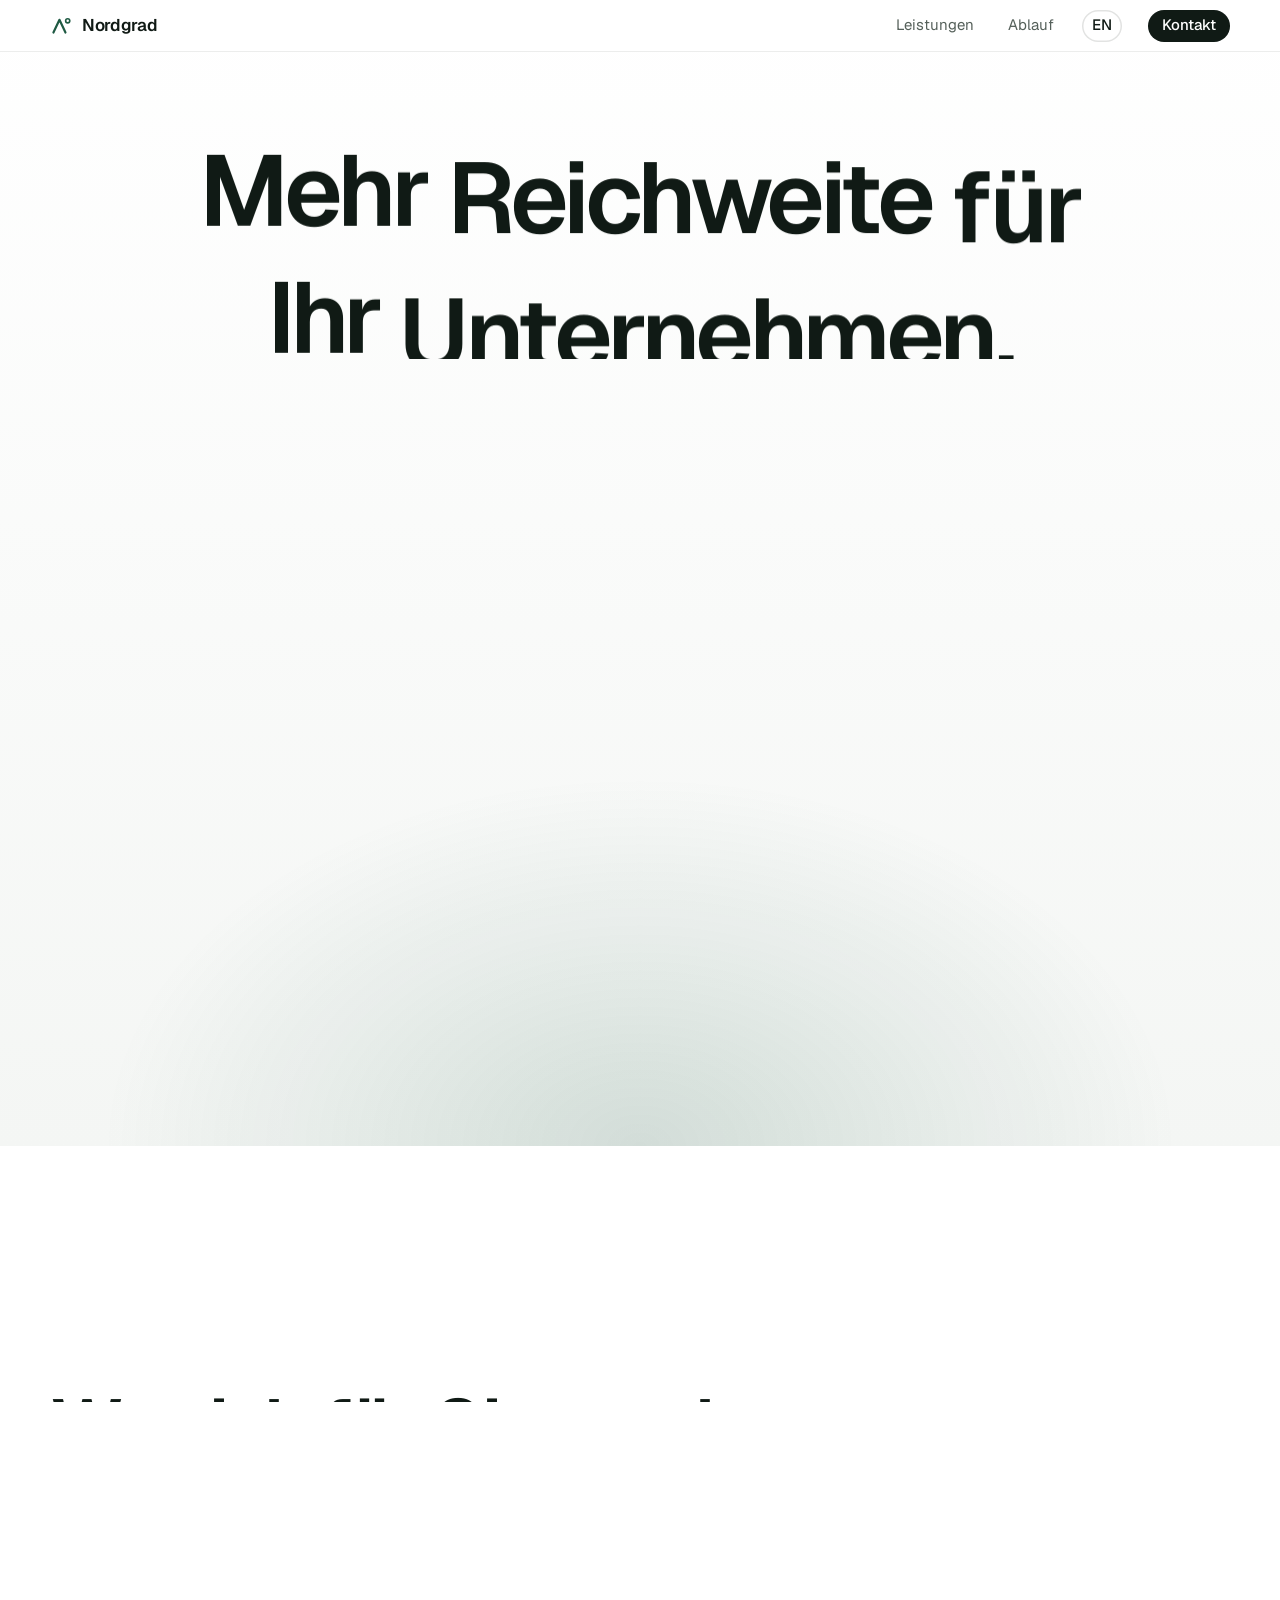
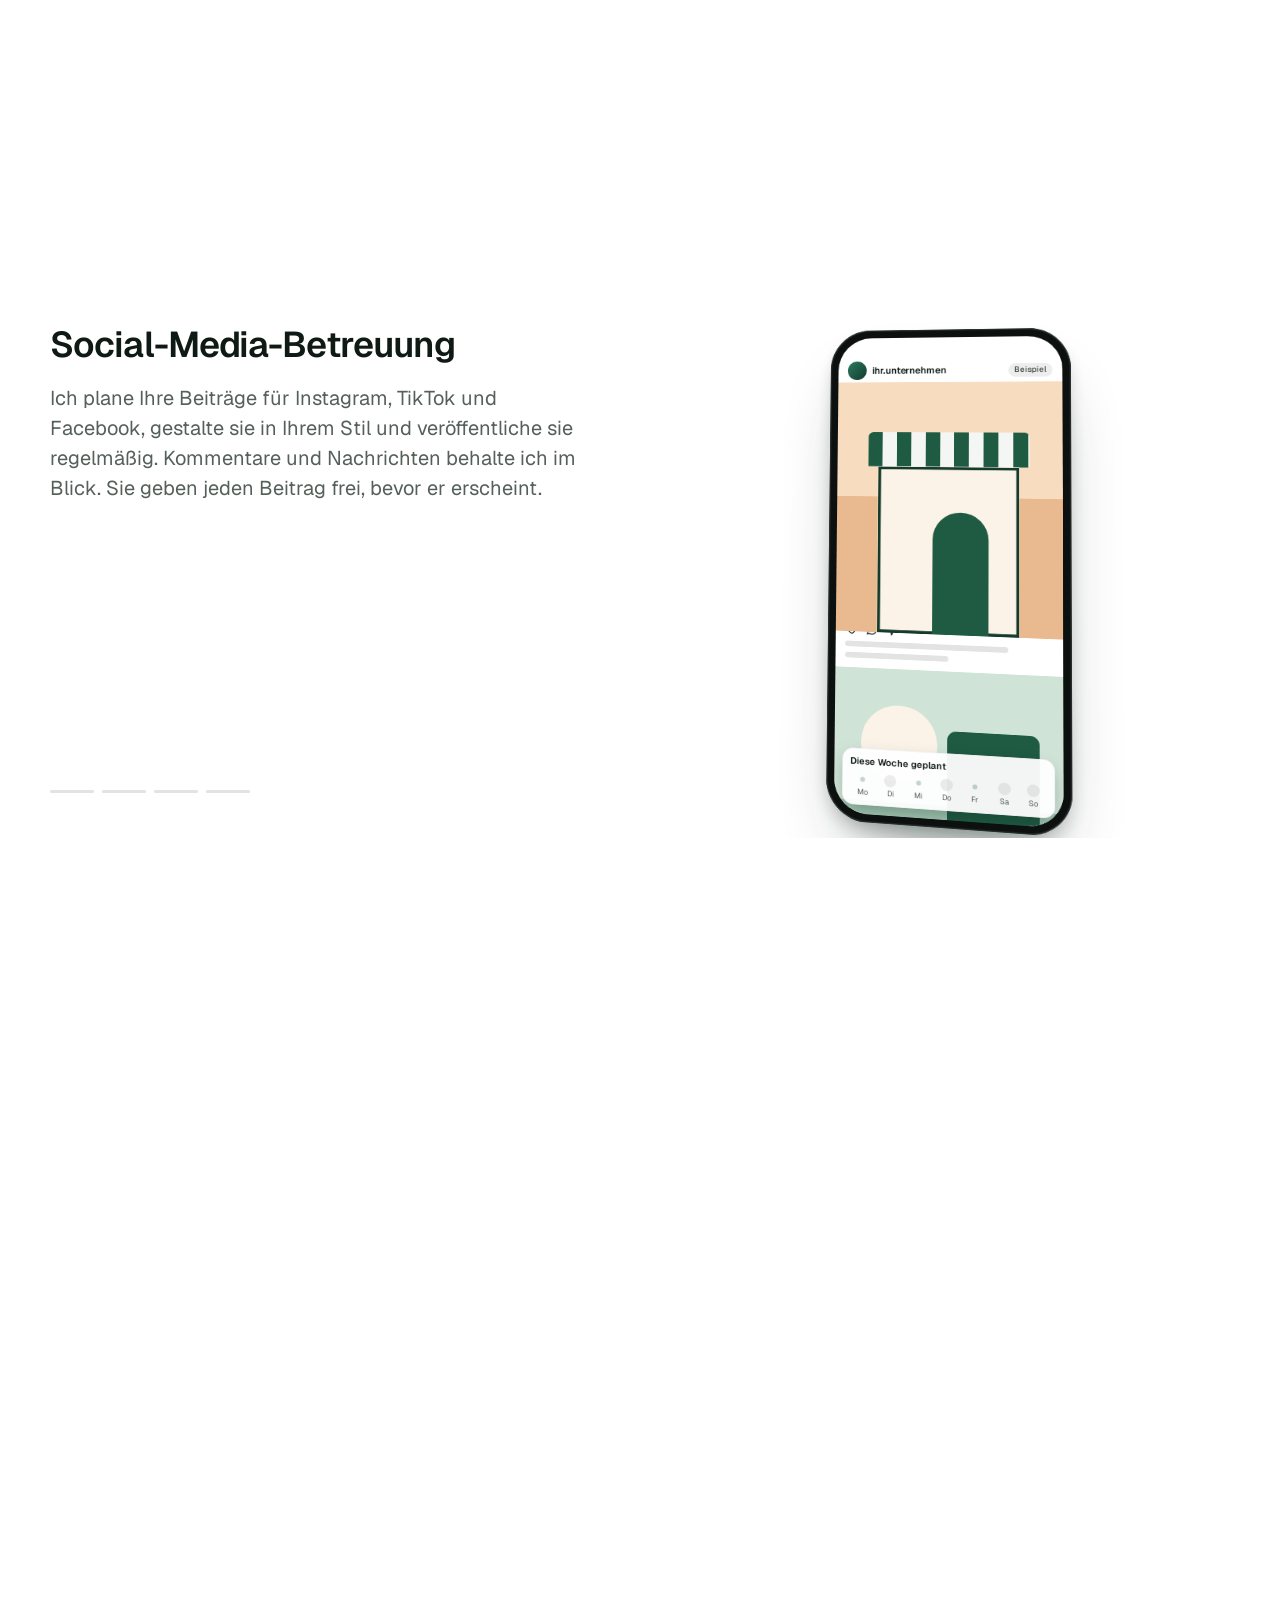
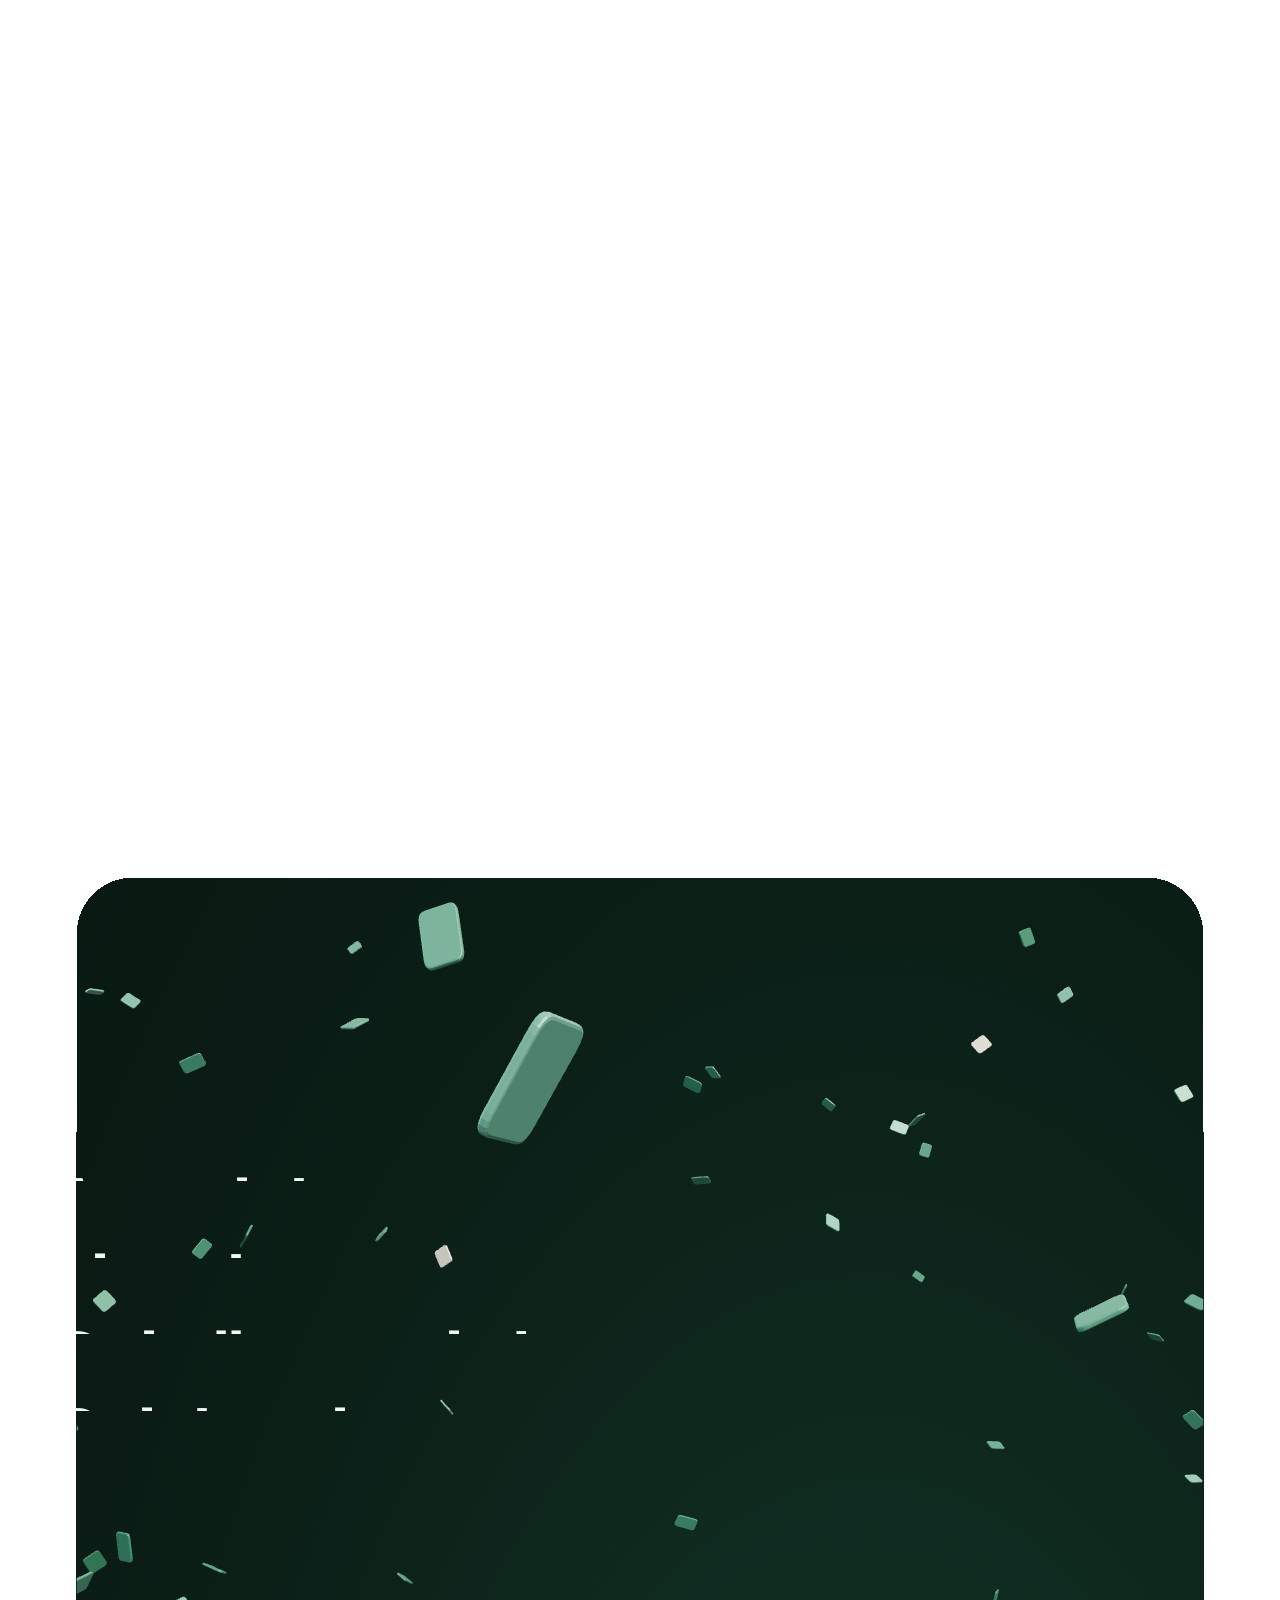
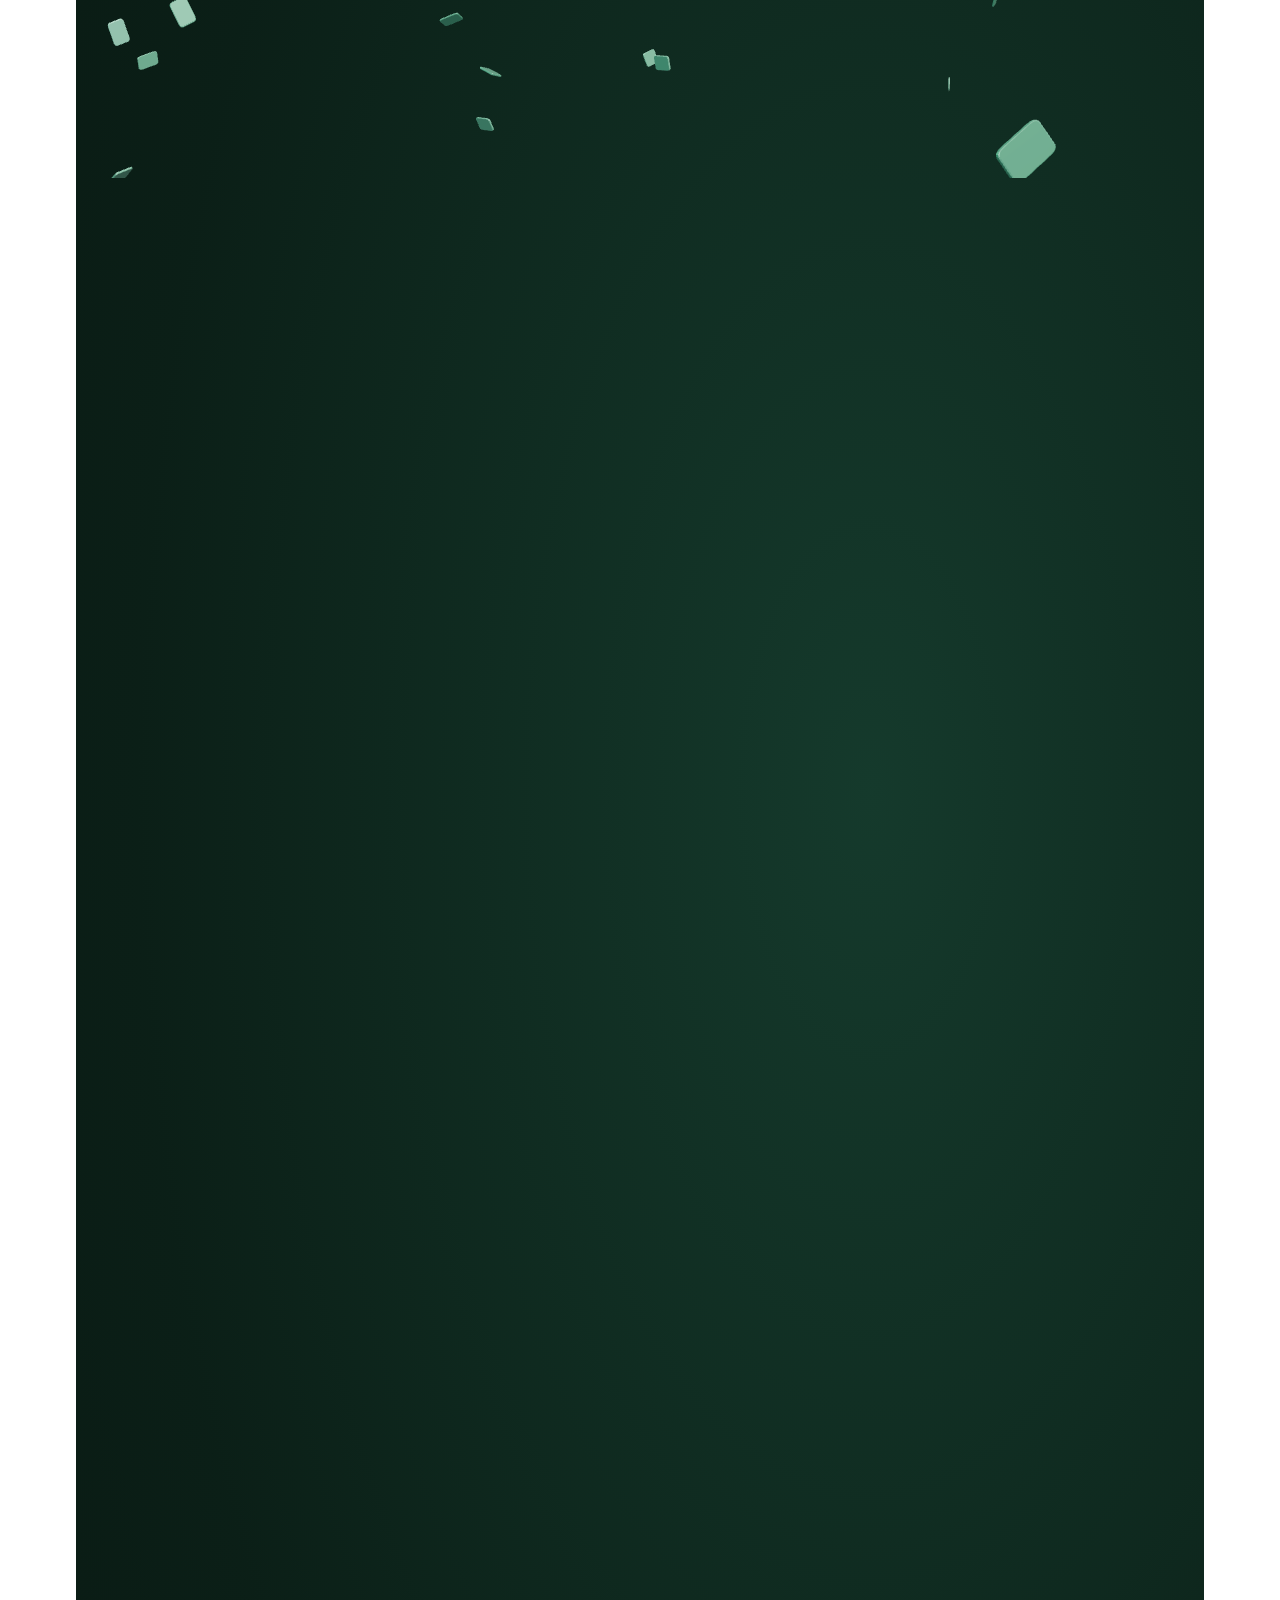
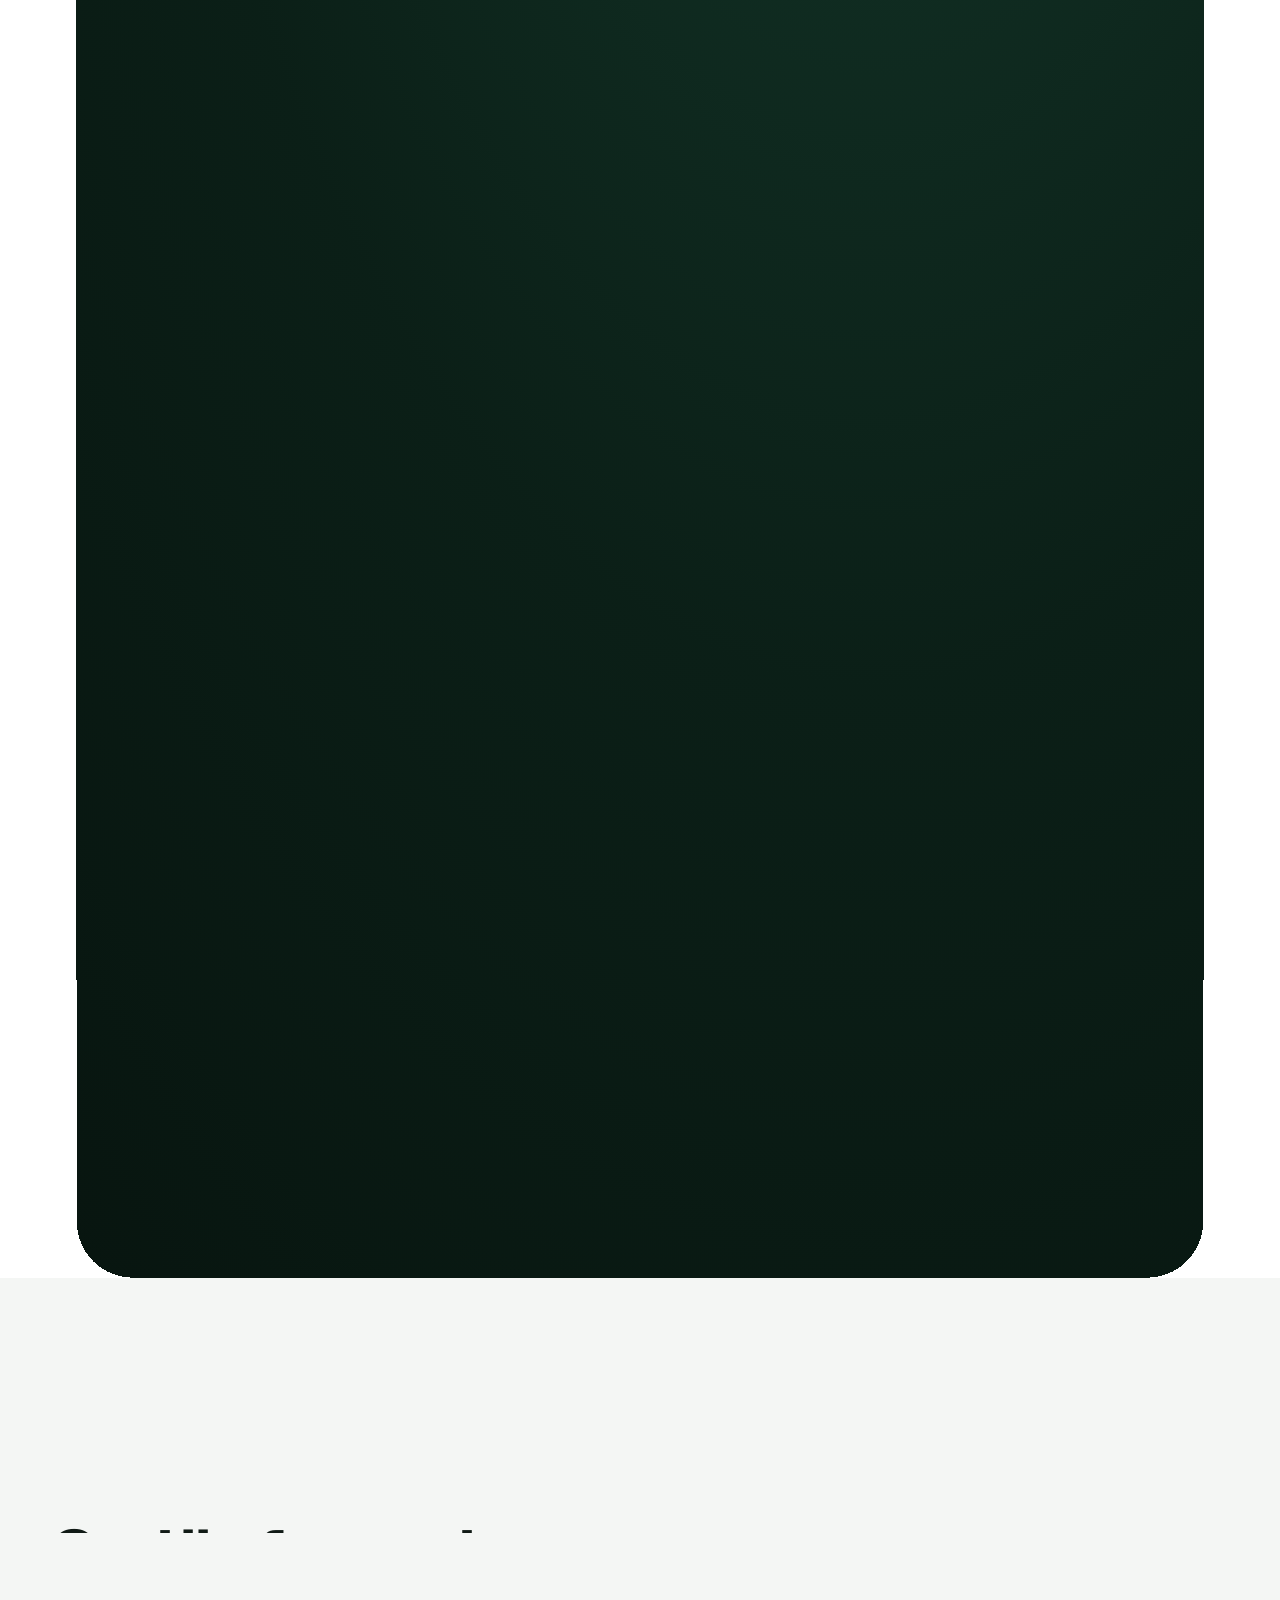
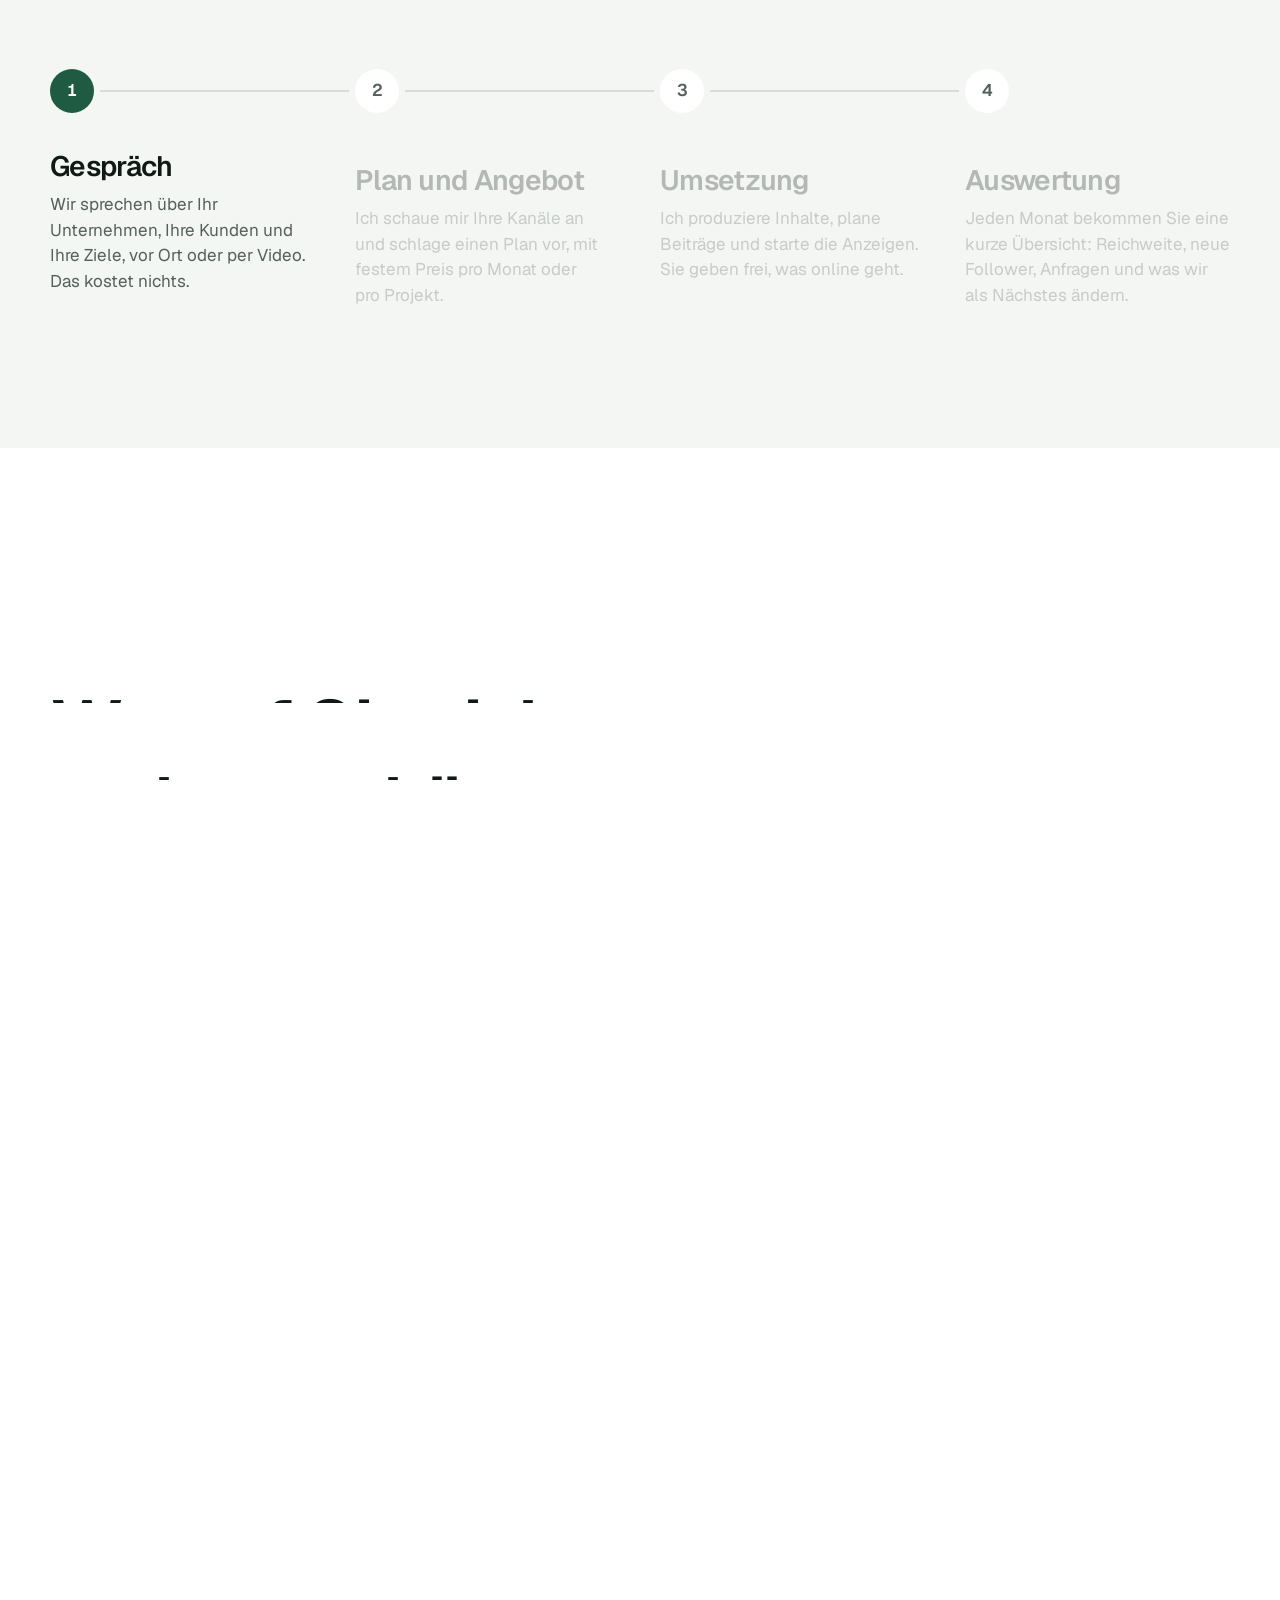
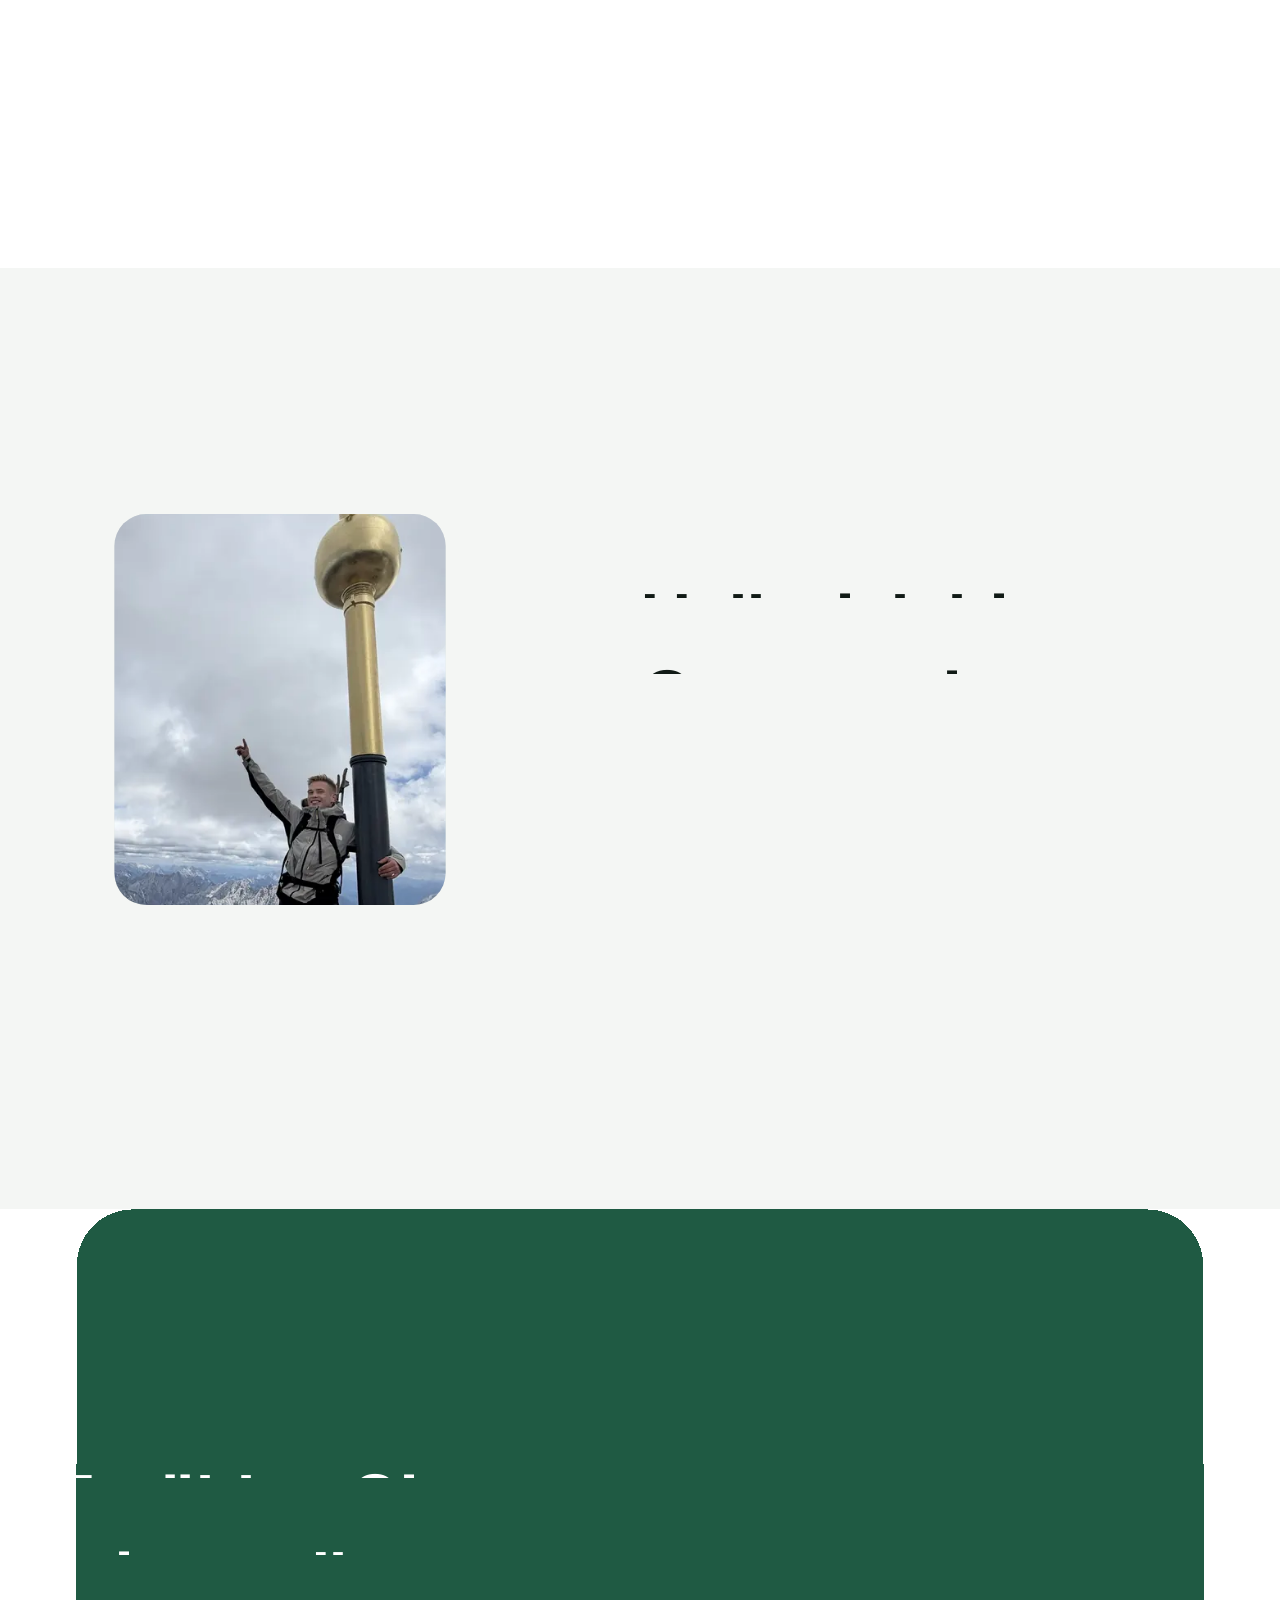
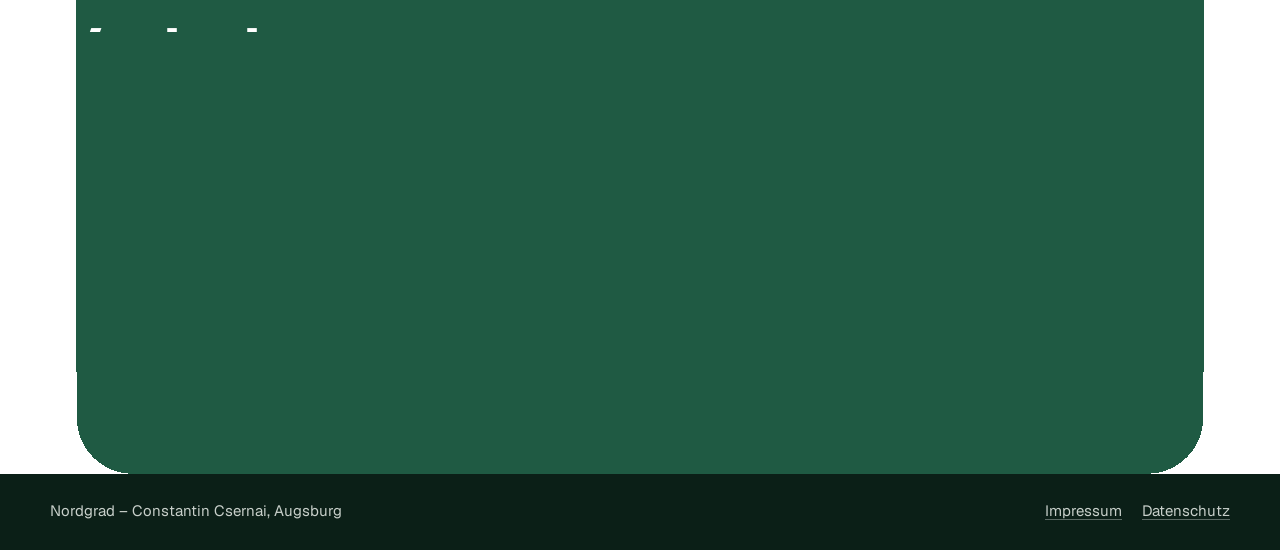
==== index.html @ 61b3be39 "Nordgrad: Webseite Co-Authored-By: Claude Fable 5.2 <noreply@anthropic.com>" ====
<!doctype html>
<html lang="de">
<head>
  <meta charset="utf-8">
  <meta name="viewport" content="width=device-width, initial-scale=1">
  <title>Nordgrad – Social Media, Werbung und Webdesign</title>
  <meta name="description" content="Mehr Reichweite für Ihr Unternehmen: Social-Media-Betreuung, Content mit Creatorn, Werbeanzeigen auf Instagram, Facebook und TikTok und Webseiten, die Anfragen bringen. Von Augsburg aus, deutschlandweit und international.">
  <meta name="theme-color" content="#ffffff">
  <link rel="alternate" hreflang="de" href="https://nordgrad.eu/">
  <link rel="alternate" hreflang="en" href="https://nordgrad.eu/en/">
  <link rel="alternate" hreflang="x-default" href="https://nordgrad.eu/">
  <link rel="icon" href="./zeichen.svg" type="image/svg+xml">
  <script>
    /* Bewegte Fassung nur, wenn das Gerät Bewegung nicht reduziert haben will.
       Falls das Hauptskript nicht lädt, wird nach 4 s alles ohne Bewegung gezeigt. */
    (function () {
      var d = document.documentElement;
      d.classList.add('js');
      // Vorschau: mit ?bewegung=an läuft die bewegte Fassung auch dann, wenn am Gerät Animationen aus sind.
      var erzwungen = /[?&]bewegung=an(&|$)/.test(location.search);
      if (erzwungen) d.classList.add('erzwungen');
      if (erzwungen || window.matchMedia('(prefers-reduced-motion: no-preference)').matches) {
        d.classList.add('bewegt');
        setTimeout(function () { if (!window.__seiteBereit) d.classList.remove('bewegt'); }, 4000);
      }
    })();
  </script>
  <script type="module" crossorigin src="./assets/haupt-DTCzQ9o9.js"></script>
  <link rel="stylesheet" crossorigin href="./assets/haupt-CMyVVZ3z.css">
</head>
<body>
  <svg width="0" height="0" class="unsichtbar" aria-hidden="true" focusable="false">
    <symbol id="zeichen" viewBox="0 0 32 32">
      <g fill="none" stroke="currentColor" stroke-linecap="round" stroke-linejoin="round">
        <path d="M5 25.5 13.75 7 22.5 25.5" stroke-width="3.2"/>
        <circle cx="25.75" cy="8.5" r="3" stroke-width="2.4"/>
      </g>
    </symbol>
  </svg>

  <a class="sprung" href="#inhalt">Zum Inhalt springen</a>

  <header class="kopf">
    <div class="kopf-innen">
      <a class="kopf-name" href="./" aria-label="Nordgrad, zur Startseite">
        <svg class="kopf-zeichen" aria-hidden="true"><use href="#zeichen"/></svg>
        <span>Nordgrad</span>
      </a>
      <nav aria-label="Hauptnavigation">
        <a class="nur-breit" href="./#leistungen">Leistungen</a>
        <a class="nur-breit" href="./#ablauf">Ablauf</a>
        <a class="sprache" href="en/" lang="en" hreflang="en" aria-label="English version">EN</a>
        <a class="kopf-kontakt" href="./#kontakt">Kontakt</a>
      </nav>
    </div>
    <span class="lesefortschritt" aria-hidden="true"></span>
  </header>

  <main id="inhalt">
    <!-- 1. Einstieg mit 3D-Visitenkarte -->
    <section class="held" aria-labelledby="held-titel">
      <div class="huelle held-text">
        <h1 id="held-titel">Mehr Reichweite für Ihr Unternehmen.</h1>
        <p class="vorspann" data-auf>Social Media, Inhalte mit Creatorn, Werbeanzeigen und die Webseite dazu. Alles aus einer Hand, deutschlandweit und international.</p>
        <div class="knoepfe" data-auf>
          <a class="knopf voll" href="mailto:nordgrad.augsburg@gmail.com?subject=Anfrage%20Social%20Media">E-Mail schreiben</a>
          <a class="knopf leer" href="#leistungen">Leistungen ansehen</a>
        </div>
      </div>

      <div class="karte-raum">
        <div class="karte-scroll">
          <div class="karte-kipp">
            <div class="karte" id="karte">
              <div class="karte-seite karte-vorn">
                <div class="karte-muster" aria-hidden="true"></div>
                <div class="karte-glanz" aria-hidden="true"></div>
                <svg class="karte-zeichen" aria-hidden="true"><use href="#zeichen"/></svg>
                <div class="karte-kopf">
                  <p class="karte-name">Constantin Csernai</p>
                  <p class="karte-rolle">Gründer von Nordgrad</p>
                </div>
                <p class="karte-ort">Augsburg, Deutschland</p>
              </div>
              <div class="karte-seite karte-hinten" inert>
                <div class="karte-glanz" aria-hidden="true"></div>
                <dl class="karte-daten">
                  <div><dt>E-Mail</dt><dd><a href="mailto:nordgrad.augsburg@gmail.com">nordgrad.augsburg@gmail.com</a></dd></div>
                  <div><dt>Sitz</dt><dd>Augsburg, Deutschland</dd></div>
                </dl>
              </div>
            </div>
          </div>
        </div>
        <button class="karte-wenden" type="button" aria-controls="karte" data-vor="Karte wenden" data-zurueck="Vorderseite zeigen">
          <svg viewBox="0 0 20 20" aria-hidden="true"><path d="M4 10a6 6 0 0 1 10.6-3.8M16 10a6 6 0 0 1-10.6 3.8M14.8 2.8v3.6h-3.6M5.2 17.2v-3.6h3.6" fill="none" stroke="currentColor" stroke-width="1.6" stroke-linecap="round" stroke-linejoin="round"/></svg>
          <span data-wenden-text>Karte wenden</span>
        </button>
      </div>
    </section>

    <!-- 2. Leistungen: Scroll-Szene mit Handy -->
    <section class="leistungen" id="leistungen" aria-labelledby="leistungen-titel">
      <div class="huelle abschnitt-kopf">
        <h2 id="leistungen-titel">Was ich für Sie mache.</h2>
        <p>Vier Bausteine, die zusammengehören. Sie können mit einem anfangen.</p>
      </div>

      <div class="spur" data-spur>
        <div class="buehne">
          <ol class="fortschritt" aria-hidden="true">
            <li><span></span></li><li><span></span></li><li><span></span></li><li><span></span></li>
          </ol>

          <article class="leistung" data-leistung>
            <div class="leistung-text">
              <h3>Social-Media-Betreuung</h3>
              <p>Ich plane Ihre Beiträge für Instagram, TikTok und Facebook, gestalte sie in Ihrem Stil und veröffentliche sie regelmäßig. Kommentare und Nachrichten behalte ich im Blick. Sie geben jeden Beitrag frei, bevor er erscheint.</p>
            </div>
            <div class="geraet" role="img" aria-label="Beispielbild: ein Social-Media-Profil mit Beiträgen und dem Wochenplan für neue Beiträge">
              <div class="schirm"><div class="schirm-inhalt s-feed" aria-hidden="true">
                <div class="app-kopf"><span class="avatar"></span><span class="app-name">ihr.unternehmen</span><span class="marke">Beispiel</span></div>
                <div class="beitrag">
                  <div class="bild bild-laden"><i></i><i></i><i></i></div>
                  <div class="aktionen"><svg viewBox="0 0 24 24"><path d="M12 20s-7-4.4-7-9.6A4 4 0 0 1 12 8a4 4 0 0 1 7 2.4C19 15.6 12 20 12 20z"/></svg><svg viewBox="0 0 24 24"><path d="M20 12a8 8 0 0 1-11.8 7L4 20l1.1-4A8 8 0 1 1 20 12z"/></svg><svg viewBox="0 0 24 24"><path d="m20 4-8.5 16-2-7-7-2z"/></svg></div>
                  <span class="zeile" style="--w:72%"></span>
                  <span class="zeile" style="--w:46%"></span>
                </div>
                <div class="beitrag"><div class="bild bild-zwei"><i></i><i></i></div></div>
                <div class="plan">
                  <span class="plan-titel">Diese Woche geplant</span>
                  <ol class="tage"><li class="an"><b></b>Mo</li><li><b></b>Di</li><li class="an"><b></b>Mi</li><li><b></b>Do</li><li class="an"><b></b>Fr</li><li><b></b>Sa</li><li><b></b>So</li></ol>
                </div>
              </div></div>
            </div>
          </article>

          <article class="leistung" data-leistung>
            <div class="leistung-text">
              <h3>Content und Creator</h3>
              <p>Kurzvideos, Reels und Fotos für Ihre Kanäle. In Augsburg und Umgebung drehe ich selbst bei Ihnen vor Ort. Auf Wunsch bringe ich Sie mit Creatorn zusammen, die zu Ihrem Unternehmen und Ihrer Region passen.</p>
            </div>
            <div class="geraet" role="img" aria-label="Beispielbild: ein Kurzvideo mit drei Einstellungen aus einem Unternehmen">
              <div class="schirm"><div class="schirm-inhalt s-reel" aria-hidden="true">
                <div class="streifen">
                  <div class="schuss schuss-1"><b></b><i></i><u></u></div>
                  <div class="schuss schuss-2"><i></i><b></b></div>
                  <div class="schuss schuss-3"><i></i></div>
                </div>
                <span class="marke hell">Beispiel</span>
                <div class="reel-leiste"><svg viewBox="0 0 24 24"><path d="M12 20s-7-4.4-7-9.6A4 4 0 0 1 12 8a4 4 0 0 1 7 2.4C19 15.6 12 20 12 20z"/></svg><svg viewBox="0 0 24 24"><path d="M20 12a8 8 0 0 1-11.8 7L4 20l1.1-4A8 8 0 1 1 20 12z"/></svg><svg viewBox="0 0 24 24"><path d="m20 4-8.5 16-2-7-7-2z"/></svg></div>
                <div class="reel-fuss">
                  <span class="reel-wer"><span class="avatar"></span>Creator</span>
                  <span class="reel-titel">Ein Tag bei Ihnen im Unternehmen</span>
                  <span class="reel-balken"><i></i></span>
                </div>
              </div></div>
            </div>
          </article>

          <article class="leistung" data-leistung>
            <div class="leistung-text">
              <h3>Werbeanzeigen</h3>
              <p>Anzeigen auf Instagram, Facebook und TikTok für genau die Menschen, die Sie erreichen wollen: im Umkreis Ihres Standorts, in einem Land oder in mehreren. Sie legen das Budget fest, ich richte die Kampagnen ein, verbessere sie laufend und zeige Ihnen, was sie gebracht haben.</p>
            </div>
            <div class="geraet" role="img" aria-label="Beispielbild: eine Karte mit einem Umkreis um einen Standort und darunter eine Anzeige">
              <div class="schirm"><div class="schirm-inhalt s-anzeige" aria-hidden="true">
                <div class="karte-flaeche">
                  <svg viewBox="0 0 200 220" preserveAspectRatio="xMidYMid slice">
                    <rect width="200" height="220" fill="#e7eee9"/>
                    <g fill="none" stroke="#fff" stroke-width="5" stroke-linecap="round">
                      <path d="M-10 60 80 78l130 -30M30 -10l22 120 -20 130M120 -10l18 100 40 140M-10 150l110 -16 110 34"/>
                    </g>
                    <g fill="none" stroke="#fff" stroke-width="2.4" stroke-linecap="round">
                      <path d="M0 105l52 4M52 109l88 -20M70 0l14 78M84 78l16 56M150 60l60 14M100 134l-14 90M138 90l-38 44"/>
                    </g>
                    <path d="M172 -10c-8 40 6 70 -4 110s-26 70 -20 130" fill="none" stroke="#a9cfe0" stroke-width="9" stroke-linecap="round"/>
                    <path d="M-10 196c40 -6 70 -30 100 -34" fill="none" stroke="#a9cfe0" stroke-width="5" stroke-linecap="round"/>
                    <rect x="20" y="20" width="26" height="22" rx="4" fill="#d3e4d8"/>
                    <rect x="112" y="150" width="34" height="26" rx="4" fill="#d3e4d8"/>
                  </svg>
                  <span class="umkreis"></span>
                  <span class="nadel"><svg viewBox="0 0 24 30"><path d="M12 29S2 18.5 2 11.5a10 10 0 0 1 20 0C22 18.5 12 29 12 29z"/><circle cx="12" cy="11.5" r="3.6" fill="#fff"/></svg></span>
                  <span class="marke">Beispiel</span>
                </div>
                <div class="regler"><span>Umkreis um Ihren Standort</span><span class="regler-bahn"><i></i><b></b></span></div>
                <div class="anzeige">
                  <span class="avatar"></span>
                  <span class="anzeige-text"><span class="app-name">ihr.unternehmen</span><span class="gesponsert">Gesponsert</span></span>
                  <span class="anzeige-knopf">Mehr erfahren</span>
                </div>
              </div></div>
            </div>
          </article>

          <article class="leistung" data-leistung>
            <div class="leistung-text">
              <h3>Webdesign</h3>
              <p>Eine schnelle, klare Webseite, auf der Besucher aus Social Media und Werbung sofort finden, was sie suchen, und Sie direkt anrufen oder anschreiben. Mit Impressum und Datenschutzerklärung, ohne Werkzeuge, die Daten Ihrer Besucher an Dritte schicken.</p>
            </div>
            <div class="geraet" role="img" aria-label="Beispielbild: eine Webseite auf dem Handy, die sich aus Bausteinen zusammensetzt">
              <div class="schirm"><div class="schirm-inhalt s-web" aria-hidden="true">
                <div class="browser"><span class="adresse">ihr-unternehmen.de</span><span class="marke">Beispiel</span></div>
                <div class="web-held baustein"><span class="zeile hell" style="--w:78%"></span><span class="zeile hell" style="--w:52%"></span></div>
                <div class="web-knopf baustein">Anrufen</div>
                <div class="web-zeilen baustein"><span class="zeile" style="--w:92%"></span><span class="zeile" style="--w:84%"></span><span class="zeile" style="--w:60%"></span></div>
                <div class="web-kacheln"><span class="baustein"></span><span class="baustein"></span></div>
                <div class="web-fuss baustein"><span>Impressum</span><span>Datenschutz</span></div>
              </div></div>
            </div>
          </article>
        </div>
      </div>
    </section>

    <!-- 3. Weltkugel aus Beitrags-Kacheln (3D) -->
    <section class="kugel" aria-labelledby="kugel-titel">
      <div class="kugel-spur" data-kugel>
        <div class="kugel-buehne">
          <div class="kugel-bild">
            <canvas class="kugel-leinwand" aria-hidden="true"></canvas>
            <svg class="kugel-ersatz" aria-hidden="true"><use href="#zeichen"/></svg>
          </div>
          <div class="huelle kugel-text">
            <h2 id="kugel-titel">Aus vielen einzelnen Beiträgen wird Reichweite.</h2>
            <p data-kugel-satz>Ein Beitrag allein fällt kaum auf. Regelmäßig, geplant und im gleichen Stil entsteht daraus ein Bild, das man wiedererkennt.</p>
            <p class="kugel-notiz" data-kugel-satz>Jede Kachel steht für einen Beitrag. Zusammen reichen sie weit über die eigene Stadt hinaus.</p>
          </div>
        </div>
      </div>
    </section>

    <!-- 4. Ablauf -->
    <section class="ablauf" id="ablauf" aria-labelledby="ablauf-titel">
      <div class="huelle">
        <div class="abschnitt-kopf">
          <h2 id="ablauf-titel">So läuft es ab.</h2>
          <p>Vier Schritte, vom ersten Gespräch bis zur monatlichen Auswertung.</p>
        </div>
        <ol class="schritte" data-schritte>
          <li class="schritte-linie" aria-hidden="true"><span></span></li>
          <li class="schritt">
            <span class="schritt-nr" aria-hidden="true">1</span>
            <h3>Gespräch</h3>
            <p>Wir sprechen über Ihr Unternehmen, Ihre Kunden und Ihre Ziele, vor Ort oder per Video. Das kostet nichts.</p>
          </li>
          <li class="schritt">
            <span class="schritt-nr" aria-hidden="true">2</span>
            <h3>Plan und Angebot</h3>
            <p>Ich schaue mir Ihre Kanäle an und schlage einen Plan vor, mit festem Preis pro Monat oder pro Projekt.</p>
          </li>
          <li class="schritt">
            <span class="schritt-nr" aria-hidden="true">3</span>
            <h3>Umsetzung</h3>
            <p>Ich produziere Inhalte, plane Beiträge und starte die Anzeigen. Sie geben frei, was online geht.</p>
          </li>
          <li class="schritt">
            <span class="schritt-nr" aria-hidden="true">4</span>
            <h3>Auswertung</h3>
            <p>Jeden Monat bekommen Sie eine kurze Übersicht: Reichweite, neue Follower, Anfragen und was wir als Nächstes ändern.</p>
          </li>
        </ol>
      </div>
    </section>

    <!-- 5. Zusagen -->
    <section class="zusagen" aria-labelledby="zusagen-titel">
      <div class="huelle">
        <div class="abschnitt-kopf">
          <h2 id="zusagen-titel">Worauf Sie sich verlassen können.</h2>
        </div>
        <div class="kacheln">
          <article class="kachel kachel-zahlen" data-kachel>
            <div class="kachel-text">
              <h3>Zahlen statt Versprechen</h3>
              <p>Sie sehen jeden Monat, was Beiträge und Anzeigen gebracht haben, und entscheiden, wie es weitergeht.</p>
            </div>
            <figure class="kurve">
              <svg viewBox="0 0 560 240" role="img" aria-label="Beispiel-Darstellung einer Monatsübersicht mit einer steigenden Linie. Keine echten Zahlen.">
                <g class="kurve-raster" fill="none" stroke="currentColor">
                  <path d="M0 40h560M0 100h560M0 160h560M0 220h560"/>
                </g>
                <path class="kurve-flaeche" d="M0 196C60 190 86 168 132 170s66 22 110 4 70-60 118-64 62 26 104 2 62-74 96-88V220H0z"/>
                <path class="kurve-linie" pathLength="1" d="M0 196C60 190 86 168 132 170s66 22 110 4 70-60 118-64 62 26 104 2 62-74 96-88" fill="none" stroke-linecap="round"/>
                <circle class="kurve-punkt" cx="560" cy="24" r="7"/>
              </svg>
              <figcaption>Beispiel-Darstellung, keine echten Zahlen</figcaption>
            </figure>
          </article>

          <article class="kachel kachel-einer" data-kachel>
            <svg class="kachel-zeichen" viewBox="0 0 64 64" aria-hidden="true"><circle cx="32" cy="24" r="11"/><path d="M10 56c2-12 11-18 22-18s20 6 22 18"/></svg>
            <h3>Ein Ansprechpartner</h3>
            <p>Sie sprechen immer mit mir, nicht mit wechselnden Mitarbeitern.</p>
          </article>

          <article class="kachel kachel-monat" data-kachel>
            <svg class="kachel-zeichen" viewBox="0 0 64 64" aria-hidden="true"><rect x="9" y="13" width="46" height="42" rx="8"/><path d="M9 26h46M22 7v11M42 7v11M24 41l6 6 11-12"/></svg>
            <h3>Monatlich kündbar</h3>
            <p>Keine lange Vertragsbindung. Ihre Konten, Inhalte und Daten gehören Ihnen.</p>
          </article>

          <article class="kachel kachel-ort" data-kachel>
            <div class="kachel-text">
              <h3>Von Augsburg aus, für überall</h3>
              <p>Mein Sitz ist Augsburg. Ich arbeite für Unternehmen in ganz Deutschland und international, auf Deutsch und Englisch.</p>
            </div>
            <svg class="ringe" viewBox="0 0 420 260" role="img" aria-label="Zeichnung: Ringe, die sich von einem Punkt namens Augsburg nach außen ausbreiten">
              <g fill="none" stroke-linecap="round" class="ringe-linien">
                <circle cx="70" cy="200" r="60"/>
                <circle cx="70" cy="200" r="130"/>
                <circle cx="70" cy="200" r="200"/>
                <circle cx="70" cy="200" r="270"/>
                <circle cx="70" cy="200" r="340"/>
              </g>
              <circle cx="70" cy="200" r="9" class="ringe-punkt"/>
              <text x="90" y="205" class="ringe-name">Augsburg</text>
            </svg>
          </article>
        </div>
      </div>
    </section>

    <!-- 6. Gründer -->
    <section class="gruender" id="gruender" aria-labelledby="gruender-titel">
      <div class="huelle gruender-innen">
        <div class="gruender-bilder" data-fotos>
          <figure class="foto foto-gross">
            <picture>
              <source type="image/webp" srcset="./assets/gruender-640-DSlIWgrx.webp 640w, ./assets/gruender-1100-C5ogRq-_.webp 1100w" sizes="(min-width: 900px) 460px, 86vw">
              <img src="./assets/gruender-640-C05rMb9t.jpg" srcset="./assets/gruender-640-C05rMb9t.jpg 640w, ./assets/gruender-1100-Bwjng8sl.jpg 1100w" sizes="(min-width: 900px) 460px, 86vw" width="1100" height="1375" loading="lazy" decoding="async" alt="Constantin Csernai lachend am Gipfelkreuz, dahinter ein Bergpanorama">
            </picture>
          </figure>
          <figure class="foto foto-klein">
            <picture>
              <source type="image/webp" srcset="./assets/wanderung-400-BqQjDS2V.webp 400w, ./assets/wanderung-720-Ce9hVLnf.webp 720w" sizes="(min-width: 900px) 200px, 38vw">
              <img src="./assets/wanderung-400-D5PI53Se.jpg" srcset="./assets/wanderung-400-D5PI53Se.jpg 400w, ./assets/wanderung-720-DBKDxk9D.jpg 720w" sizes="(min-width: 900px) 200px, 38vw" width="720" height="900" loading="lazy" decoding="async" alt="Constantin Csernai mit Hund auf einer Wanderung">
            </picture>
          </figure>
        </div>
        <div class="gruender-text">
          <h2 id="gruender-titel">Hallo, ich bin Constantin.</h2>
          <p class="vorspann">Gründer von Nordgrad</p>
          <p>Ich habe Nordgrad gegründet, weil ich mich seit Jahren mit Social Media, Content und Werbung beschäftige und daraus mein eigenes Unternehmen machen wollte. Was ich dabei gelernt habe, setze ich jetzt direkt für Sie ein.</p>
          <p>Der Name steht für einen klaren Kurs: wissen, wo Norden ist, und Grad für Grad darauf zuarbeiten. Dafür braucht es keinen Sprint, sondern einen Plan und Ausdauer. Das kenne ich vom Berg.</p>
        </div>
      </div>
    </section>

    <!-- 7. Kontakt -->
    <section class="kontakt" id="kontakt" aria-labelledby="kontakt-titel">
      <div class="huelle">
        <h2 id="kontakt-titel">Erzählen Sie mir von Ihrem Vorhaben.</h2>
        <p class="vorspann">Schreiben Sie mir kurz, was Sie vorhaben. Ich melde mich innerhalb von zwei Werktagen, auf Wunsch auch telefonisch.</p>
        <ul class="kontakt-wege">
          <li>
            <span class="kontakt-art">E-Mail</span>
            <a href="mailto:nordgrad.augsburg@gmail.com?subject=Anfrage%20Social%20Media">nordgrad.augsburg<wbr>@gmail.com</a>
          </li>
        </ul>
      </div>
    </section>
  </main>

  <footer class="fuss">
    <div class="huelle fuss-innen">
      <span>Nordgrad – Constantin Csernai, Augsburg</span>
      <nav aria-label="Rechtliches">
        <a href="impressum.html">Impressum</a>
        <a href="datenschutz.html">Datenschutz</a>
      </nav>
    </div>
  </footer>

</body>
</html>
---- assets/haupt-CMyVVZ3z.css ----
@font-face{font-family:Geist;font-style:normal;font-display:swap;font-weight:100 900;src:url(./geist-latin-wght-normal-BgDaEnEv.woff2)format("woff2-variations");unicode-range:U+??,U+131,U+152-153,U+2BB-2BC,U+2C6,U+2DA,U+2DC,U+304,U+308,U+329,U+2000-206F,U+20AC,U+2122,U+2191,U+2193,U+2212,U+2215,U+FEFF,U+FFFD}@font-face{font-family:Geist;font-style:normal;font-display:swap;font-weight:100 900;src:url(./geist-latin-ext-wght-normal-DC-KSUi6.woff2)format("woff2-variations");unicode-range:U+100-2BA,U+2BD-2C5,U+2C7-2CC,U+2CE-2D7,U+2DD-2FF,U+1D00-1DBF,U+1E00-1E9F,U+1EF2-1EFF,U+2020,U+20A0-20AB,U+20AD-20C0,U+2113,U+2C60-2C7F,U+A720-A7FF}:root{--weiss:#fff;--papier:#f4f6f4;--tinte:#101a15;--tinte-2:#55605a;--gruen:#1f5a43;--gruen-tief:#0b1f17;--gruen-hell:#9ad8b8;--linie:#101a151f;--fokus:#1f5a43;--rand:clamp(16px, 5vw, 48px);--breite:1180px;--kopf-h:52px;--ease-out:cubic-bezier(.23, 1, .32, 1);--ease-in-out:cubic-bezier(.77, 0, .175, 1);--schrift:"Geist", ui-sans-serif, system-ui, -apple-system, "Segoe UI", Roboto, "Helvetica Neue", Arial, sans-serif}*,:before,:after{box-sizing:border-box}html{-webkit-text-size-adjust:100%;-moz-text-size-adjust:100%;text-size-adjust:100%;scroll-padding-top:calc(var(--kopf-h) + 16px)}body{background:var(--weiss);color:var(--tinte);font-family:var(--schrift);font-feature-settings:"ss01", "cv11";-webkit-font-smoothing:antialiased;-moz-osx-font-smoothing:grayscale;margin:0;font-size:1.0625rem;line-height:1.5;overflow-x:clip}h1,h2,h3,p,ol,ul,dl,dd,figure{margin:0}ol,ul{padding:0;list-style:none}a{color:inherit}svg{display:block}button{font:inherit;color:inherit}h1,h2,h3{text-wrap:balance;overflow-wrap:break-word;font-weight:600}h1{letter-spacing:-.045em;font-size:clamp(2.75rem,1rem + 7.2vw,6.25rem);line-height:.98}h2{letter-spacing:-.04em;font-size:clamp(2.25rem,1.3rem + 4.2vw,4.75rem);line-height:1.03}h3{letter-spacing:-.025em;font-size:clamp(1.5rem,1.2rem + 1.3vw,2.25rem);line-height:1.12}p{text-wrap:pretty}.vorspann{letter-spacing:-.012em;color:var(--tinte-2);font-size:clamp(1.1875rem,1.05rem + .7vw,1.5rem);line-height:1.38}.huelle{width:min(100% - 2 * var(--rand), var(--breite));margin-inline-start:auto;margin-inline-end:auto}.unsichtbar{width:0;height:0;position:absolute;overflow:hidden}:focus-visible{outline:3px solid var(--fokus);outline-offset:3px;border-radius:6px}.sprung{z-index:100;background:var(--tinte);color:var(--weiss);border-radius:999px;padding:10px 16px;text-decoration:none;position:fixed;top:8px;left:8px;transform:translateY(-200%)}.sprung:focus-visible{outline-color:var(--gruen-hell);transform:none}.abschnitt-kopf{gap:18px;margin-bottom:clamp(40px,6vw,88px);display:grid}.abschnitt-kopf h2{max-width:15ch}.abschnitt-kopf p{color:var(--tinte-2);max-width:36ch;font-size:clamp(1.125rem,1rem + .5vw,1.375rem)}.knoepfe{flex-wrap:wrap;justify-content:center;gap:12px;display:flex}.knopf{letter-spacing:-.01em;min-height:48px;transition:transform .16s var(--ease-out), background-color .2s ease, box-shadow .2s ease;border-radius:999px;justify-content:center;align-items:center;padding:0 24px;font-size:1.0625rem;font-weight:500;text-decoration:none;display:inline-flex}.knopf:active{transform:scale(.97)}.knopf.voll{background:var(--gruen);color:var(--weiss)}.knopf.leer{box-shadow:inset 0 0 0 1.5px var(--linie);background:var(--weiss)}@media (hover:hover) and (pointer:fine){.knopf.voll:hover{background:#174634}.knopf.leer:hover{box-shadow:inset 0 0 0 1.5px var(--tinte)}}.kopf{z-index:50;height:var(--kopf-h);-webkit-backdrop-filter:saturate(180%)blur(18px);backdrop-filter:saturate(180%)blur(18px);background:#ffffffc7;border-bottom:1px solid #101a1514;position:fixed;top:0;bottom:auto;left:0;right:0}.kopf-innen{width:min(100% - 2 * var(--rand), var(--breite));justify-content:space-between;align-items:center;gap:16px;height:100%;margin-inline-start:auto;margin-inline-end:auto;display:flex}.kopf-name{letter-spacing:-.02em;white-space:nowrap;align-items:center;gap:10px;min-height:44px;font-weight:600;text-decoration:none;display:inline-flex}.kopf-zeichen{width:22px;height:22px;color:var(--gruen);flex:none}.kopf nav{align-items:center;gap:clamp(4px,2vw,22px);font-size:.9375rem;display:flex}.kopf nav a{min-height:44px;color:var(--tinte-2);align-items:center;padding:0 6px;text-decoration:none;transition:color .16s;display:inline-flex}.kopf nav a.sprache{min-width:40px;min-height:32px;box-shadow:inset 0 0 0 1.5px var(--linie);color:var(--tinte);border-radius:999px;justify-content:center;padding:0 10px;font-weight:500}.kopf nav a.kopf-kontakt{background:var(--tinte);min-height:32px;color:var(--weiss);transition:transform .16s var(--ease-out), background-color .2s ease;border-radius:999px;margin-left:4px;padding:0 14px;font-weight:500}.kopf nav a.kopf-kontakt:active{transform:scale(.97)}@media (hover:hover) and (pointer:fine){.kopf nav a:hover{color:var(--tinte)}.kopf nav a.kopf-kontakt:hover{color:var(--weiss);background:var(--gruen)}}@media (max-width:520px){.nur-breit{display:none!important}.kopf nav a:not(.kopf-kontakt):not(.sprache){display:none}}.lesefortschritt{background:var(--gruen);transform-origin:0;width:100%;height:2px;display:none;position:absolute;bottom:-1px;left:0;transform:scaleX(0)}.bewegt .lesefortschritt{display:block}.held{padding:calc(var(--kopf-h) + clamp(40px, 6vw, 88px)) 0 clamp(64px, 9vw, 128px);background:radial-gradient(60% 46% at 50% 100%, #1f5a4329, transparent 70%), linear-gradient(var(--weiss), var(--papier));position:relative;overflow:clip}.held-text{text-align:center;justify-items:center;gap:clamp(20px,2.6vw,32px);display:grid}.held h1{max-width:16ch}.held .vorspann{max-width:46ch}.wort{overflow-clip-margin:.12em;vertical-align:top;margin-bottom:-.22em;padding-bottom:.22em;display:inline-block;overflow:clip}.wort>span{will-change:transform;display:inline-block}.karte-raum{--kw:min(600px, 86vw);perspective:1400px;perspective-origin:50% 40%;justify-items:center;gap:clamp(20px,3vw,32px);margin-top:clamp(40px,5vw,72px);display:grid}.karte-scroll,.karte-kipp{transform-style:preserve-3d}.karte{width:var(--kw);aspect-ratio:85/55;font-size:calc(var(--kw) * .036);transform-style:preserve-3d;transition:transform .8s var(--ease-in-out);position:relative}.karte.gewendet{transform:rotateY(180deg)}.karte-seite{border-radius:calc(var(--kw) * .04);-webkit-backface-visibility:hidden;backface-visibility:hidden;box-shadow:0 calc(var(--kw) * .07) calc(var(--kw) * .12) calc(var(--kw) * -.05) #0b1f1780, 0 calc(var(--kw) * .02) calc(var(--kw) * .04) calc(var(--kw) * -.015) #0b1f1759;position:absolute;top:0;bottom:0;left:0;right:0;overflow:hidden}.karte-vorn{color:#f1f6f2;background:linear-gradient(135deg,#27705a 0%,#1f5a43 42%,#143b2c 100%);grid-template:"zeichen ort""kopf kopf"1fr/1fr auto;padding:8% 8% 7.5%;display:grid}.karte-vorn:after{content:"";border-radius:inherit;pointer-events:none;position:absolute;top:0;bottom:0;left:0;right:0;box-shadow:inset 0 0 0 1px #ffffff24,inset 0 1px #ffffff38}.karte-muster{opacity:.2;background:repeating-radial-gradient(circle at 112% 118%,#0000 0 5.2%,#fff 5.2% 5.5%);position:absolute;top:0;bottom:0;left:0;right:0;-webkit-mask-image:linear-gradient(115deg,#0000 30%,#000 100%);mask-image:linear-gradient(115deg,#0000 30%,#000 100%)}.karte-glanz{aspect-ratio:1;pointer-events:none;background:radial-gradient(closest-side,#ffffff47,#fff0 100%);border-radius:50%;width:90%;position:absolute;top:-60%;left:-30%}.karte-zeichen{aspect-ratio:1;color:#f1f6f2;grid-area:zeichen;width:14%;height:auto;position:relative}.karte-ort{letter-spacing:-.005em;color:#f1f6f2d1;grid-area:ort;font-size:1em;position:relative}.karte-kopf{grid-area:kopf;align-self:end;position:relative}.karte-name{letter-spacing:-.035em;font-size:2.15em;font-weight:600;line-height:1.05}.karte-rolle{color:#f1f6f2d1;margin-top:.5em;font-size:1em}.karte-hinten{color:var(--tinte);background:linear-gradient(135deg,#fff,#eef3ef);align-content:center;padding:8%;display:grid;transform:rotateY(180deg)}.karte-hinten .karte-glanz{background:radial-gradient(closest-side,#1f5a431a,#1f5a4300)}.karte-daten{gap:.9em;display:grid;position:relative}.karte-daten>div{grid-template-columns:5.2em 1fr;align-items:baseline;gap:.6em;display:grid}.karte-daten dt{color:var(--tinte-2);font-size:.95em}.karte-daten dd{letter-spacing:-.02em;overflow-wrap:anywhere;font-size:1.3em;font-weight:500}.karte-daten a{text-underline-offset:.18em;-webkit-text-decoration:underline #1f5a4359;text-decoration:underline #1f5a4359}.karte-wenden{min-height:44px;color:var(--tinte-2);cursor:pointer;transition:transform .16s var(--ease-out), color .16s ease, background-color .2s ease;background:0 0;border:0;border-radius:999px;align-items:center;gap:8px;padding:0 18px;font-size:.9375rem;display:inline-flex}.karte-wenden svg{width:18px;height:18px}.karte-wenden:active{transform:scale(.97)}@media (hover:hover) and (pointer:fine){.karte-wenden:hover{color:var(--tinte);background:#101a150f}.karte-vorn{cursor:pointer}}.bewegt .held [data-auf],.bewegt .held .karte-raum{opacity:0}.bewegt .held h1{visibility:hidden}.leistungen{background:var(--weiss);padding-top:clamp(88px,12vw,176px)}.fortschritt{display:none}.buehne{gap:clamp(72px,10vw,136px);padding-bottom:clamp(88px,12vw,176px);display:grid}.leistung{--gh:min(600px, 150vw);width:min(100% - 2 * var(--rand), var(--breite));justify-items:center;gap:40px;margin-inline-start:auto;margin-inline-end:auto;display:grid}.leistung-text{gap:18px;max-width:34rem;display:grid}.leistung-text p{color:var(--tinte-2);font-size:clamp(1.0625rem,1rem + .35vw,1.25rem)}@media (min-width:800px){.leistung{grid-template-columns:1fr 1fr;align-items:center;gap:48px}.leistung-text{justify-self:start}.leistung:nth-child(odd) .leistung-text{order:2}}.geraet{height:var(--gh);aspect-ratio:9/18.8;padding:calc(var(--gh) * .016);border-radius:calc(var(--gh) * .082);box-shadow:inset 0 0 0 1.5px #2b322e, 0 calc(var(--gh) * .08) calc(var(--gh) * .14) calc(var(--gh) * -.06) #0b1f1773, 0 calc(var(--gh) * .02) calc(var(--gh) * .04) calc(var(--gh) * -.012) #0b1f174d;transform-style:preserve-3d;background:#0c100e}.schirm{border-radius:calc(var(--gh) * .068);background:#000;height:100%;position:relative;overflow:hidden;container-type:inline-size}.schirm-inhalt{color:#101a15;background:#fff;flex-direction:column;font-size:4.3cqw;line-height:1.25;display:flex;position:absolute;top:0;bottom:0;left:0;right:0}.schirm-inhalt svg{width:100%;height:100%}.marke{color:#3c4741;background:#101a1514;border-radius:99em;margin-left:auto;padding:.25em .7em;font-size:.82em;font-weight:500}.marke.hell{color:#fff;background:#0000006b}.avatar{background:linear-gradient(135deg,#2a7a60,#143b2c);border-radius:50%;flex:none;width:2em;height:2em}.app-name{letter-spacing:-.01em;font-weight:600}.zeile{width:var(--w,60%);background:#101a151f;border-radius:99em;height:.62em;display:block}.zeile.hell{background:#ffffffd9}.s-feed{gap:4cqw;padding-top:11cqw;overflow:hidden}.app-kopf{align-items:center;gap:.6em;padding:0 4.5cqw 3cqw;display:flex}.beitrag{gap:2.4cqw;display:grid}.beitrag .zeile{margin-left:4.5cqw}.bild{aspect-ratio:1/1.02;position:relative;overflow:hidden}.bild-laden{background:linear-gradient(#f7dcc0 0 46%,#e9b98f 46% 100%)}.bild-laden i:first-child{background:repeating-linear-gradient(90deg,#1f5a43 0 9%,#f4f6f4 9% 18%);border-radius:2cqw 2cqw 0 0;height:14%;position:absolute;top:20%;left:18%;right:18%}.bild-laden i:nth-child(2){background:#fbf3e8;position:absolute;top:34%;bottom:0;left:22%;right:22%;box-shadow:inset 0 0 0 1.2cqw #143b2c}.bild-laden i:nth-child(3){background:#1f5a43;border-radius:12cqw 12cqw 0 0;width:22%;position:absolute;top:52%;bottom:0;left:44%}.aktionen{gap:3cqw;padding:0 4.5cqw;display:flex}.aktionen svg,.reel-leiste svg{fill:none;stroke:currentColor;stroke-width:1.8px;stroke-linejoin:round;stroke-linecap:round;width:6cqw;height:6cqw}.bild-zwei{background:linear-gradient(#cfe3d6 0 58%,#9fc4b0 58% 100%)}.bild-zwei i:first-child{aspect-ratio:1;background:#fbf3e8;border-radius:50%;width:34%;position:absolute;top:16%;left:12%}.bild-zwei i:nth-child(2){background:#1f5a43;border-radius:4cqw 4cqw 0 0;width:40%;height:60%;position:absolute;top:26%;right:10%}.plan{background:#fffffff0;border-radius:5cqw;gap:2.6cqw;padding:3.6cqw;display:grid;position:absolute;bottom:4cqw;left:3.5cqw;right:3.5cqw;box-shadow:0 3cqw 8cqw -2cqw #0b1f1759,inset 0 0 0 .3cqw #101a150f}.plan-titel{font-size:.95em;font-weight:600}.tage{color:#55605a;text-align:center;grid-template-columns:repeat(7,1fr);gap:1.2cqw;font-size:.78em;display:grid}.tage li{justify-items:center;gap:1cqw;display:grid}.tage b{background:#101a1514;border-radius:50%;width:5.4cqw;height:5.4cqw}.tage .an b{background:#1f5a43}.s-reel{color:#fff;background:#101a15}.streifen{grid-template-columns:repeat(3,1fr);width:300%;display:grid;position:absolute;top:0;bottom:0;left:0;right:0}.schuss{position:relative;overflow:hidden}.schuss-1{background:linear-gradient(115deg,#d9a877,#c48d5c)}.schuss-1 i{aspect-ratio:1;background:radial-gradient(circle,#f1dcc0 0 7%,#8a5631 8% 33%,#fff 34% 45%,#ece2d3 46% 49%,#fff 50% 100%);border-radius:50%;width:62%;position:absolute;top:42%;left:46%;transform:translate(-50%,-50%);box-shadow:0 6cqw 9cqw -3cqw #3c1e0a80}.schuss-1 b{transform-origin:0;background:#fff;border-radius:0 99em 99em 0;width:22%;height:8%;margin-top:-4%;position:absolute;top:42%;left:60%;transform:rotate(-24deg);box-shadow:0 3cqw 5cqw -2cqw #3c1e0a66}.schuss-1 u{background:#1f5a43;border-radius:2cqw;width:30%;height:16%;position:absolute;bottom:20%;left:8%;transform:rotate(14deg)}.schuss-2{background:linear-gradient(#cfe3d6 0 70%,#6f9a84 70%)}.schuss-2 i{background:#143b2c;border-radius:30cqw 30cqw 0 0;position:absolute;top:24%;bottom:30%;left:26%;right:26%}.schuss-2 b{background:repeating-linear-gradient(90deg,#fff 0 8%,#1f5a43 8% 16%);border-radius:2cqw;height:9%;position:absolute;top:14%;left:12%;right:12%}.schuss-3{background:linear-gradient(160deg,#f3d9a6,#e59e6c)}.schuss-3 i{background:#fff8ee;border-radius:5cqw;height:34%;position:absolute;top:28%;left:14%;right:14%;box-shadow:0 6cqw 10cqw -4cqw #3c1e0a66}.schuss-3 i:after{content:"";background:#1f5a43;border-radius:99em;height:12%;position:absolute;top:30%;left:12%;right:30%;box-shadow:0 5cqw #101a1524}.s-reel .marke{position:absolute;top:11cqw;right:4.5cqw}.reel-leiste{filter:drop-shadow(0 1px 2px #00000080);gap:5cqw;display:grid;position:absolute;bottom:34cqw;right:4cqw}.reel-fuss{background:linear-gradient(#0000,#0000009e);gap:2cqw;padding:14cqw 4.5cqw 5cqw;display:grid;position:absolute;bottom:0;left:0;right:0}.reel-wer{align-items:center;gap:.6em;font-weight:600;display:flex}.reel-titel{font-size:.95em}.reel-balken{background:#ffffff4d;border-radius:99em;height:.8cqw;margin-top:1.5cqw;display:block;overflow:hidden}.reel-balken i{transform-origin:0;background:#fff;height:100%;display:block;transform:scaleX(.66)}.s-anzeige{background:#fff}.karte-flaeche{flex:58%;position:relative;overflow:hidden}.karte-flaeche>svg{position:absolute;top:0;bottom:0;left:0;right:0}.karte-flaeche .marke{background:#ffffffd9;position:absolute;top:11cqw;right:4.5cqw}.umkreis{aspect-ratio:1;background:#1f5a4333;border-radius:50%;width:76%;margin:-38% 0 0 -38%;position:absolute;top:52%;left:46%;box-shadow:inset 0 0 0 .7cqw #1f5a43}.nadel{filter:drop-shadow(0 1cqw 1cqw #0000004d);width:9cqw;height:11.25cqw;margin:-11.25cqw 0 0 -4.5cqw;position:absolute;top:52%;left:46%}.nadel svg{fill:#1f5a43}.regler{gap:2.6cqw;padding:4cqw 4.5cqw 0;font-size:.9em;font-weight:600;display:grid}.regler-bahn{background:#101a151f;border-radius:99em;height:1.2cqw;position:relative}.regler-bahn i{border-radius:inherit;transform-origin:0;background:#1f5a43;position:absolute;top:0;bottom:0;left:0;right:0;transform:scaleX(.78)}.regler-bahn b{width:100%;height:0;position:absolute;top:50%;left:0;transform:translate(78%)}.regler-bahn b:after{content:"";background:#fff;border-radius:50%;width:5.2cqw;height:5.2cqw;position:absolute;top:-2.6cqw;left:-2.6cqw;box-shadow:0 .4cqw 1.6cqw #0000004d,inset 0 0 0 .5cqw #1f5a43}.anzeige{background:#f1f4f2;border-radius:5cqw;align-items:center;gap:2.6cqw;margin:5cqw 3.5cqw;padding:3.2cqw;display:flex}.anzeige-text{display:grid}.gesponsert{color:#55605a;font-size:.82em}.anzeige-knopf{color:#fff;white-space:nowrap;background:#1f5a43;border-radius:99em;margin-left:auto;padding:.55em .9em;font-size:.85em;font-weight:600}.s-web{background:#f1f4f2;gap:3cqw;padding:10cqw 3.5cqw 4cqw}.browser{align-items:center;gap:2cqw;display:flex}.adresse{color:#3c4741;background:#fff;border-radius:99em;flex:1;padding:.55em 1em;font-size:.88em}.web-held{background:linear-gradient(135deg,#27705a,#143b2c);border-radius:5cqw;align-content:end;gap:2cqw;height:30%;padding:5cqw;display:grid}.web-knopf{color:#fff;background:#101a15;border-radius:99em;place-self:flex-start start;padding:.7em 1.4em;font-size:.95em;font-weight:600}.web-zeilen{gap:2cqw;padding:1cqw;display:grid}.web-kacheln{flex:1;grid-template-columns:1fr 1fr;gap:3cqw;display:grid}.web-kacheln span{background:#fff;border-radius:4.5cqw;position:relative;overflow:hidden}.web-kacheln span:before{content:"";background:linear-gradient(135deg,#d3e4d8,#a3c9b4);border-radius:3cqw;position:absolute;top:8%;bottom:42%;left:8%;right:8%}.web-kacheln span:nth-child(2):before{background:linear-gradient(135deg,#f7dcc0,#e6b287)}.web-kacheln span:after{content:"";background:#101a1529;border-radius:99em;height:2.4cqw;position:absolute;bottom:26%;left:8%;right:28%;box-shadow:0 5cqw #101a1514}.web-fuss{color:#55605a;justify-content:center;gap:4cqw;font-size:.78em;display:flex}.bewegt .spur{height:460vh}.bewegt .buehne{height:100vh;height:100svh;padding:0;display:block;position:sticky;top:0;overflow:clip}.bewegt .leistung{--gh:min(620px, 74svh);inset:var(--kopf-h) 0 0 0;perspective:1400px;grid-template-columns:1fr 1fr;align-items:center;gap:48px;margin:0 auto;position:absolute}.bewegt .leistung .leistung-text{will-change:transform, opacity;order:0;justify-self:start}.bewegt .leistung~.leistung .geraet{box-shadow:none;background:0 0}.bewegt .leistung~.leistung .schirm{background:0 0}.bewegt .fortschritt{z-index:2;left:max(var(--rand), (100% - var(--breite)) / 2);gap:8px;display:flex;position:absolute;bottom:clamp(20px,5svh,48px)}.fortschritt li{background:var(--linie);border-radius:99px;width:44px;height:3px;overflow:hidden}.fortschritt span{background:var(--gruen);transform-origin:0;height:100%;display:block;transform:scaleX(0)}@media (max-width:799px){.bewegt .spur{height:420vh}.bewegt .leistung{--gh:min(420px, 46svh);grid-template-rows:auto 1fr;grid-template-columns:1fr;align-items:start;gap:20px;padding-top:14px}.bewegt .leistung .geraet{order:-1}.bewegt .leistung .leistung-text{justify-self:center;gap:10px}.bewegt .leistung .leistung-text p{font-size:1rem;line-height:1.45}.bewegt .fortschritt{bottom:14px;left:50%;transform:translate(-50%)}.bewegt .fortschritt li{width:28px}}.kugel{--fokus:var(--gruen-hell);color:#f1f6f2;background:radial-gradient(110% 80% at 68% 42%,#153a2c 0%,#0b1f17 52%,#07130e 100%)}.kugel-buehne{align-items:center;gap:40px;padding:clamp(88px,12vw,160px) 0;display:grid}.kugel-bild{width:min(100% - 2 * var(--rand), 520px);aspect-ratio:1/1.1;margin-inline-start:auto;margin-inline-end:auto;position:relative}.kugel-leinwand{width:100%;height:100%;display:none;position:absolute;top:0;bottom:0;left:0;right:0}.kugel-ersatz{aspect-ratio:1;color:#2f8163;width:46%;height:auto;margin:22% auto 0}.kugel.mit-3d .kugel-leinwand{display:block}.kugel.mit-3d .kugel-ersatz{display:none}.kugel-text{gap:22px;display:grid}.kugel-text h2{max-width:11ch}.kugel-text p{color:#f1f6f2c7;max-width:34ch;font-size:clamp(1.125rem,1rem + .5vw,1.375rem)}.kugel-text .kugel-notiz{color:#f1f6f2b3;font-size:1rem}@media (min-width:900px){.kugel-buehne{grid-template-columns:1fr 1fr}.kugel-bild{order:2}.kugel-text{width:auto;margin-left:max(var(--rand), (100vw - var(--breite)) / 2);margin-right:0}}.bewegt .kugel-spur{height:400vh}.bewegt .kugel-buehne{height:100vh;height:100svh;padding:0;display:block;position:sticky;top:0;overflow:clip}.bewegt .kugel-bild{aspect-ratio:auto;width:auto;margin:0;position:absolute;top:0;bottom:0;left:0;right:0}.bewegt .kugel-ersatz{width:min(34vw,220px);margin:0;position:absolute;top:50%;left:50%;transform:translate(-50%,-50%)}.bewegt .kugel-text{left:max(var(--rand), (100% - var(--breite)) / 2);right:var(--rand);pointer-events:none;width:auto;margin:0;position:absolute;top:50%;transform:translateY(-50%)}@media (max-width:899px){.bewegt .kugel-text{gap:12px;top:auto;bottom:clamp(20px,5svh,48px);transform:none}.bewegt .kugel-buehne:after{content:"";pointer-events:none;background:linear-gradient(#0000,#07130e 55%);position:absolute;top:45%;bottom:0;left:0;right:0}.bewegt .kugel-text{z-index:1}.bewegt .kugel-text h2{font-size:clamp(2rem,8.6vw,3rem)}.bewegt .kugel-text p{font-size:1.0625rem}.bewegt .kugel-text .kugel-notiz{font-size:.9375rem}}.ablauf{background:var(--papier);padding:clamp(88px,12vw,176px) 0}.schritte{gap:36px;display:grid;position:relative}.schritt{align-content:start;gap:10px;padding-left:68px;display:grid;position:relative}.schritt p{color:var(--tinte-2);max-width:34ch}.schritt h3{padding-top:6px;font-size:clamp(1.375rem,1.2rem + .7vw,1.75rem)}.schritt-nr{background:var(--gruen);width:44px;height:44px;color:var(--weiss);font-variant-numeric:tabular-nums;box-shadow:0 0 0 6px var(--papier);border-radius:50%;place-items:center;font-weight:600;transition:background-color .3s,color .3s;display:grid;position:absolute;top:0;left:0}.schritte-linie{background:var(--linie);width:2px;position:absolute;top:22px;bottom:22px;left:21px}.schritte-linie span{background:var(--gruen);transform-origin:50% 0;width:100%;height:100%;display:block}.schritt:last-child:before{content:"";background:var(--papier);width:44px;position:absolute;top:44px;bottom:-4px;left:0}@media (min-width:860px){.schritt:last-child:before{display:none}.schritte{grid-template-columns:repeat(4,1fr);gap:40px}.schritt{padding:76px 0 0}.schritte-linie{width:auto;height:2px;top:21px;bottom:auto;left:22px;right:calc(25% - 52px)}.schritte-linie span{transform-origin:0}}.bewegt .schritt-nr{background:var(--weiss);color:var(--tinte-2)}.bewegt .schritt.an .schritt-nr{background:var(--gruen);color:var(--weiss)}.bewegt .schritte-linie span{transform:scale(0)}.bewegt .schritt>h3,.bewegt .schritt>p{opacity:.28;transition:opacity .5s ease, transform .6s var(--ease-out);transform:translateY(14px)}.bewegt .schritt>p{transition-delay:60ms}.bewegt .schritt.an>h3,.bewegt .schritt.an>p{opacity:1;transform:none}.zusagen{background:var(--weiss);padding:clamp(88px,12vw,176px) 0}.kacheln{grid-template-columns:repeat(6,1fr);gap:clamp(14px,1.8vw,22px);display:grid}.kachel{background:var(--papier);border-radius:clamp(22px,2.4vw,32px);grid-column:span 6;align-content:start;gap:12px;padding:clamp(26px,3.2vw,44px);display:grid;position:relative;overflow:hidden}.kachel h3{font-size:clamp(1.5rem,1.25rem + 1vw,2.125rem)}.kachel p{color:var(--tinte-2);max-width:36ch;font-size:clamp(1.0625rem,1rem + .25vw,1.1875rem)}.kachel-text{align-content:start;gap:12px;display:grid}.kachel-zeichen{fill:none;width:52px;height:52px;stroke:var(--gruen);stroke-width:3px;stroke-linecap:round;stroke-linejoin:round;margin-bottom:clamp(28px,5vw,72px)}.kachel-zahlen{gap:clamp(20px,3vw,36px);padding-bottom:0}.kurve{margin:0 calc(-1*clamp(26px,3.2vw,44px));position:relative}.kurve svg{width:100%;height:auto;overflow:visible}.kurve-raster{color:#101a1517;stroke-width:1px}.kurve-flaeche{fill:#1f5a431f}.kurve-linie{stroke:var(--gruen);stroke-width:4px;stroke-dasharray:1;stroke-dashoffset:0}.kurve-punkt{fill:var(--gruen);stroke:var(--papier);stroke-width:4px;transform-box:fill-box;transform-origin:50%}.kurve figcaption{color:#3c4741;background:#ffffffe6;border-radius:999px;padding:5px 12px;font-size:.875rem;position:absolute;bottom:14px;left:clamp(26px,3.2vw,44px)}.kachel-ort{align-items:center}.ringe{background:#e7eee9;border-radius:18px;width:100%;height:auto;overflow:hidden}.ringe-linien{stroke:var(--gruen);stroke-width:2.5px}.ringe-linien circle:nth-child(2){opacity:.7}.ringe-linien circle:nth-child(3){opacity:.48}.ringe-linien circle:nth-child(4){opacity:.3}.ringe-linien circle:nth-child(5){opacity:.16}.ringe-punkt{fill:var(--gruen)}.ringe-name{font-family:var(--schrift);fill:var(--tinte);font-size:15px;font-weight:600}@media (min-width:760px){.kachel-zahlen,.kachel-ort{grid-column:span 4}.kachel-einer,.kachel-monat{grid-column:span 2}.kachel-ort{grid-template-columns:1fr 1.15fr;gap:28px}}.gruender{background:var(--papier);padding:clamp(88px,12vw,176px) 0}.gruender-innen{align-items:center;gap:clamp(64px,8vw,96px);display:grid}.gruender-bilder{width:min(100%,460px);margin-inline-start:auto;margin-inline-end:auto;padding-bottom:12%;position:relative}.foto{background:#dfe6e1;overflow:hidden}.foto img{object-fit:cover;width:100%;height:100%;display:block}.foto-gross{aspect-ratio:4/5;border-radius:clamp(22px,2.4vw,32px)}.foto-klein{aspect-ratio:4/5;width:40%;box-shadow:0 0 0 6px var(--papier), 0 24px 40px -18px #0b1f1773;border-radius:clamp(14px,1.6vw,22px);position:absolute;bottom:0;left:0}.gruender-text{gap:20px;display:grid}.gruender-text h2{max-width:12ch}.gruender-text .vorspann{color:var(--gruen);font-weight:500}.gruender-text p:not(.vorspann){max-width:46ch;color:var(--tinte-2);font-size:clamp(1.0625rem,1rem + .35vw,1.25rem)}@media (min-width:900px){.gruender-innen{grid-template-columns:5fr 6fr}.gruender-bilder{margin-inline-start:0;margin-inline-end:0}.foto-klein{left:-7%}}.kontakt{--fokus:#fff;background:var(--gruen);color:var(--weiss);padding:clamp(96px,13vw,200px) 0 clamp(72px,9vw,128px)}.kontakt h2{max-width:13ch}.kontakt .vorspann{color:#ffffffd6;max-width:40ch;margin-top:clamp(20px,2.6vw,32px)}.kontakt-wege{margin-top:clamp(48px,7vw,96px);display:grid}.kontakt-wege li{border-top:1px solid #ffffff3d;gap:6px;padding:clamp(18px,2.4vw,30px) 0;display:grid}.kontakt-art{color:#fffc;font-size:1rem}.kontakt-wege a{letter-spacing:-.035em;text-underline-offset:.14em;justify-self:start;font-size:clamp(1.3rem,5.6vw,4rem);font-weight:600;line-height:1.1;-webkit-text-decoration:underline #ffffff59;text-decoration:underline #ffffff59;text-decoration-thickness:.05em;transition:text-decoration-color .2s}@media (hover:hover) and (pointer:fine){.kontakt-wege a:hover{text-decoration-color:#fff}}@media (min-width:760px){.kontakt-wege li{grid-template-columns:9rem 1fr;align-items:baseline}}.fuss{--fokus:var(--gruen-hell);background:var(--gruen-tief);color:#f1f6f2d1;font-size:.9375rem}.fuss-innen{flex-wrap:wrap;justify-content:space-between;align-items:center;gap:8px 24px;min-height:76px;padding-block-start:16px;padding-block-end:16px;display:flex}.fuss nav{gap:8px 20px;display:flex}.fuss a{text-underline-offset:.2em;align-items:center;min-height:44px;-webkit-text-decoration:underline #f1f6f259;text-decoration:underline #f1f6f259;display:inline-flex}.fuss a[aria-current=page]{color:#fff;text-decoration-color:#fff}.rechtstext{min-height:100vh;background:var(--weiss);flex-direction:column;min-height:100svh;display:flex}.rechtstext .fuss{margin-top:auto}.text{padding:calc(var(--kopf-h) + clamp(48px, 8vw, 104px)) 0 clamp(72px, 9vw, 128px)}.text>*{max-width:68ch}.text h1{letter-spacing:-.04em;-webkit-hyphens:auto;hyphens:auto;margin-bottom:clamp(32px,4vw,56px);font-size:clamp(2.5rem,1.6rem + 4vw,4.5rem);line-height:1.02}.text h2{letter-spacing:-.015em;margin:2.4em 0 .5em;font-size:1.25rem;line-height:1.25}.text p{color:#2c3832}.text a{text-underline-offset:.18em;color:var(--gruen);-webkit-text-decoration:underline #1f5a4373;text-decoration:underline #1f5a4373}.text .hinweis{background:var(--papier);border-radius:14px;padding:14px 18px}.text .stand{color:var(--tinte-2);margin-top:3em;font-size:.9375rem}@media (prefers-reduced-motion:no-preference){html{scroll-behavior:smooth}}html.erzwungen{scroll-behavior:smooth}@media (prefers-reduced-motion:reduce){html:not(.erzwungen) *,html:not(.erzwungen) :before,html:not(.erzwungen) :after{scroll-behavior:auto!important;transition-duration:.01ms!important;animation-duration:.01ms!important;animation-iteration-count:1!important}}
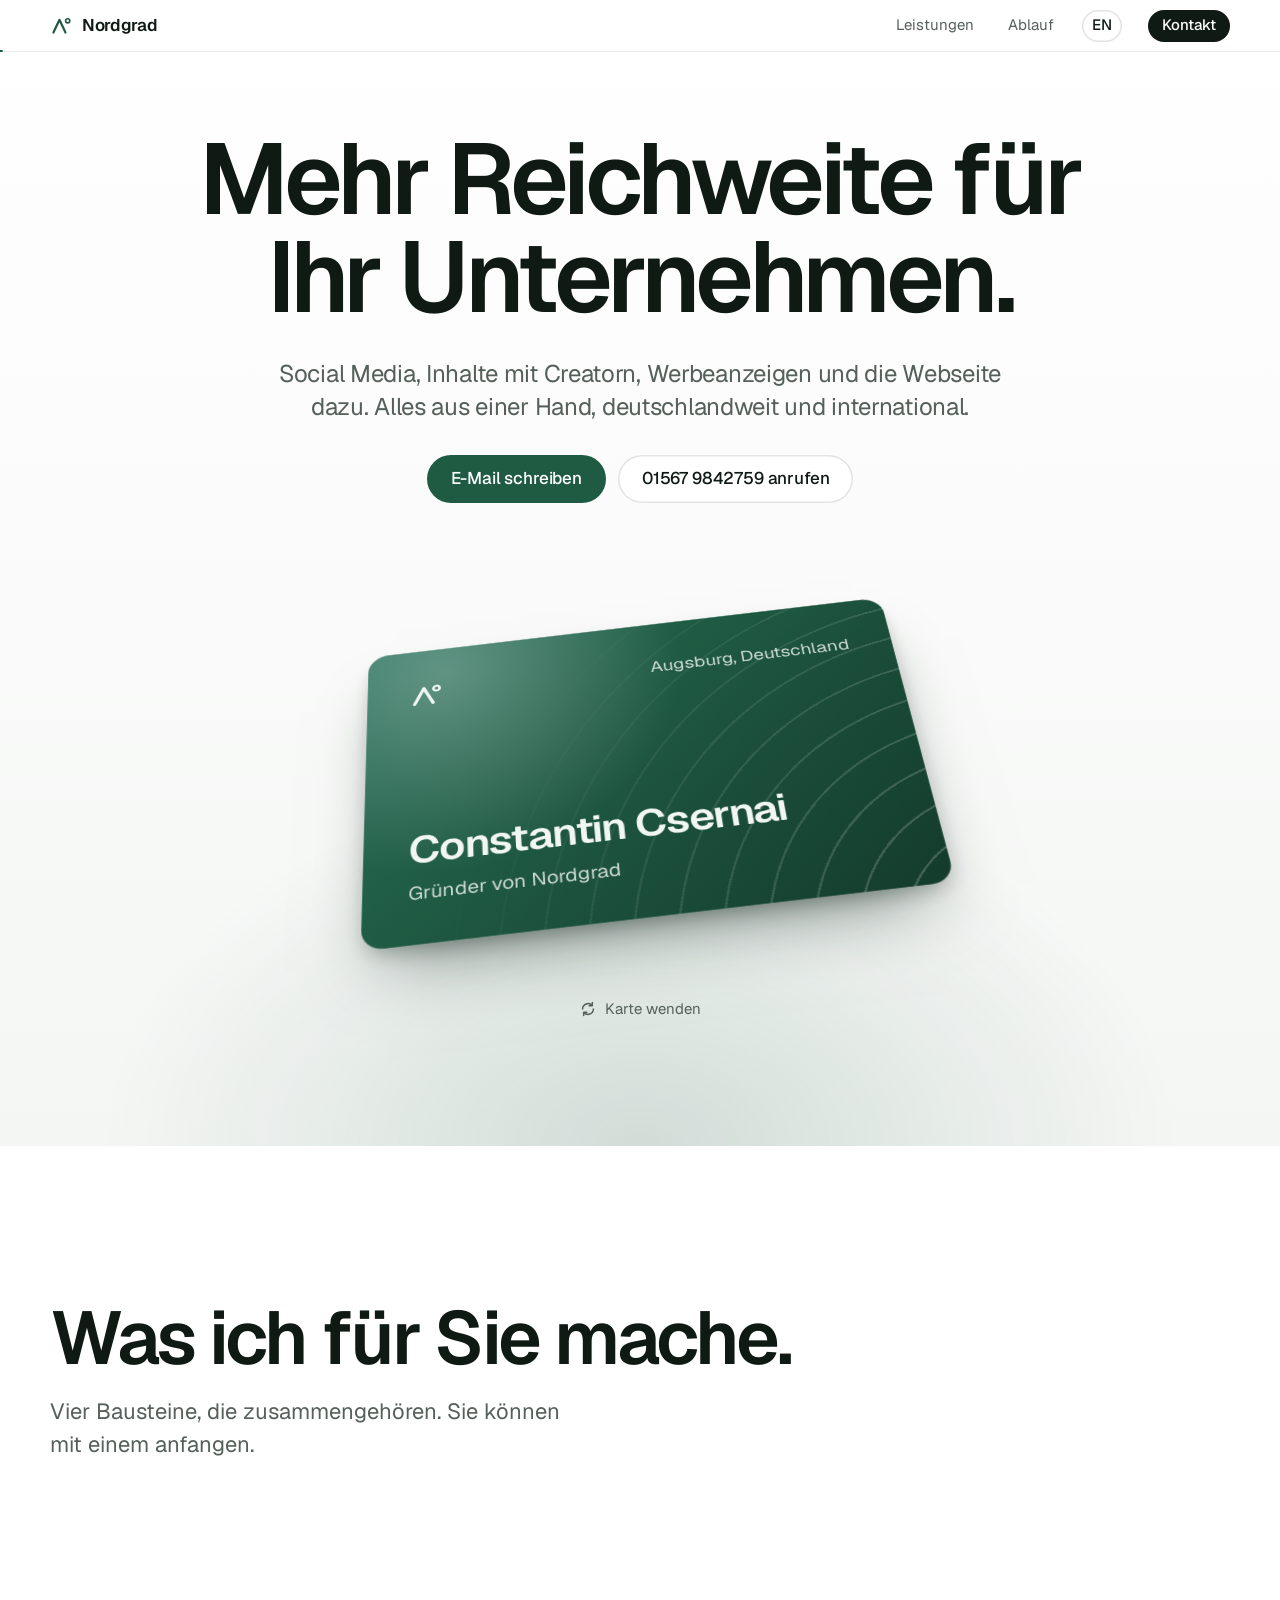
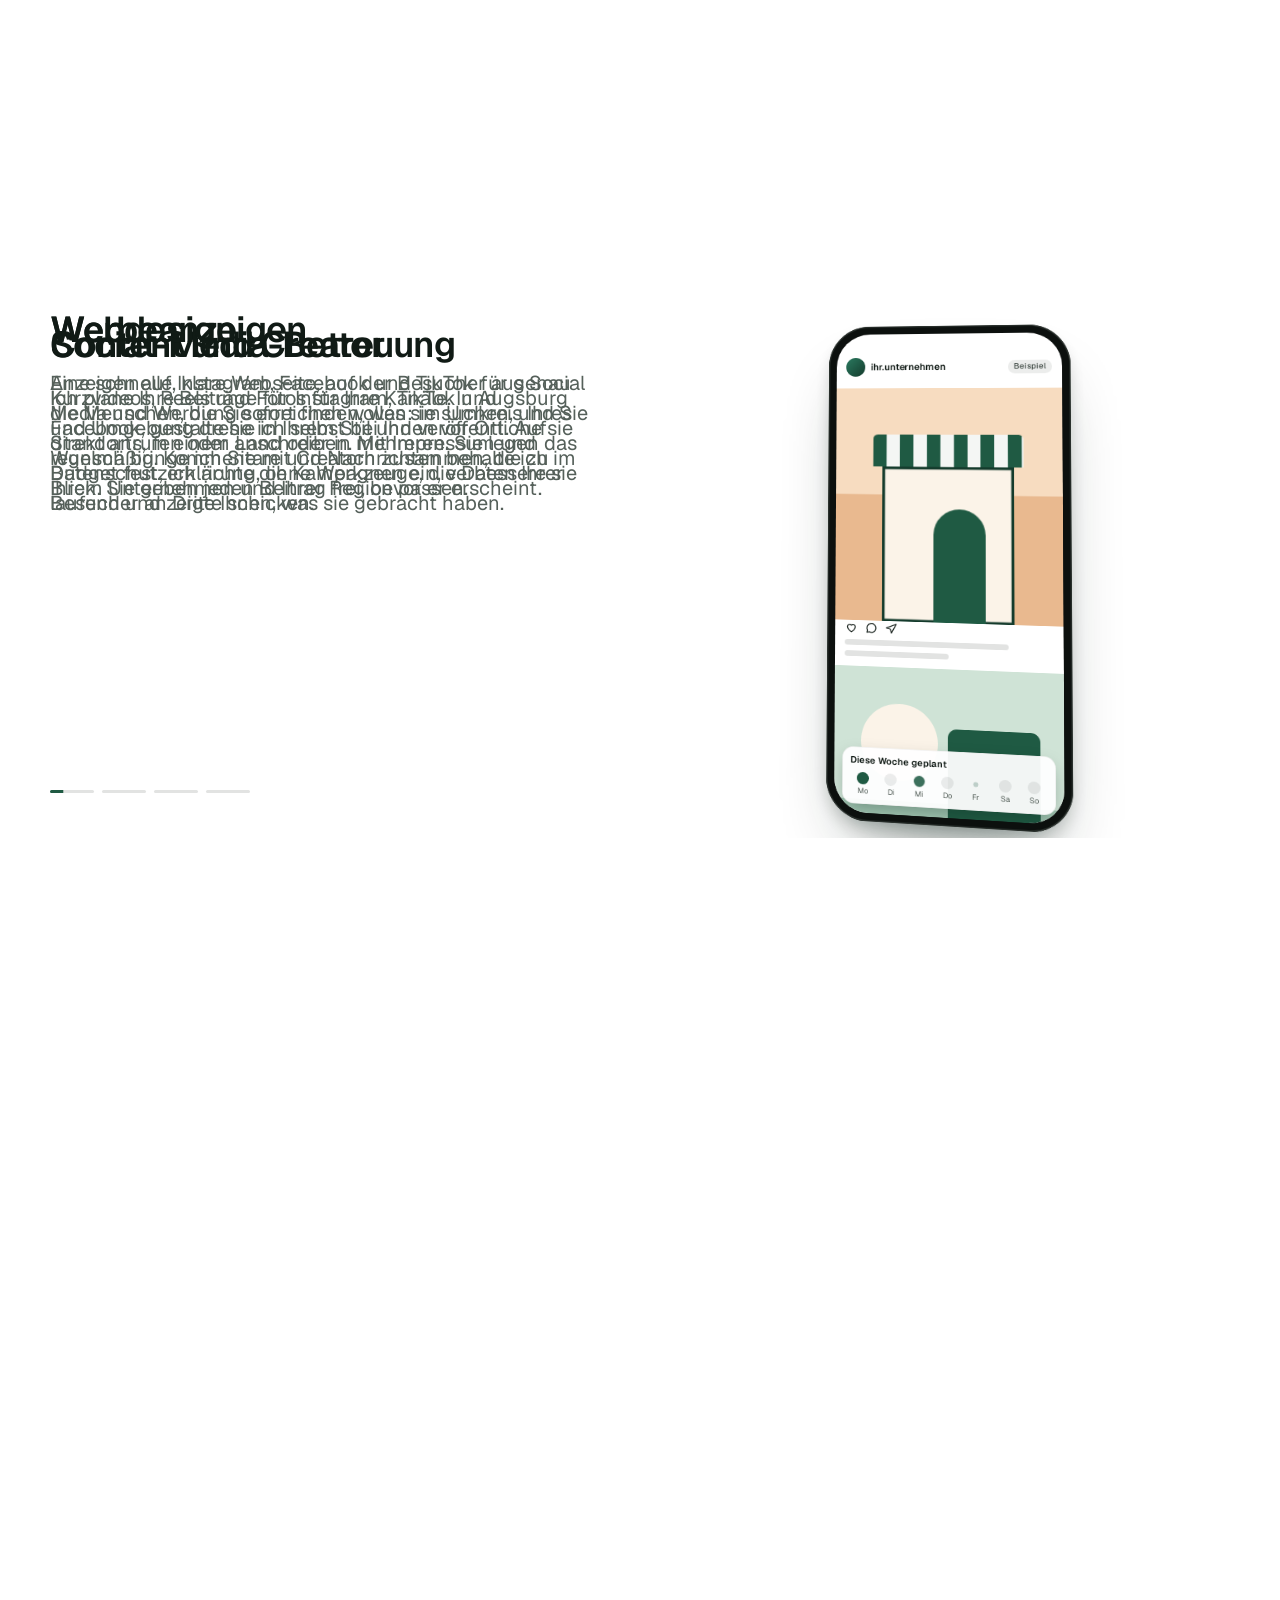
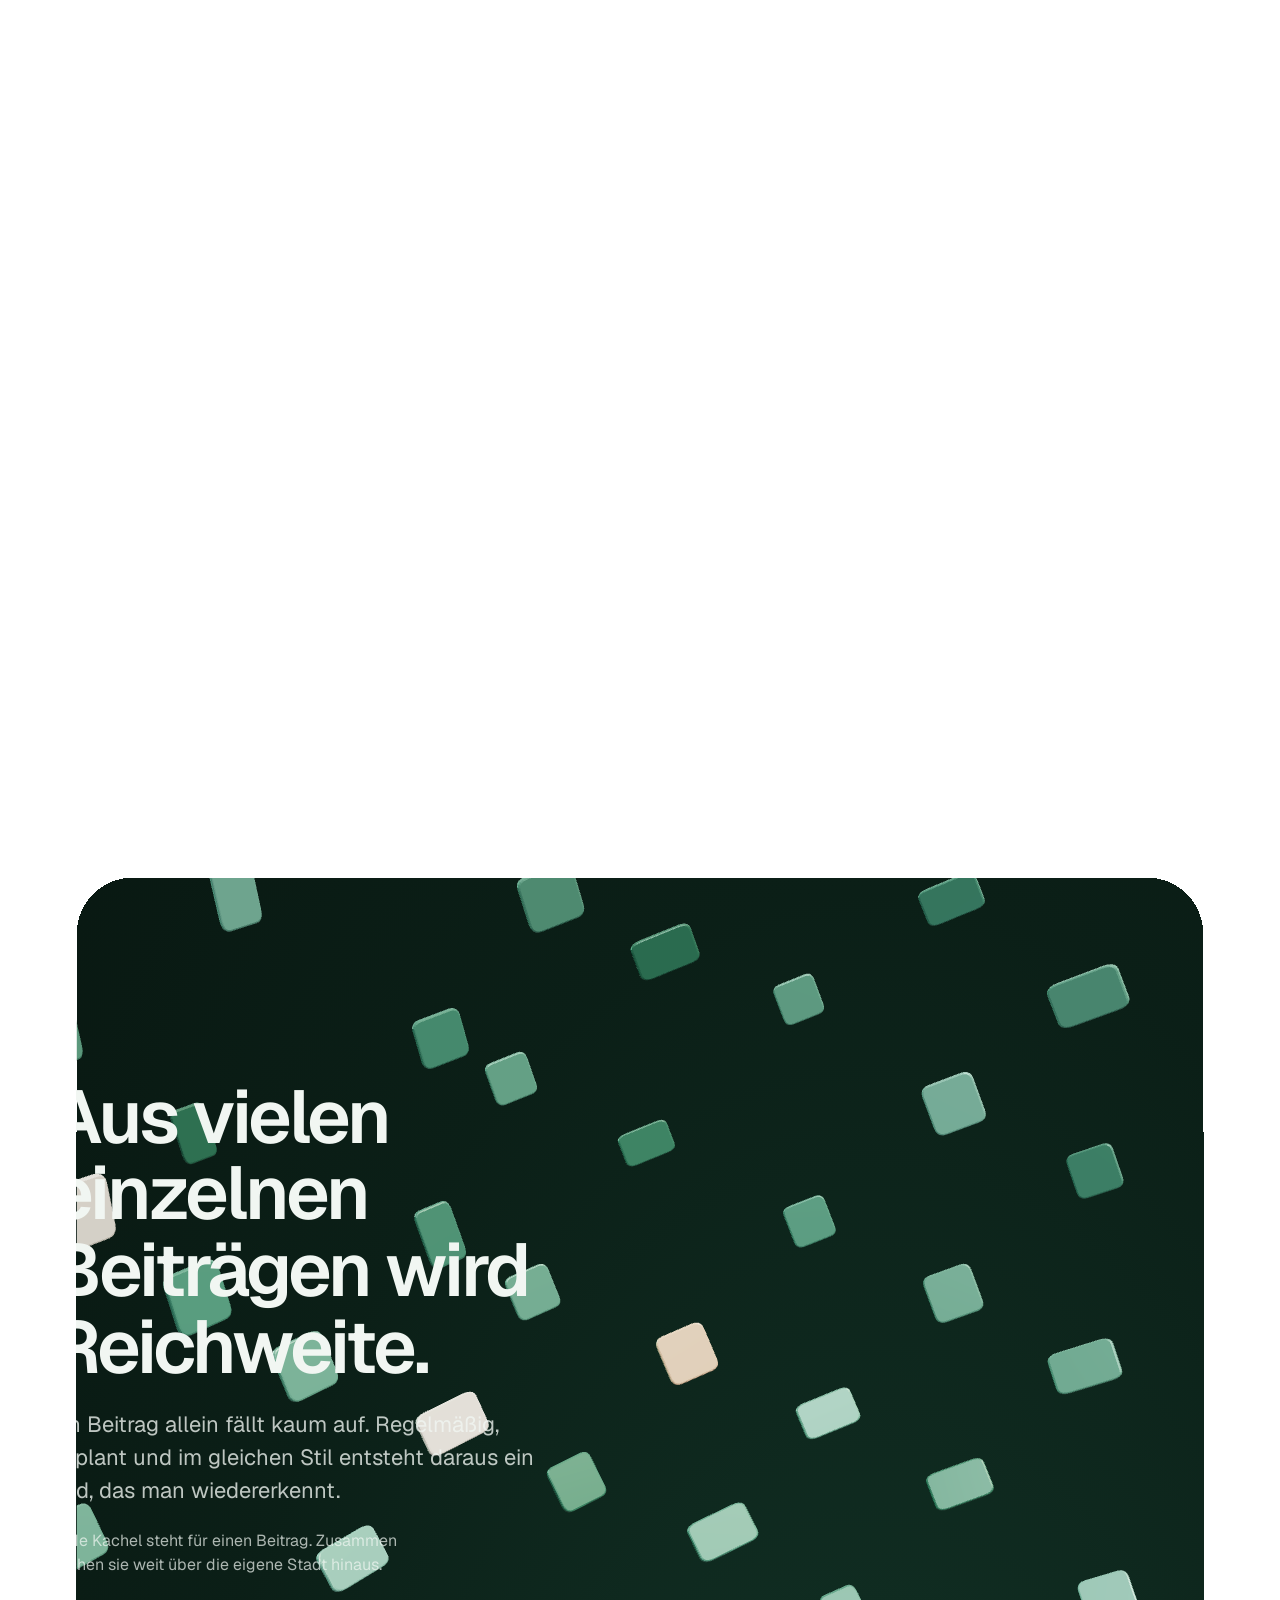
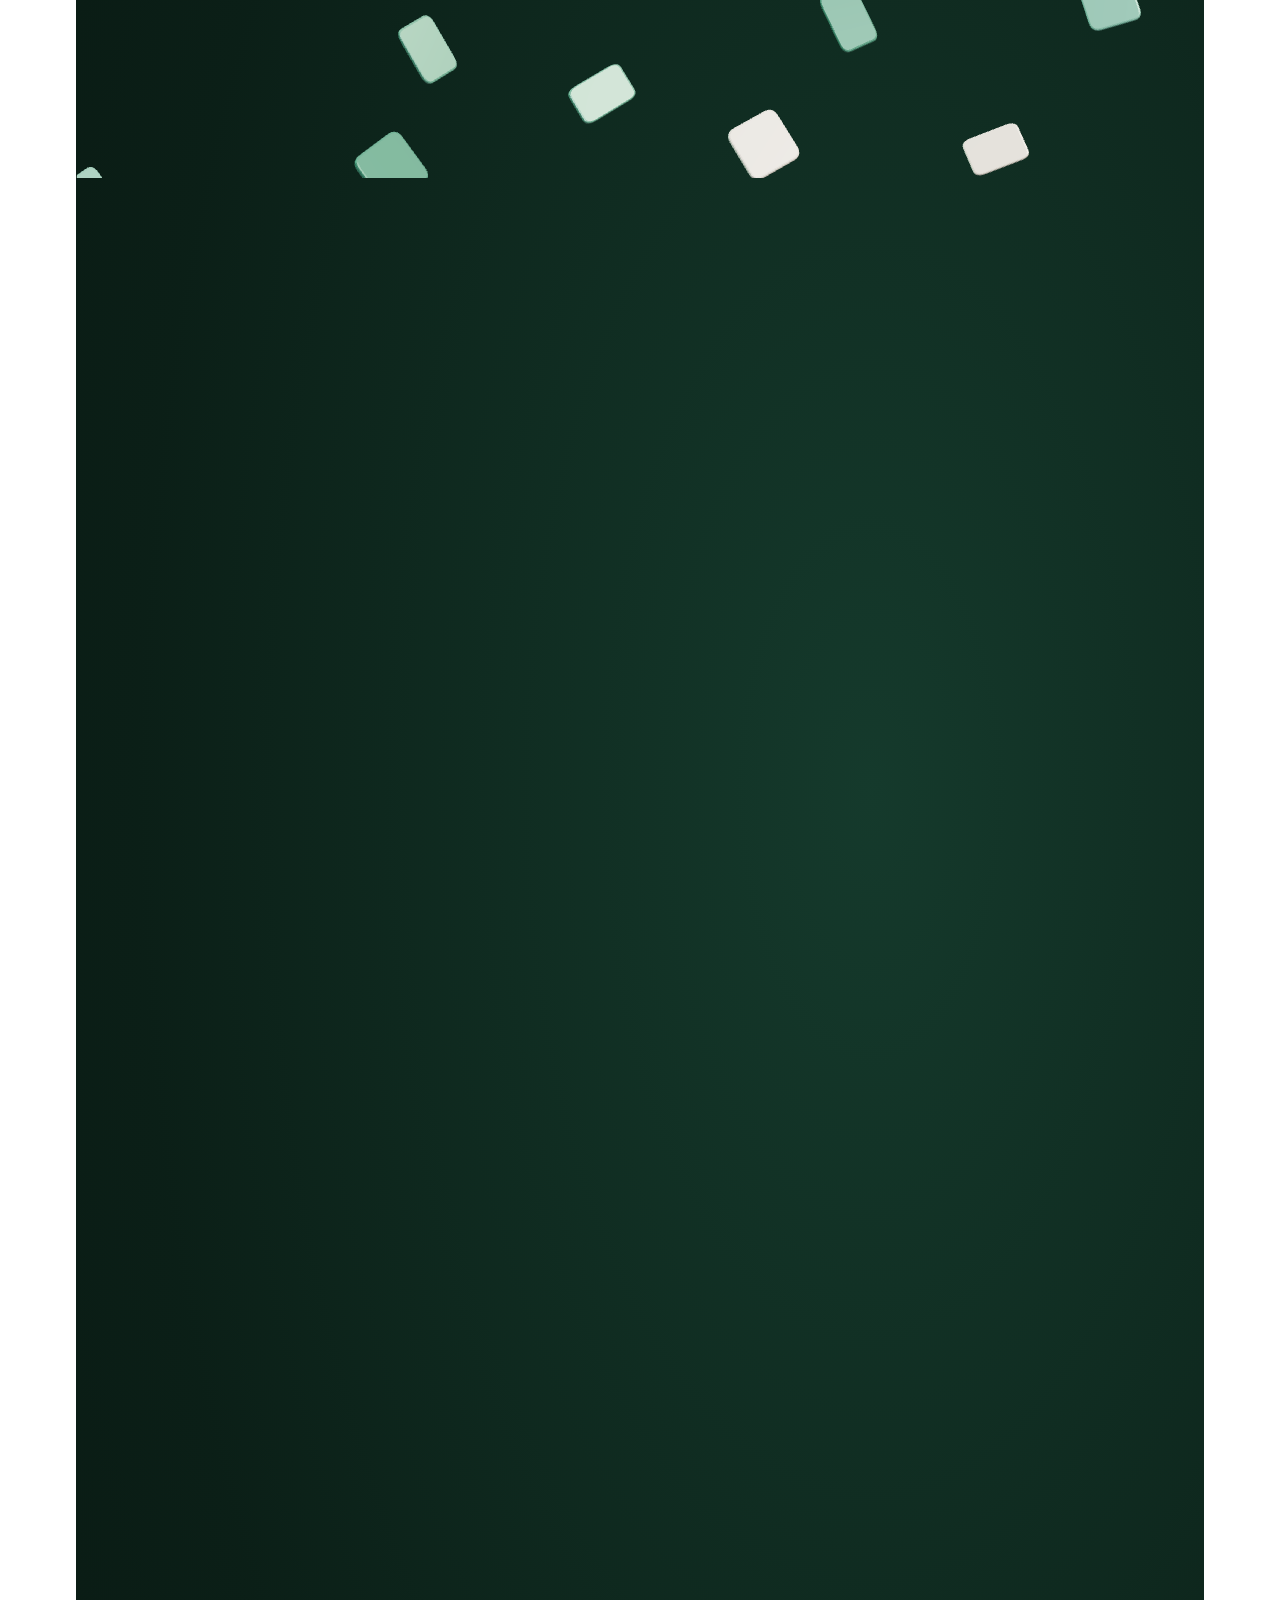
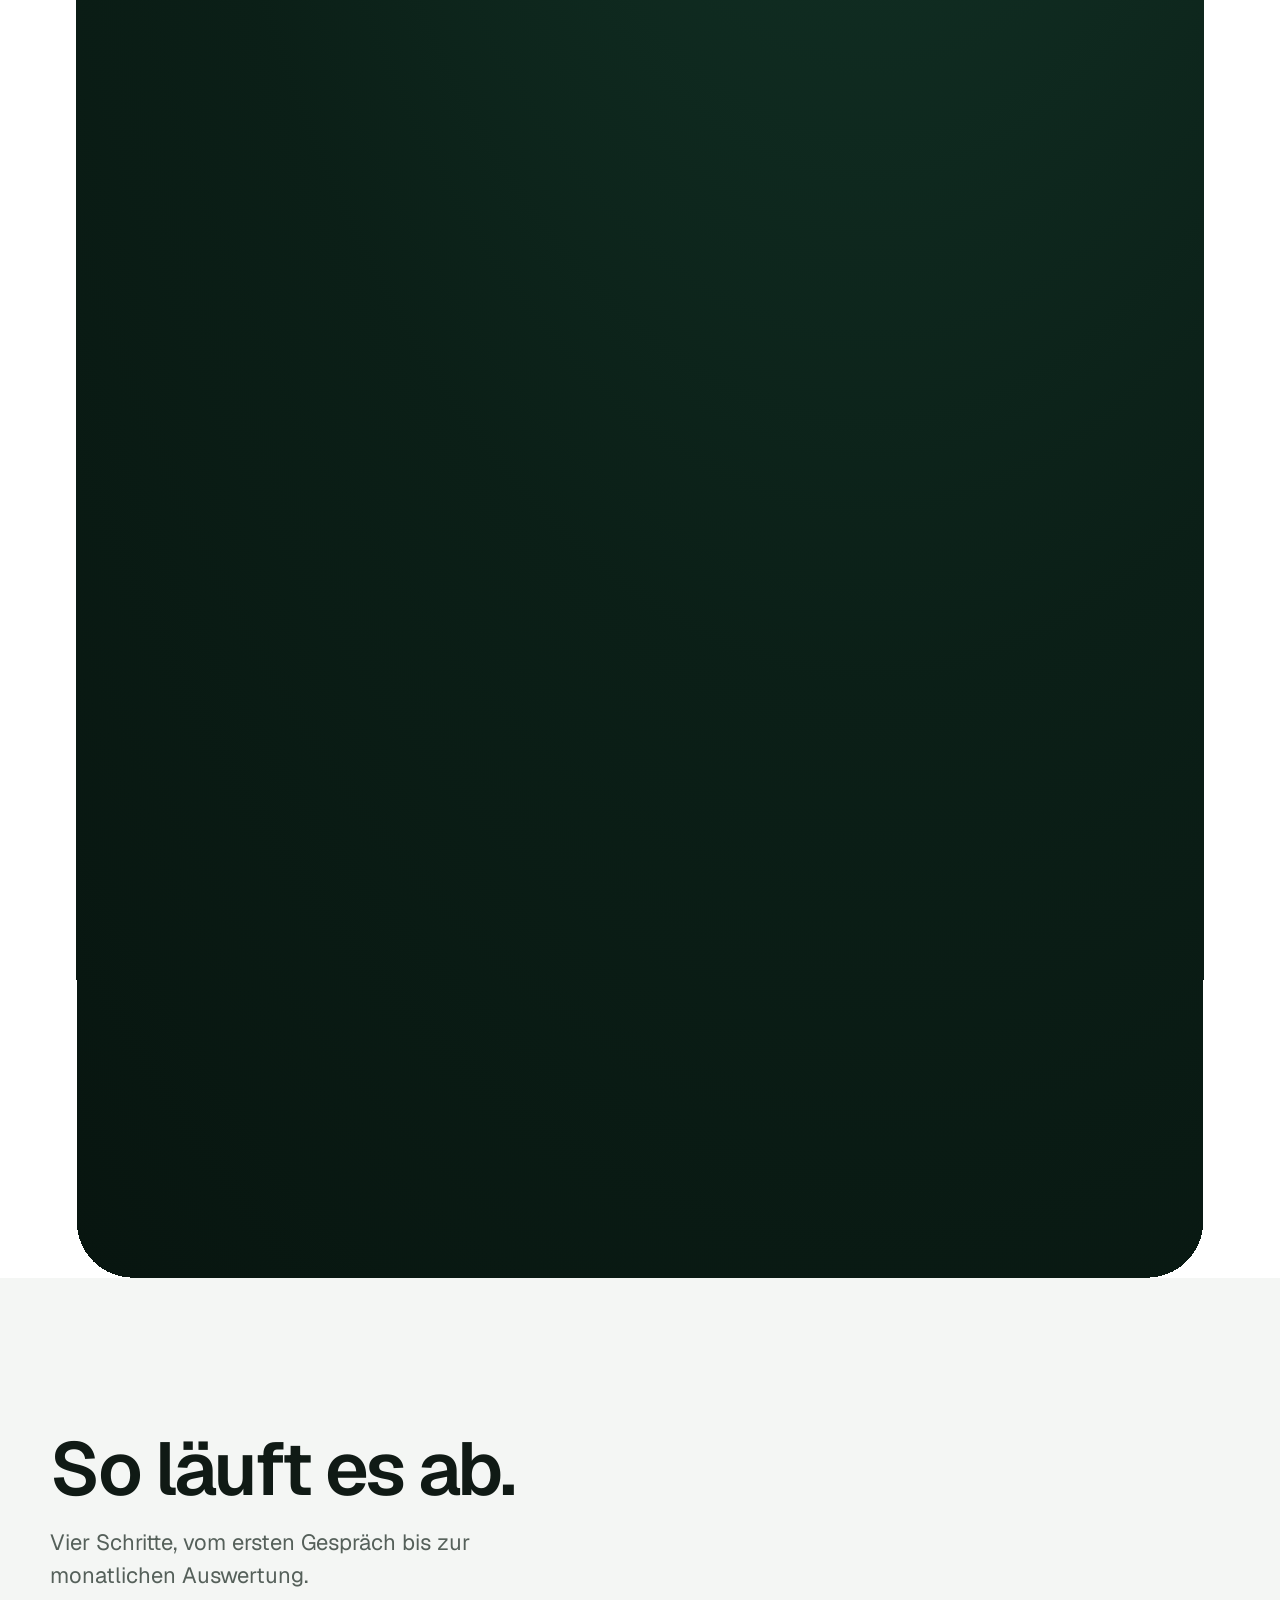
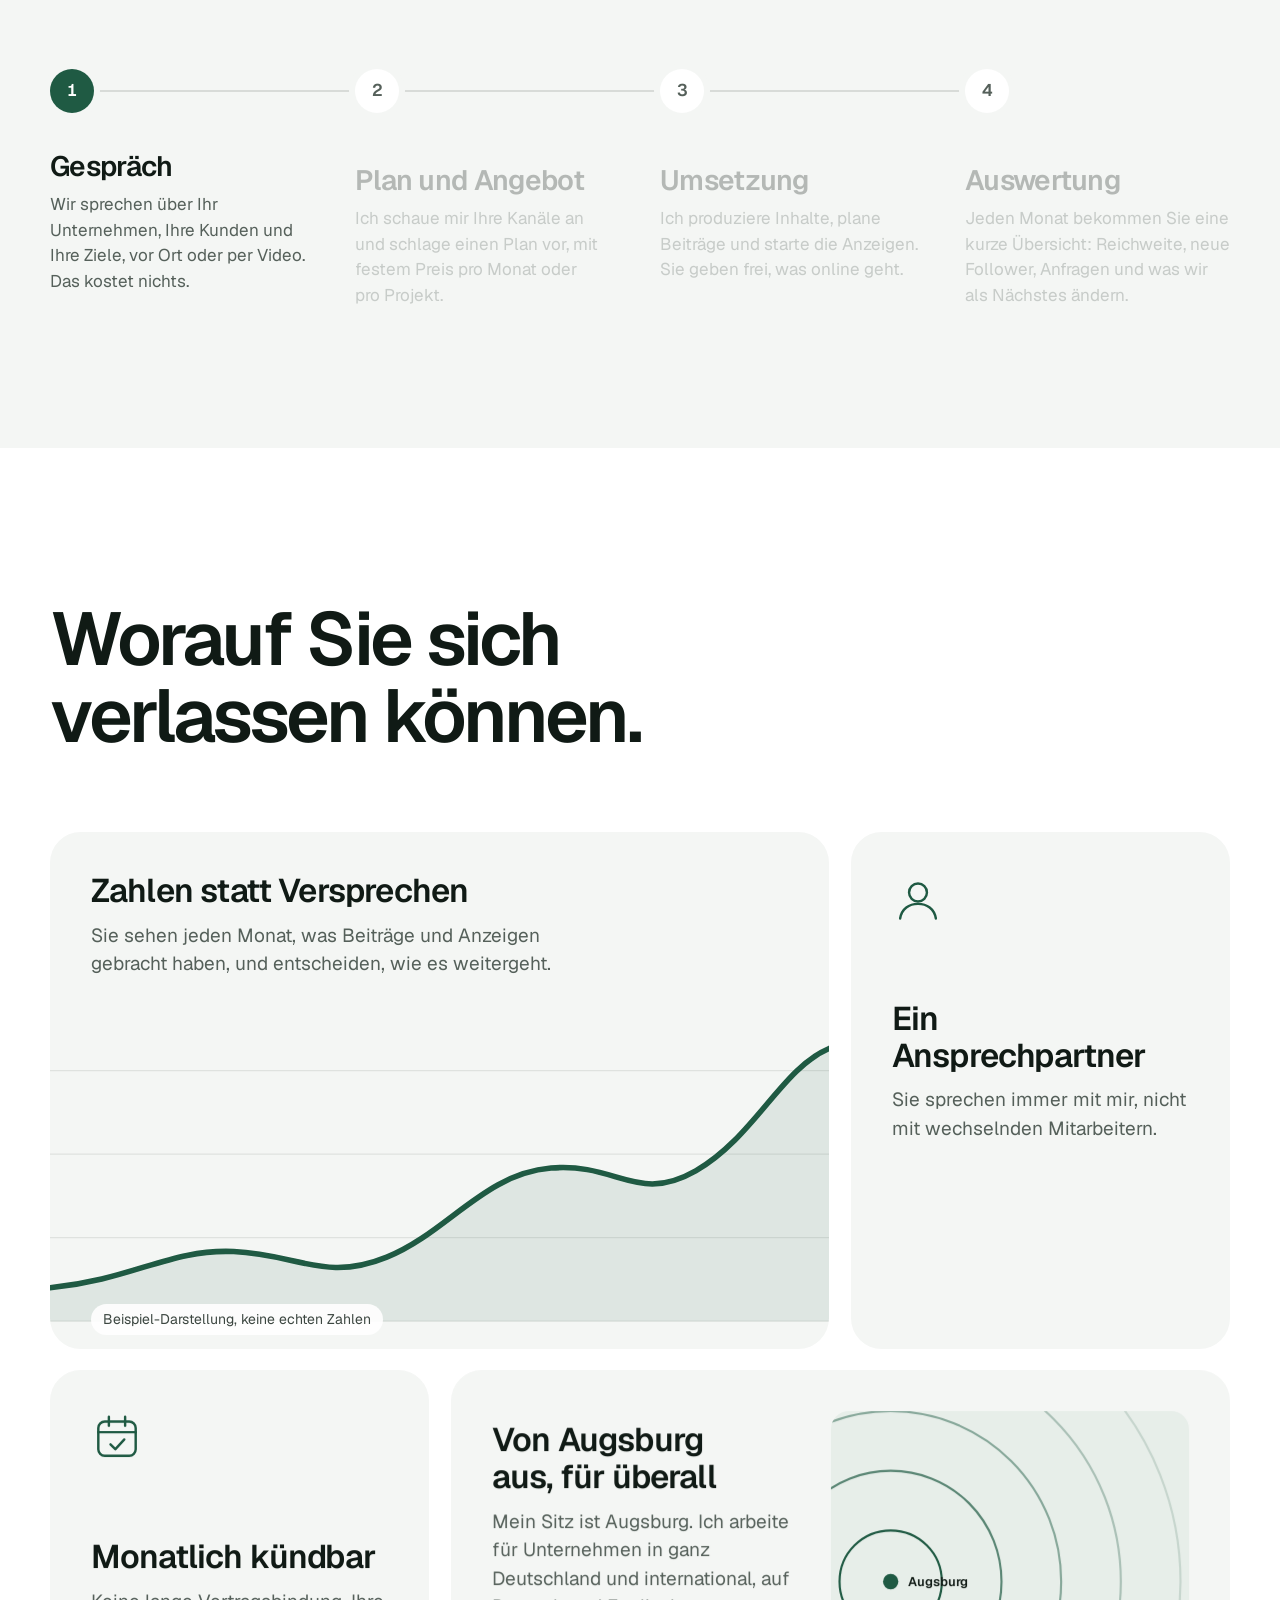
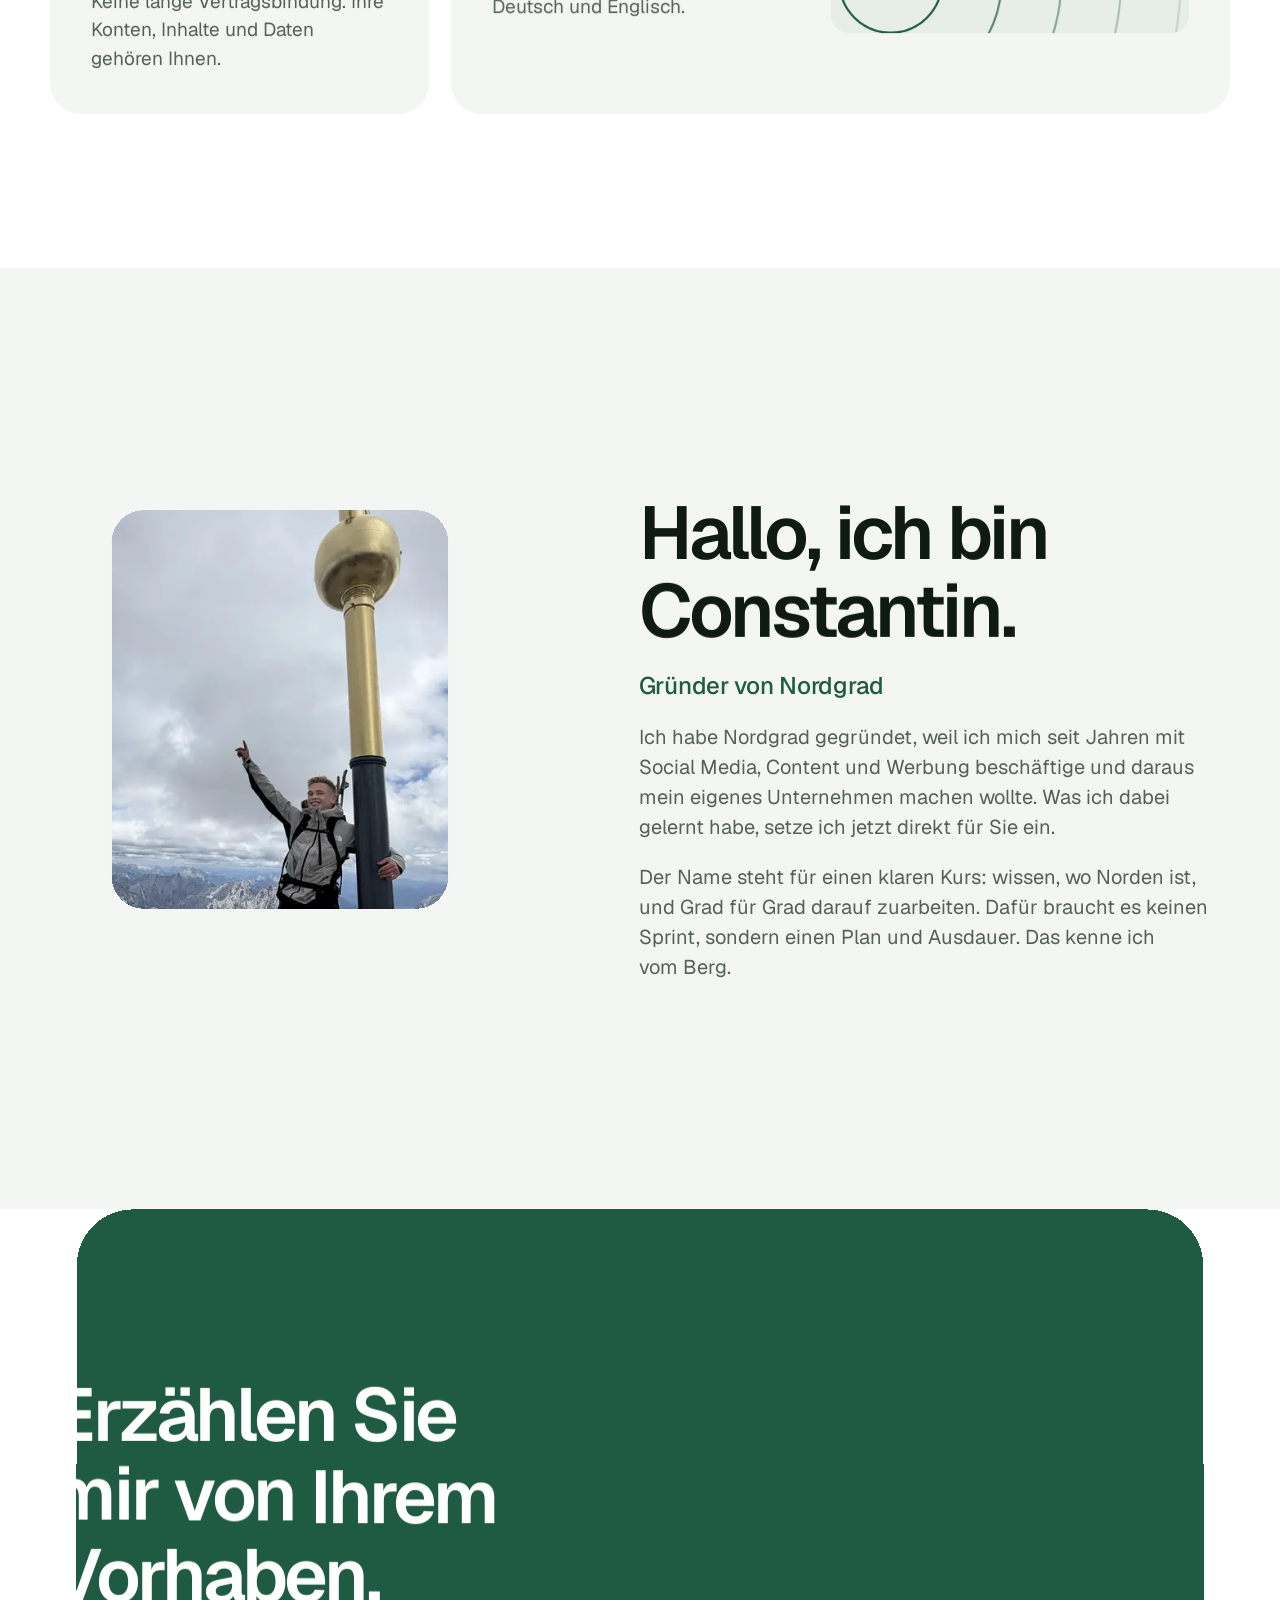
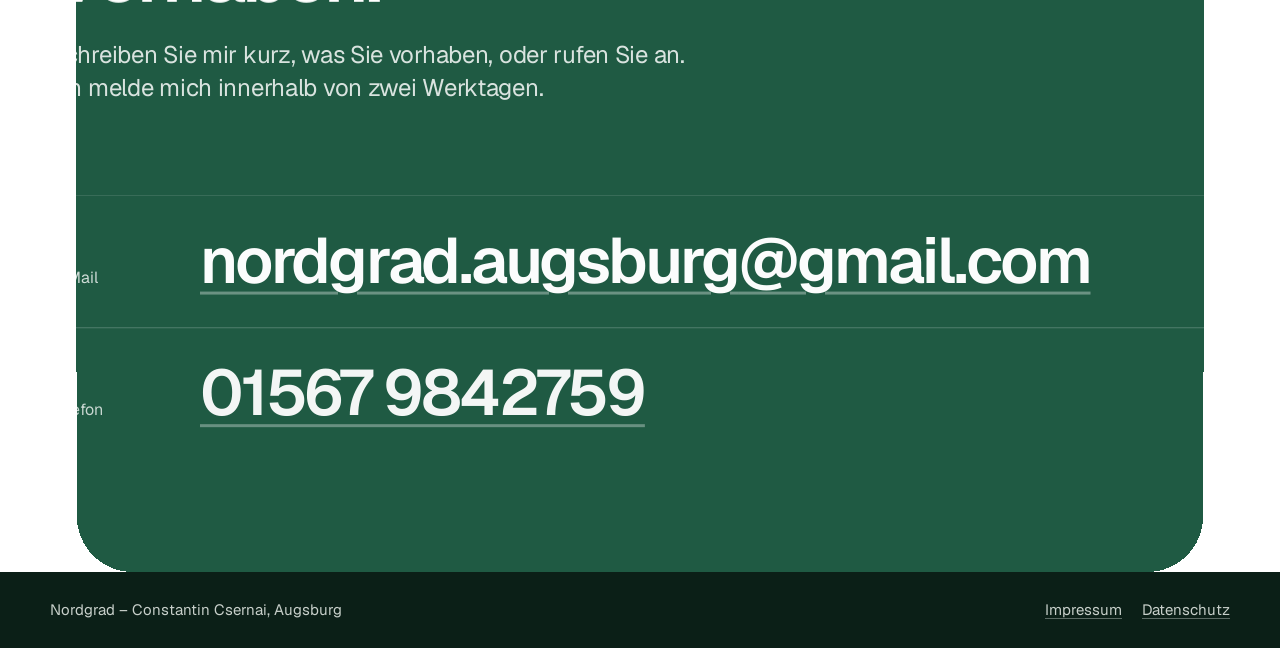
==== commit 5900fdf7: "Geschäftsnummer eingetragen Co-Authored-By: Claude Fable 5.2 <noreply@anthropic.com>" ====
--- a/index.html
+++ b/index.html
@@ -64,7 +64,7 @@
         <p class="vorspann" data-auf>Social Media, Inhalte mit Creatorn, Werbeanzeigen und die Webseite dazu. Alles aus einer Hand, deutschlandweit und international.</p>
         <div class="knoepfe" data-auf>
           <a class="knopf voll" href="mailto:nordgrad.augsburg@gmail.com?subject=Anfrage%20Social%20Media">E-Mail schreiben</a>
-          <a class="knopf leer" href="#leistungen">Leistungen ansehen</a>
+          <a class="knopf leer" href="tel:+4915679842759">01567 9842759 anrufen</a>
         </div>
       </div>
 
@@ -85,6 +85,7 @@
               <div class="karte-seite karte-hinten" inert>
                 <div class="karte-glanz" aria-hidden="true"></div>
                 <dl class="karte-daten">
+                  <div><dt>Telefon</dt><dd><a href="tel:+4915679842759">01567 9842759</a></dd></div>
                   <div><dt>E-Mail</dt><dd><a href="mailto:nordgrad.augsburg@gmail.com">nordgrad.augsburg@gmail.com</a></dd></div>
                   <div><dt>Sitz</dt><dd>Augsburg, Deutschland</dd></div>
                 </dl>
@@ -351,11 +352,15 @@
     <section class="kontakt" id="kontakt" aria-labelledby="kontakt-titel">
       <div class="huelle">
         <h2 id="kontakt-titel">Erzählen Sie mir von Ihrem Vorhaben.</h2>
-        <p class="vorspann">Schreiben Sie mir kurz, was Sie vorhaben. Ich melde mich innerhalb von zwei Werktagen, auf Wunsch auch telefonisch.</p>
+        <p class="vorspann">Schreiben Sie mir kurz, was Sie vorhaben, oder rufen Sie an. Ich melde mich innerhalb von zwei Werktagen.</p>
         <ul class="kontakt-wege">
           <li>
             <span class="kontakt-art">E-Mail</span>
             <a href="mailto:nordgrad.augsburg@gmail.com?subject=Anfrage%20Social%20Media">nordgrad.augsburg<wbr>@gmail.com</a>
+          </li>
+          <li>
+            <span class="kontakt-art">Telefon</span>
+            <a href="tel:+4915679842759">01567 9842759</a>
           </li>
         </ul>
       </div>
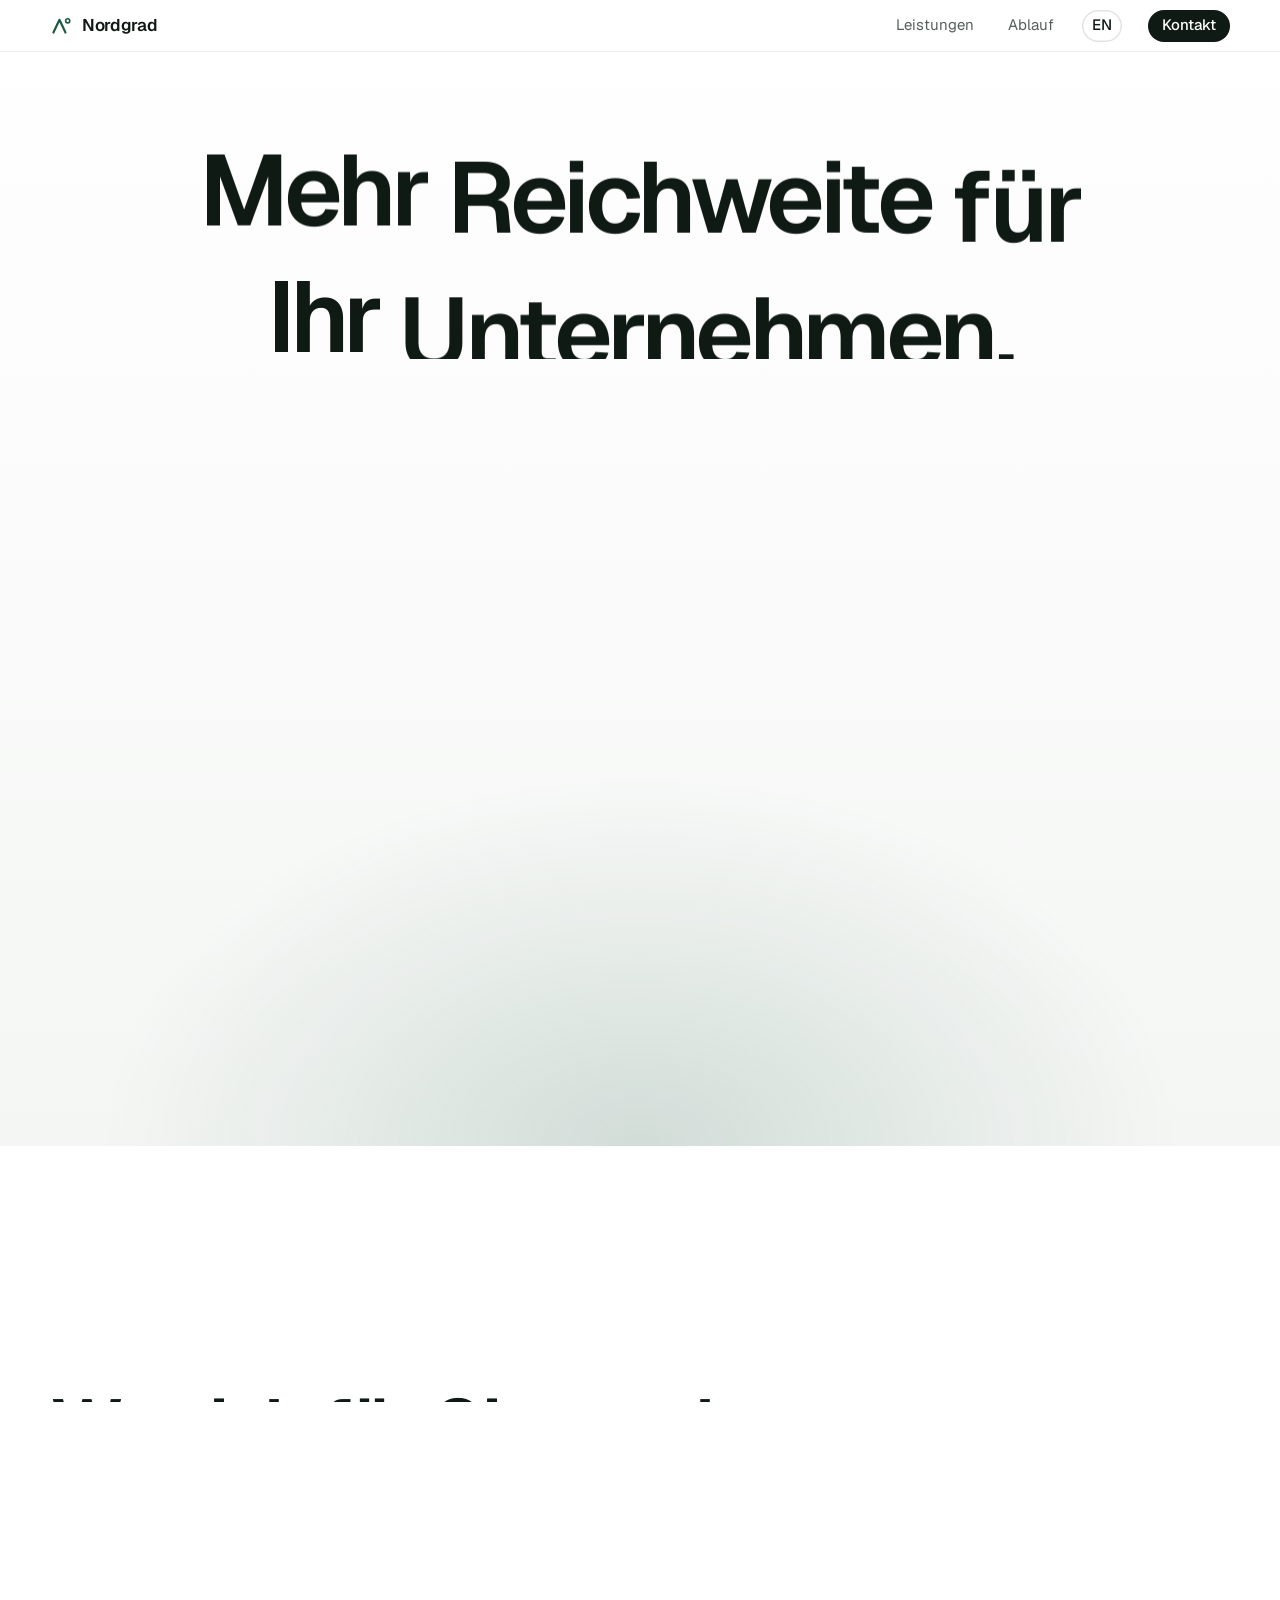
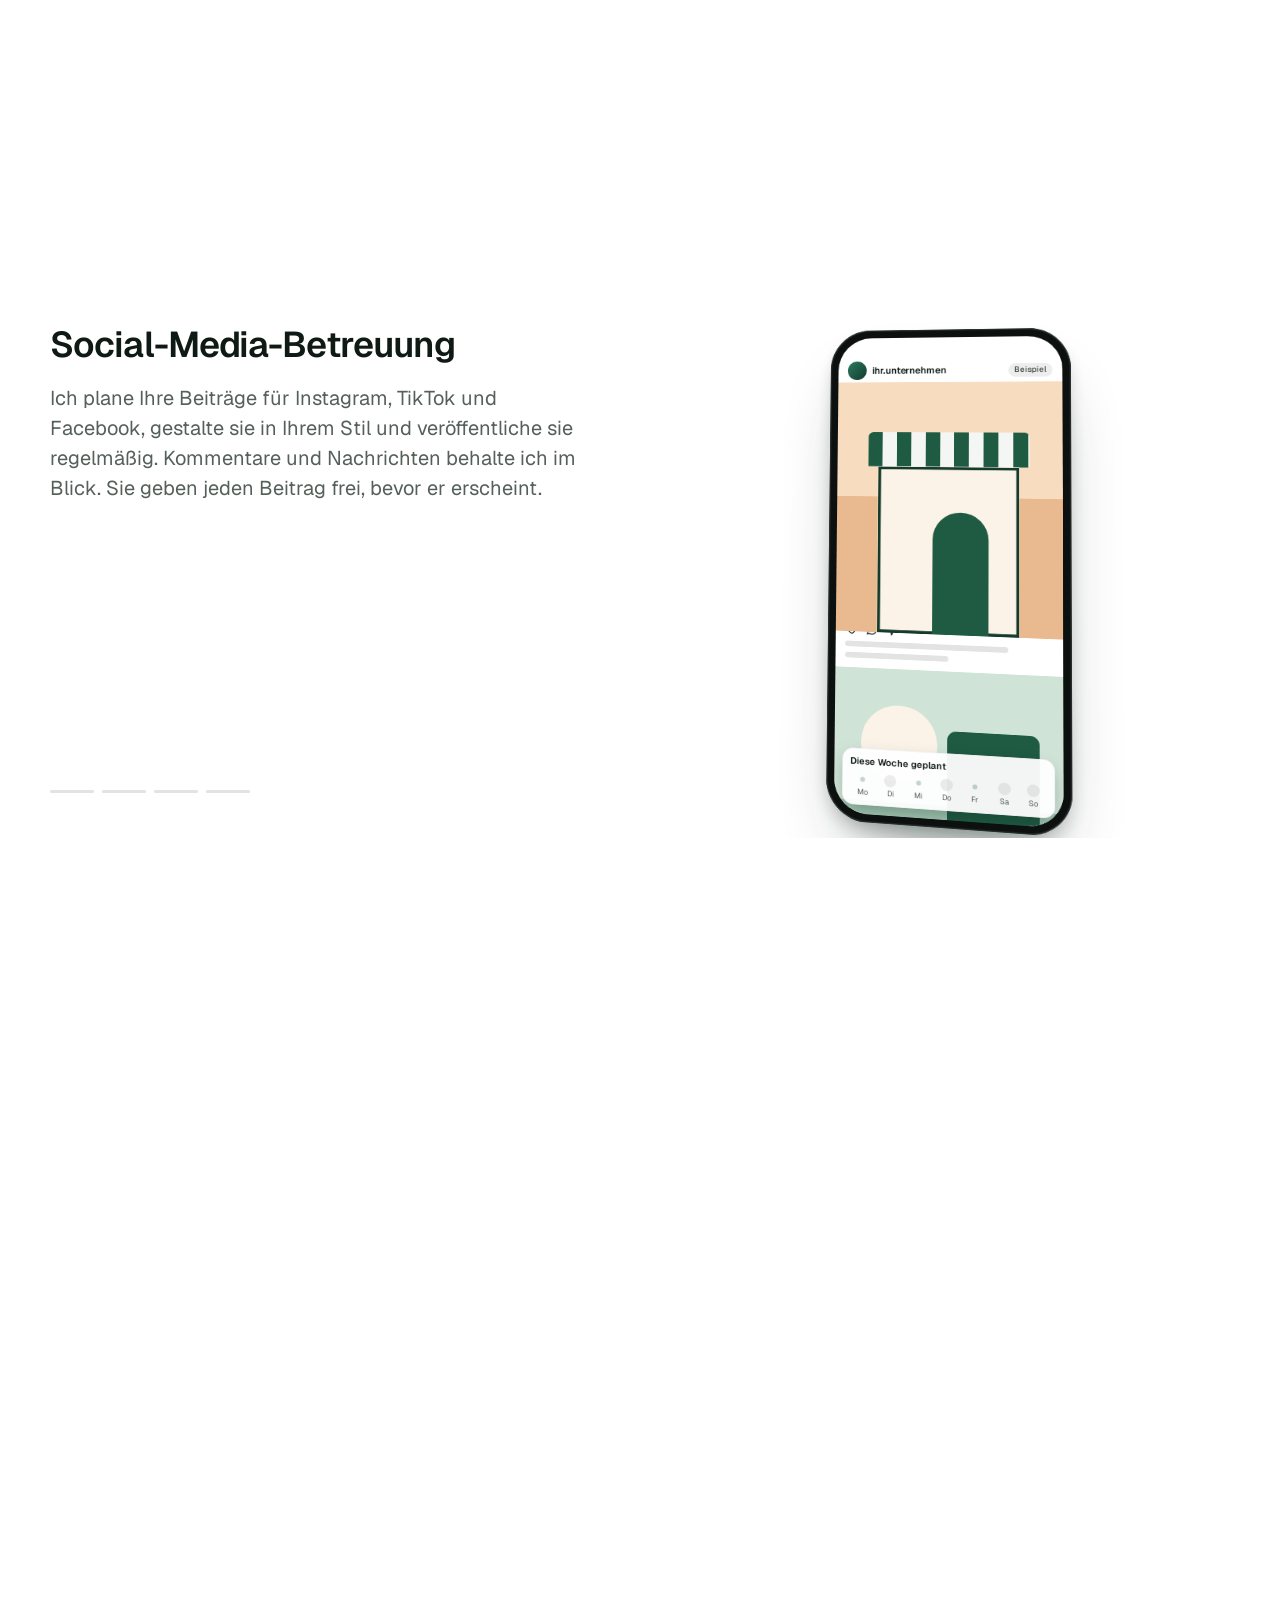
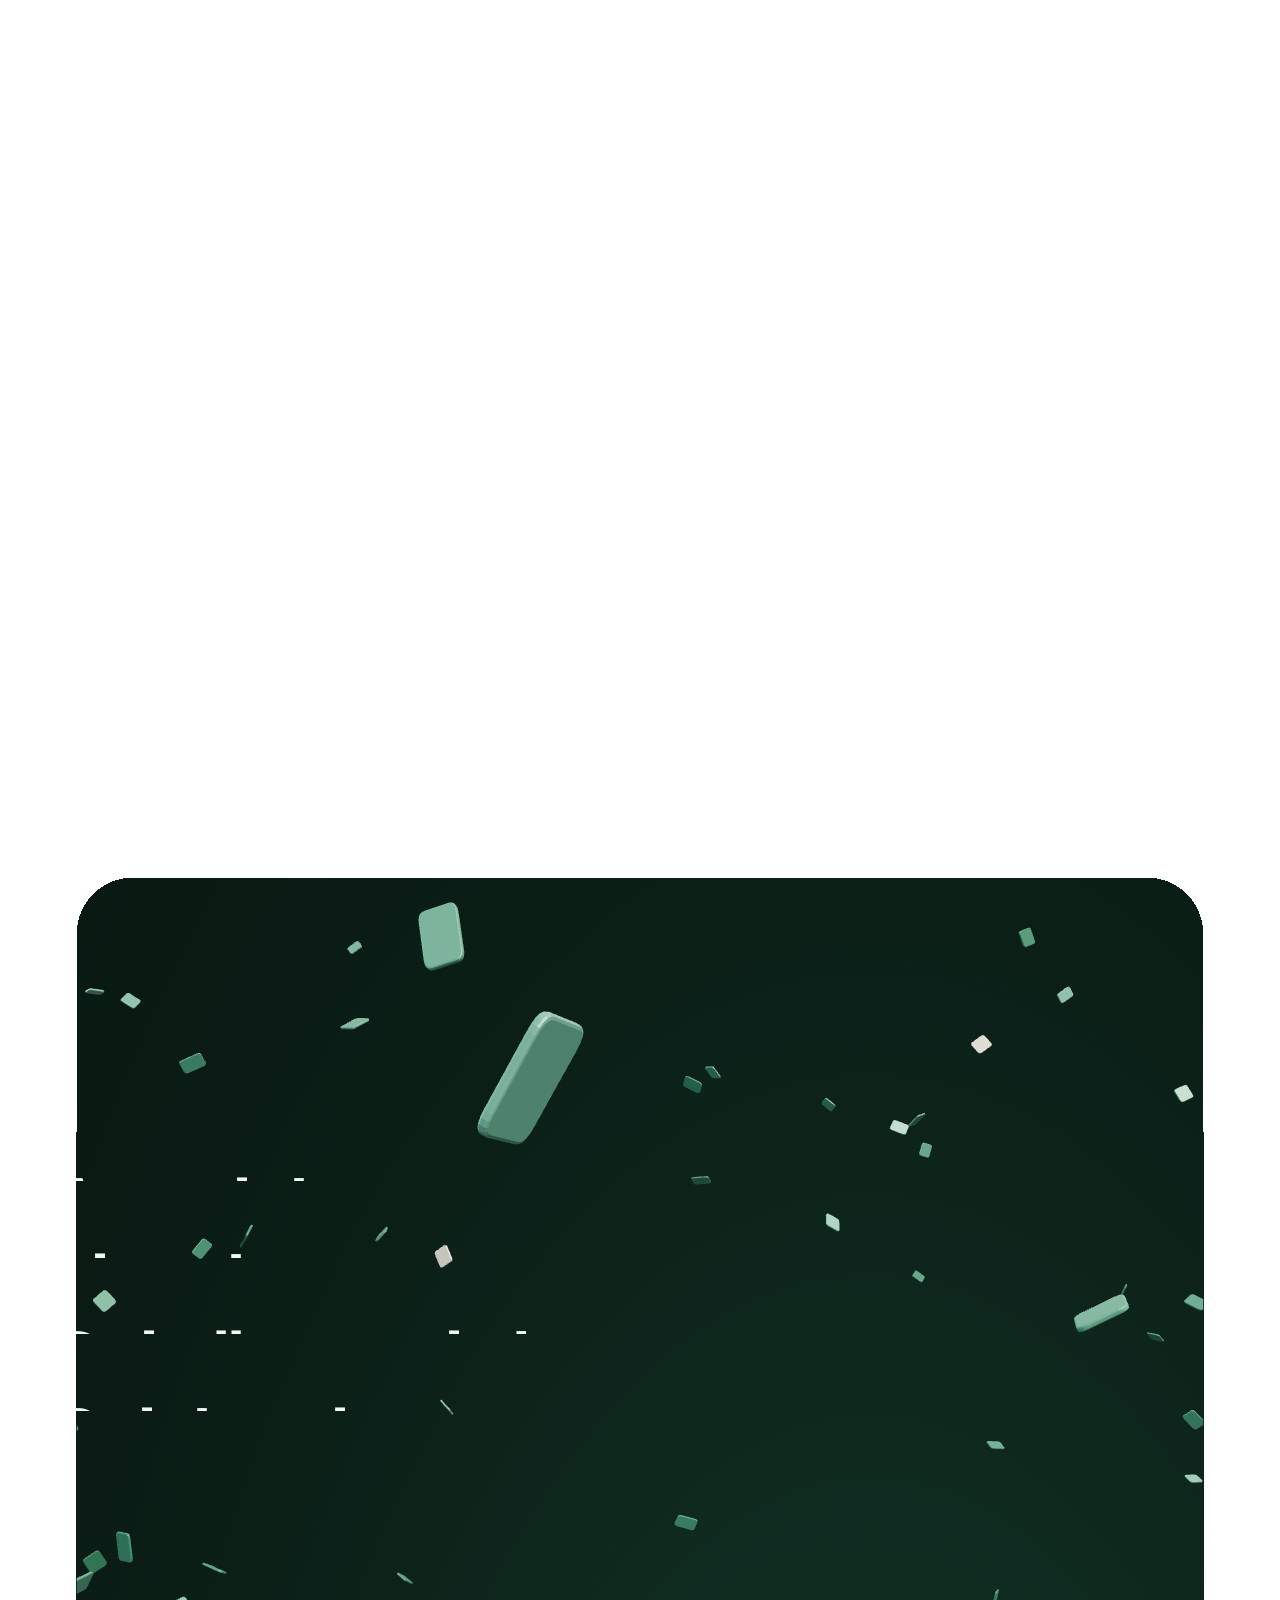
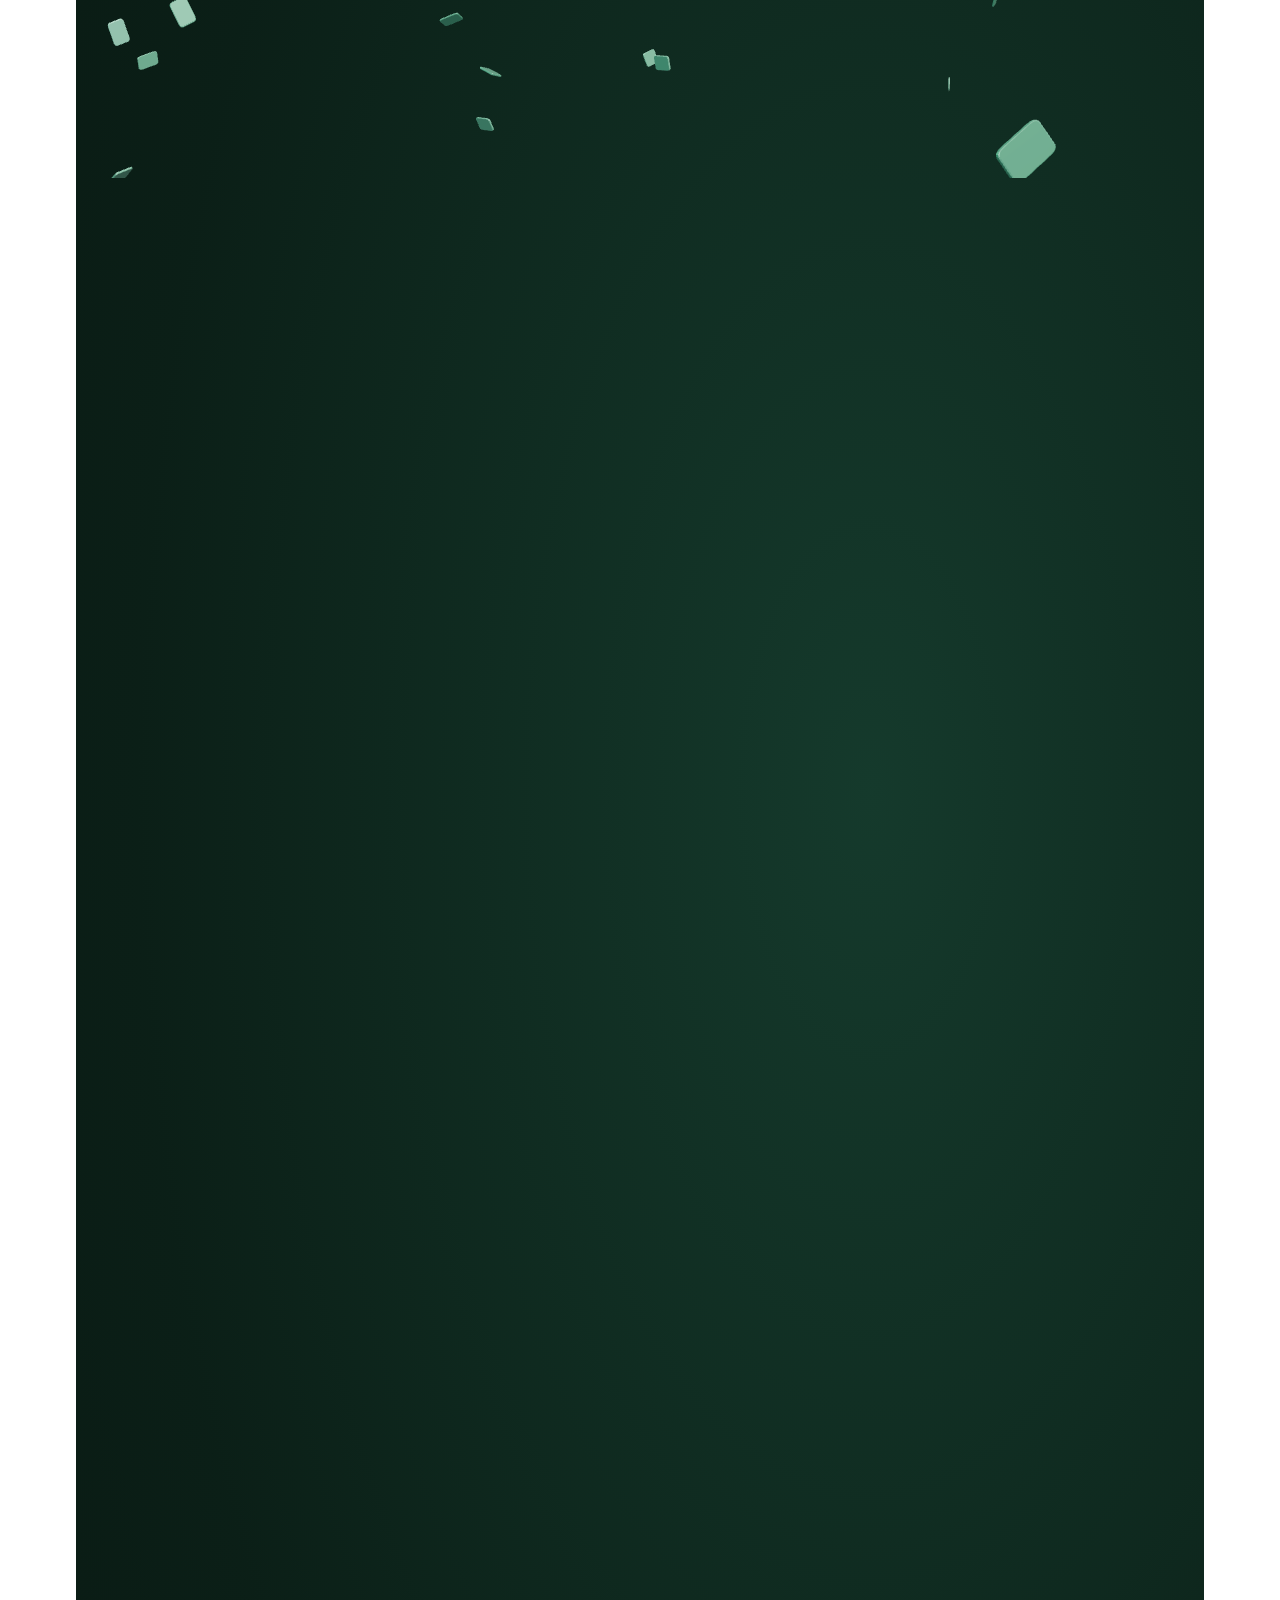
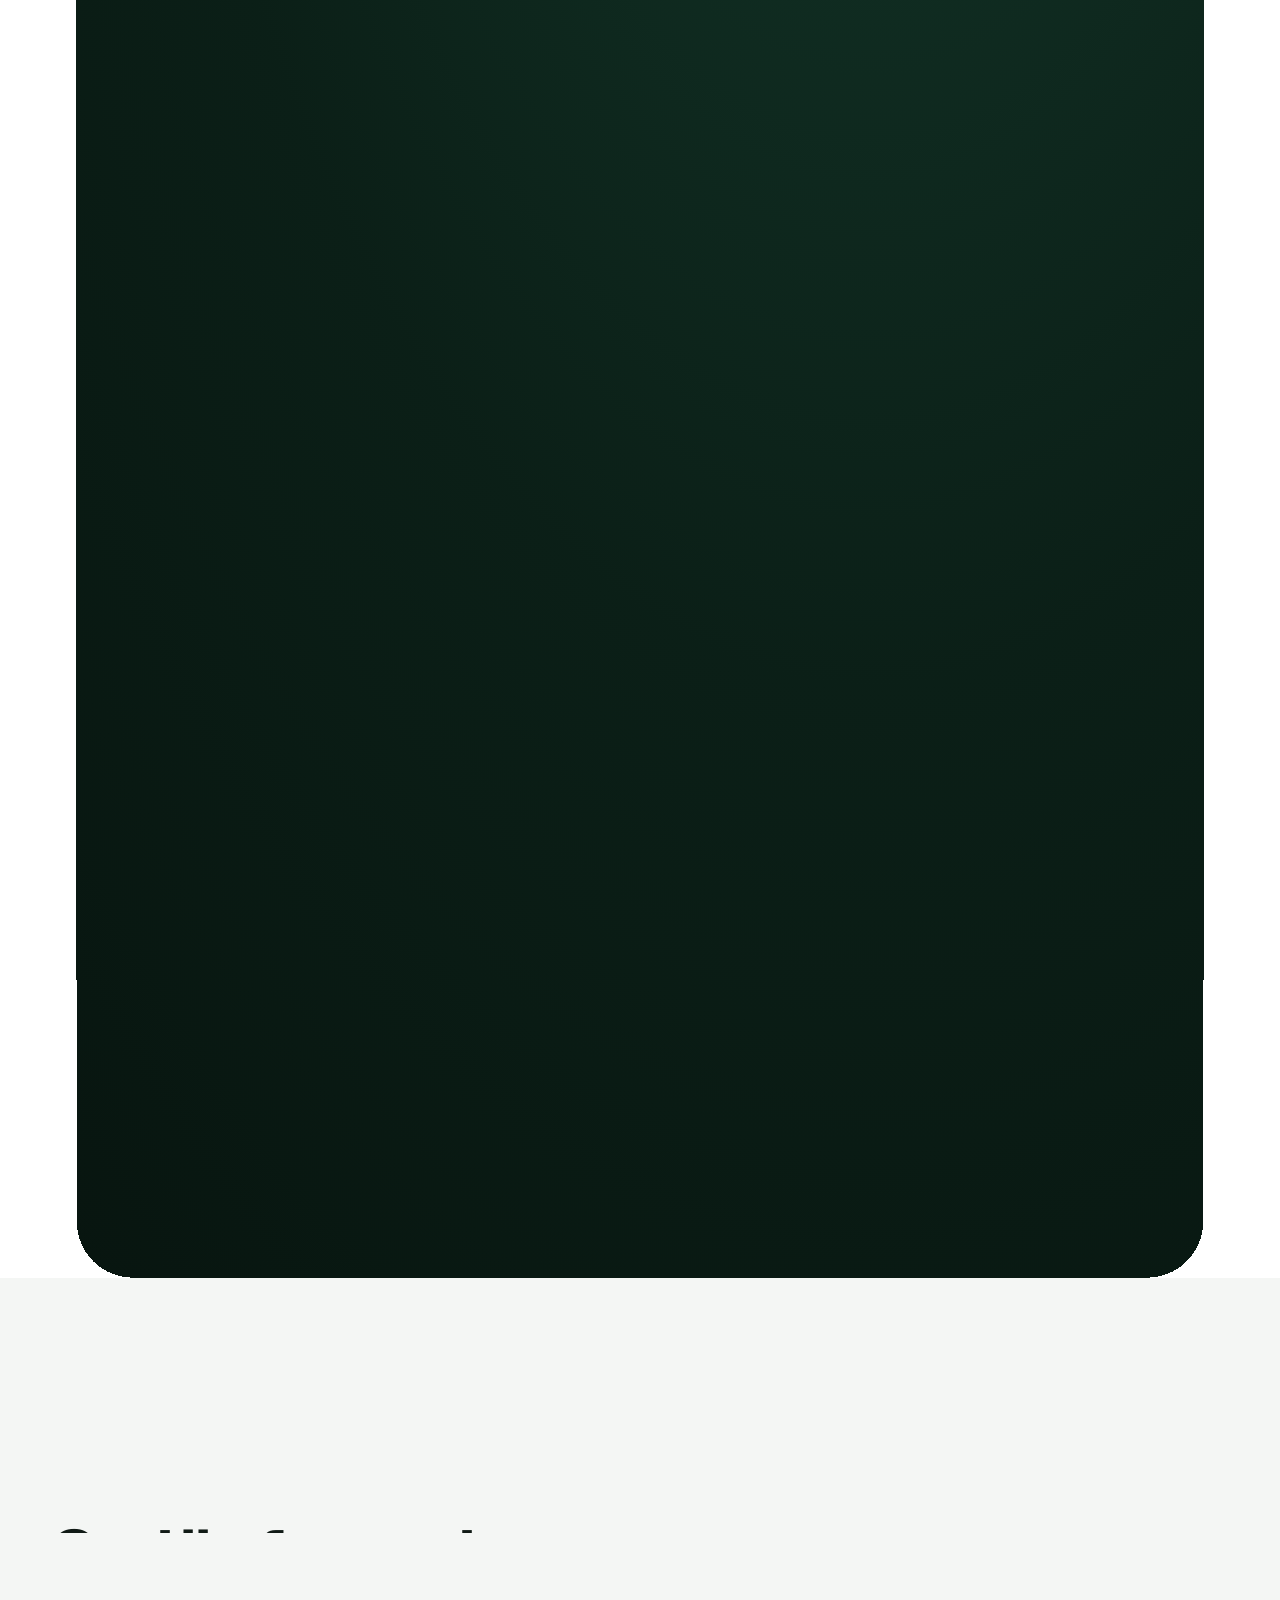
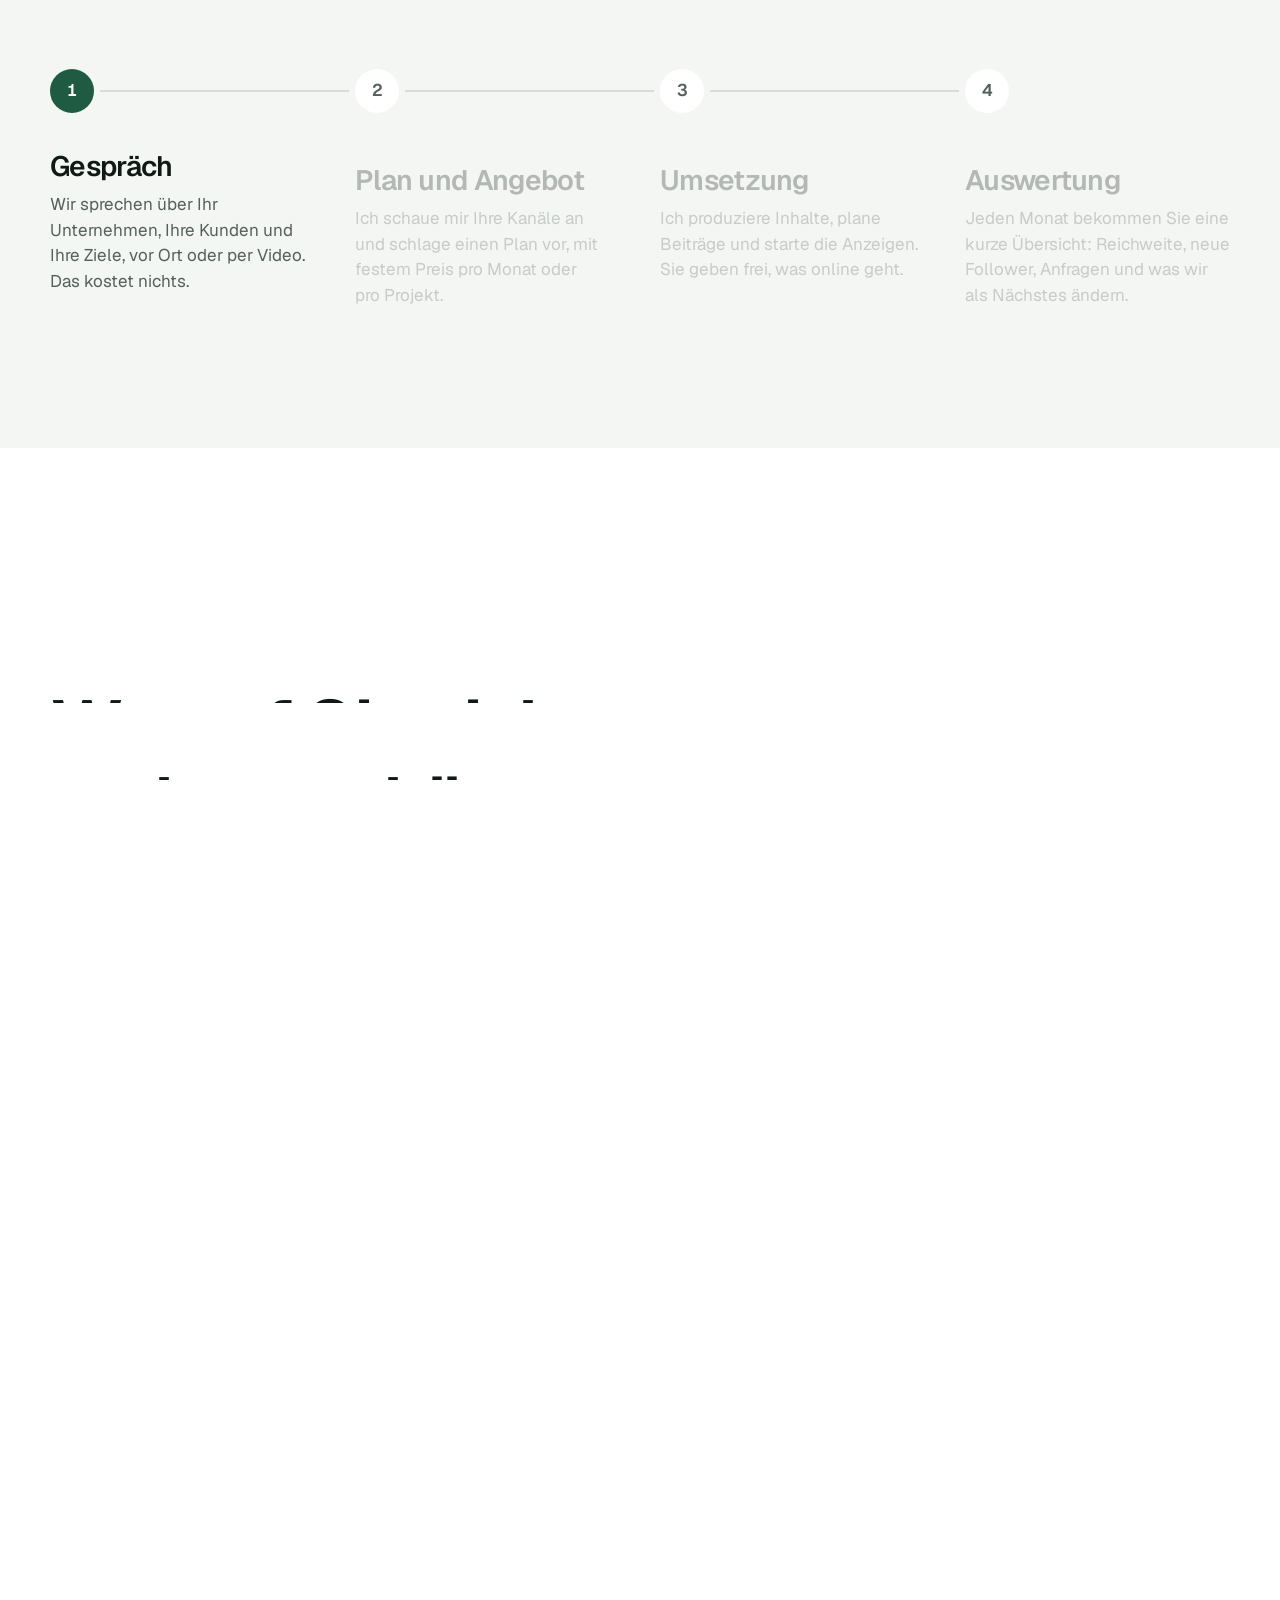
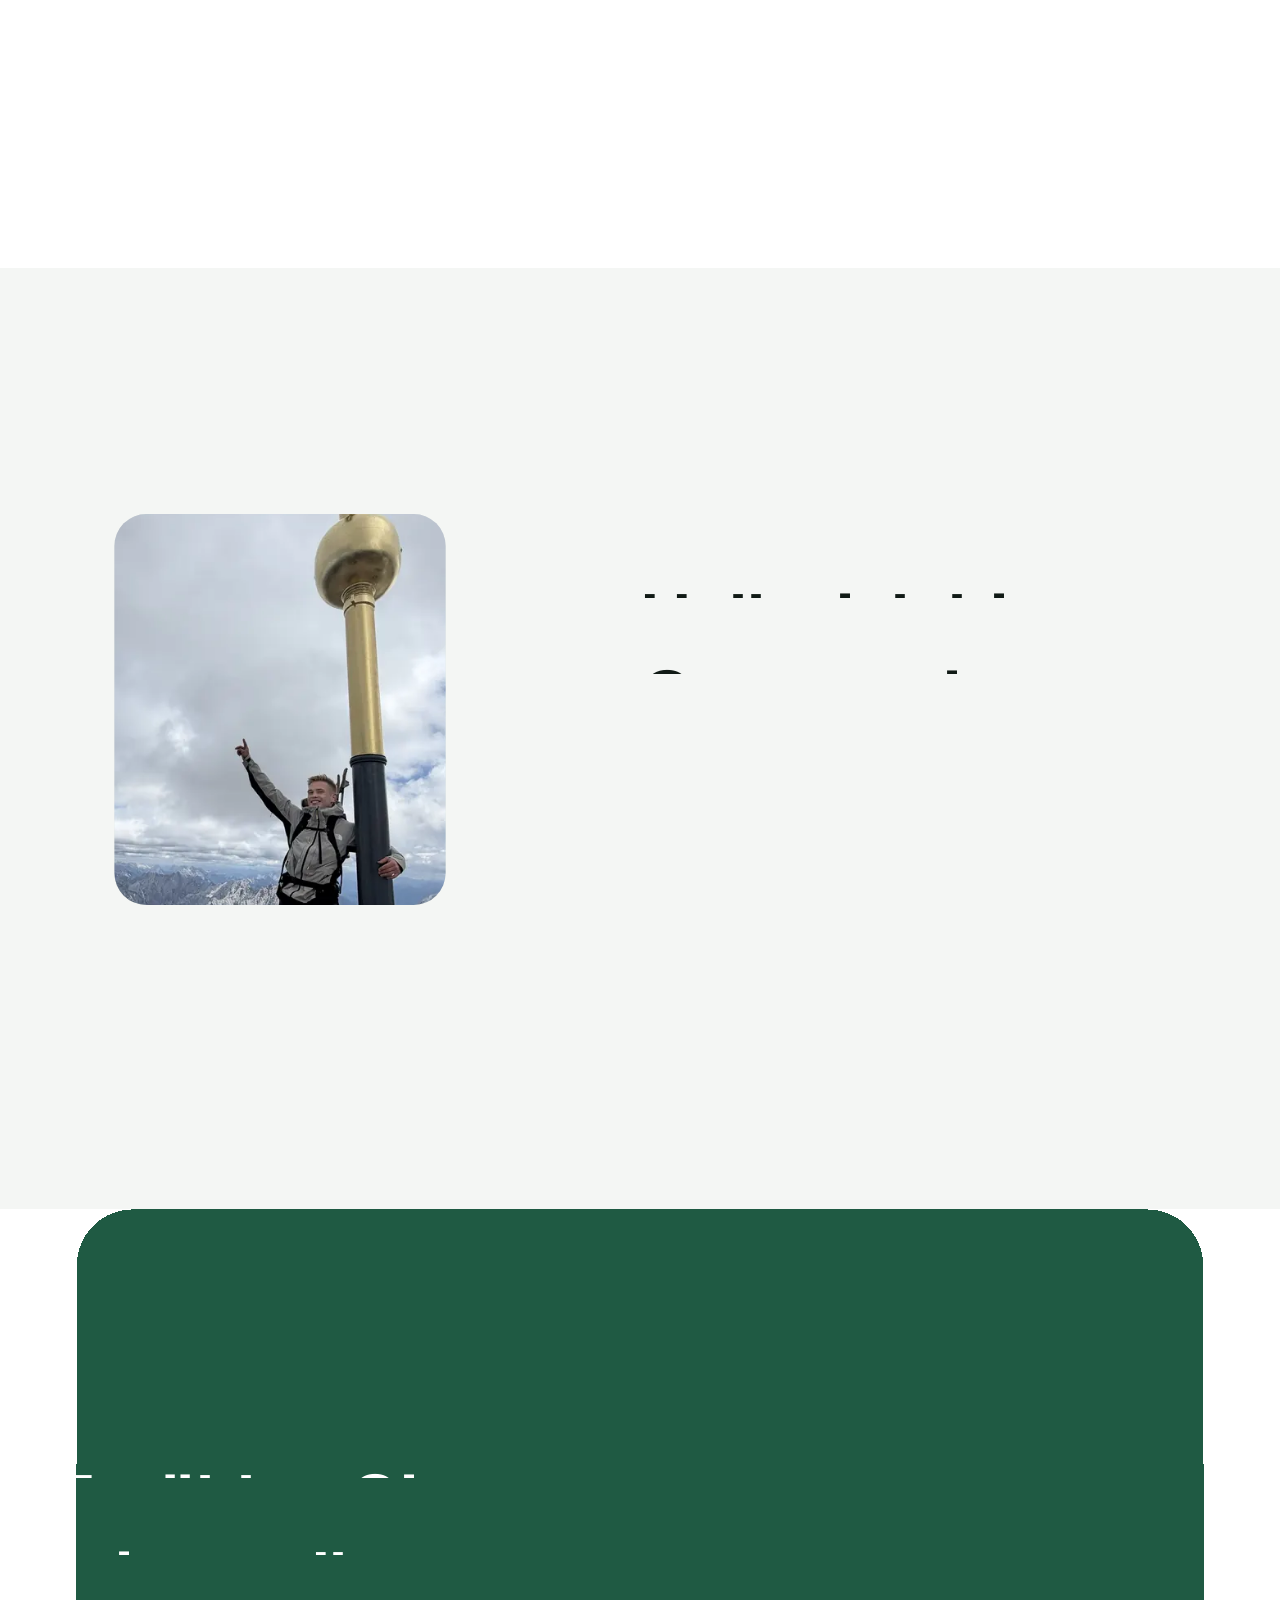
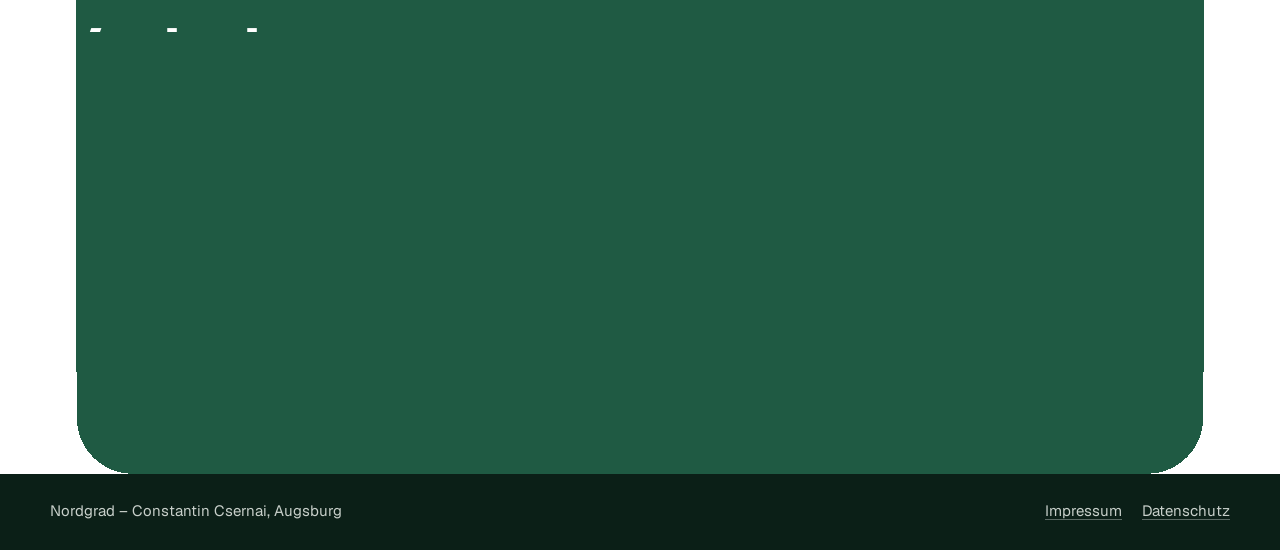
==== commit 0dc41201: "Telefonnummer bis zur Freischaltung ausgeblendet Co-Authored-By: Claude Fable 5.2 <noreply@anthropic" ====
--- a/index.html
+++ b/index.html
@@ -64,7 +64,7 @@
         <p class="vorspann" data-auf>Social Media, Inhalte mit Creatorn, Werbeanzeigen und die Webseite dazu. Alles aus einer Hand, deutschlandweit und international.</p>
         <div class="knoepfe" data-auf>
           <a class="knopf voll" href="mailto:nordgrad.augsburg@gmail.com?subject=Anfrage%20Social%20Media">E-Mail schreiben</a>
-          <a class="knopf leer" href="tel:+4915679842759">01567 9842759 anrufen</a>
+          <a class="knopf leer" href="#leistungen">Leistungen ansehen</a>
         </div>
       </div>
 
@@ -85,7 +85,7 @@
               <div class="karte-seite karte-hinten" inert>
                 <div class="karte-glanz" aria-hidden="true"></div>
                 <dl class="karte-daten">
-                  <div><dt>Telefon</dt><dd><a href="tel:+4915679842759">01567 9842759</a></dd></div>
+                  
                   <div><dt>E-Mail</dt><dd><a href="mailto:nordgrad.augsburg@gmail.com">nordgrad.augsburg@gmail.com</a></dd></div>
                   <div><dt>Sitz</dt><dd>Augsburg, Deutschland</dd></div>
                 </dl>
@@ -352,16 +352,13 @@
     <section class="kontakt" id="kontakt" aria-labelledby="kontakt-titel">
       <div class="huelle">
         <h2 id="kontakt-titel">Erzählen Sie mir von Ihrem Vorhaben.</h2>
-        <p class="vorspann">Schreiben Sie mir kurz, was Sie vorhaben, oder rufen Sie an. Ich melde mich innerhalb von zwei Werktagen.</p>
+        <p class="vorspann">Schreiben Sie mir kurz, was Sie vorhaben. Ich melde mich innerhalb von zwei Werktagen, auf Wunsch auch telefonisch.</p>
         <ul class="kontakt-wege">
           <li>
             <span class="kontakt-art">E-Mail</span>
             <a href="mailto:nordgrad.augsburg@gmail.com?subject=Anfrage%20Social%20Media">nordgrad.augsburg<wbr>@gmail.com</a>
           </li>
-          <li>
-            <span class="kontakt-art">Telefon</span>
-            <a href="tel:+4915679842759">01567 9842759</a>
-          </li>
+          
         </ul>
       </div>
     </section>
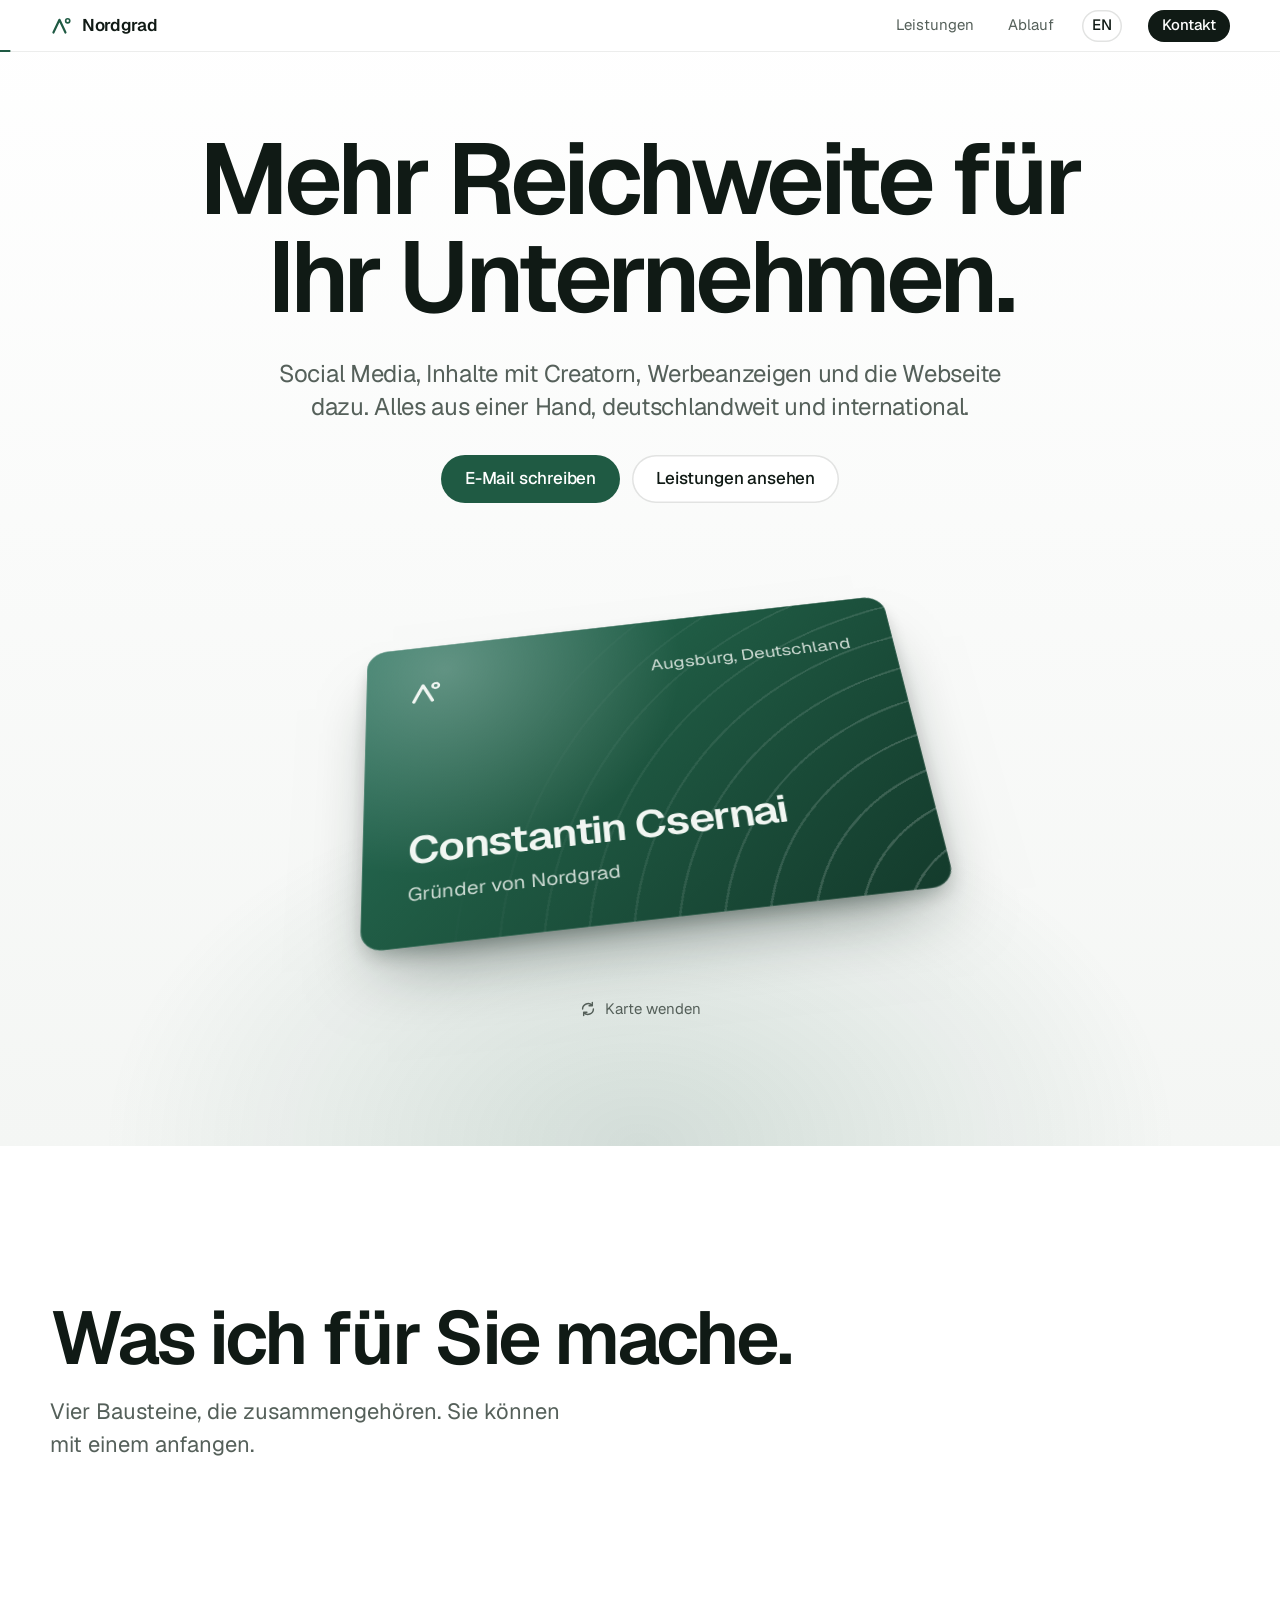
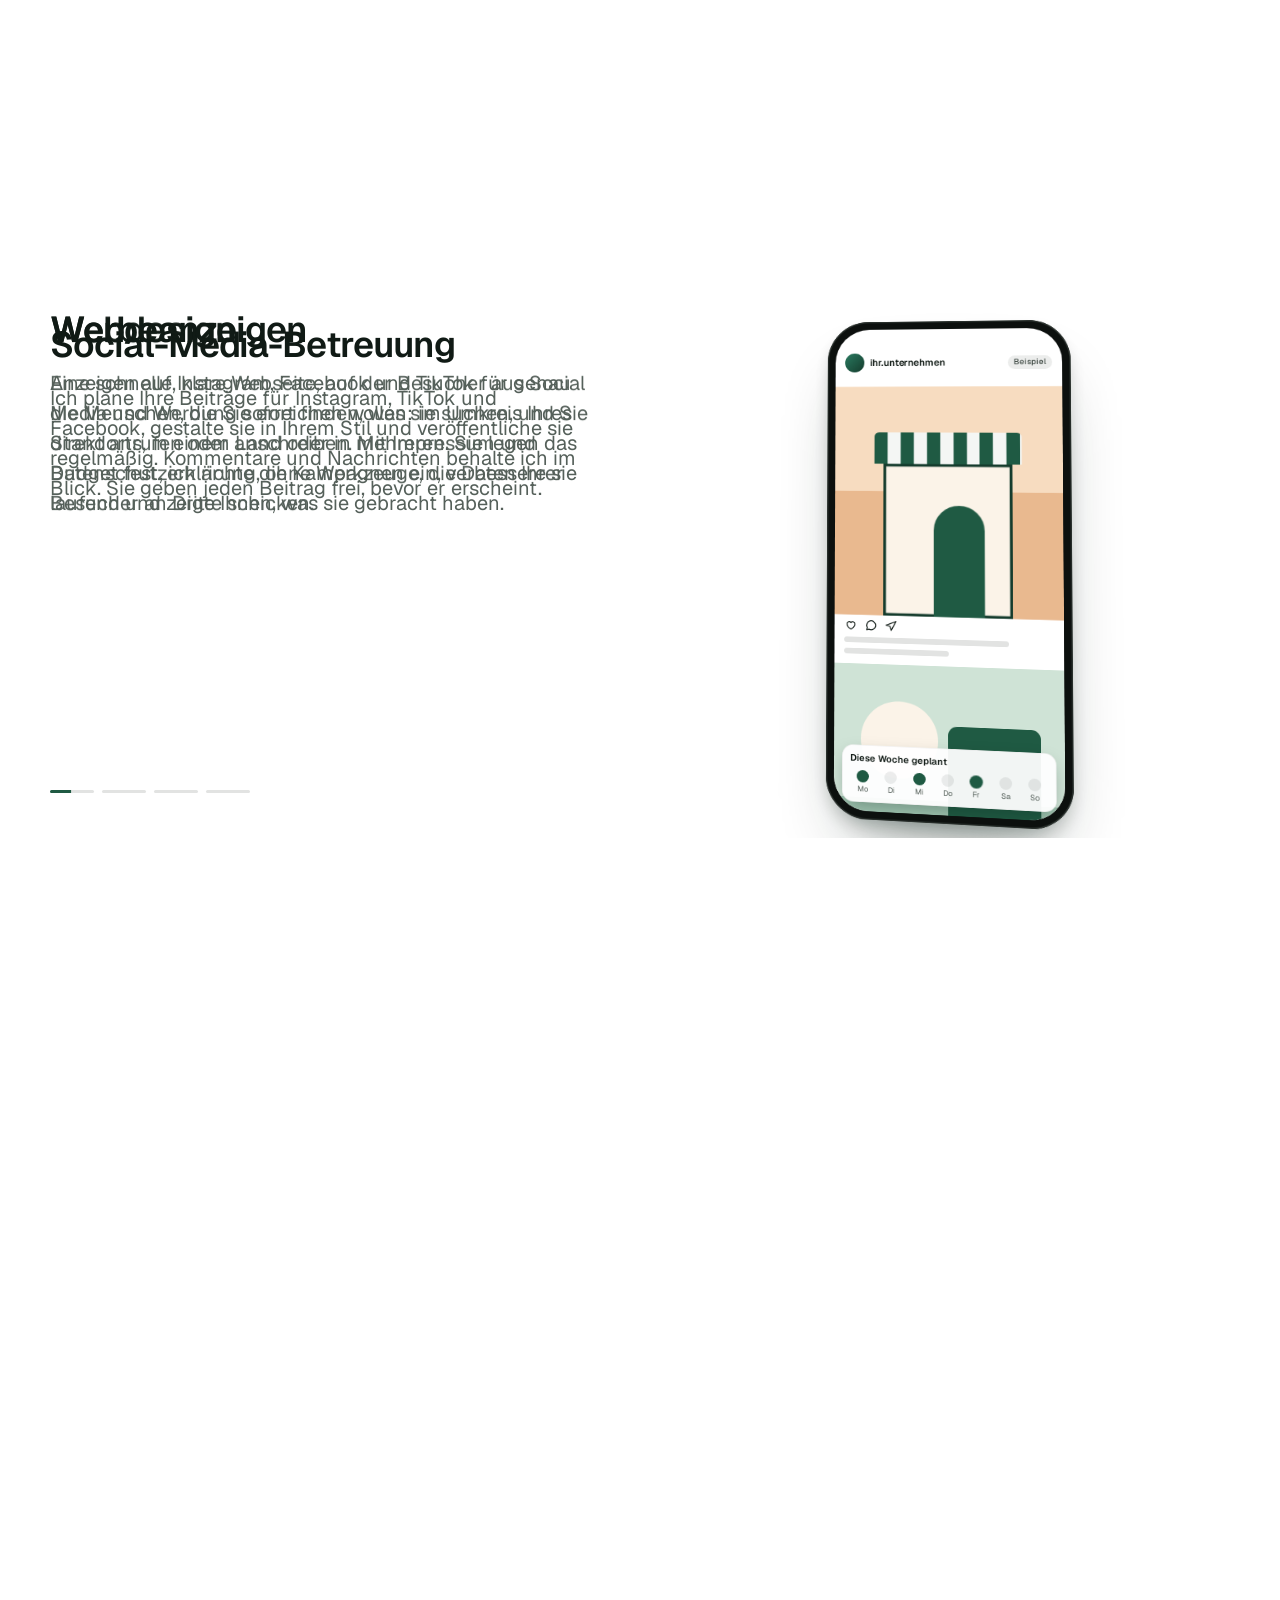
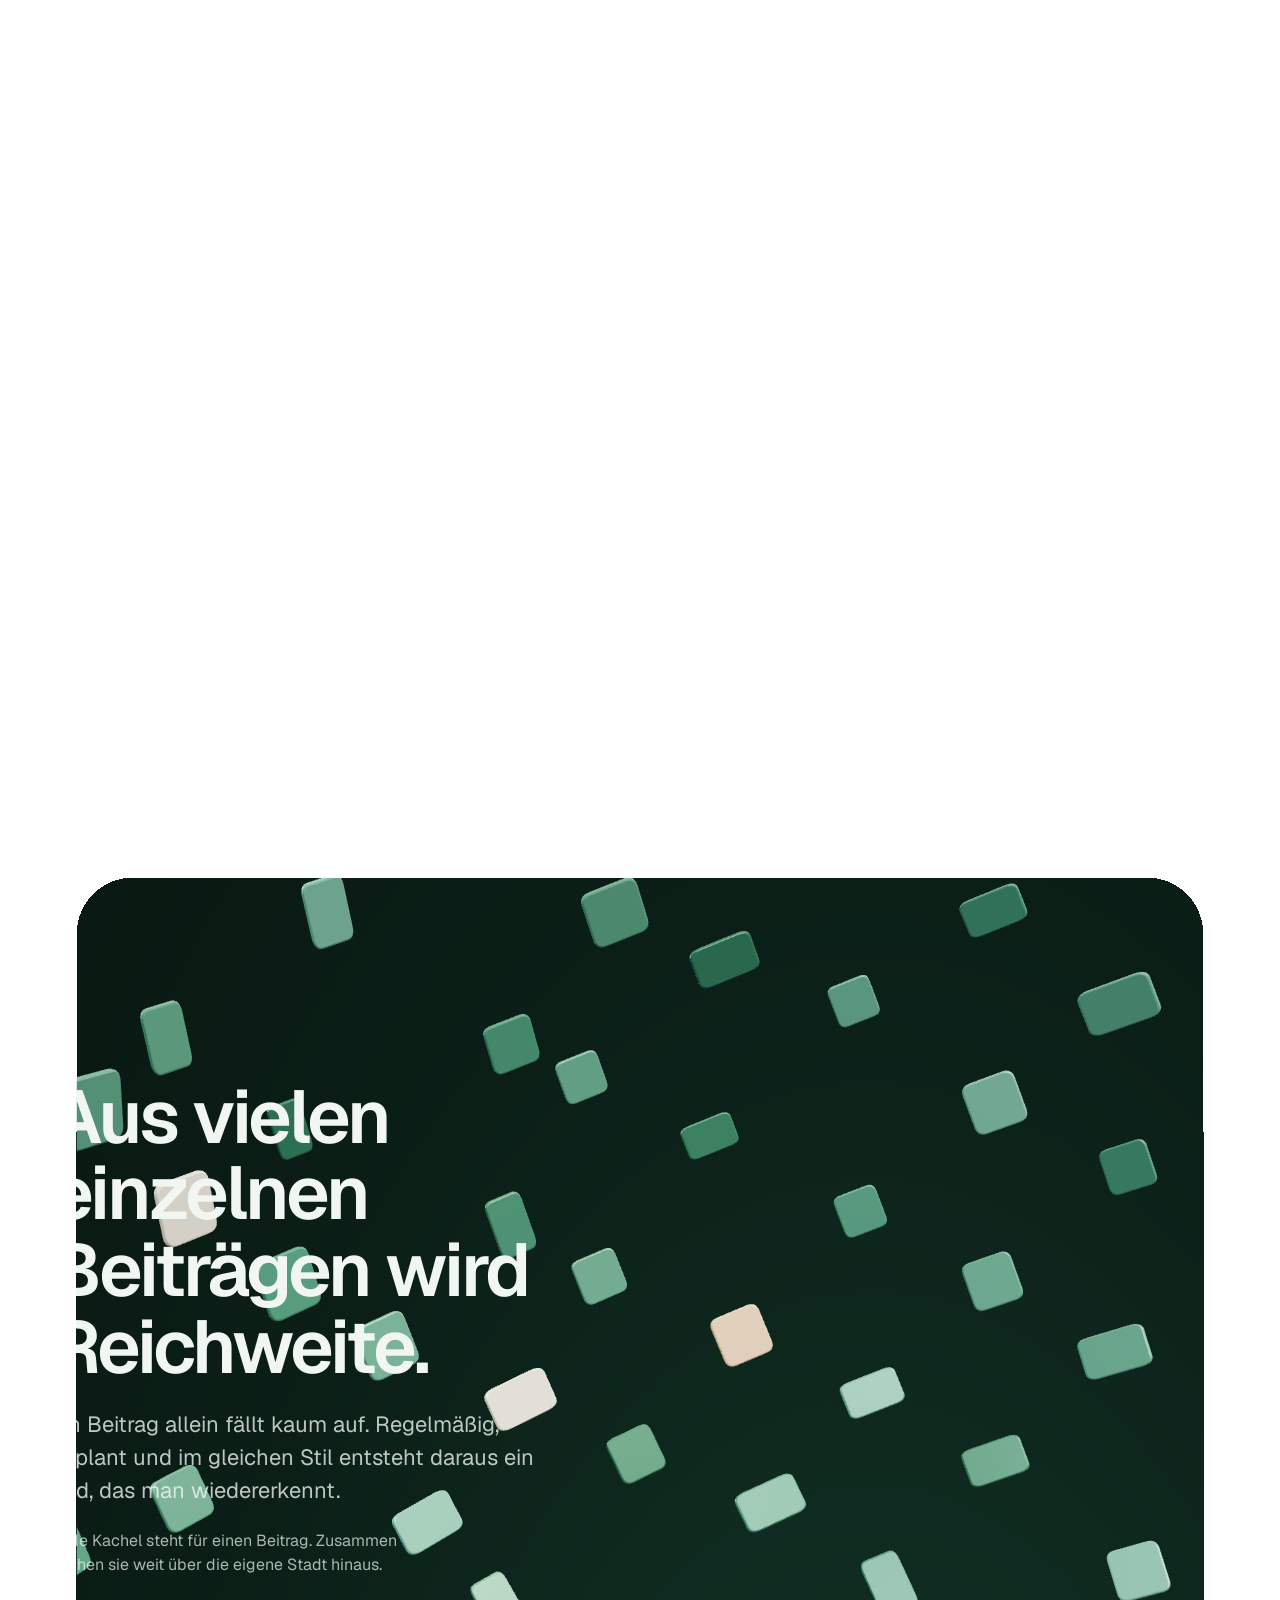
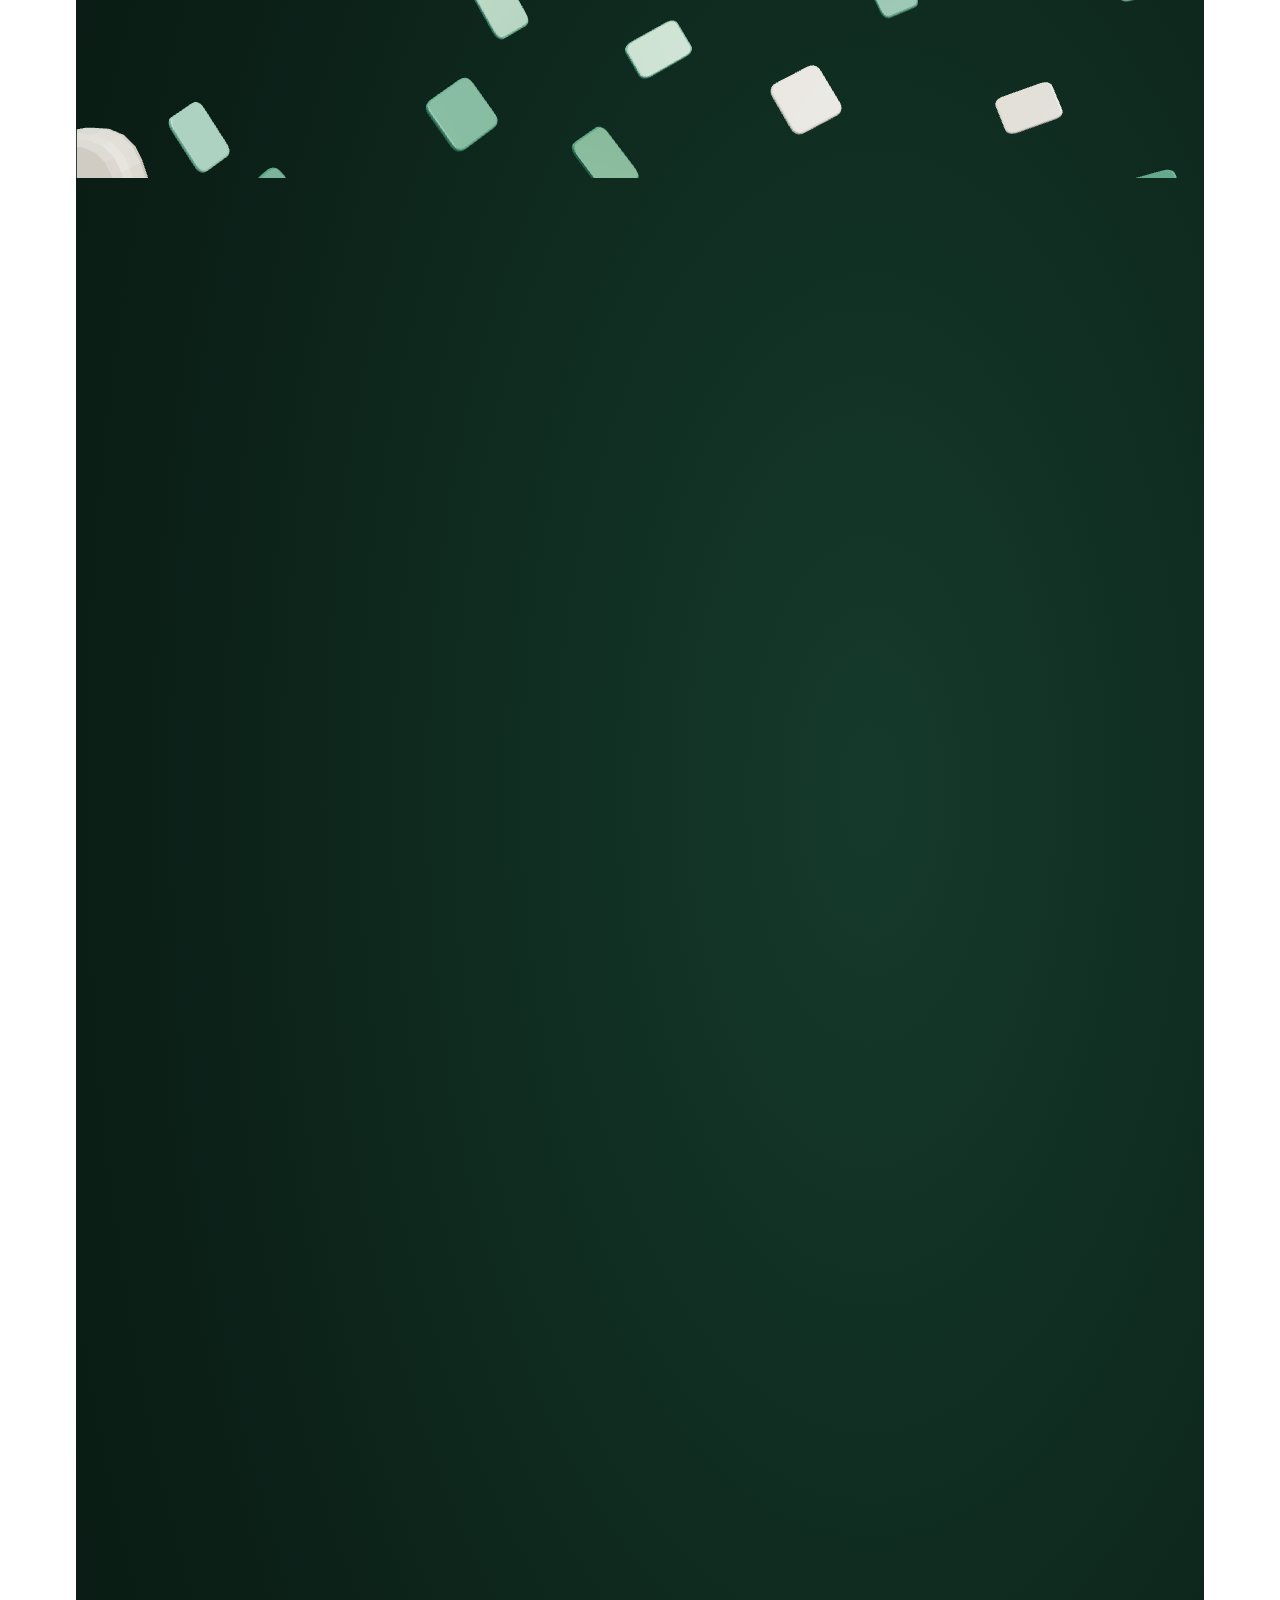
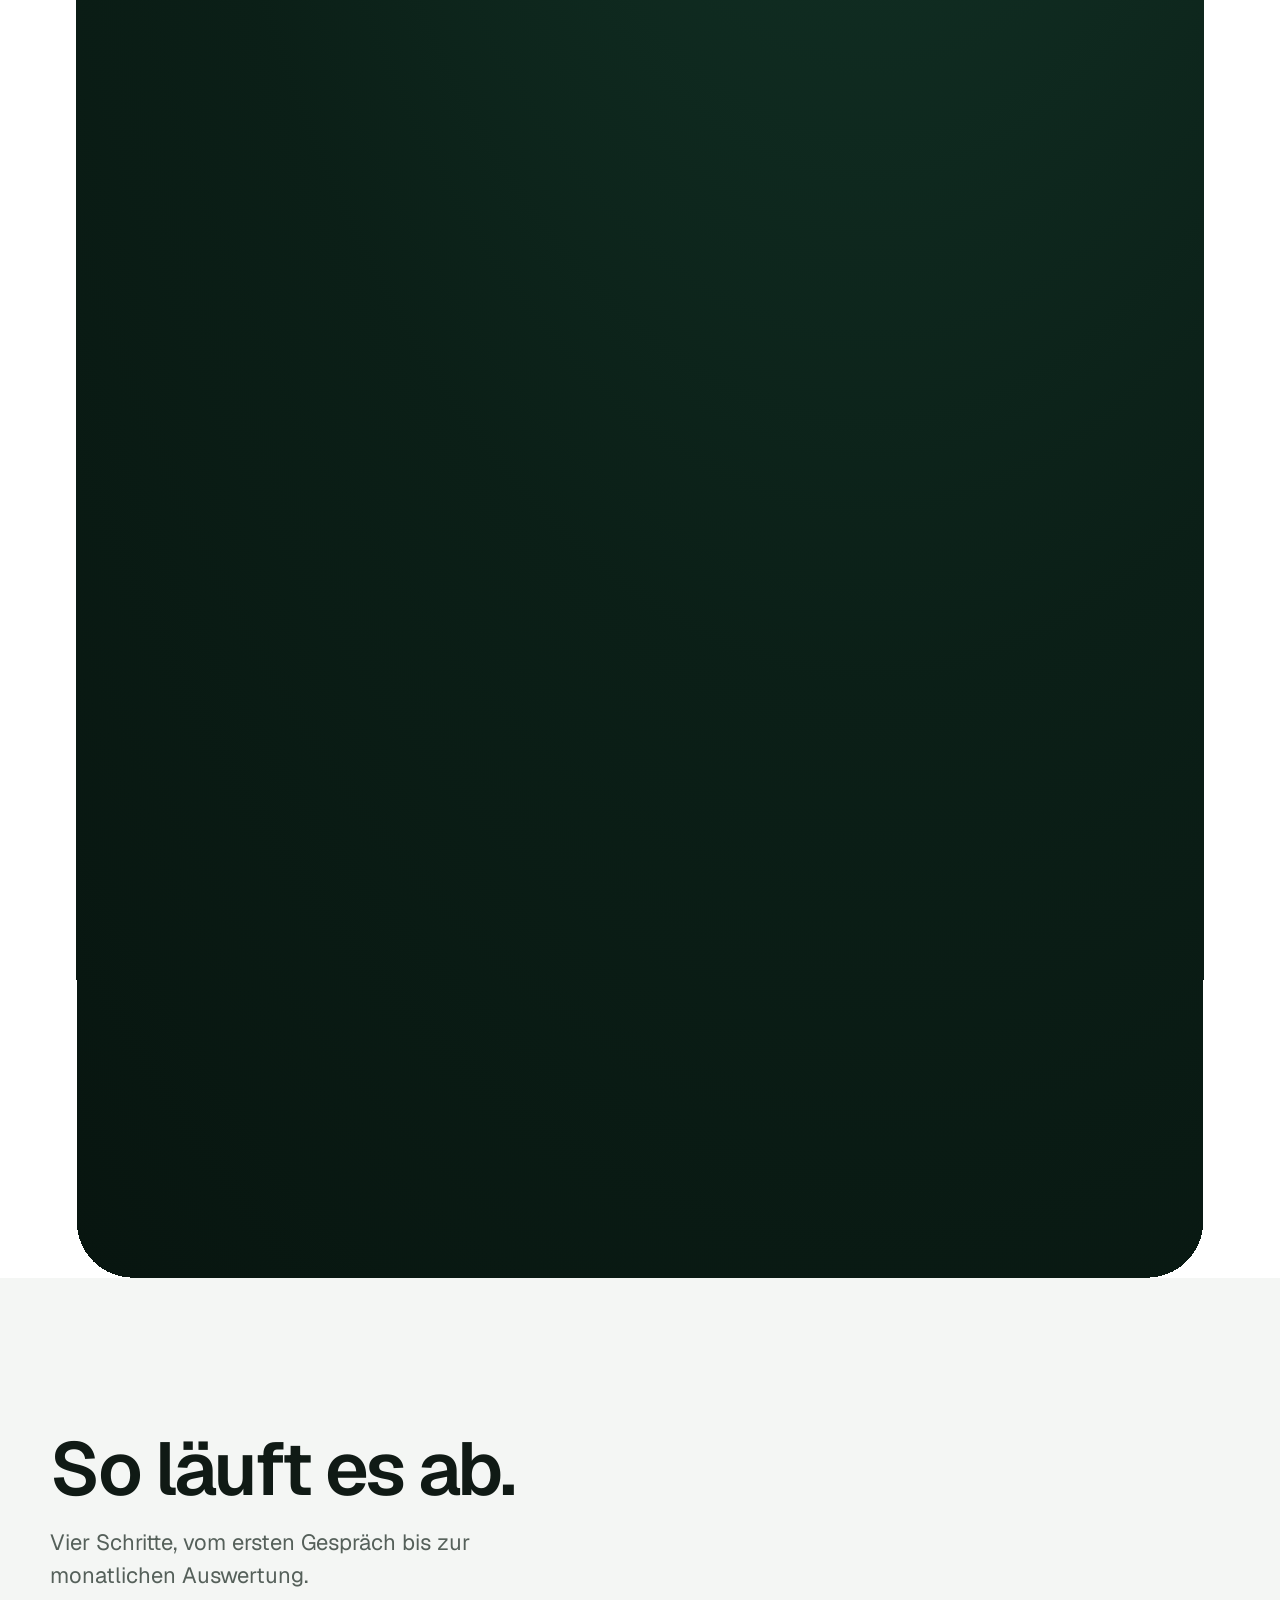
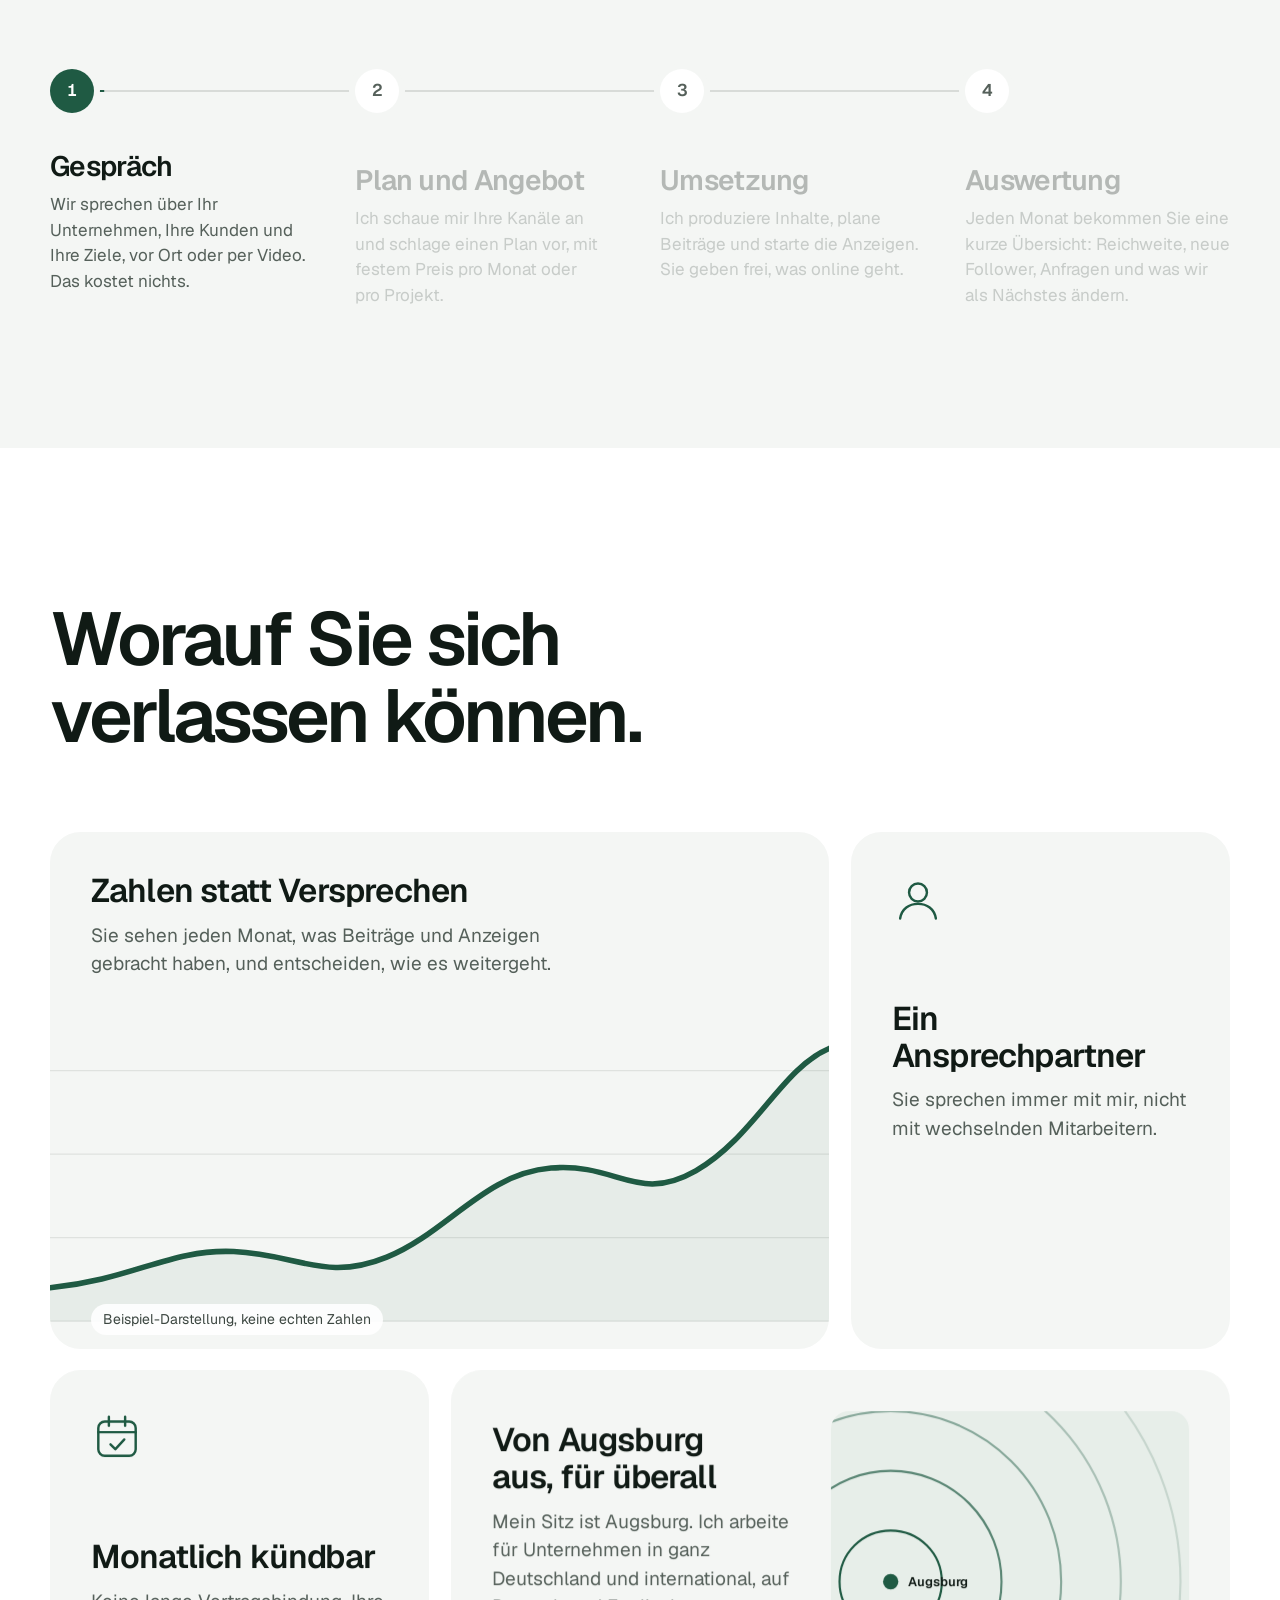
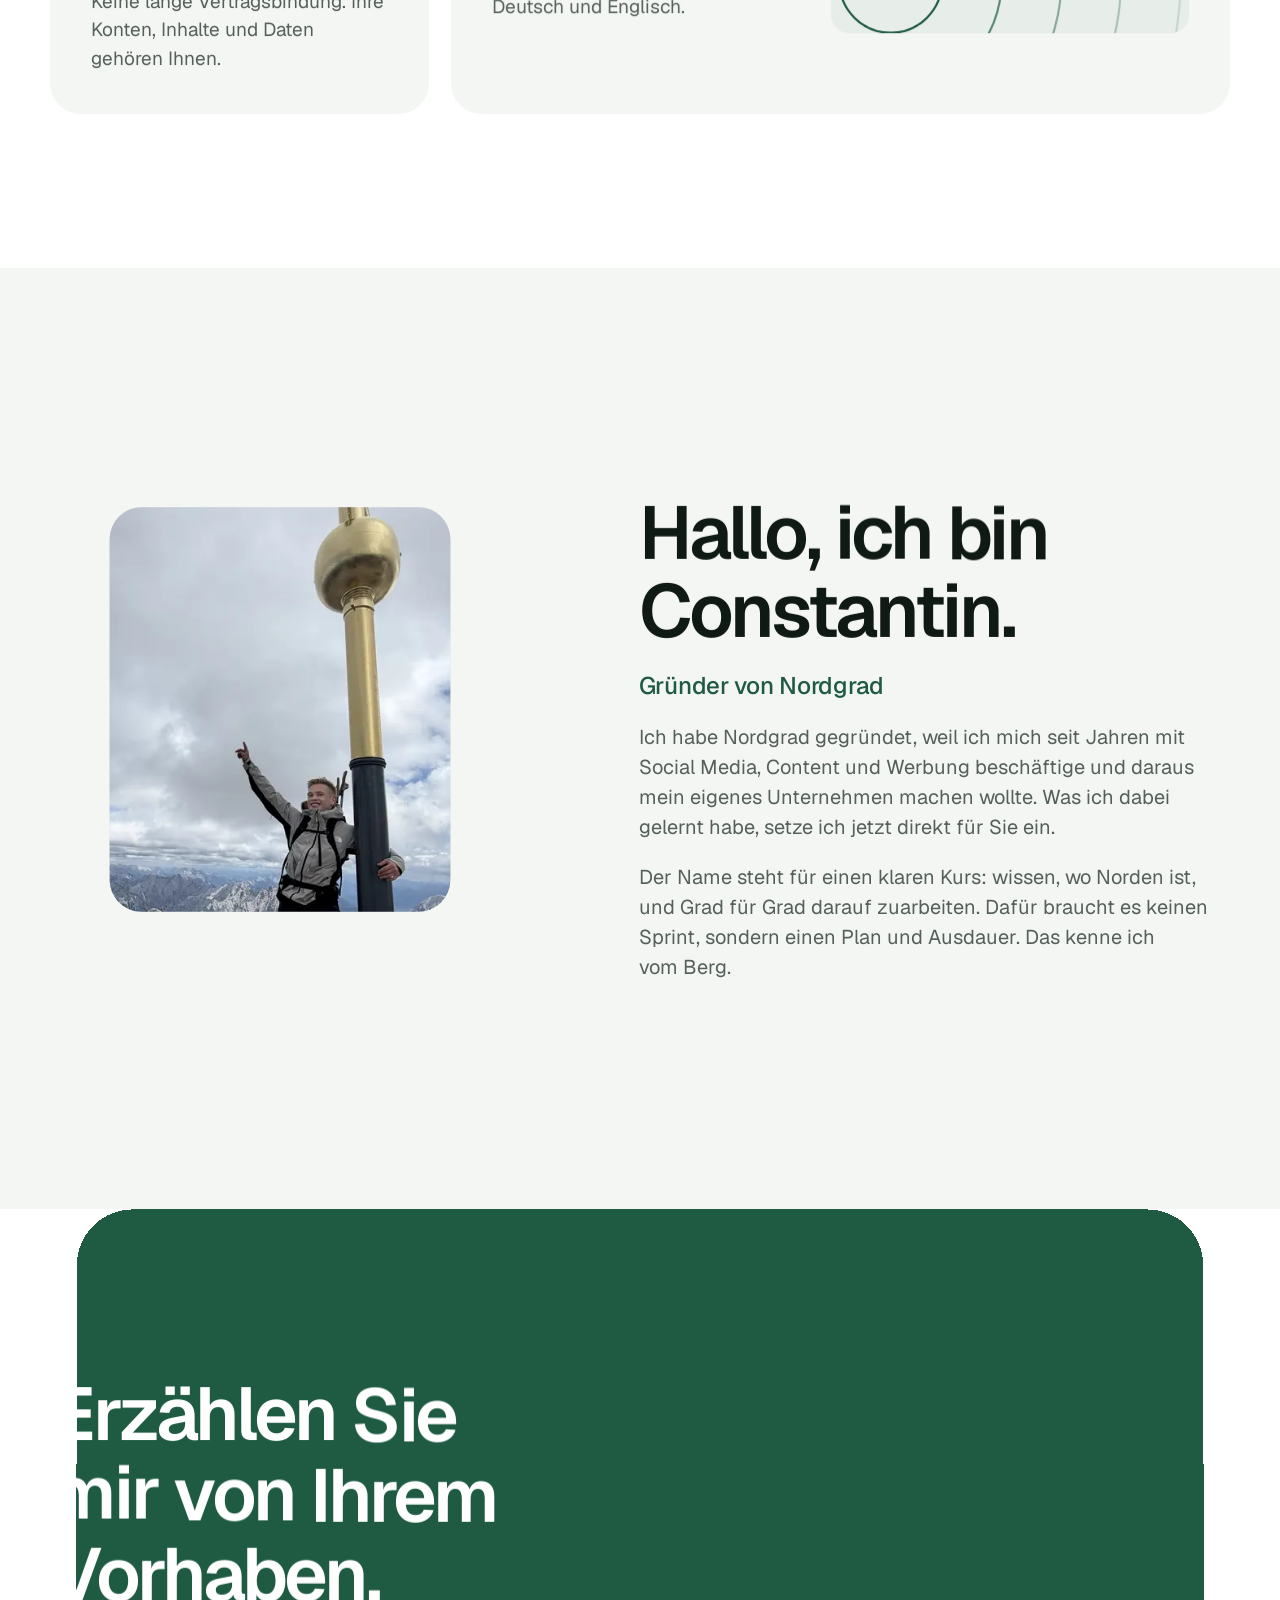
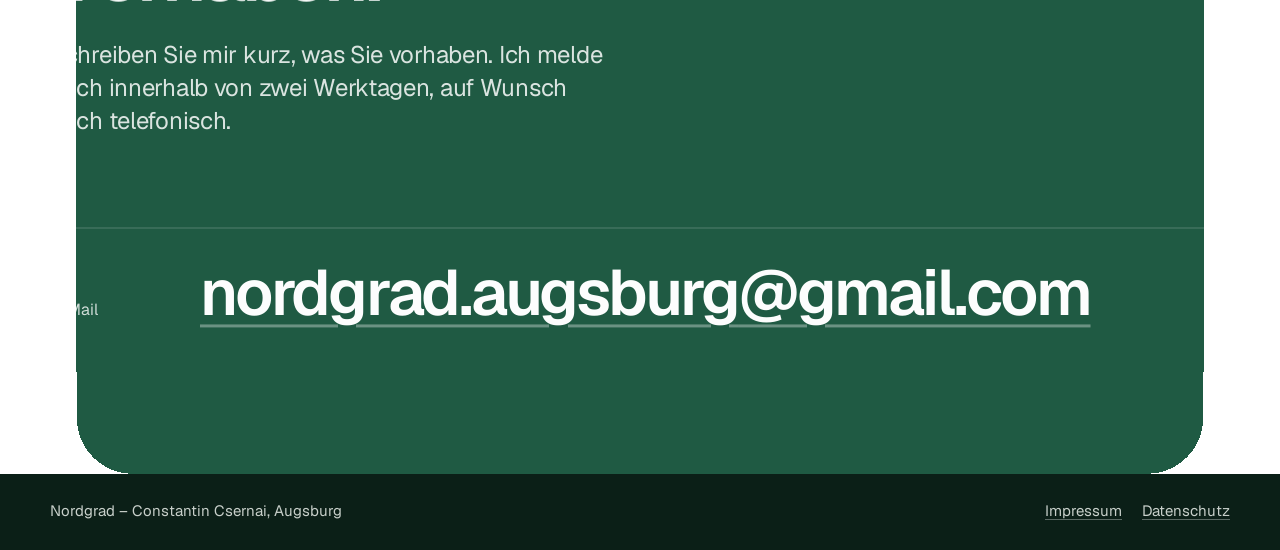
==== commit 6a69468f: "Kartenrückseite: E-Mail in einer Zeile Co-Authored-By: Claude Fable 5.2 <noreply@anthropic.com>" ====
--- a/index.html
+++ b/index.html
@@ -26,7 +26,7 @@
     })();
   </script>
   <script type="module" crossorigin src="./assets/haupt-DTCzQ9o9.js"></script>
-  <link rel="stylesheet" crossorigin href="./assets/haupt-CMyVVZ3z.css">
+  <link rel="stylesheet" crossorigin href="./assets/haupt-BXB99uZO.css">
 </head>
 <body>
   <svg width="0" height="0" class="unsichtbar" aria-hidden="true" focusable="false">
--- a/assets/haupt-BXB99uZO.css
+++ b/assets/haupt-BXB99uZO.css
@@ -0,0 +1 @@
+@font-face{font-family:Geist;font-style:normal;font-display:swap;font-weight:100 900;src:url(./geist-latin-wght-normal-BgDaEnEv.woff2)format("woff2-variations");unicode-range:U+??,U+131,U+152-153,U+2BB-2BC,U+2C6,U+2DA,U+2DC,U+304,U+308,U+329,U+2000-206F,U+20AC,U+2122,U+2191,U+2193,U+2212,U+2215,U+FEFF,U+FFFD}@font-face{font-family:Geist;font-style:normal;font-display:swap;font-weight:100 900;src:url(./geist-latin-ext-wght-normal-DC-KSUi6.woff2)format("woff2-variations");unicode-range:U+100-2BA,U+2BD-2C5,U+2C7-2CC,U+2CE-2D7,U+2DD-2FF,U+1D00-1DBF,U+1E00-1E9F,U+1EF2-1EFF,U+2020,U+20A0-20AB,U+20AD-20C0,U+2113,U+2C60-2C7F,U+A720-A7FF}:root{--weiss:#fff;--papier:#f4f6f4;--tinte:#101a15;--tinte-2:#55605a;--gruen:#1f5a43;--gruen-tief:#0b1f17;--gruen-hell:#9ad8b8;--linie:#101a151f;--fokus:#1f5a43;--rand:clamp(16px, 5vw, 48px);--breite:1180px;--kopf-h:52px;--ease-out:cubic-bezier(.23, 1, .32, 1);--ease-in-out:cubic-bezier(.77, 0, .175, 1);--schrift:"Geist", ui-sans-serif, system-ui, -apple-system, "Segoe UI", Roboto, "Helvetica Neue", Arial, sans-serif}*,:before,:after{box-sizing:border-box}html{-webkit-text-size-adjust:100%;-moz-text-size-adjust:100%;text-size-adjust:100%;scroll-padding-top:calc(var(--kopf-h) + 16px)}body{background:var(--weiss);color:var(--tinte);font-family:var(--schrift);font-feature-settings:"ss01", "cv11";-webkit-font-smoothing:antialiased;-moz-osx-font-smoothing:grayscale;margin:0;font-size:1.0625rem;line-height:1.5;overflow-x:clip}h1,h2,h3,p,ol,ul,dl,dd,figure{margin:0}ol,ul{padding:0;list-style:none}a{color:inherit}svg{display:block}button{font:inherit;color:inherit}h1,h2,h3{text-wrap:balance;overflow-wrap:break-word;font-weight:600}h1{letter-spacing:-.045em;font-size:clamp(2.75rem,1rem + 7.2vw,6.25rem);line-height:.98}h2{letter-spacing:-.04em;font-size:clamp(2.25rem,1.3rem + 4.2vw,4.75rem);line-height:1.03}h3{letter-spacing:-.025em;font-size:clamp(1.5rem,1.2rem + 1.3vw,2.25rem);line-height:1.12}p{text-wrap:pretty}.vorspann{letter-spacing:-.012em;color:var(--tinte-2);font-size:clamp(1.1875rem,1.05rem + .7vw,1.5rem);line-height:1.38}.huelle{width:min(100% - 2 * var(--rand), var(--breite));margin-inline-start:auto;margin-inline-end:auto}.unsichtbar{width:0;height:0;position:absolute;overflow:hidden}:focus-visible{outline:3px solid var(--fokus);outline-offset:3px;border-radius:6px}.sprung{z-index:100;background:var(--tinte);color:var(--weiss);border-radius:999px;padding:10px 16px;text-decoration:none;position:fixed;top:8px;left:8px;transform:translateY(-200%)}.sprung:focus-visible{outline-color:var(--gruen-hell);transform:none}.abschnitt-kopf{gap:18px;margin-bottom:clamp(40px,6vw,88px);display:grid}.abschnitt-kopf h2{max-width:15ch}.abschnitt-kopf p{color:var(--tinte-2);max-width:36ch;font-size:clamp(1.125rem,1rem + .5vw,1.375rem)}.knoepfe{flex-wrap:wrap;justify-content:center;gap:12px;display:flex}.knopf{letter-spacing:-.01em;min-height:48px;transition:transform .16s var(--ease-out), background-color .2s ease, box-shadow .2s ease;border-radius:999px;justify-content:center;align-items:center;padding:0 24px;font-size:1.0625rem;font-weight:500;text-decoration:none;display:inline-flex}.knopf:active{transform:scale(.97)}.knopf.voll{background:var(--gruen);color:var(--weiss)}.knopf.leer{box-shadow:inset 0 0 0 1.5px var(--linie);background:var(--weiss)}@media (hover:hover) and (pointer:fine){.knopf.voll:hover{background:#174634}.knopf.leer:hover{box-shadow:inset 0 0 0 1.5px var(--tinte)}}.kopf{z-index:50;height:var(--kopf-h);-webkit-backdrop-filter:saturate(180%)blur(18px);backdrop-filter:saturate(180%)blur(18px);background:#ffffffc7;border-bottom:1px solid #101a1514;position:fixed;top:0;bottom:auto;left:0;right:0}.kopf-innen{width:min(100% - 2 * var(--rand), var(--breite));justify-content:space-between;align-items:center;gap:16px;height:100%;margin-inline-start:auto;margin-inline-end:auto;display:flex}.kopf-name{letter-spacing:-.02em;white-space:nowrap;align-items:center;gap:10px;min-height:44px;font-weight:600;text-decoration:none;display:inline-flex}.kopf-zeichen{width:22px;height:22px;color:var(--gruen);flex:none}.kopf nav{align-items:center;gap:clamp(4px,2vw,22px);font-size:.9375rem;display:flex}.kopf nav a{min-height:44px;color:var(--tinte-2);align-items:center;padding:0 6px;text-decoration:none;transition:color .16s;display:inline-flex}.kopf nav a.sprache{min-width:40px;min-height:32px;box-shadow:inset 0 0 0 1.5px var(--linie);color:var(--tinte);border-radius:999px;justify-content:center;padding:0 10px;font-weight:500}.kopf nav a.kopf-kontakt{background:var(--tinte);min-height:32px;color:var(--weiss);transition:transform .16s var(--ease-out), background-color .2s ease;border-radius:999px;margin-left:4px;padding:0 14px;font-weight:500}.kopf nav a.kopf-kontakt:active{transform:scale(.97)}@media (hover:hover) and (pointer:fine){.kopf nav a:hover{color:var(--tinte)}.kopf nav a.kopf-kontakt:hover{color:var(--weiss);background:var(--gruen)}}@media (max-width:520px){.nur-breit{display:none!important}.kopf nav a:not(.kopf-kontakt):not(.sprache){display:none}}.lesefortschritt{background:var(--gruen);transform-origin:0;width:100%;height:2px;display:none;position:absolute;bottom:-1px;left:0;transform:scaleX(0)}.bewegt .lesefortschritt{display:block}.held{padding:calc(var(--kopf-h) + clamp(40px, 6vw, 88px)) 0 clamp(64px, 9vw, 128px);background:radial-gradient(60% 46% at 50% 100%, #1f5a4329, transparent 70%), linear-gradient(var(--weiss), var(--papier));position:relative;overflow:clip}.held-text{text-align:center;justify-items:center;gap:clamp(20px,2.6vw,32px);display:grid}.held h1{max-width:16ch}.held .vorspann{max-width:46ch}.wort{overflow-clip-margin:.12em;vertical-align:top;margin-bottom:-.22em;padding-bottom:.22em;display:inline-block;overflow:clip}.wort>span{will-change:transform;display:inline-block}.karte-raum{--kw:min(600px, 86vw);perspective:1400px;perspective-origin:50% 40%;justify-items:center;gap:clamp(20px,3vw,32px);margin-top:clamp(40px,5vw,72px);display:grid}.karte-scroll,.karte-kipp{transform-style:preserve-3d}.karte{width:var(--kw);aspect-ratio:85/55;font-size:calc(var(--kw) * .036);transform-style:preserve-3d;transition:transform .8s var(--ease-in-out);position:relative}.karte.gewendet{transform:rotateY(180deg)}.karte-seite{border-radius:calc(var(--kw) * .04);-webkit-backface-visibility:hidden;backface-visibility:hidden;box-shadow:0 calc(var(--kw) * .07) calc(var(--kw) * .12) calc(var(--kw) * -.05) #0b1f1780, 0 calc(var(--kw) * .02) calc(var(--kw) * .04) calc(var(--kw) * -.015) #0b1f1759;position:absolute;top:0;bottom:0;left:0;right:0;overflow:hidden}.karte-vorn{color:#f1f6f2;background:linear-gradient(135deg,#27705a 0%,#1f5a43 42%,#143b2c 100%);grid-template:"zeichen ort""kopf kopf"1fr/1fr auto;padding:8% 8% 7.5%;display:grid}.karte-vorn:after{content:"";border-radius:inherit;pointer-events:none;position:absolute;top:0;bottom:0;left:0;right:0;box-shadow:inset 0 0 0 1px #ffffff24,inset 0 1px #ffffff38}.karte-muster{opacity:.2;background:repeating-radial-gradient(circle at 112% 118%,#0000 0 5.2%,#fff 5.2% 5.5%);position:absolute;top:0;bottom:0;left:0;right:0;-webkit-mask-image:linear-gradient(115deg,#0000 30%,#000 100%);mask-image:linear-gradient(115deg,#0000 30%,#000 100%)}.karte-glanz{aspect-ratio:1;pointer-events:none;background:radial-gradient(closest-side,#ffffff47,#fff0 100%);border-radius:50%;width:90%;position:absolute;top:-60%;left:-30%}.karte-zeichen{aspect-ratio:1;color:#f1f6f2;grid-area:zeichen;width:14%;height:auto;position:relative}.karte-ort{letter-spacing:-.005em;color:#f1f6f2d1;grid-area:ort;font-size:1em;position:relative}.karte-kopf{grid-area:kopf;align-self:end;position:relative}.karte-name{letter-spacing:-.035em;font-size:2.15em;font-weight:600;line-height:1.05}.karte-rolle{color:#f1f6f2d1;margin-top:.5em;font-size:1em}.karte-hinten{color:var(--tinte);background:linear-gradient(135deg,#fff,#eef3ef);align-content:center;padding:8%;display:grid;transform:rotateY(180deg)}.karte-hinten .karte-glanz{background:radial-gradient(closest-side,#1f5a431a,#1f5a4300)}.karte-daten{gap:.9em;display:grid;position:relative}.karte-daten>div{grid-template-columns:4.6em 1fr;align-items:baseline;gap:.6em;display:grid}.karte-daten dt{color:var(--tinte-2);font-size:.95em}.karte-daten dd{letter-spacing:-.02em;white-space:nowrap;font-size:1.12em;font-weight:500}.karte-daten a{text-underline-offset:.18em;-webkit-text-decoration:underline #1f5a4359;text-decoration:underline #1f5a4359}.karte-wenden{min-height:44px;color:var(--tinte-2);cursor:pointer;transition:transform .16s var(--ease-out), color .16s ease, background-color .2s ease;background:0 0;border:0;border-radius:999px;align-items:center;gap:8px;padding:0 18px;font-size:.9375rem;display:inline-flex}.karte-wenden svg{width:18px;height:18px}.karte-wenden:active{transform:scale(.97)}@media (hover:hover) and (pointer:fine){.karte-wenden:hover{color:var(--tinte);background:#101a150f}.karte-vorn{cursor:pointer}}.bewegt .held [data-auf],.bewegt .held .karte-raum{opacity:0}.bewegt .held h1{visibility:hidden}.leistungen{background:var(--weiss);padding-top:clamp(88px,12vw,176px)}.fortschritt{display:none}.buehne{gap:clamp(72px,10vw,136px);padding-bottom:clamp(88px,12vw,176px);display:grid}.leistung{--gh:min(600px, 150vw);width:min(100% - 2 * var(--rand), var(--breite));justify-items:center;gap:40px;margin-inline-start:auto;margin-inline-end:auto;display:grid}.leistung-text{gap:18px;max-width:34rem;display:grid}.leistung-text p{color:var(--tinte-2);font-size:clamp(1.0625rem,1rem + .35vw,1.25rem)}@media (min-width:800px){.leistung{grid-template-columns:1fr 1fr;align-items:center;gap:48px}.leistung-text{justify-self:start}.leistung:nth-child(odd) .leistung-text{order:2}}.geraet{height:var(--gh);aspect-ratio:9/18.8;padding:calc(var(--gh) * .016);border-radius:calc(var(--gh) * .082);box-shadow:inset 0 0 0 1.5px #2b322e, 0 calc(var(--gh) * .08) calc(var(--gh) * .14) calc(var(--gh) * -.06) #0b1f1773, 0 calc(var(--gh) * .02) calc(var(--gh) * .04) calc(var(--gh) * -.012) #0b1f174d;transform-style:preserve-3d;background:#0c100e}.schirm{border-radius:calc(var(--gh) * .068);background:#000;height:100%;position:relative;overflow:hidden;container-type:inline-size}.schirm-inhalt{color:#101a15;background:#fff;flex-direction:column;font-size:4.3cqw;line-height:1.25;display:flex;position:absolute;top:0;bottom:0;left:0;right:0}.schirm-inhalt svg{width:100%;height:100%}.marke{color:#3c4741;background:#101a1514;border-radius:99em;margin-left:auto;padding:.25em .7em;font-size:.82em;font-weight:500}.marke.hell{color:#fff;background:#0000006b}.avatar{background:linear-gradient(135deg,#2a7a60,#143b2c);border-radius:50%;flex:none;width:2em;height:2em}.app-name{letter-spacing:-.01em;font-weight:600}.zeile{width:var(--w,60%);background:#101a151f;border-radius:99em;height:.62em;display:block}.zeile.hell{background:#ffffffd9}.s-feed{gap:4cqw;padding-top:11cqw;overflow:hidden}.app-kopf{align-items:center;gap:.6em;padding:0 4.5cqw 3cqw;display:flex}.beitrag{gap:2.4cqw;display:grid}.beitrag .zeile{margin-left:4.5cqw}.bild{aspect-ratio:1/1.02;position:relative;overflow:hidden}.bild-laden{background:linear-gradient(#f7dcc0 0 46%,#e9b98f 46% 100%)}.bild-laden i:first-child{background:repeating-linear-gradient(90deg,#1f5a43 0 9%,#f4f6f4 9% 18%);border-radius:2cqw 2cqw 0 0;height:14%;position:absolute;top:20%;left:18%;right:18%}.bild-laden i:nth-child(2){background:#fbf3e8;position:absolute;top:34%;bottom:0;left:22%;right:22%;box-shadow:inset 0 0 0 1.2cqw #143b2c}.bild-laden i:nth-child(3){background:#1f5a43;border-radius:12cqw 12cqw 0 0;width:22%;position:absolute;top:52%;bottom:0;left:44%}.aktionen{gap:3cqw;padding:0 4.5cqw;display:flex}.aktionen svg,.reel-leiste svg{fill:none;stroke:currentColor;stroke-width:1.8px;stroke-linejoin:round;stroke-linecap:round;width:6cqw;height:6cqw}.bild-zwei{background:linear-gradient(#cfe3d6 0 58%,#9fc4b0 58% 100%)}.bild-zwei i:first-child{aspect-ratio:1;background:#fbf3e8;border-radius:50%;width:34%;position:absolute;top:16%;left:12%}.bild-zwei i:nth-child(2){background:#1f5a43;border-radius:4cqw 4cqw 0 0;width:40%;height:60%;position:absolute;top:26%;right:10%}.plan{background:#fffffff0;border-radius:5cqw;gap:2.6cqw;padding:3.6cqw;display:grid;position:absolute;bottom:4cqw;left:3.5cqw;right:3.5cqw;box-shadow:0 3cqw 8cqw -2cqw #0b1f1759,inset 0 0 0 .3cqw #101a150f}.plan-titel{font-size:.95em;font-weight:600}.tage{color:#55605a;text-align:center;grid-template-columns:repeat(7,1fr);gap:1.2cqw;font-size:.78em;display:grid}.tage li{justify-items:center;gap:1cqw;display:grid}.tage b{background:#101a1514;border-radius:50%;width:5.4cqw;height:5.4cqw}.tage .an b{background:#1f5a43}.s-reel{color:#fff;background:#101a15}.streifen{grid-template-columns:repeat(3,1fr);width:300%;display:grid;position:absolute;top:0;bottom:0;left:0;right:0}.schuss{position:relative;overflow:hidden}.schuss-1{background:linear-gradient(115deg,#d9a877,#c48d5c)}.schuss-1 i{aspect-ratio:1;background:radial-gradient(circle,#f1dcc0 0 7%,#8a5631 8% 33%,#fff 34% 45%,#ece2d3 46% 49%,#fff 50% 100%);border-radius:50%;width:62%;position:absolute;top:42%;left:46%;transform:translate(-50%,-50%);box-shadow:0 6cqw 9cqw -3cqw #3c1e0a80}.schuss-1 b{transform-origin:0;background:#fff;border-radius:0 99em 99em 0;width:22%;height:8%;margin-top:-4%;position:absolute;top:42%;left:60%;transform:rotate(-24deg);box-shadow:0 3cqw 5cqw -2cqw #3c1e0a66}.schuss-1 u{background:#1f5a43;border-radius:2cqw;width:30%;height:16%;position:absolute;bottom:20%;left:8%;transform:rotate(14deg)}.schuss-2{background:linear-gradient(#cfe3d6 0 70%,#6f9a84 70%)}.schuss-2 i{background:#143b2c;border-radius:30cqw 30cqw 0 0;position:absolute;top:24%;bottom:30%;left:26%;right:26%}.schuss-2 b{background:repeating-linear-gradient(90deg,#fff 0 8%,#1f5a43 8% 16%);border-radius:2cqw;height:9%;position:absolute;top:14%;left:12%;right:12%}.schuss-3{background:linear-gradient(160deg,#f3d9a6,#e59e6c)}.schuss-3 i{background:#fff8ee;border-radius:5cqw;height:34%;position:absolute;top:28%;left:14%;right:14%;box-shadow:0 6cqw 10cqw -4cqw #3c1e0a66}.schuss-3 i:after{content:"";background:#1f5a43;border-radius:99em;height:12%;position:absolute;top:30%;left:12%;right:30%;box-shadow:0 5cqw #101a1524}.s-reel .marke{position:absolute;top:11cqw;right:4.5cqw}.reel-leiste{filter:drop-shadow(0 1px 2px #00000080);gap:5cqw;display:grid;position:absolute;bottom:34cqw;right:4cqw}.reel-fuss{background:linear-gradient(#0000,#0000009e);gap:2cqw;padding:14cqw 4.5cqw 5cqw;display:grid;position:absolute;bottom:0;left:0;right:0}.reel-wer{align-items:center;gap:.6em;font-weight:600;display:flex}.reel-titel{font-size:.95em}.reel-balken{background:#ffffff4d;border-radius:99em;height:.8cqw;margin-top:1.5cqw;display:block;overflow:hidden}.reel-balken i{transform-origin:0;background:#fff;height:100%;display:block;transform:scaleX(.66)}.s-anzeige{background:#fff}.karte-flaeche{flex:58%;position:relative;overflow:hidden}.karte-flaeche>svg{position:absolute;top:0;bottom:0;left:0;right:0}.karte-flaeche .marke{background:#ffffffd9;position:absolute;top:11cqw;right:4.5cqw}.umkreis{aspect-ratio:1;background:#1f5a4333;border-radius:50%;width:76%;margin:-38% 0 0 -38%;position:absolute;top:52%;left:46%;box-shadow:inset 0 0 0 .7cqw #1f5a43}.nadel{filter:drop-shadow(0 1cqw 1cqw #0000004d);width:9cqw;height:11.25cqw;margin:-11.25cqw 0 0 -4.5cqw;position:absolute;top:52%;left:46%}.nadel svg{fill:#1f5a43}.regler{gap:2.6cqw;padding:4cqw 4.5cqw 0;font-size:.9em;font-weight:600;display:grid}.regler-bahn{background:#101a151f;border-radius:99em;height:1.2cqw;position:relative}.regler-bahn i{border-radius:inherit;transform-origin:0;background:#1f5a43;position:absolute;top:0;bottom:0;left:0;right:0;transform:scaleX(.78)}.regler-bahn b{width:100%;height:0;position:absolute;top:50%;left:0;transform:translate(78%)}.regler-bahn b:after{content:"";background:#fff;border-radius:50%;width:5.2cqw;height:5.2cqw;position:absolute;top:-2.6cqw;left:-2.6cqw;box-shadow:0 .4cqw 1.6cqw #0000004d,inset 0 0 0 .5cqw #1f5a43}.anzeige{background:#f1f4f2;border-radius:5cqw;align-items:center;gap:2.6cqw;margin:5cqw 3.5cqw;padding:3.2cqw;display:flex}.anzeige-text{display:grid}.gesponsert{color:#55605a;font-size:.82em}.anzeige-knopf{color:#fff;white-space:nowrap;background:#1f5a43;border-radius:99em;margin-left:auto;padding:.55em .9em;font-size:.85em;font-weight:600}.s-web{background:#f1f4f2;gap:3cqw;padding:10cqw 3.5cqw 4cqw}.browser{align-items:center;gap:2cqw;display:flex}.adresse{color:#3c4741;background:#fff;border-radius:99em;flex:1;padding:.55em 1em;font-size:.88em}.web-held{background:linear-gradient(135deg,#27705a,#143b2c);border-radius:5cqw;align-content:end;gap:2cqw;height:30%;padding:5cqw;display:grid}.web-knopf{color:#fff;background:#101a15;border-radius:99em;place-self:flex-start start;padding:.7em 1.4em;font-size:.95em;font-weight:600}.web-zeilen{gap:2cqw;padding:1cqw;display:grid}.web-kacheln{flex:1;grid-template-columns:1fr 1fr;gap:3cqw;display:grid}.web-kacheln span{background:#fff;border-radius:4.5cqw;position:relative;overflow:hidden}.web-kacheln span:before{content:"";background:linear-gradient(135deg,#d3e4d8,#a3c9b4);border-radius:3cqw;position:absolute;top:8%;bottom:42%;left:8%;right:8%}.web-kacheln span:nth-child(2):before{background:linear-gradient(135deg,#f7dcc0,#e6b287)}.web-kacheln span:after{content:"";background:#101a1529;border-radius:99em;height:2.4cqw;position:absolute;bottom:26%;left:8%;right:28%;box-shadow:0 5cqw #101a1514}.web-fuss{color:#55605a;justify-content:center;gap:4cqw;font-size:.78em;display:flex}.bewegt .spur{height:460vh}.bewegt .buehne{height:100vh;height:100svh;padding:0;display:block;position:sticky;top:0;overflow:clip}.bewegt .leistung{--gh:min(620px, 74svh);inset:var(--kopf-h) 0 0 0;perspective:1400px;grid-template-columns:1fr 1fr;align-items:center;gap:48px;margin:0 auto;position:absolute}.bewegt .leistung .leistung-text{will-change:transform, opacity;order:0;justify-self:start}.bewegt .leistung~.leistung .geraet{box-shadow:none;background:0 0}.bewegt .leistung~.leistung .schirm{background:0 0}.bewegt .fortschritt{z-index:2;left:max(var(--rand), (100% - var(--breite)) / 2);gap:8px;display:flex;position:absolute;bottom:clamp(20px,5svh,48px)}.fortschritt li{background:var(--linie);border-radius:99px;width:44px;height:3px;overflow:hidden}.fortschritt span{background:var(--gruen);transform-origin:0;height:100%;display:block;transform:scaleX(0)}@media (max-width:799px){.bewegt .spur{height:420vh}.bewegt .leistung{--gh:min(420px, 46svh);grid-template-rows:auto 1fr;grid-template-columns:1fr;align-items:start;gap:20px;padding-top:14px}.bewegt .leistung .geraet{order:-1}.bewegt .leistung .leistung-text{justify-self:center;gap:10px}.bewegt .leistung .leistung-text p{font-size:1rem;line-height:1.45}.bewegt .fortschritt{bottom:14px;left:50%;transform:translate(-50%)}.bewegt .fortschritt li{width:28px}}.kugel{--fokus:var(--gruen-hell);color:#f1f6f2;background:radial-gradient(110% 80% at 68% 42%,#153a2c 0%,#0b1f17 52%,#07130e 100%)}.kugel-buehne{align-items:center;gap:40px;padding:clamp(88px,12vw,160px) 0;display:grid}.kugel-bild{width:min(100% - 2 * var(--rand), 520px);aspect-ratio:1/1.1;margin-inline-start:auto;margin-inline-end:auto;position:relative}.kugel-leinwand{width:100%;height:100%;display:none;position:absolute;top:0;bottom:0;left:0;right:0}.kugel-ersatz{aspect-ratio:1;color:#2f8163;width:46%;height:auto;margin:22% auto 0}.kugel.mit-3d .kugel-leinwand{display:block}.kugel.mit-3d .kugel-ersatz{display:none}.kugel-text{gap:22px;display:grid}.kugel-text h2{max-width:11ch}.kugel-text p{color:#f1f6f2c7;max-width:34ch;font-size:clamp(1.125rem,1rem + .5vw,1.375rem)}.kugel-text .kugel-notiz{color:#f1f6f2b3;font-size:1rem}@media (min-width:900px){.kugel-buehne{grid-template-columns:1fr 1fr}.kugel-bild{order:2}.kugel-text{width:auto;margin-left:max(var(--rand), (100vw - var(--breite)) / 2);margin-right:0}}.bewegt .kugel-spur{height:400vh}.bewegt .kugel-buehne{height:100vh;height:100svh;padding:0;display:block;position:sticky;top:0;overflow:clip}.bewegt .kugel-bild{aspect-ratio:auto;width:auto;margin:0;position:absolute;top:0;bottom:0;left:0;right:0}.bewegt .kugel-ersatz{width:min(34vw,220px);margin:0;position:absolute;top:50%;left:50%;transform:translate(-50%,-50%)}.bewegt .kugel-text{left:max(var(--rand), (100% - var(--breite)) / 2);right:var(--rand);pointer-events:none;width:auto;margin:0;position:absolute;top:50%;transform:translateY(-50%)}@media (max-width:899px){.bewegt .kugel-text{gap:12px;top:auto;bottom:clamp(20px,5svh,48px);transform:none}.bewegt .kugel-buehne:after{content:"";pointer-events:none;background:linear-gradient(#0000,#07130e 55%);position:absolute;top:45%;bottom:0;left:0;right:0}.bewegt .kugel-text{z-index:1}.bewegt .kugel-text h2{font-size:clamp(2rem,8.6vw,3rem)}.bewegt .kugel-text p{font-size:1.0625rem}.bewegt .kugel-text .kugel-notiz{font-size:.9375rem}}.ablauf{background:var(--papier);padding:clamp(88px,12vw,176px) 0}.schritte{gap:36px;display:grid;position:relative}.schritt{align-content:start;gap:10px;padding-left:68px;display:grid;position:relative}.schritt p{color:var(--tinte-2);max-width:34ch}.schritt h3{padding-top:6px;font-size:clamp(1.375rem,1.2rem + .7vw,1.75rem)}.schritt-nr{background:var(--gruen);width:44px;height:44px;color:var(--weiss);font-variant-numeric:tabular-nums;box-shadow:0 0 0 6px var(--papier);border-radius:50%;place-items:center;font-weight:600;transition:background-color .3s,color .3s;display:grid;position:absolute;top:0;left:0}.schritte-linie{background:var(--linie);width:2px;position:absolute;top:22px;bottom:22px;left:21px}.schritte-linie span{background:var(--gruen);transform-origin:50% 0;width:100%;height:100%;display:block}.schritt:last-child:before{content:"";background:var(--papier);width:44px;position:absolute;top:44px;bottom:-4px;left:0}@media (min-width:860px){.schritt:last-child:before{display:none}.schritte{grid-template-columns:repeat(4,1fr);gap:40px}.schritt{padding:76px 0 0}.schritte-linie{width:auto;height:2px;top:21px;bottom:auto;left:22px;right:calc(25% - 52px)}.schritte-linie span{transform-origin:0}}.bewegt .schritt-nr{background:var(--weiss);color:var(--tinte-2)}.bewegt .schritt.an .schritt-nr{background:var(--gruen);color:var(--weiss)}.bewegt .schritte-linie span{transform:scale(0)}.bewegt .schritt>h3,.bewegt .schritt>p{opacity:.28;transition:opacity .5s ease, transform .6s var(--ease-out);transform:translateY(14px)}.bewegt .schritt>p{transition-delay:60ms}.bewegt .schritt.an>h3,.bewegt .schritt.an>p{opacity:1;transform:none}.zusagen{background:var(--weiss);padding:clamp(88px,12vw,176px) 0}.kacheln{grid-template-columns:repeat(6,1fr);gap:clamp(14px,1.8vw,22px);display:grid}.kachel{background:var(--papier);border-radius:clamp(22px,2.4vw,32px);grid-column:span 6;align-content:start;gap:12px;padding:clamp(26px,3.2vw,44px);display:grid;position:relative;overflow:hidden}.kachel h3{font-size:clamp(1.5rem,1.25rem + 1vw,2.125rem)}.kachel p{color:var(--tinte-2);max-width:36ch;font-size:clamp(1.0625rem,1rem + .25vw,1.1875rem)}.kachel-text{align-content:start;gap:12px;display:grid}.kachel-zeichen{fill:none;width:52px;height:52px;stroke:var(--gruen);stroke-width:3px;stroke-linecap:round;stroke-linejoin:round;margin-bottom:clamp(28px,5vw,72px)}.kachel-zahlen{gap:clamp(20px,3vw,36px);padding-bottom:0}.kurve{margin:0 calc(-1*clamp(26px,3.2vw,44px));position:relative}.kurve svg{width:100%;height:auto;overflow:visible}.kurve-raster{color:#101a1517;stroke-width:1px}.kurve-flaeche{fill:#1f5a431f}.kurve-linie{stroke:var(--gruen);stroke-width:4px;stroke-dasharray:1;stroke-dashoffset:0}.kurve-punkt{fill:var(--gruen);stroke:var(--papier);stroke-width:4px;transform-box:fill-box;transform-origin:50%}.kurve figcaption{color:#3c4741;background:#ffffffe6;border-radius:999px;padding:5px 12px;font-size:.875rem;position:absolute;bottom:14px;left:clamp(26px,3.2vw,44px)}.kachel-ort{align-items:center}.ringe{background:#e7eee9;border-radius:18px;width:100%;height:auto;overflow:hidden}.ringe-linien{stroke:var(--gruen);stroke-width:2.5px}.ringe-linien circle:nth-child(2){opacity:.7}.ringe-linien circle:nth-child(3){opacity:.48}.ringe-linien circle:nth-child(4){opacity:.3}.ringe-linien circle:nth-child(5){opacity:.16}.ringe-punkt{fill:var(--gruen)}.ringe-name{font-family:var(--schrift);fill:var(--tinte);font-size:15px;font-weight:600}@media (min-width:760px){.kachel-zahlen,.kachel-ort{grid-column:span 4}.kachel-einer,.kachel-monat{grid-column:span 2}.kachel-ort{grid-template-columns:1fr 1.15fr;gap:28px}}.gruender{background:var(--papier);padding:clamp(88px,12vw,176px) 0}.gruender-innen{align-items:center;gap:clamp(64px,8vw,96px);display:grid}.gruender-bilder{width:min(100%,460px);margin-inline-start:auto;margin-inline-end:auto;padding-bottom:12%;position:relative}.foto{background:#dfe6e1;overflow:hidden}.foto img{object-fit:cover;width:100%;height:100%;display:block}.foto-gross{aspect-ratio:4/5;border-radius:clamp(22px,2.4vw,32px)}.foto-klein{aspect-ratio:4/5;width:40%;box-shadow:0 0 0 6px var(--papier), 0 24px 40px -18px #0b1f1773;border-radius:clamp(14px,1.6vw,22px);position:absolute;bottom:0;left:0}.gruender-text{gap:20px;display:grid}.gruender-text h2{max-width:12ch}.gruender-text .vorspann{color:var(--gruen);font-weight:500}.gruender-text p:not(.vorspann){max-width:46ch;color:var(--tinte-2);font-size:clamp(1.0625rem,1rem + .35vw,1.25rem)}@media (min-width:900px){.gruender-innen{grid-template-columns:5fr 6fr}.gruender-bilder{margin-inline-start:0;margin-inline-end:0}.foto-klein{left:-7%}}.kontakt{--fokus:#fff;background:var(--gruen);color:var(--weiss);padding:clamp(96px,13vw,200px) 0 clamp(72px,9vw,128px)}.kontakt h2{max-width:13ch}.kontakt .vorspann{color:#ffffffd6;max-width:40ch;margin-top:clamp(20px,2.6vw,32px)}.kontakt-wege{margin-top:clamp(48px,7vw,96px);display:grid}.kontakt-wege li{border-top:1px solid #ffffff3d;gap:6px;padding:clamp(18px,2.4vw,30px) 0;display:grid}.kontakt-art{color:#fffc;font-size:1rem}.kontakt-wege a{letter-spacing:-.035em;text-underline-offset:.14em;justify-self:start;font-size:clamp(1.3rem,5.6vw,4rem);font-weight:600;line-height:1.1;-webkit-text-decoration:underline #ffffff59;text-decoration:underline #ffffff59;text-decoration-thickness:.05em;transition:text-decoration-color .2s}@media (hover:hover) and (pointer:fine){.kontakt-wege a:hover{text-decoration-color:#fff}}@media (min-width:760px){.kontakt-wege li{grid-template-columns:9rem 1fr;align-items:baseline}}.fuss{--fokus:var(--gruen-hell);background:var(--gruen-tief);color:#f1f6f2d1;font-size:.9375rem}.fuss-innen{flex-wrap:wrap;justify-content:space-between;align-items:center;gap:8px 24px;min-height:76px;padding-block-start:16px;padding-block-end:16px;display:flex}.fuss nav{gap:8px 20px;display:flex}.fuss a{text-underline-offset:.2em;align-items:center;min-height:44px;-webkit-text-decoration:underline #f1f6f259;text-decoration:underline #f1f6f259;display:inline-flex}.fuss a[aria-current=page]{color:#fff;text-decoration-color:#fff}.rechtstext{min-height:100vh;background:var(--weiss);flex-direction:column;min-height:100svh;display:flex}.rechtstext .fuss{margin-top:auto}.text{padding:calc(var(--kopf-h) + clamp(48px, 8vw, 104px)) 0 clamp(72px, 9vw, 128px)}.text>*{max-width:68ch}.text h1{letter-spacing:-.04em;-webkit-hyphens:auto;hyphens:auto;margin-bottom:clamp(32px,4vw,56px);font-size:clamp(2.5rem,1.6rem + 4vw,4.5rem);line-height:1.02}.text h2{letter-spacing:-.015em;margin:2.4em 0 .5em;font-size:1.25rem;line-height:1.25}.text p{color:#2c3832}.text a{text-underline-offset:.18em;color:var(--gruen);-webkit-text-decoration:underline #1f5a4373;text-decoration:underline #1f5a4373}.text .hinweis{background:var(--papier);border-radius:14px;padding:14px 18px}.text .stand{color:var(--tinte-2);margin-top:3em;font-size:.9375rem}@media (prefers-reduced-motion:no-preference){html{scroll-behavior:smooth}}html.erzwungen{scroll-behavior:smooth}@media (prefers-reduced-motion:reduce){html:not(.erzwungen) *,html:not(.erzwungen) :before,html:not(.erzwungen) :after{scroll-behavior:auto!important;transition-duration:.01ms!important;animation-duration:.01ms!important;animation-iteration-count:1!important}}
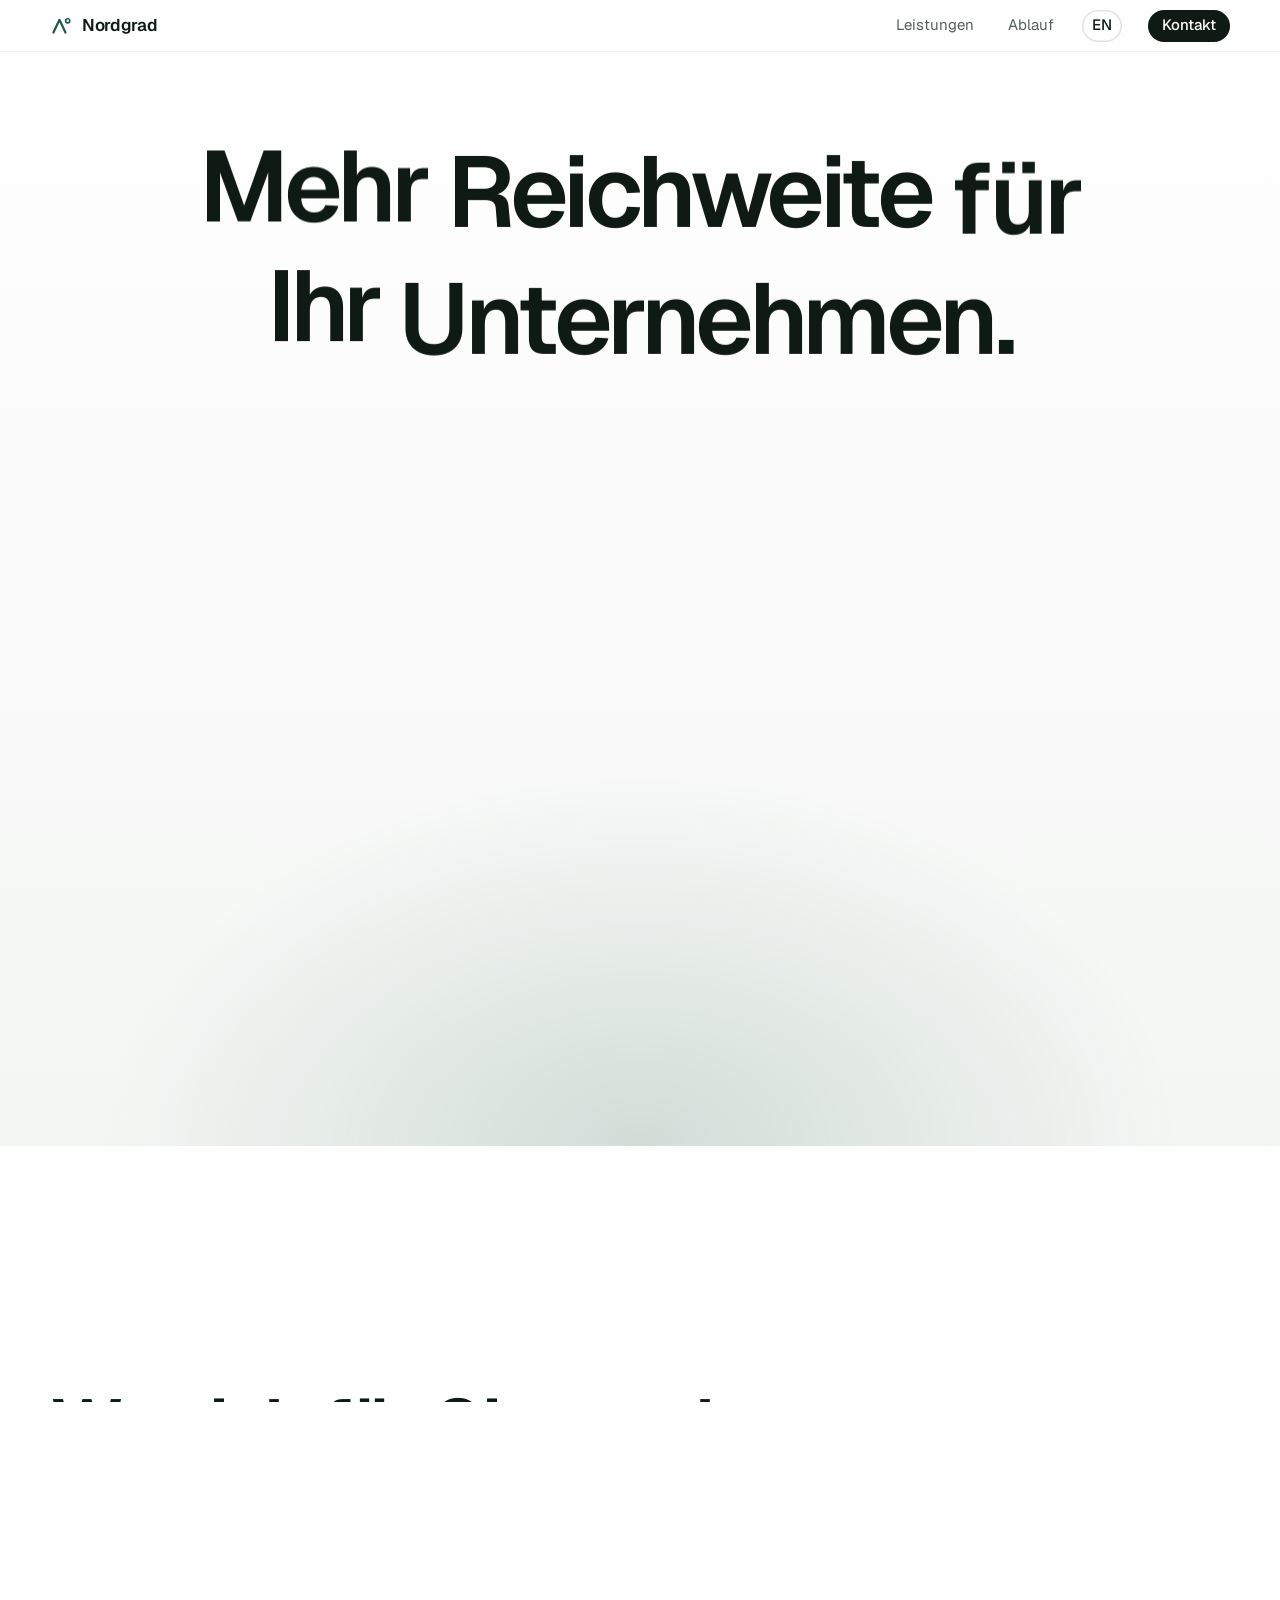
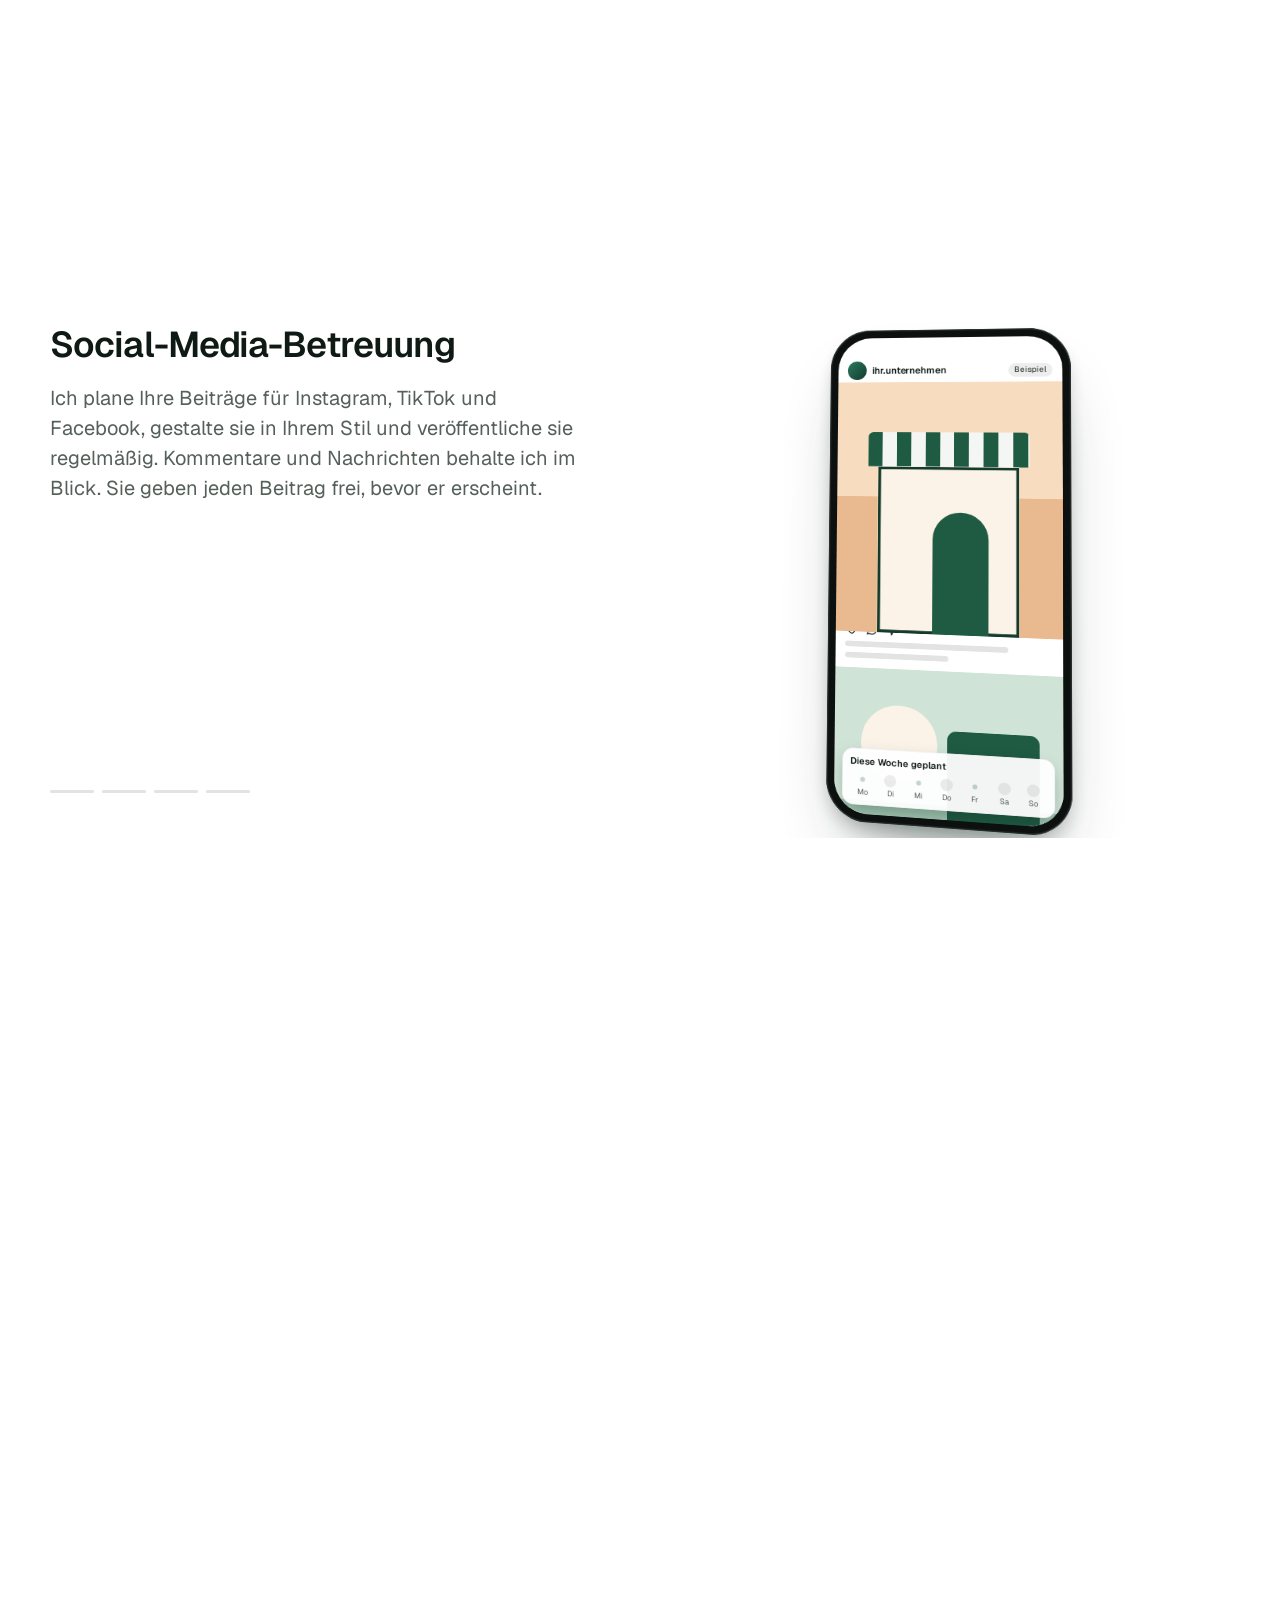
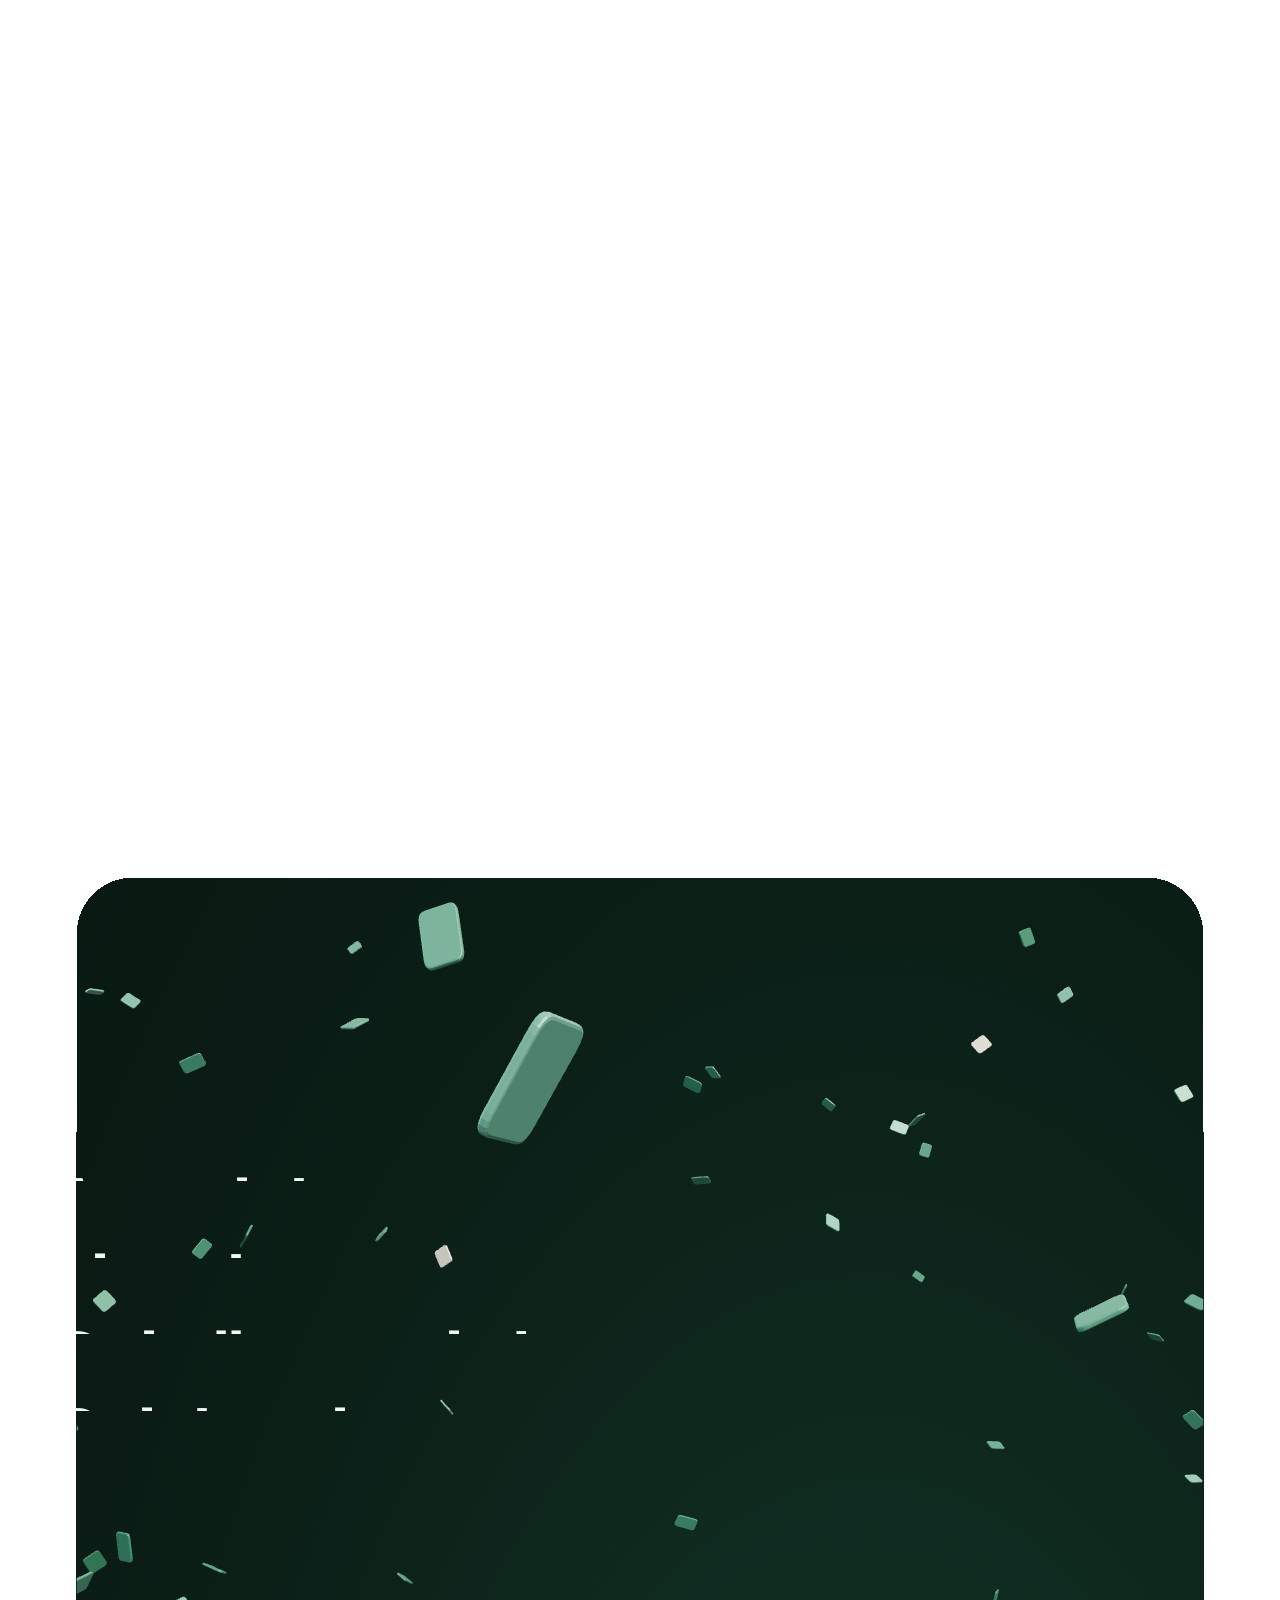
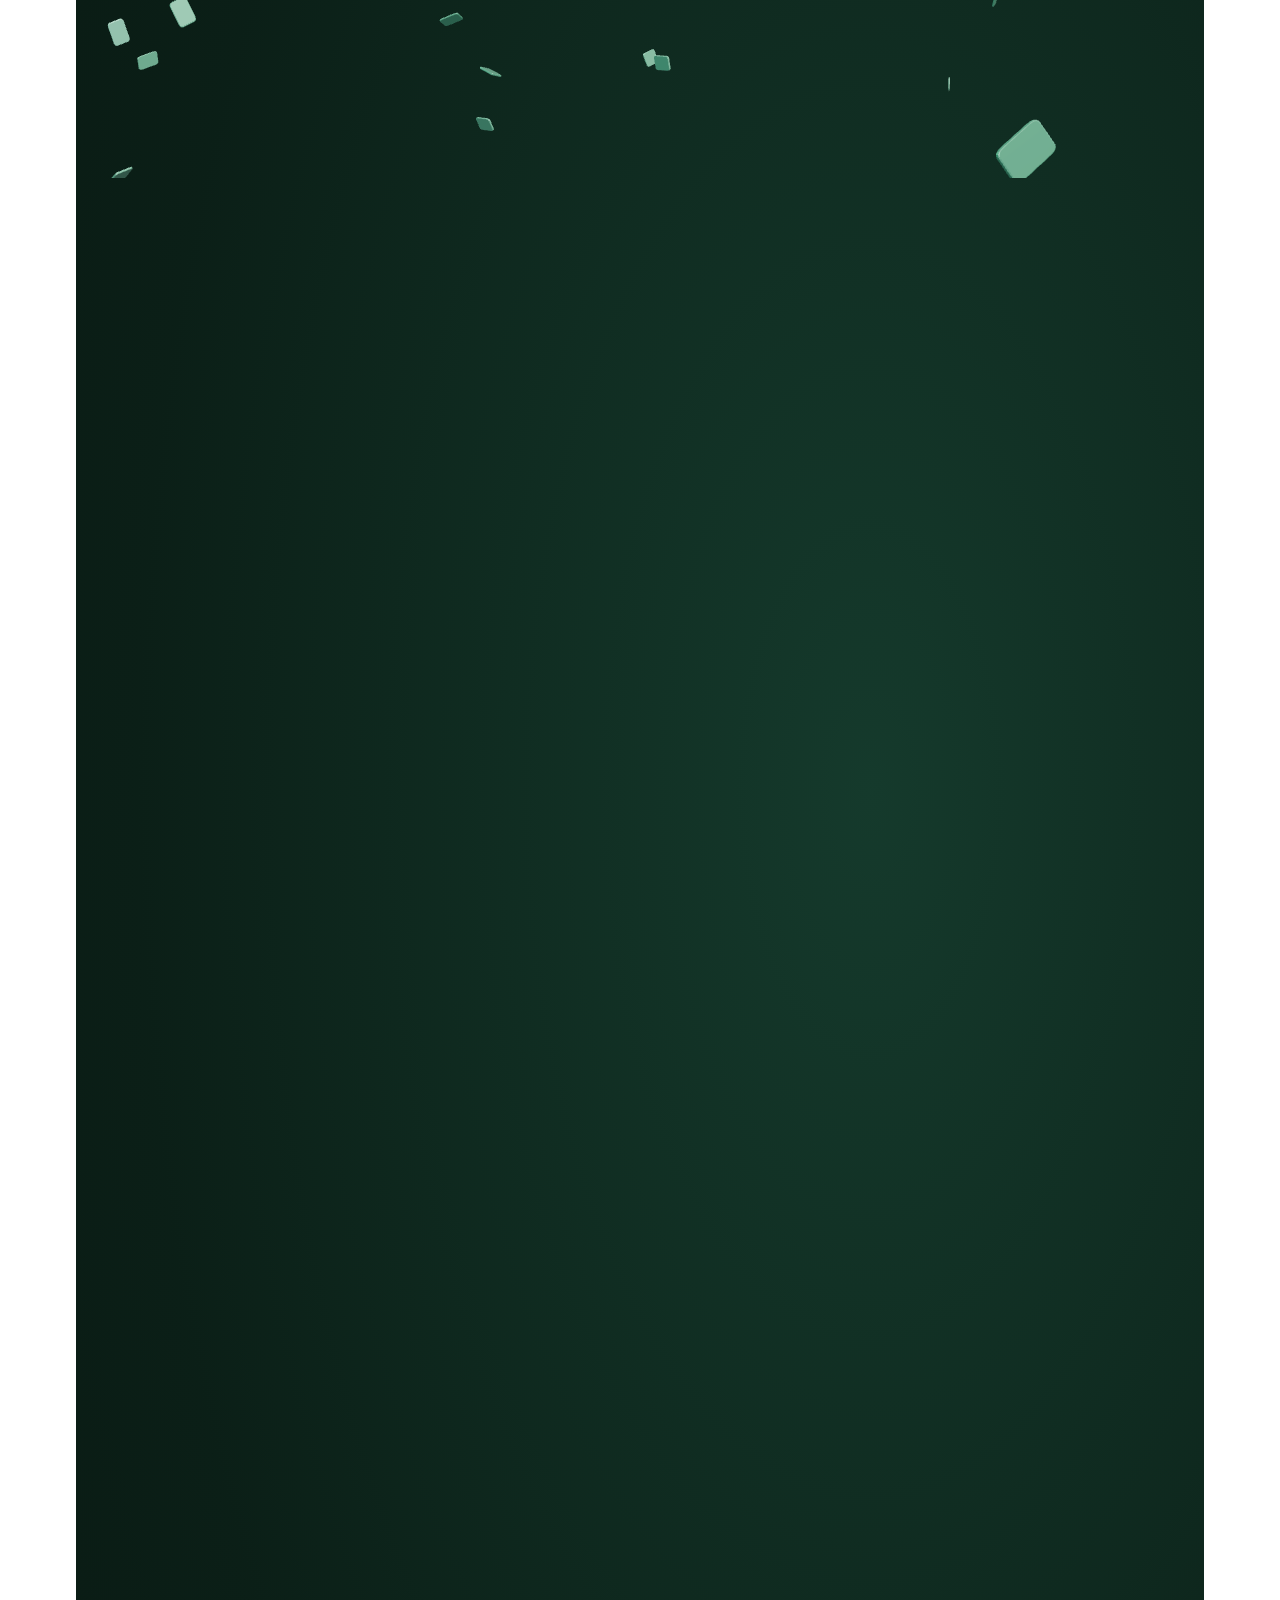
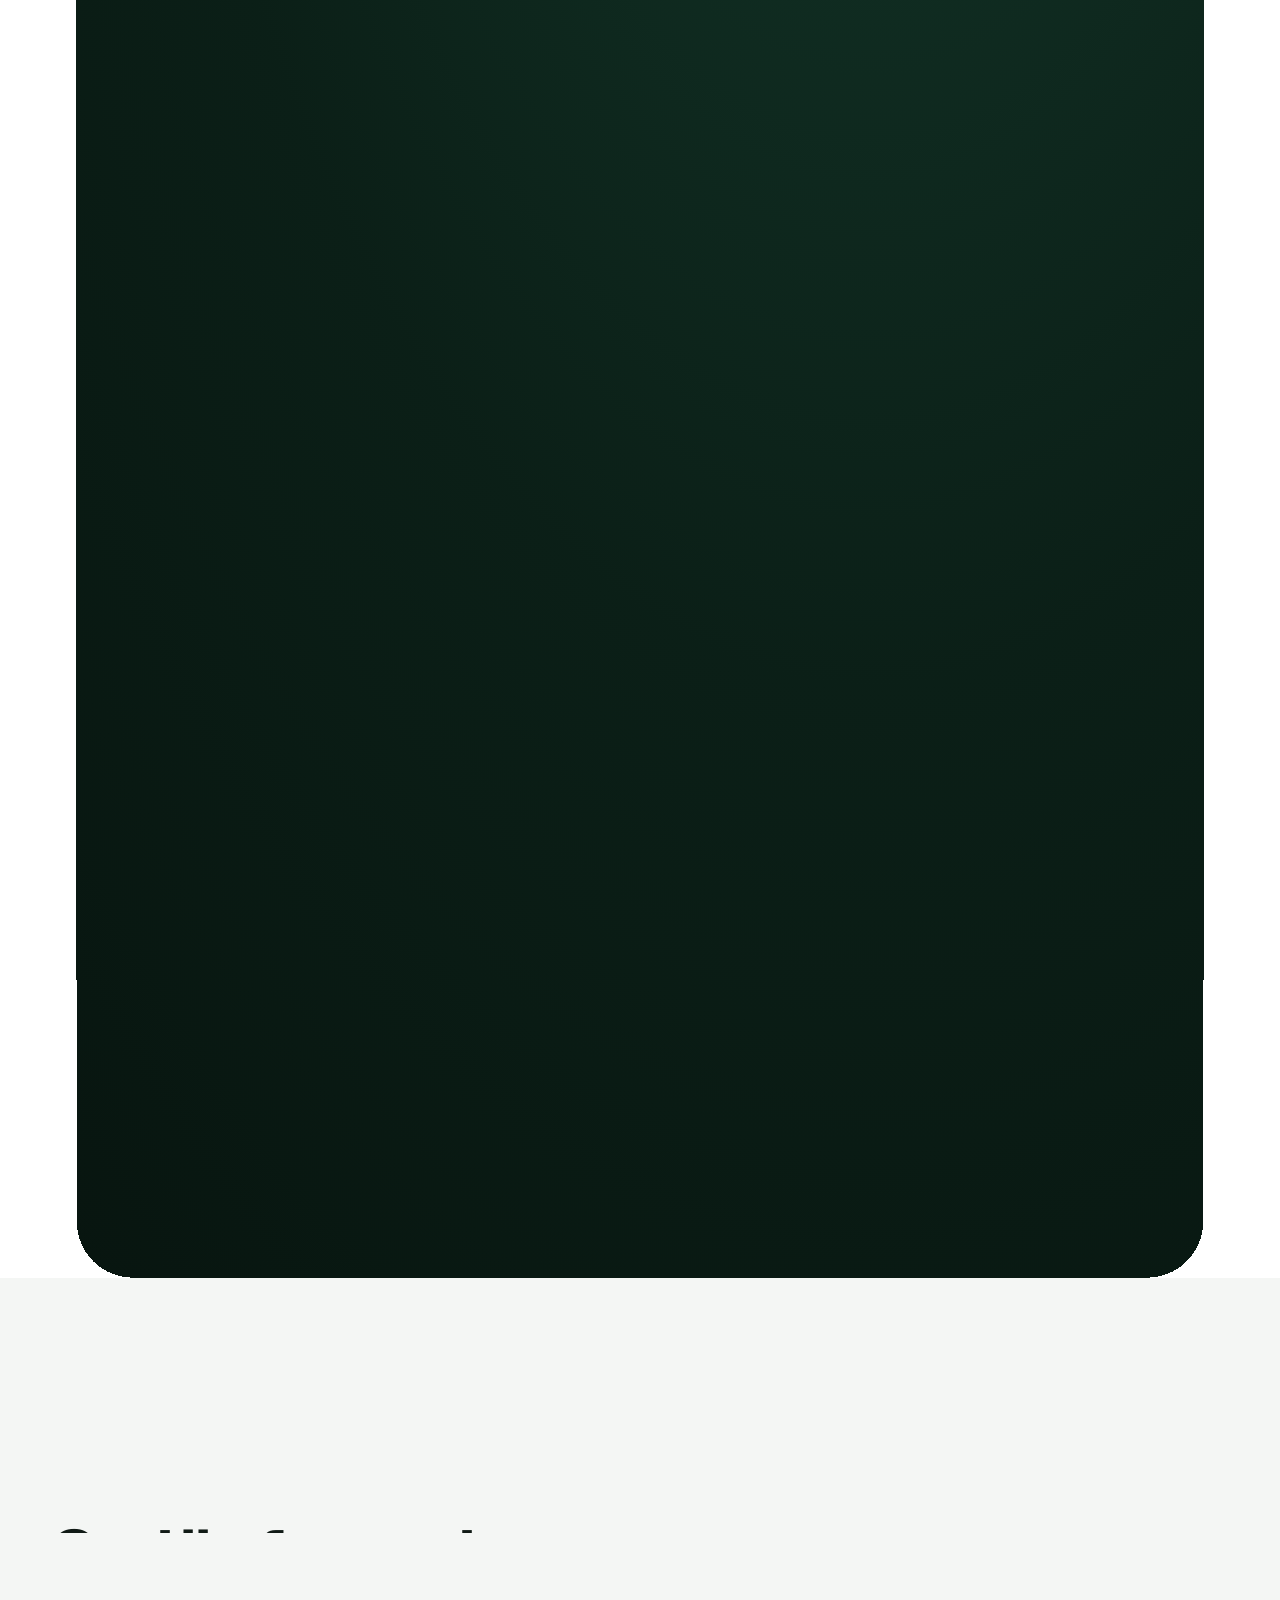
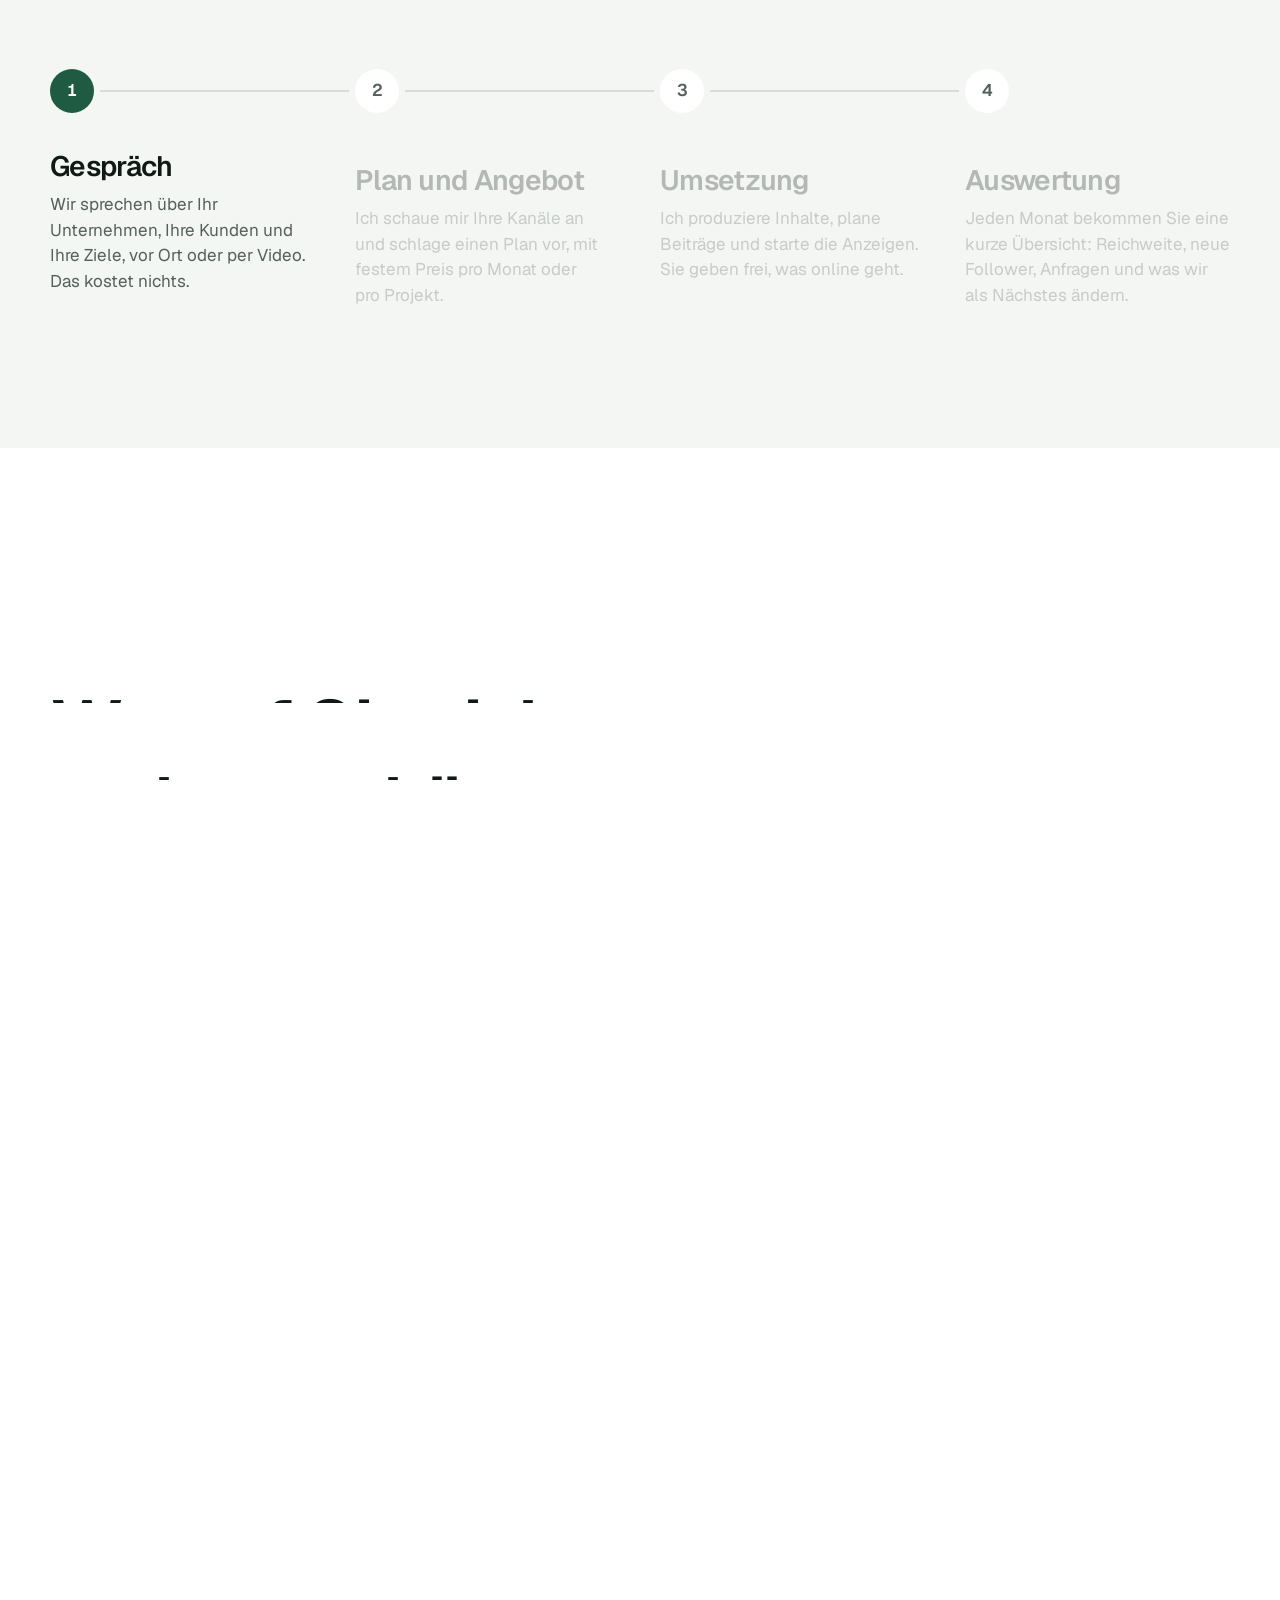
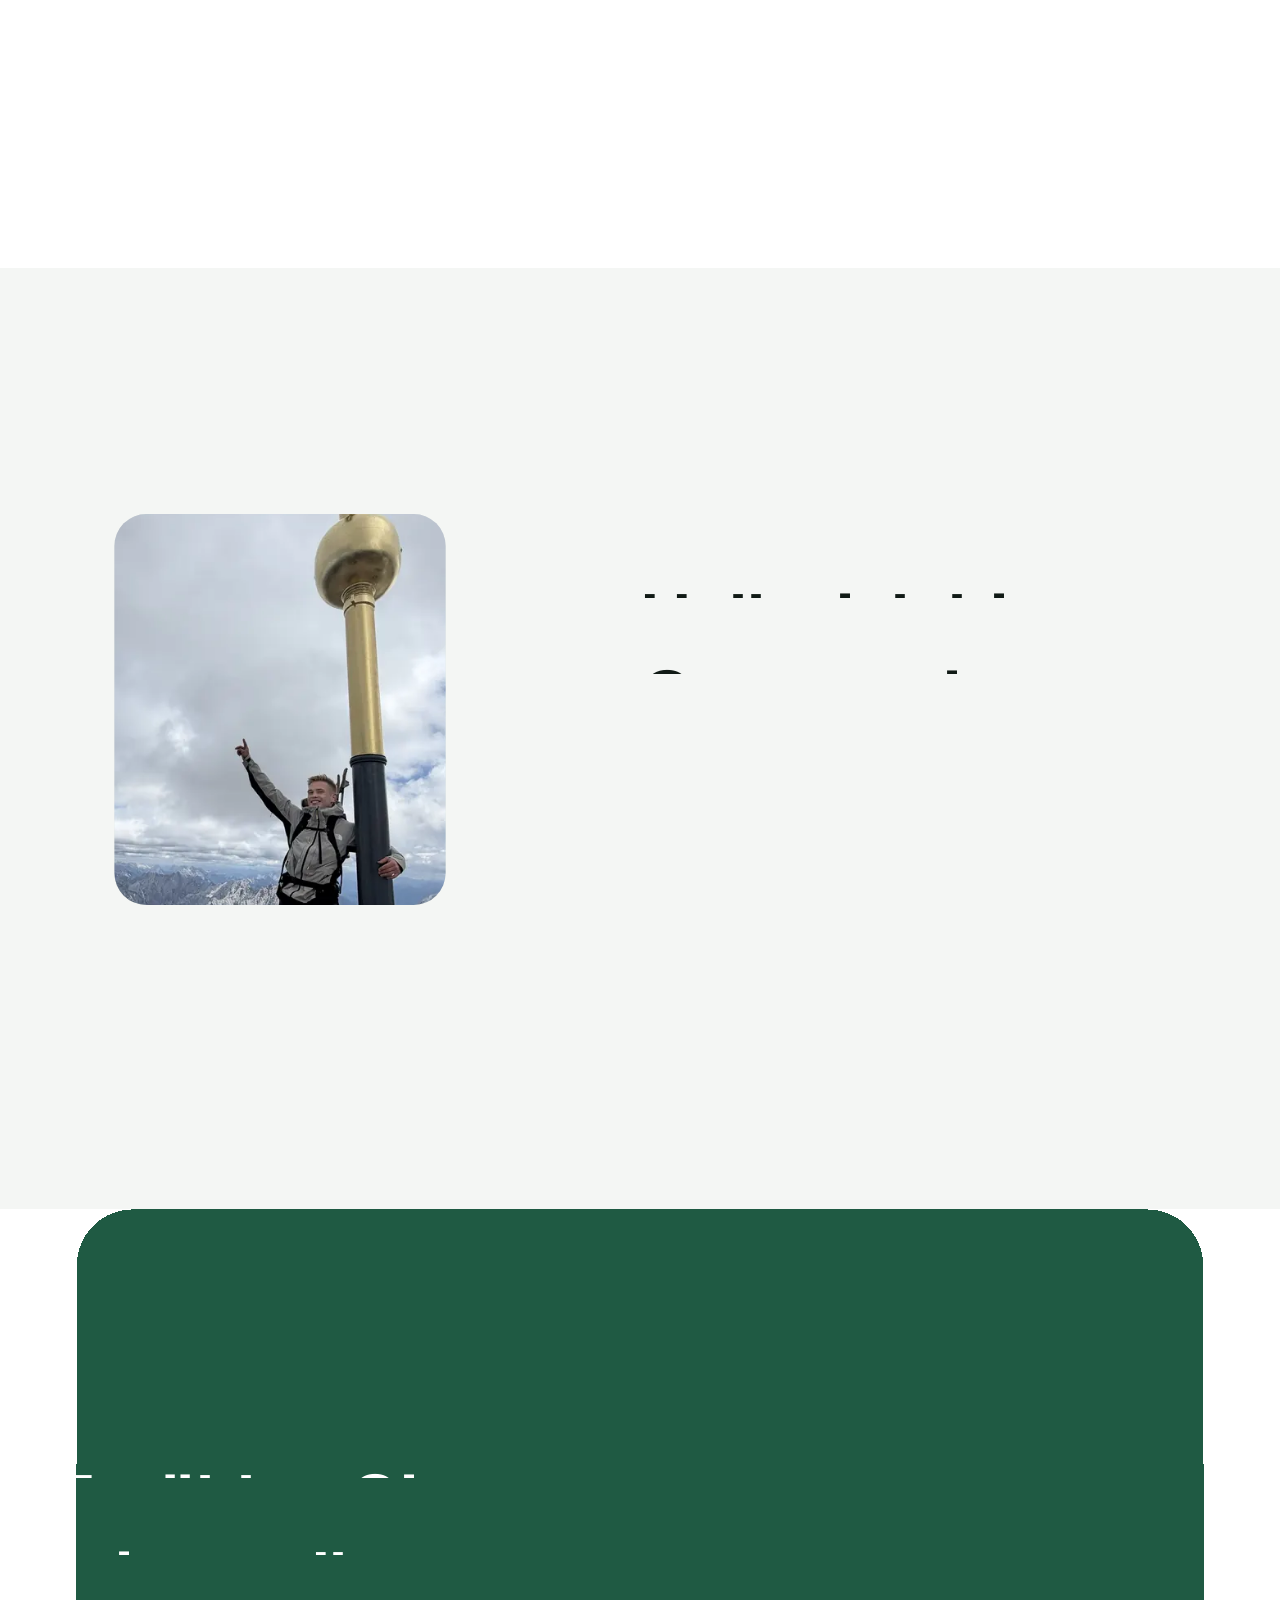
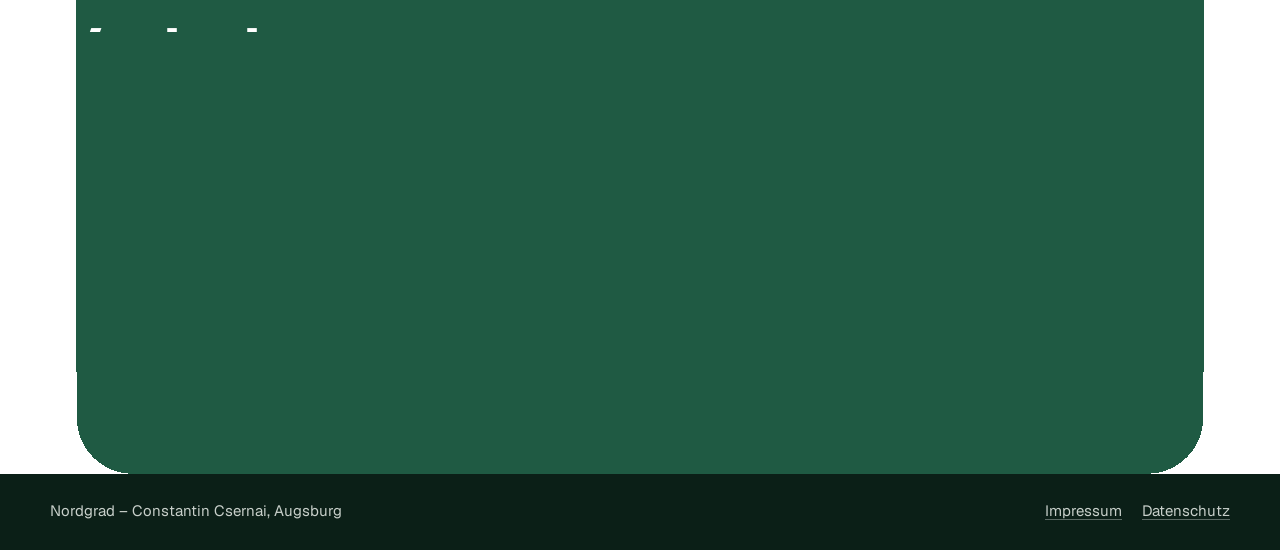
==== commit 80f391fb: "Bewegte Fassung läuft immer, ruhige nur mit ?bewegung=aus Co-Authored-By: Claude Fable 5.2 <noreply@" ====
--- a/index.html
+++ b/index.html
@@ -16,8 +16,9 @@
     (function () {
       var d = document.documentElement;
       d.classList.add('js');
-      // Vorschau: mit ?bewegung=an läuft die bewegte Fassung auch dann, wenn am Gerät Animationen aus sind.
-      var erzwungen = /[?&]bewegung=an(&|$)/.test(location.search);
+      // Die bewegte Fassung läuft immer, auch wenn am Gerät Animationen aus sind (Wunsch Consti, 22.11.2026).
+      // Ruhige Fassung nur noch mit ?bewegung=aus.
+      var erzwungen = !/[?&]bewegung=aus(&|$)/.test(location.search);
       if (erzwungen) d.classList.add('erzwungen');
       if (erzwungen || window.matchMedia('(prefers-reduced-motion: no-preference)').matches) {
         d.classList.add('bewegt');
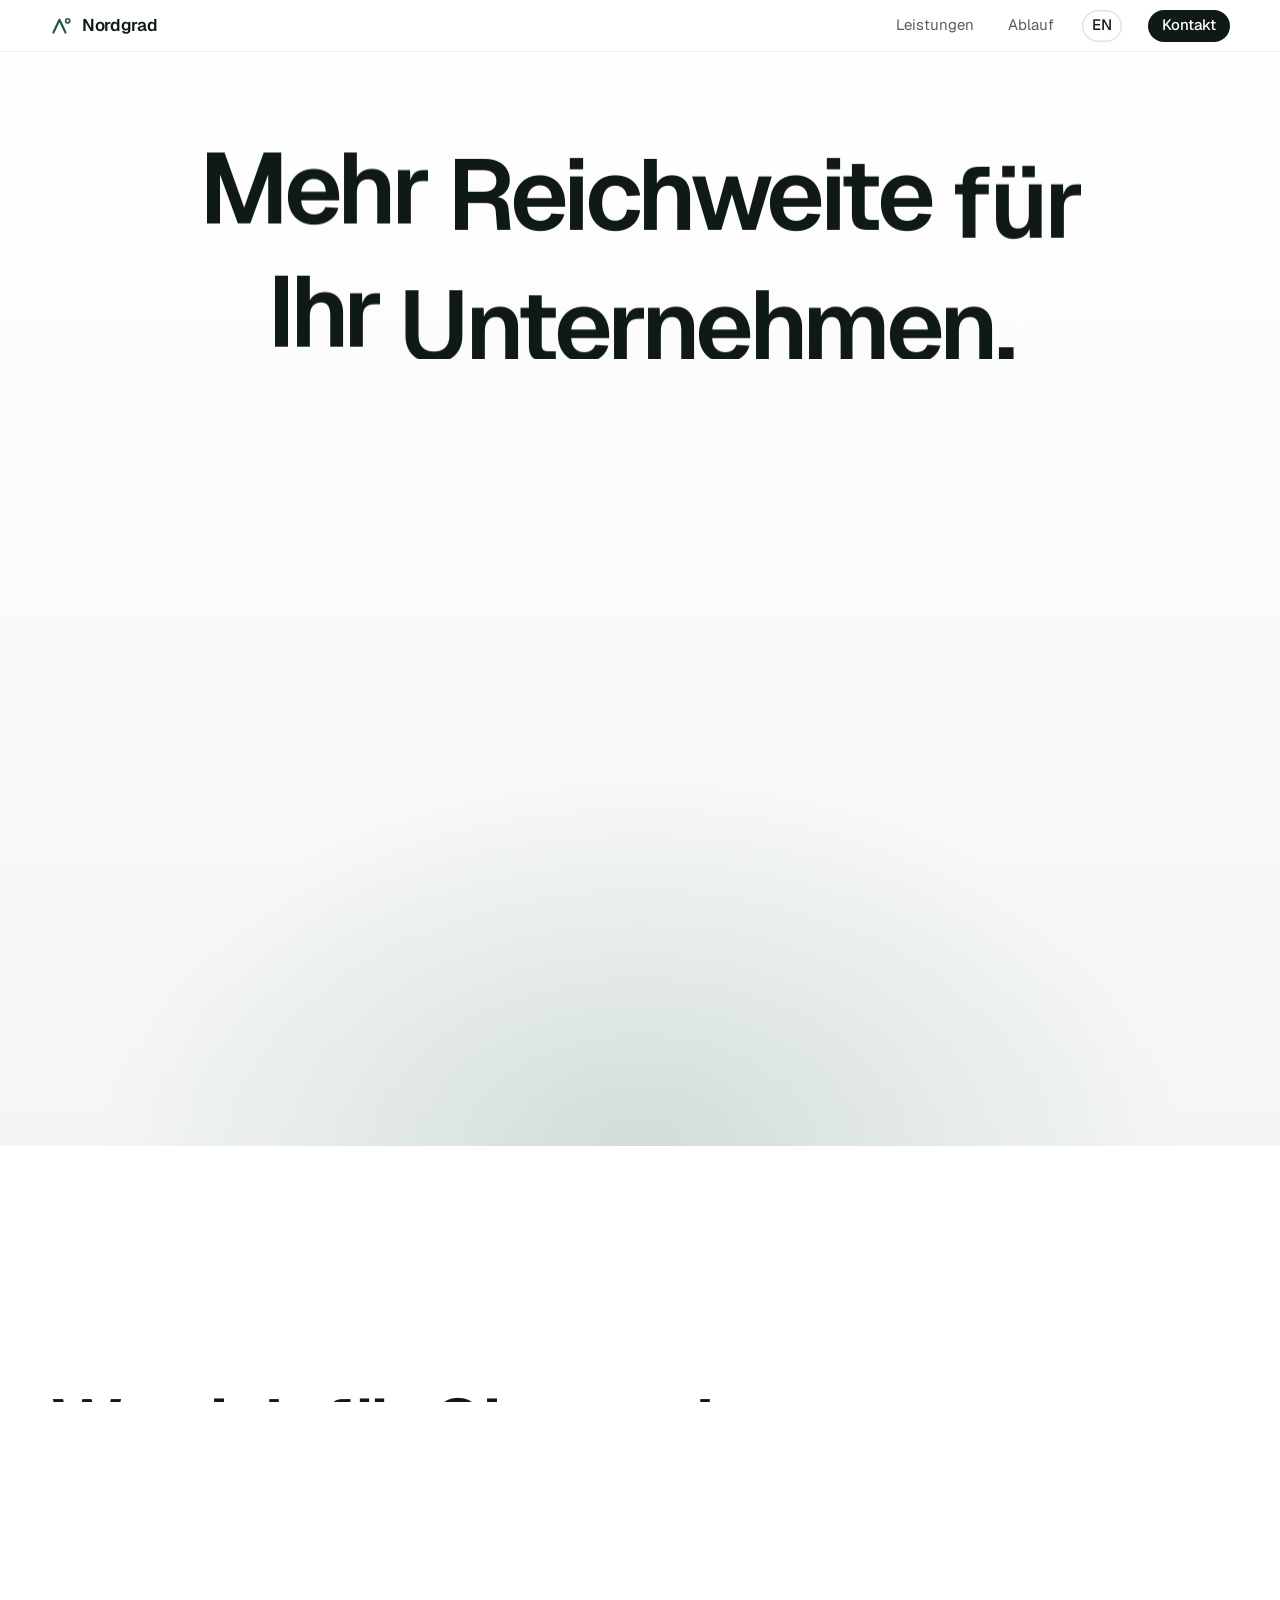
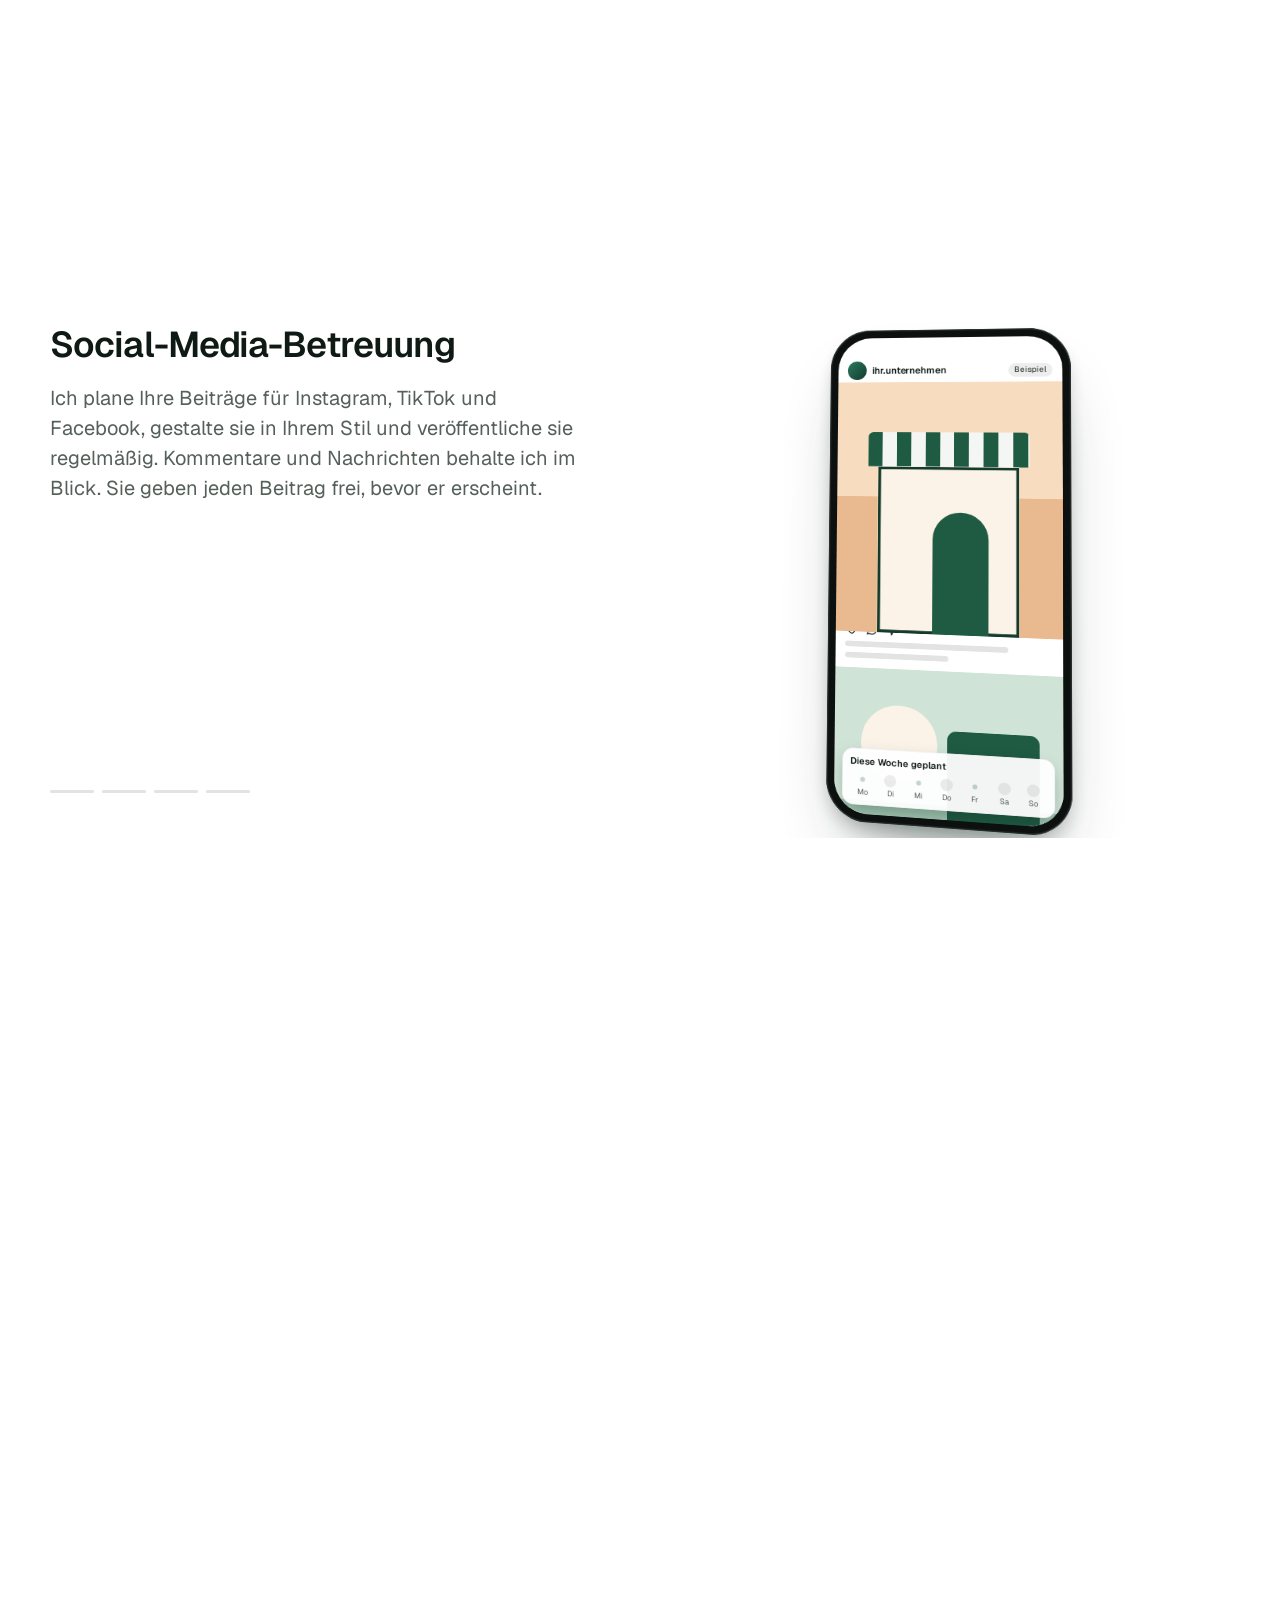
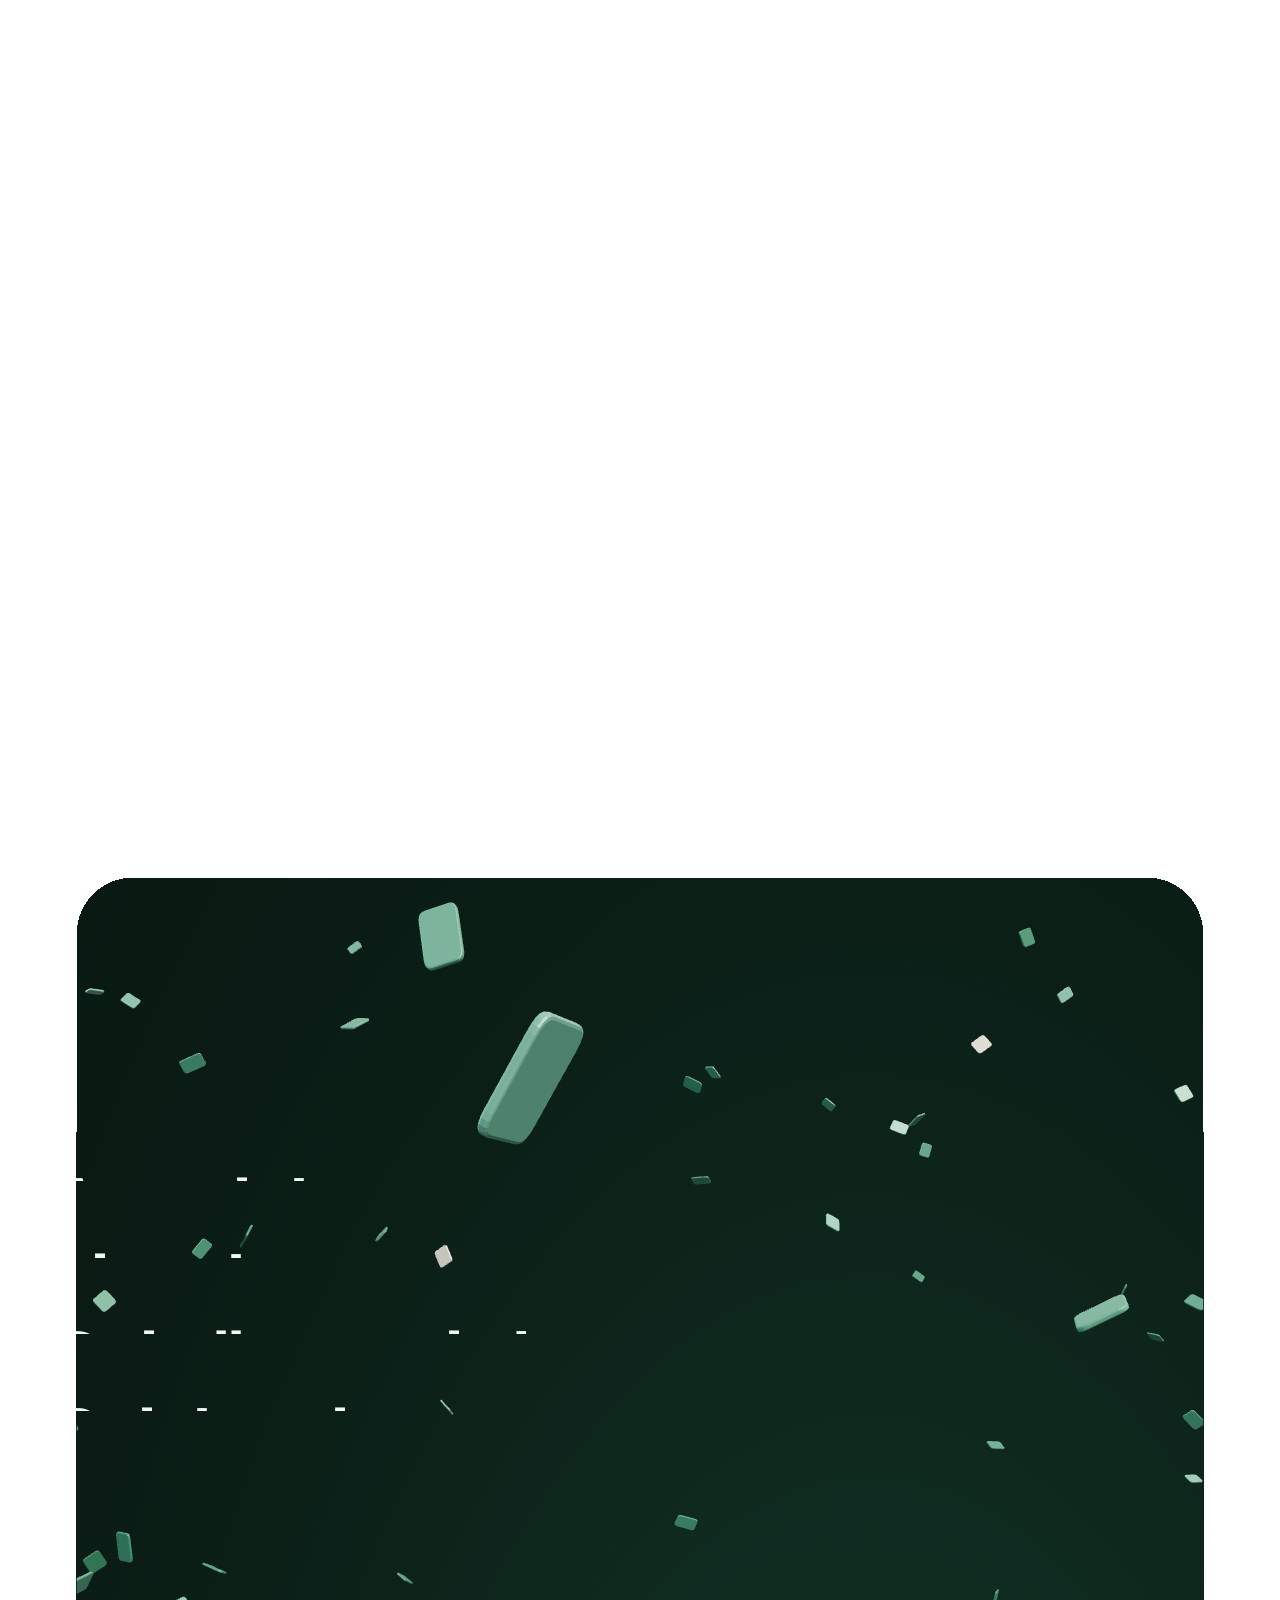
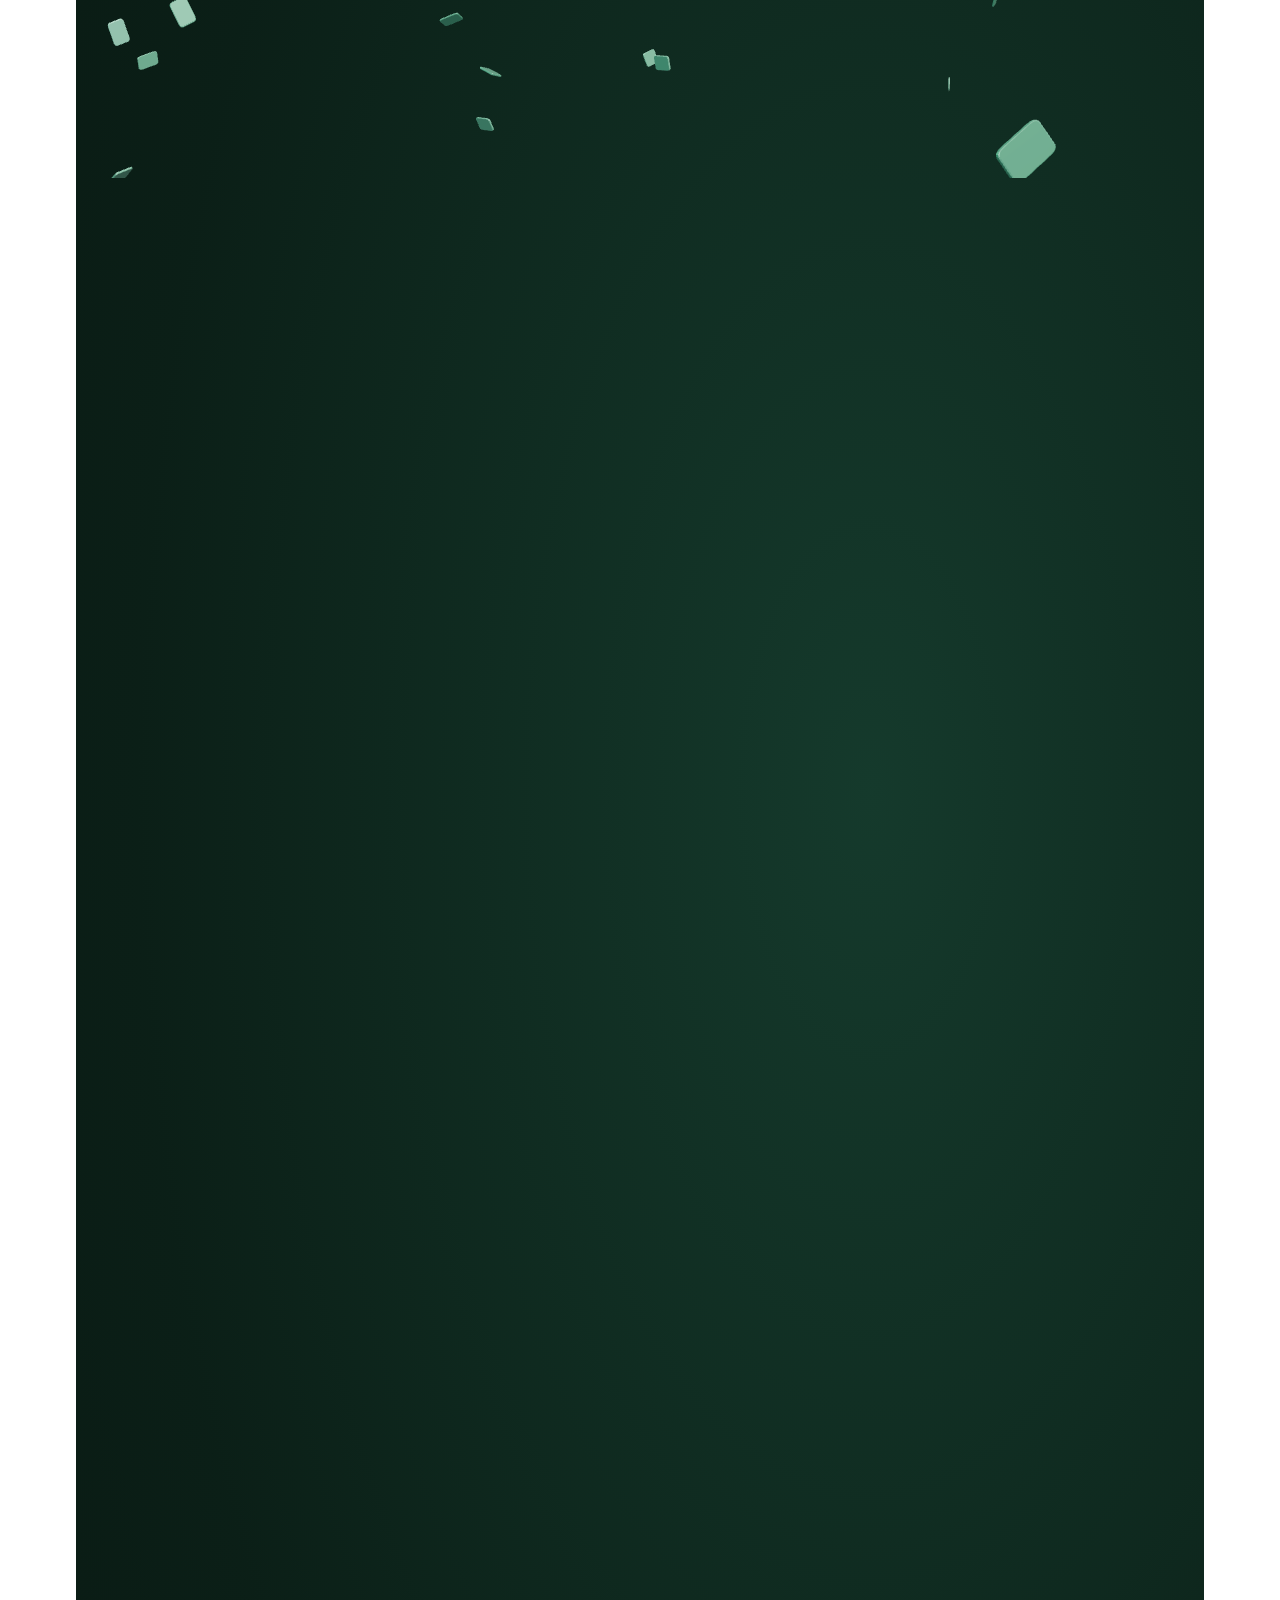
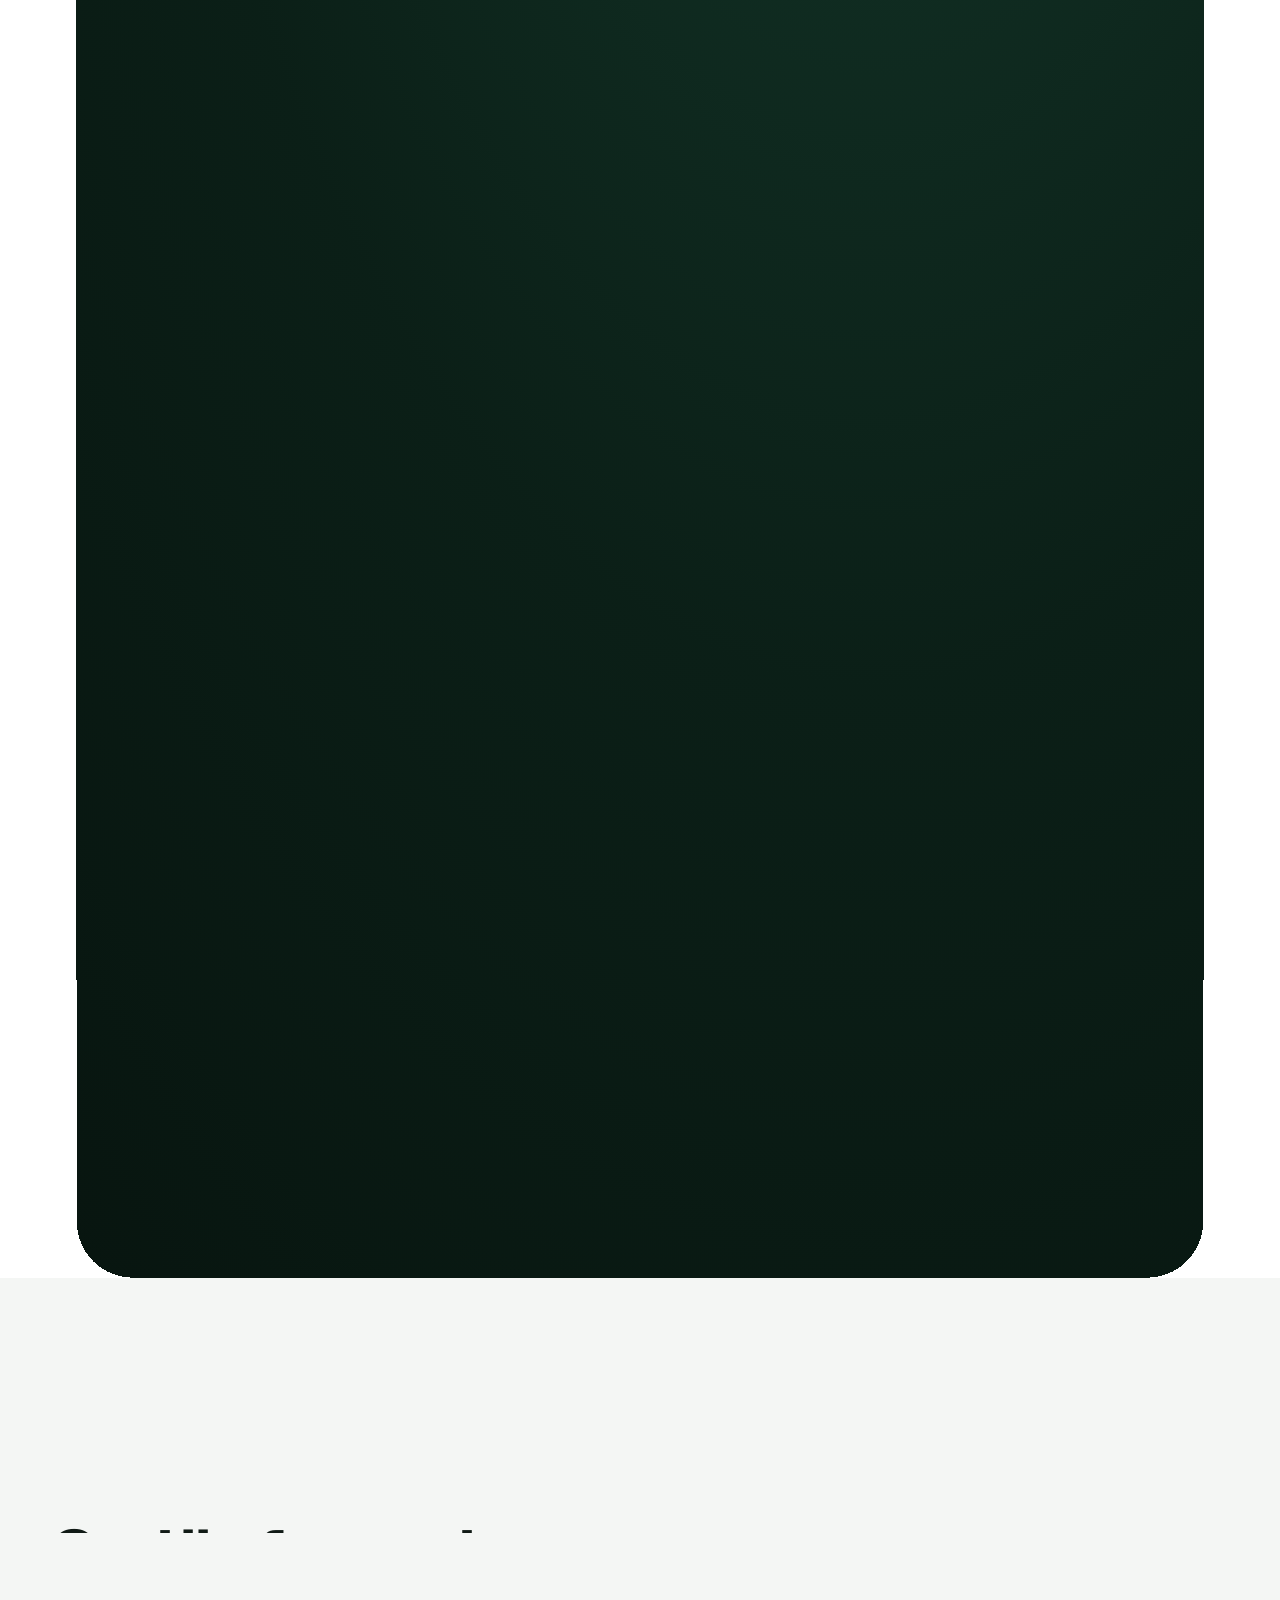
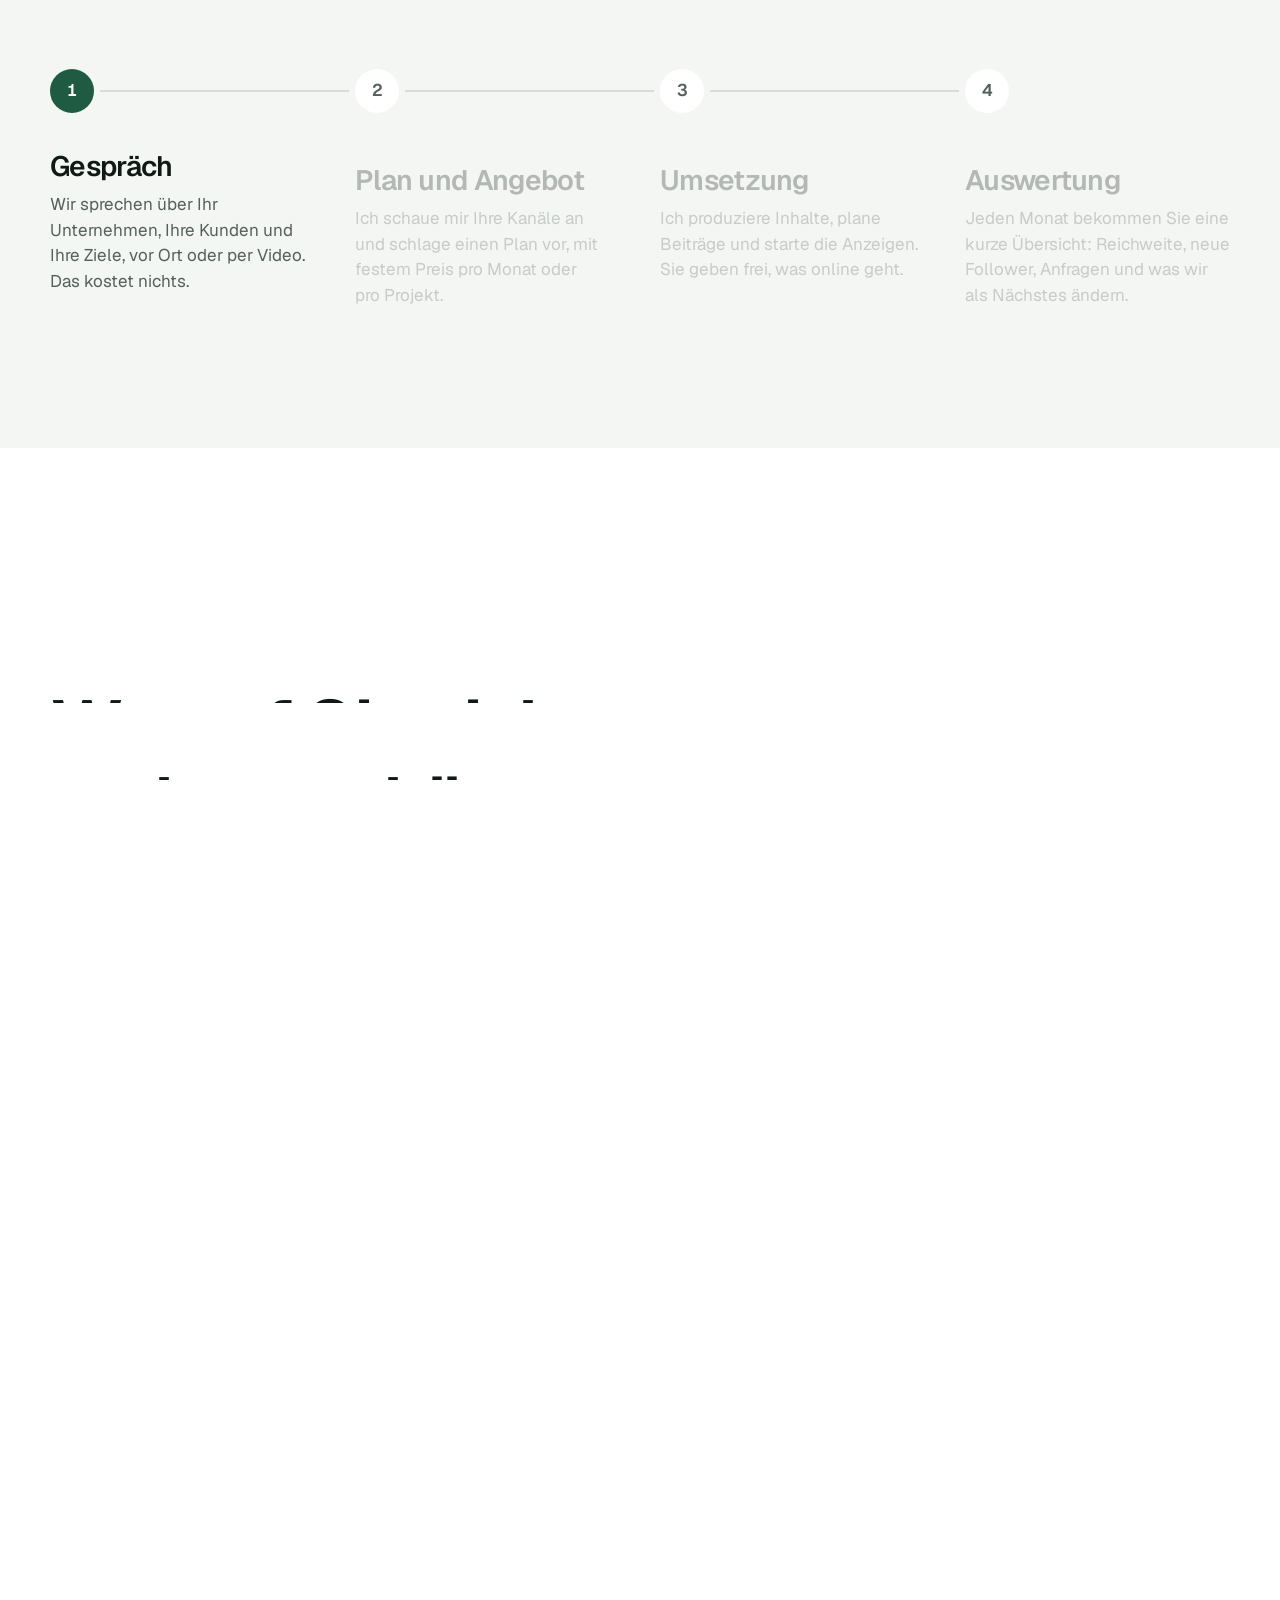
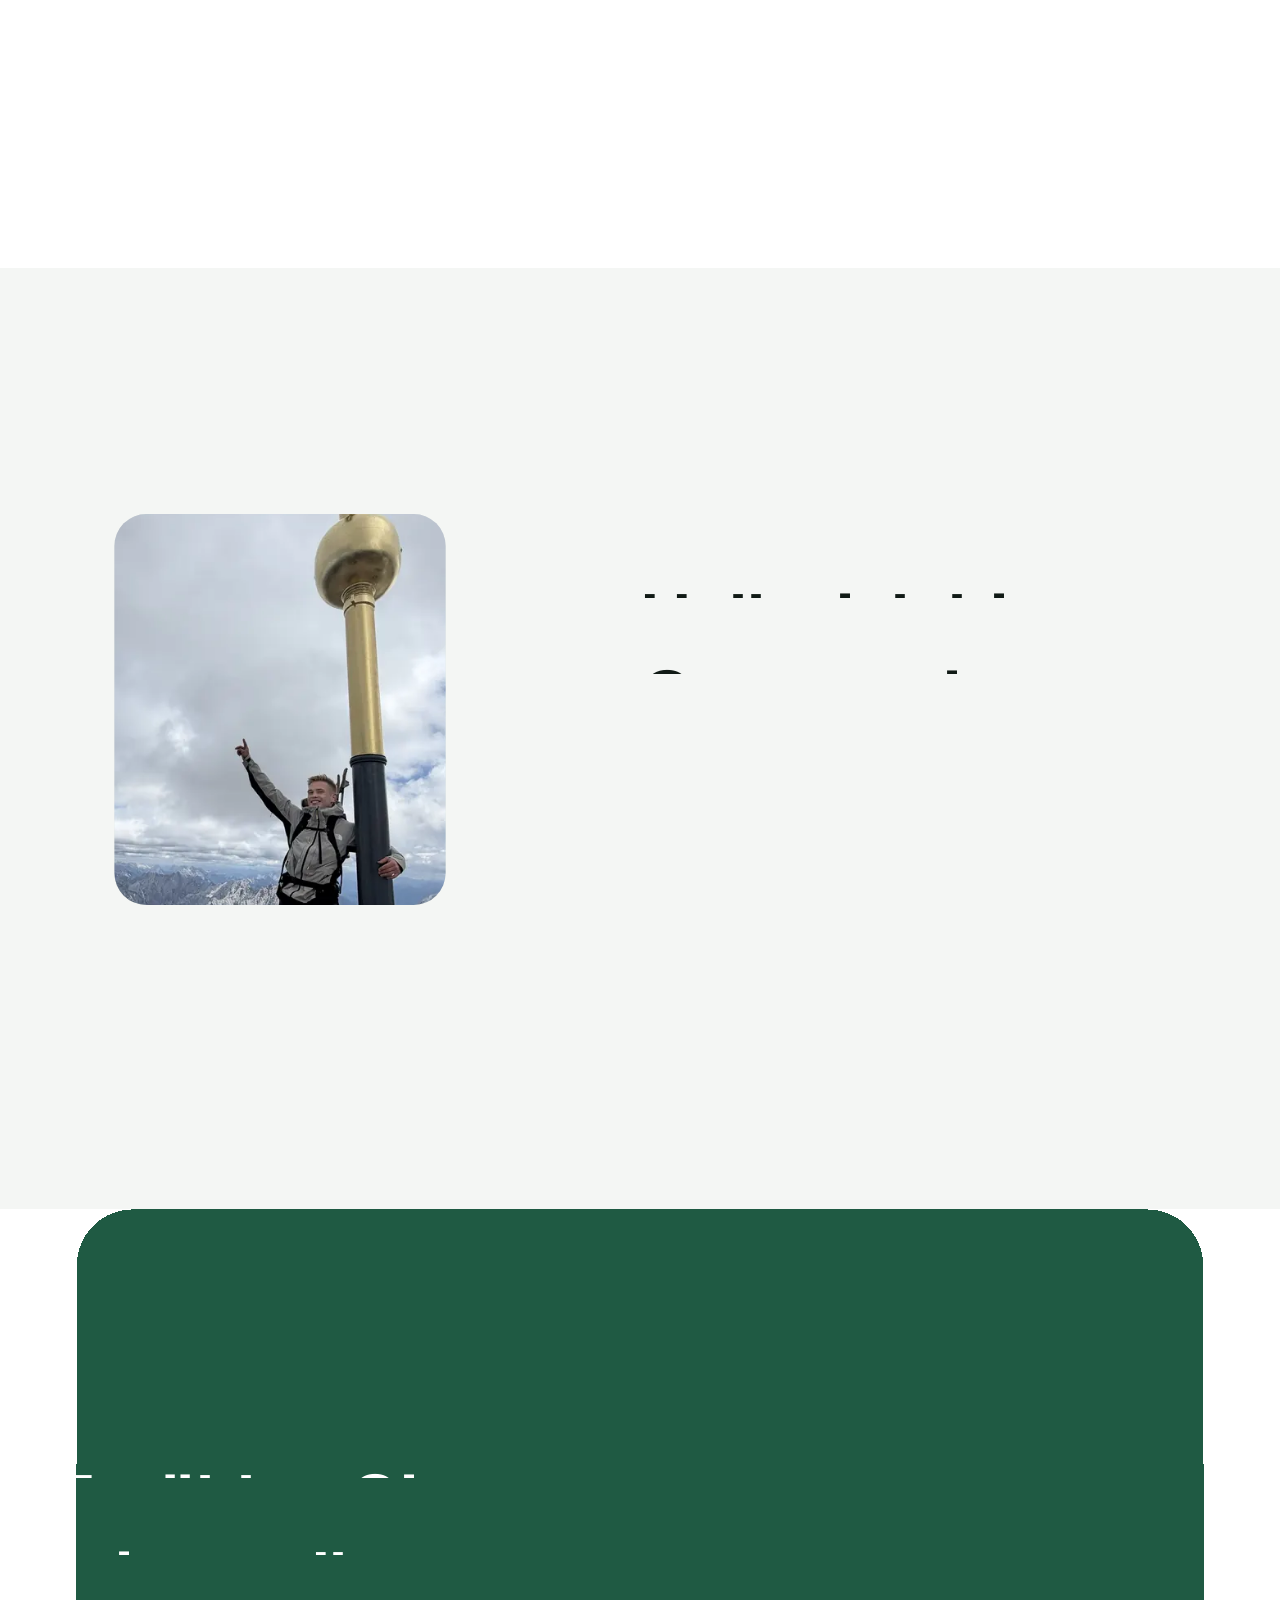
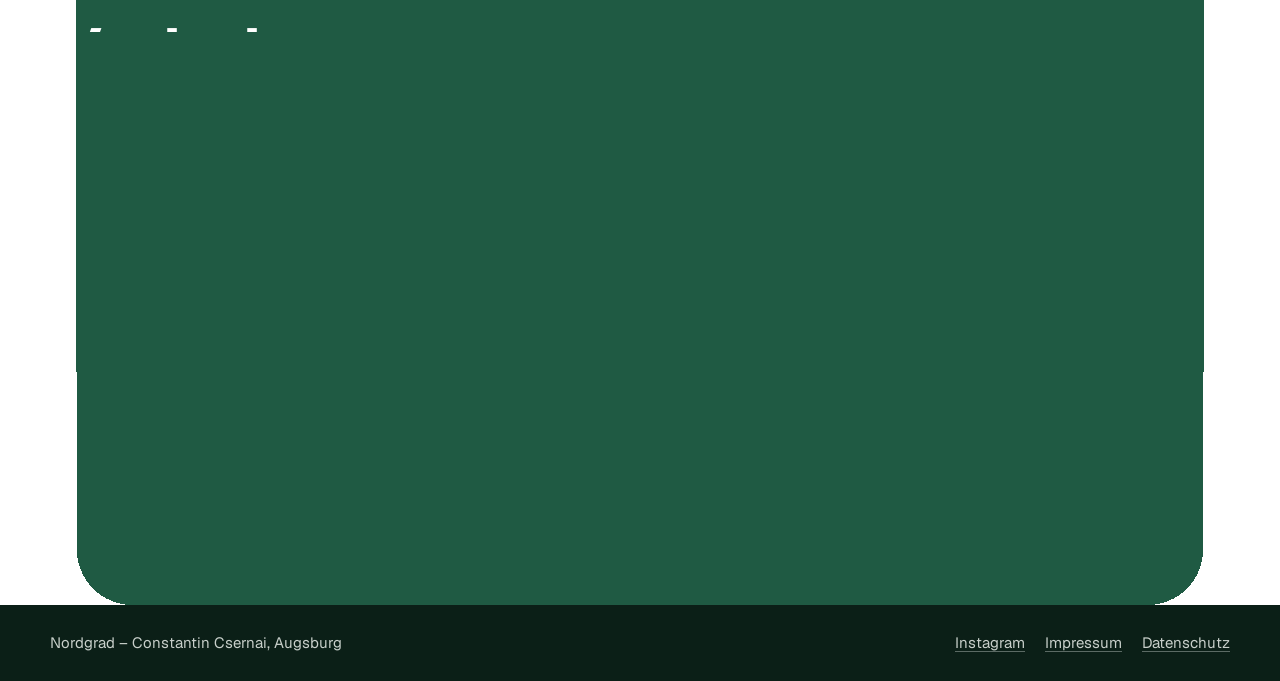
==== commit 655d85b1: "Instagram-Profil @nordgrad.eu verlinkt (Kontakt, Fußzeile, Datenschutz) Co-Authored-By: Claude Fable" ====
--- a/index.html
+++ b/index.html
@@ -359,6 +359,10 @@
             <span class="kontakt-art">E-Mail</span>
             <a href="mailto:nordgrad.augsburg@gmail.com?subject=Anfrage%20Social%20Media">nordgrad.augsburg<wbr>@gmail.com</a>
           </li>
+          <li>
+            <span class="kontakt-art">Instagram</span>
+            <a href="https://www.instagram.com/nordgrad.eu/" rel="noopener me">@nordgrad.eu</a>
+          </li>
           
         </ul>
       </div>
@@ -369,6 +373,7 @@
     <div class="huelle fuss-innen">
       <span>Nordgrad – Constantin Csernai, Augsburg</span>
       <nav aria-label="Rechtliches">
+        <a href="https://www.instagram.com/nordgrad.eu/" rel="noopener me">Instagram</a>
         <a href="impressum.html">Impressum</a>
         <a href="datenschutz.html">Datenschutz</a>
       </nav>
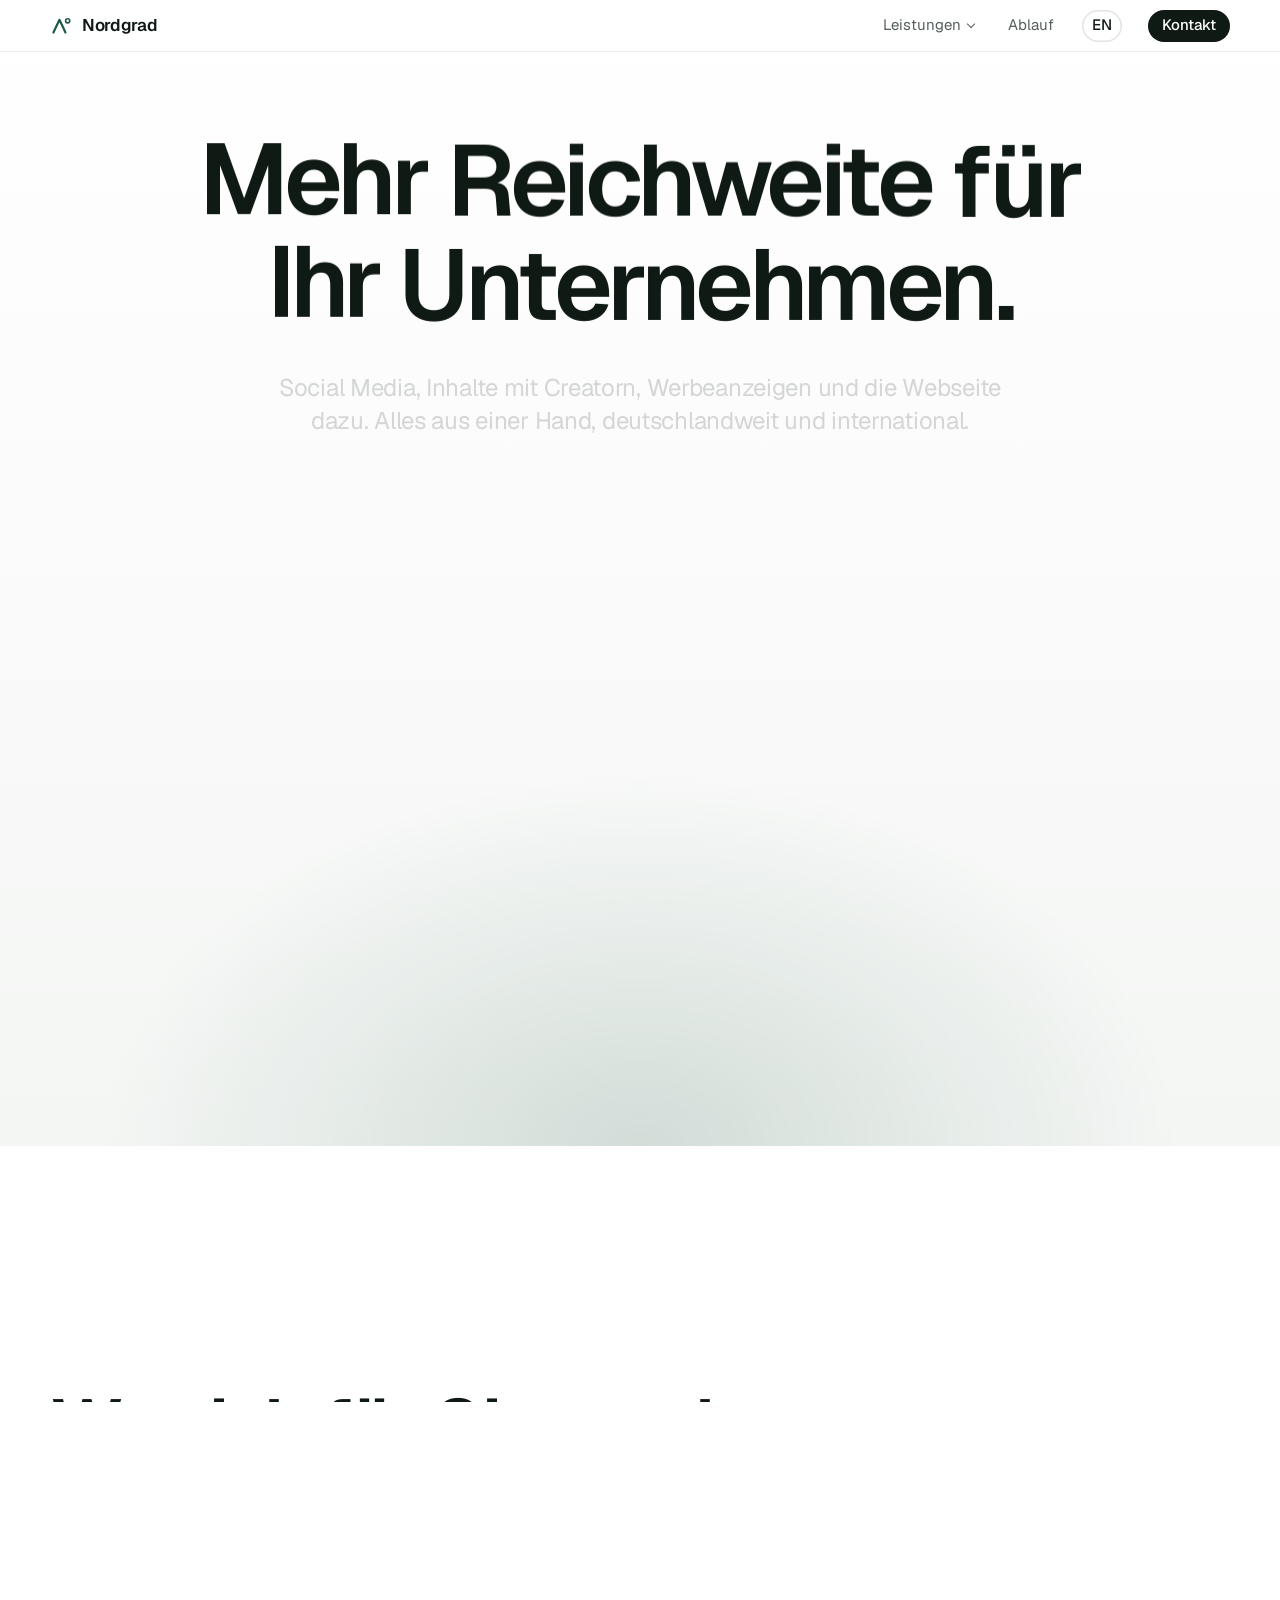
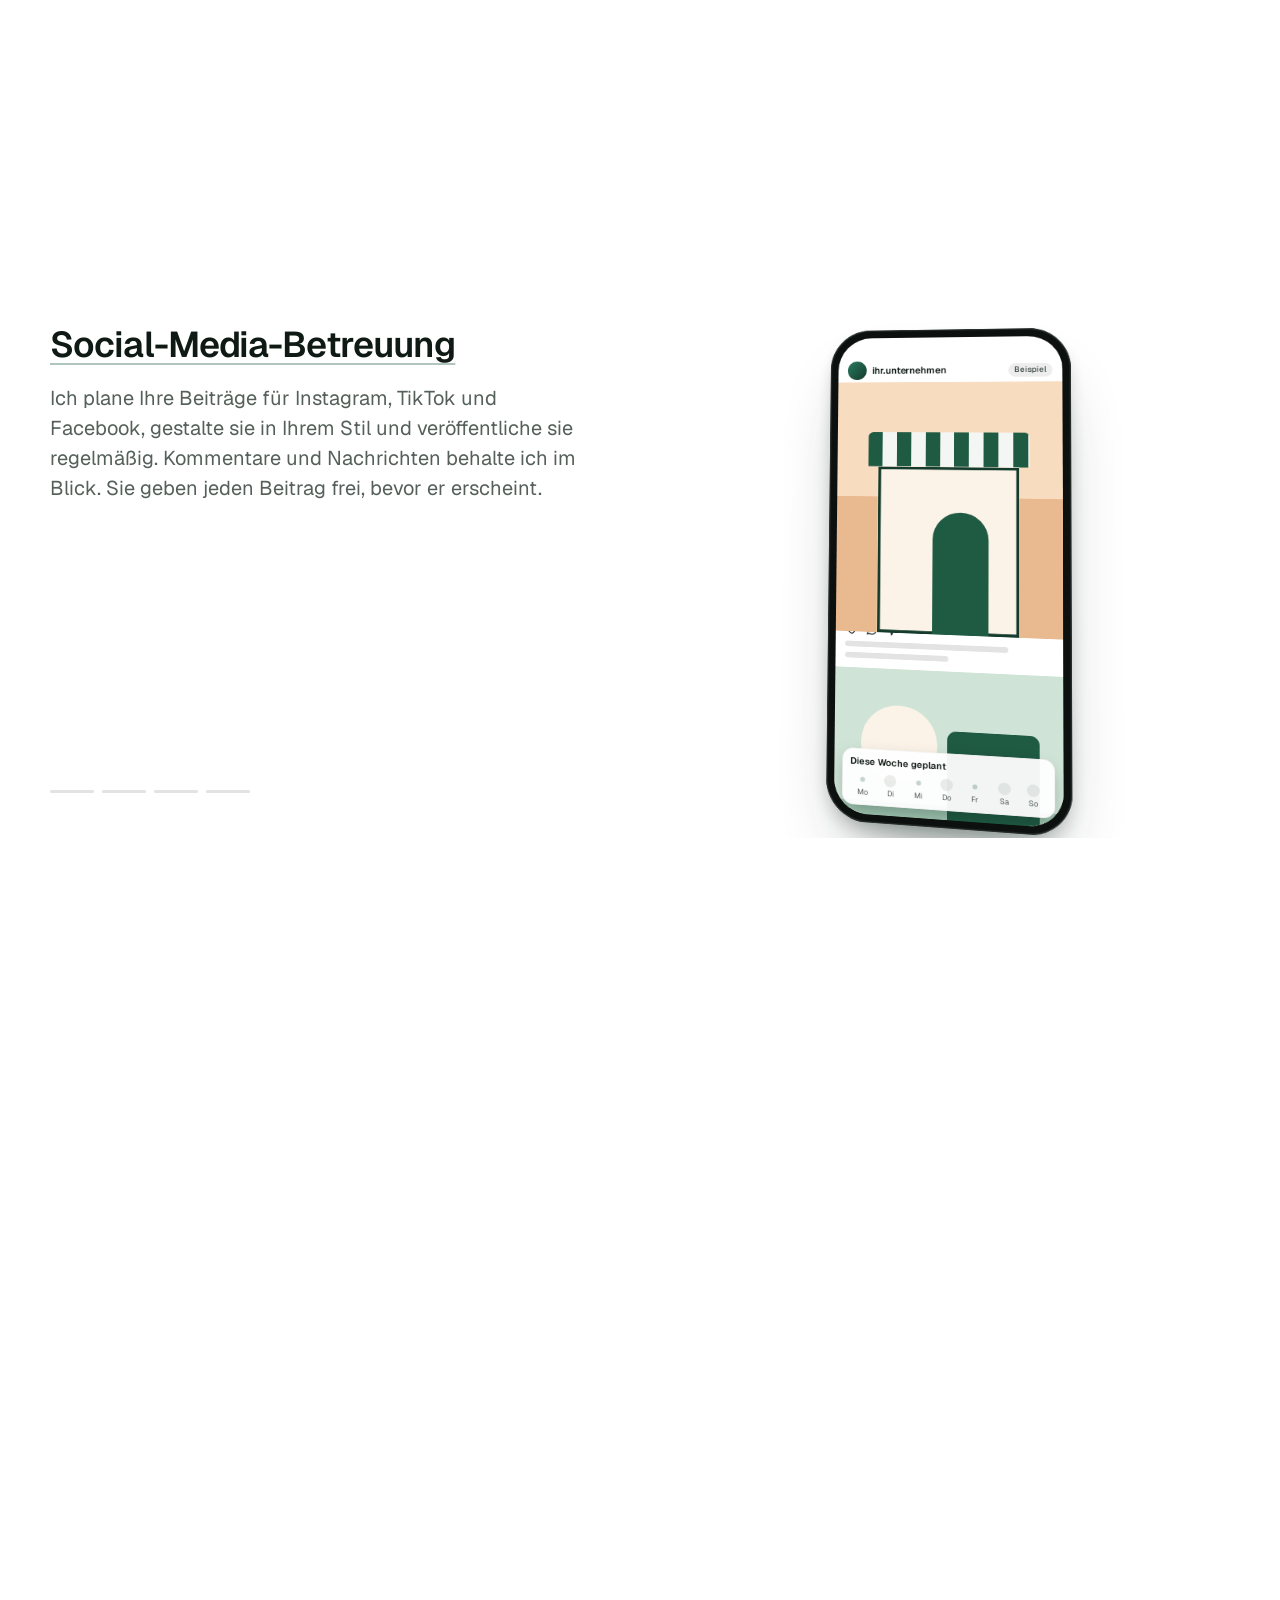
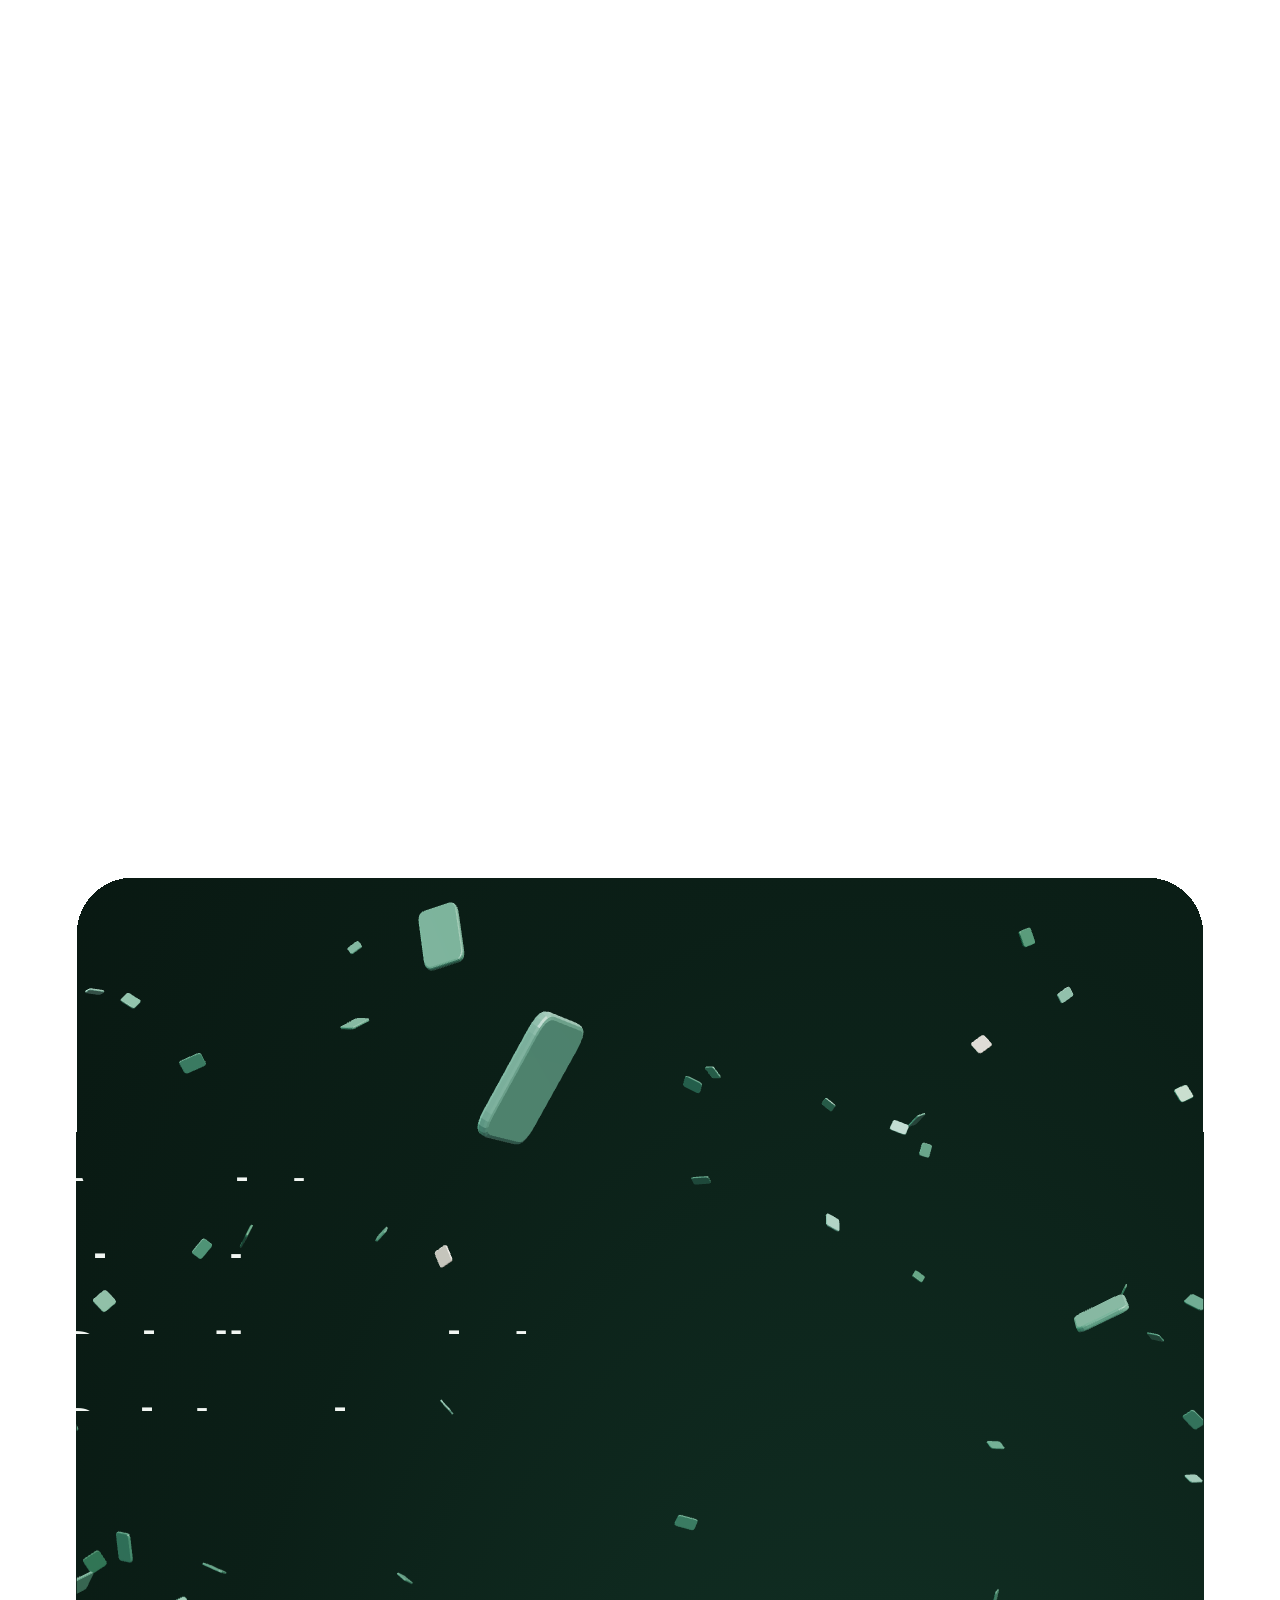
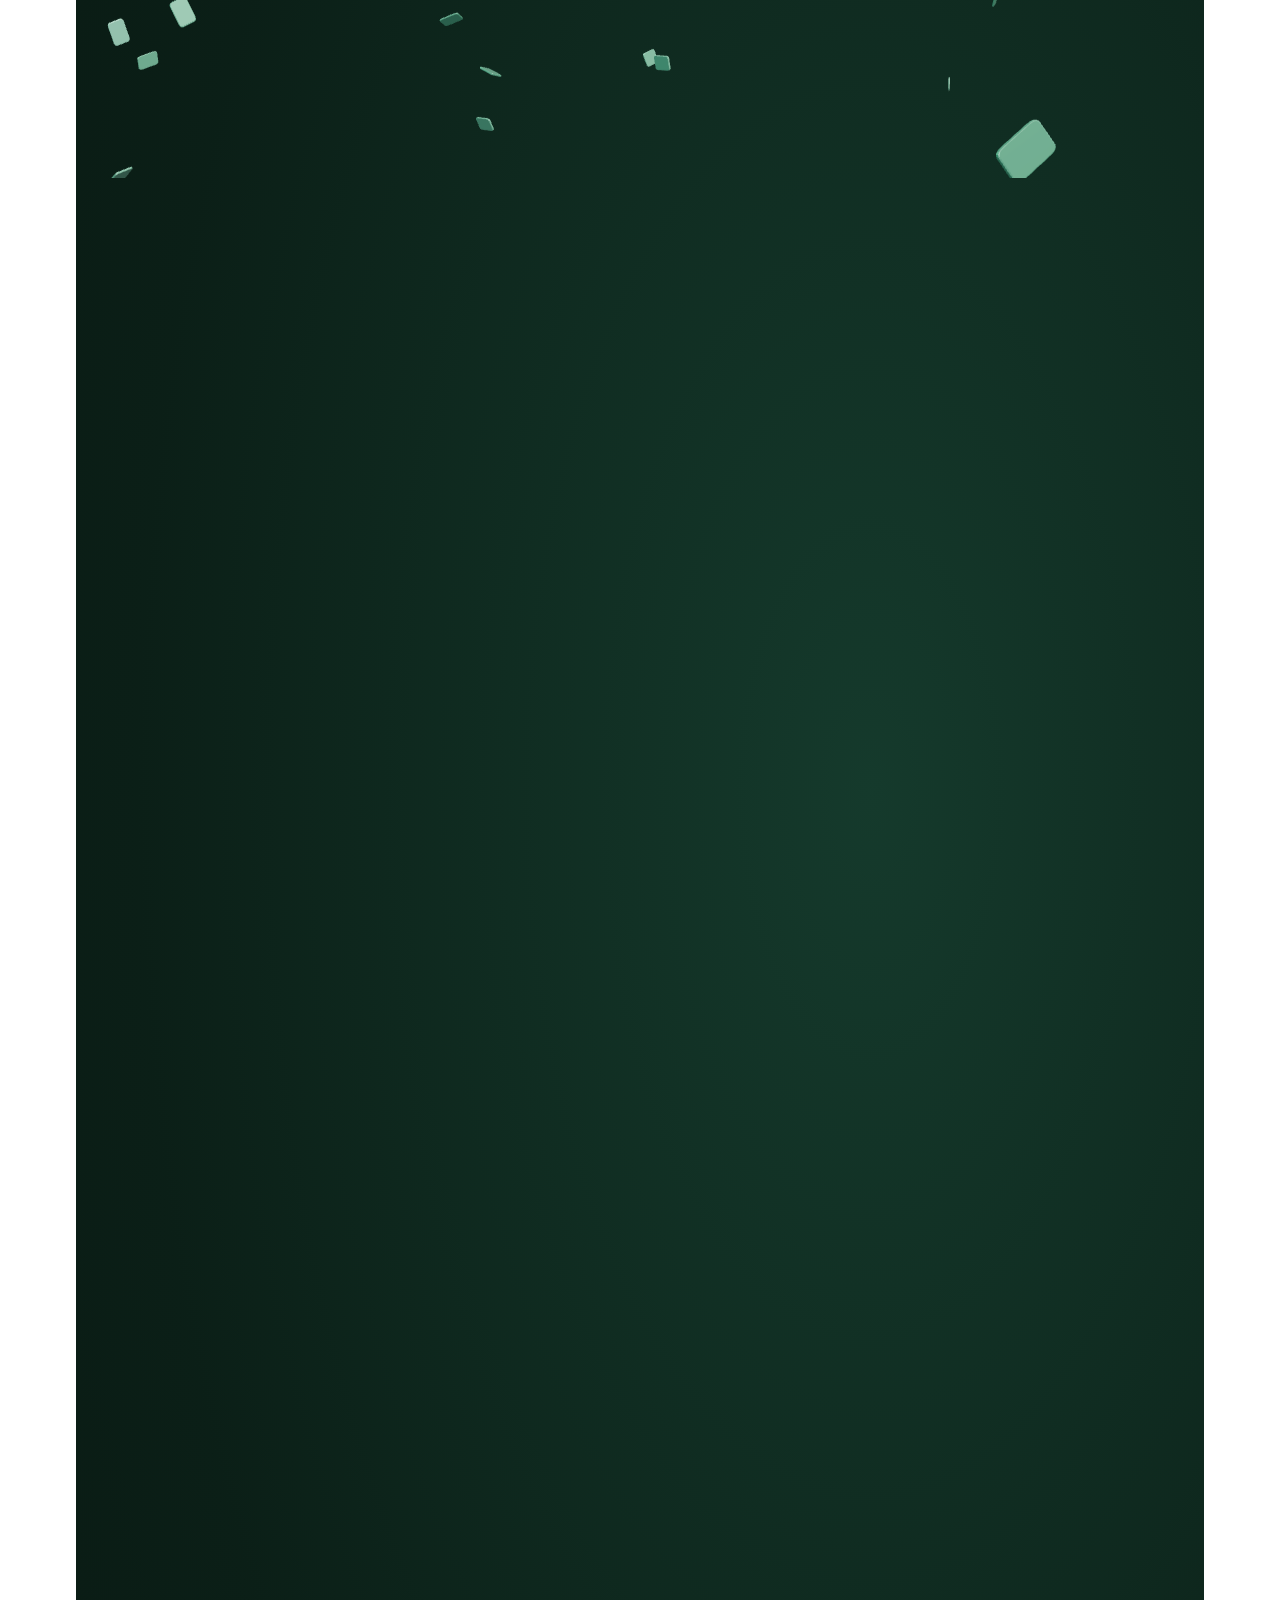
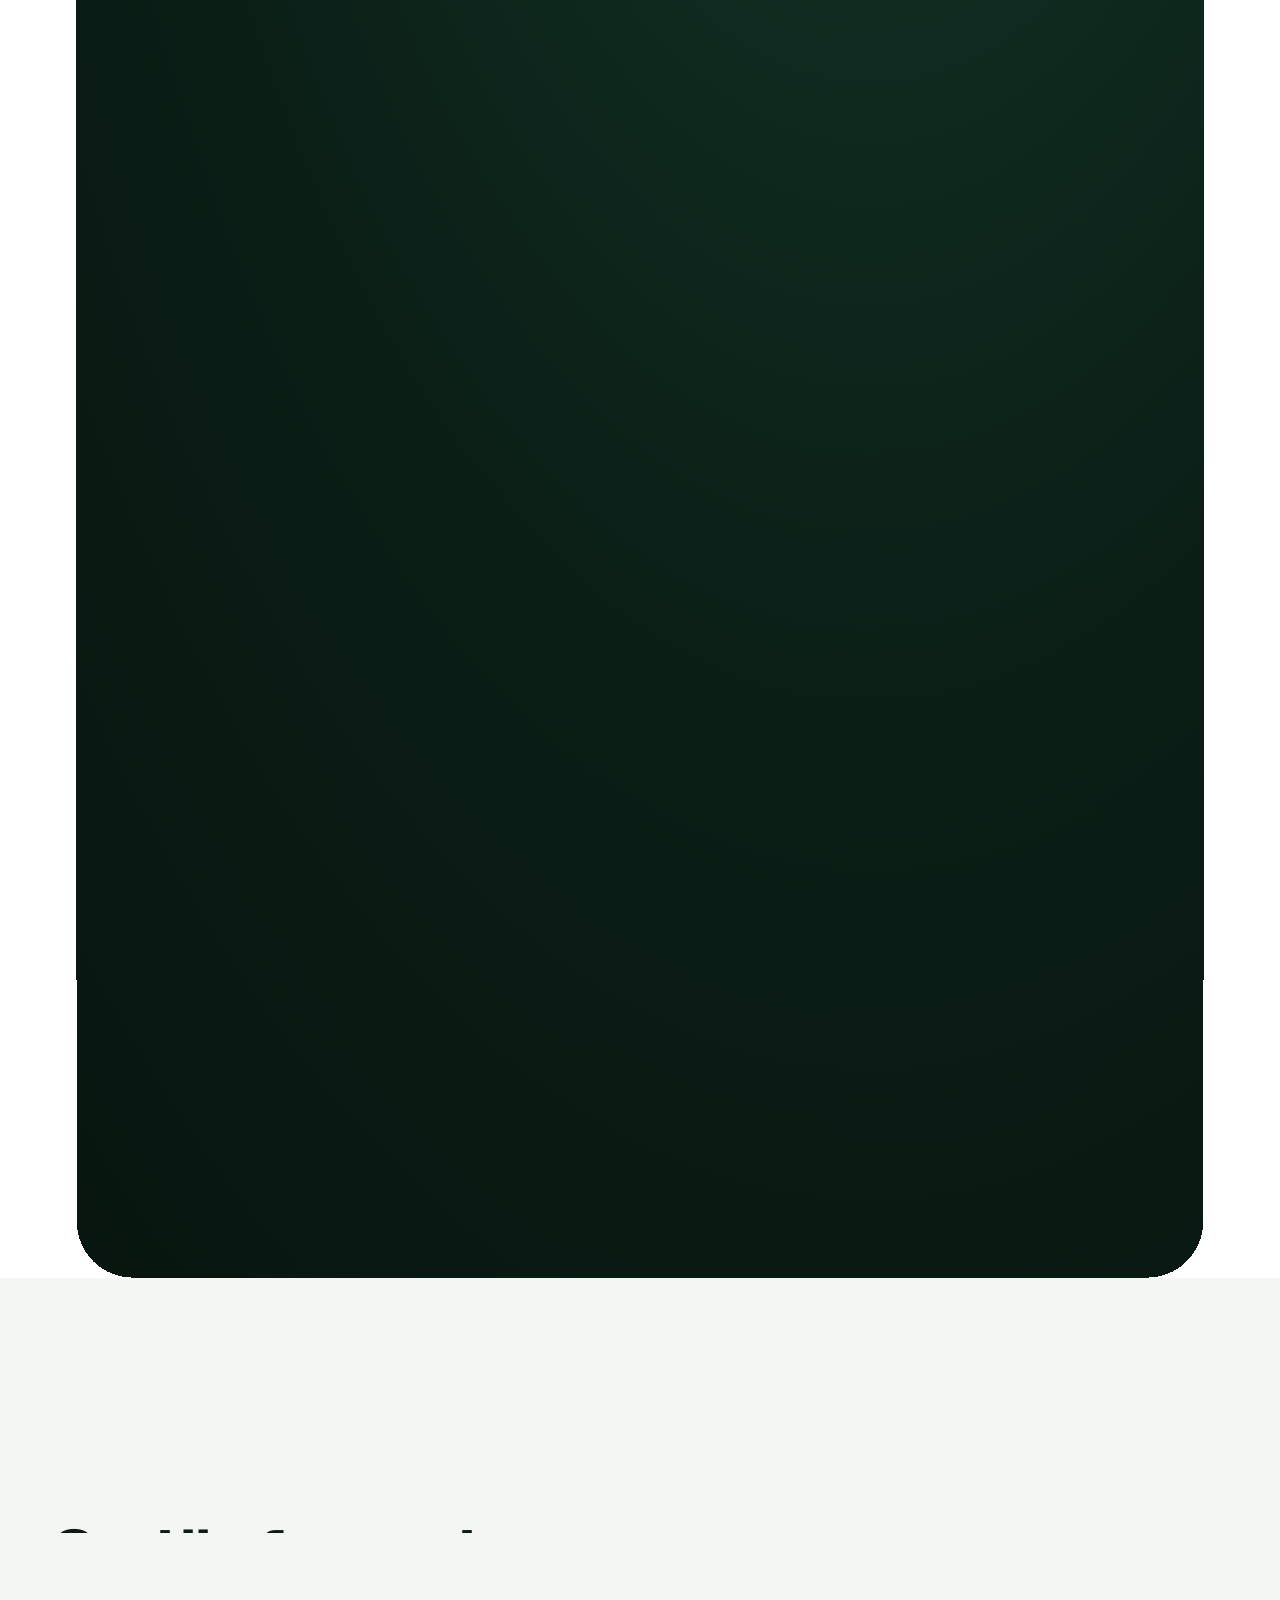
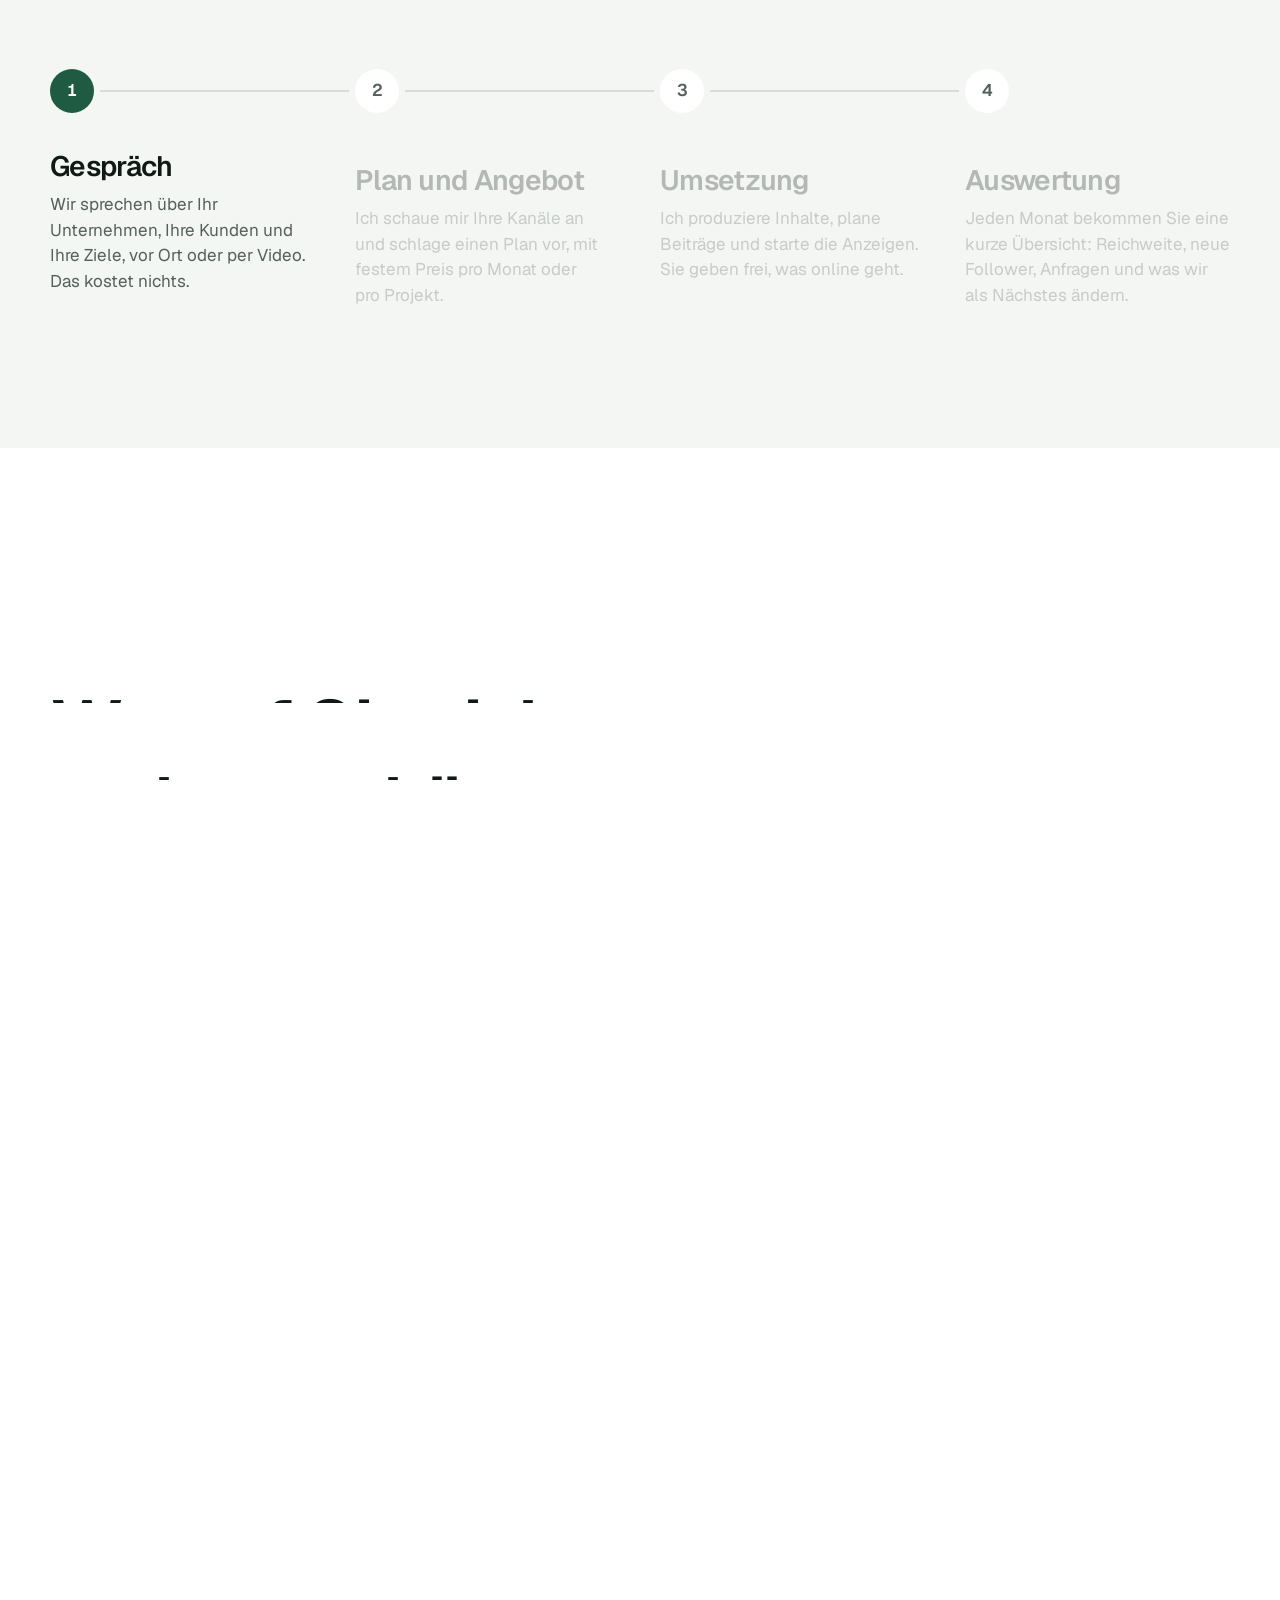
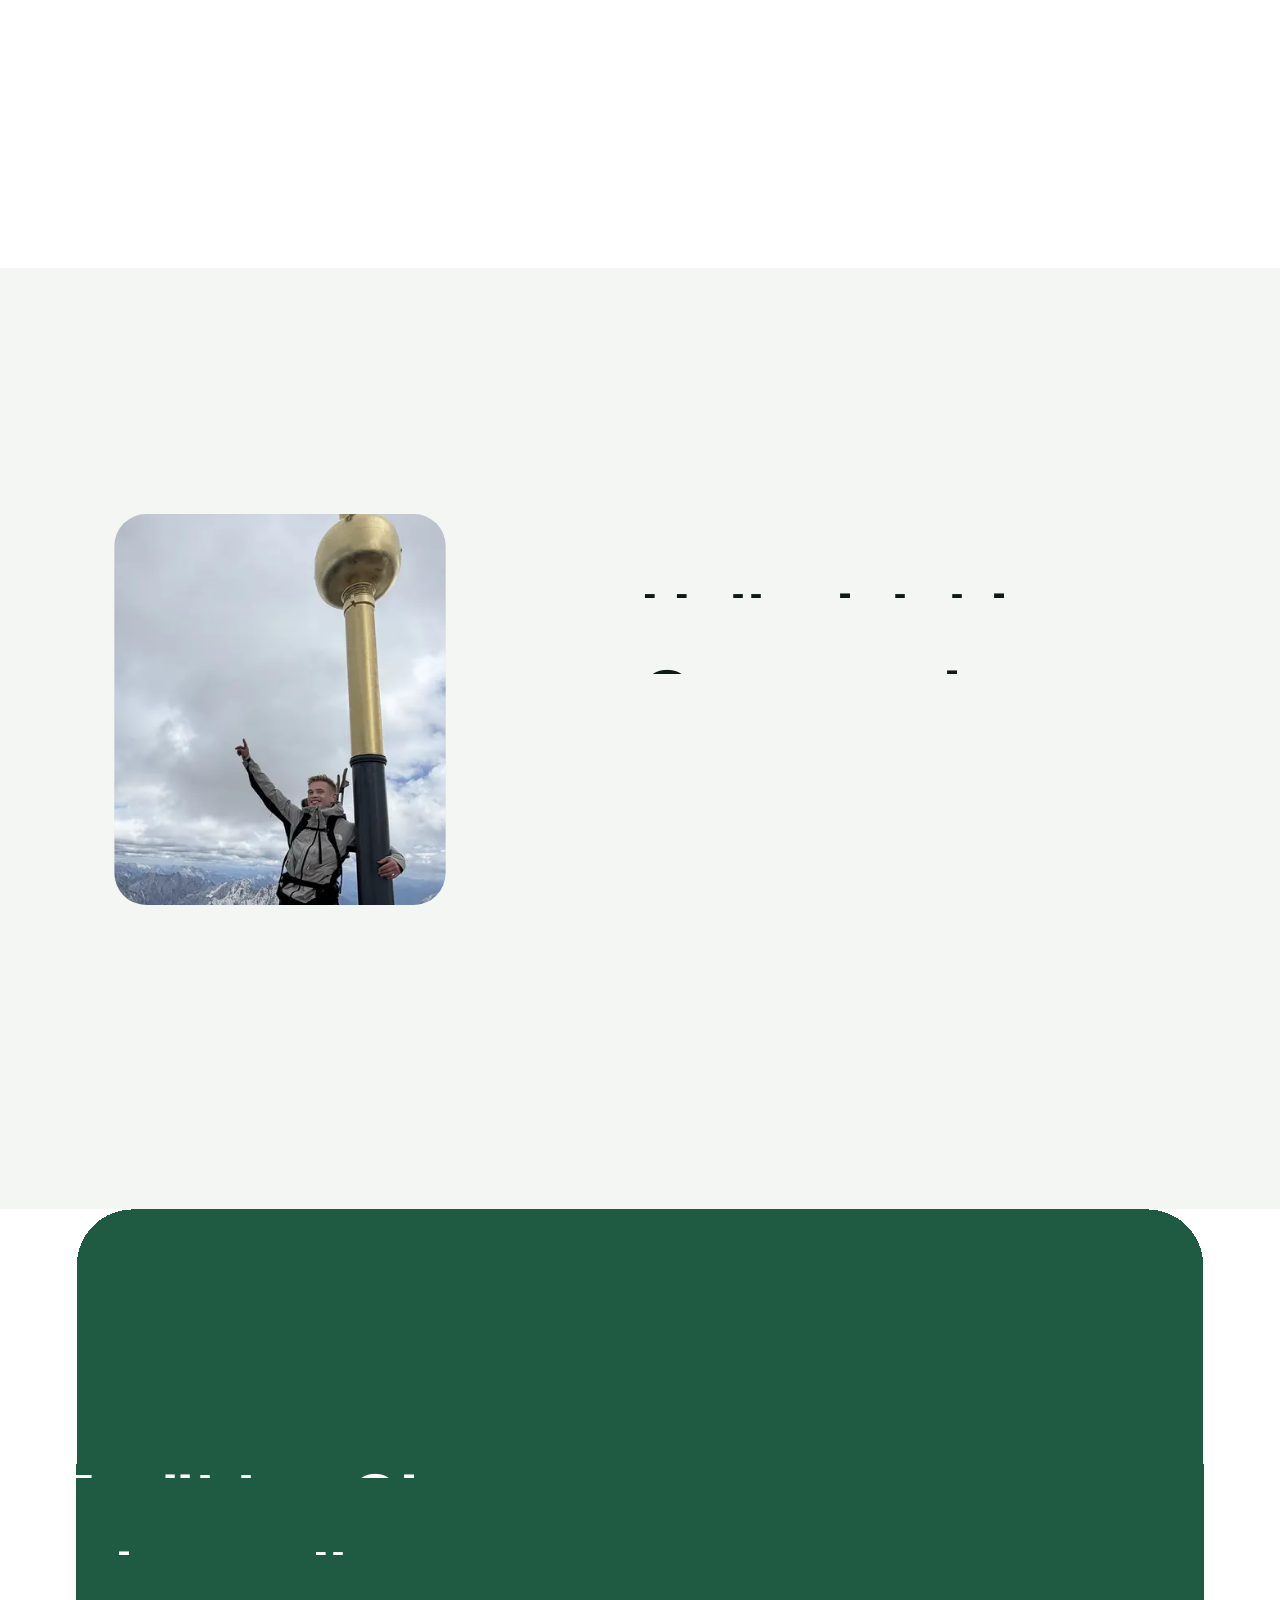
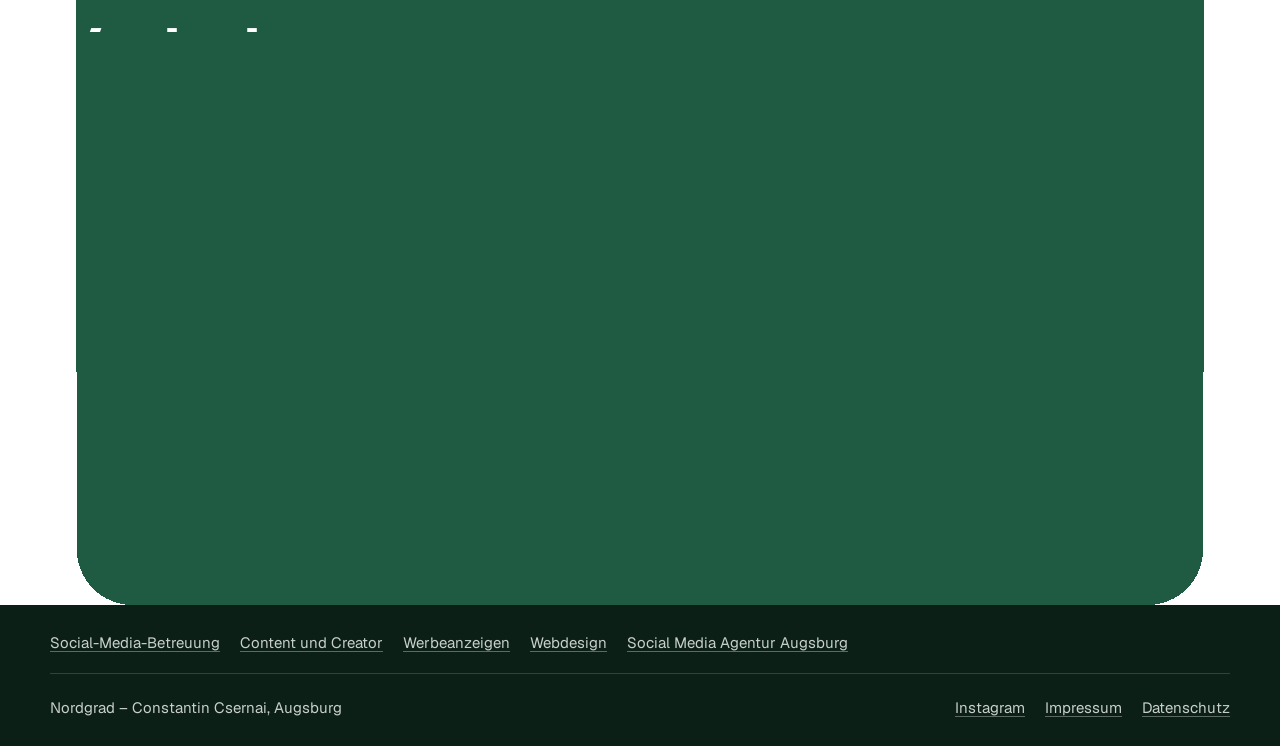
==== commit f959710b: "Sichtbarkeit bei Google: robots, Sitemap, kanonische Adressen, Vorschaubilder, Favicon, strukturiert" ====
--- a/index.html
+++ b/index.html
@@ -3,13 +3,32 @@
 <head>
   <meta charset="utf-8">
   <meta name="viewport" content="width=device-width, initial-scale=1">
-  <title>Nordgrad – Social Media, Werbung und Webdesign</title>
-  <meta name="description" content="Mehr Reichweite für Ihr Unternehmen: Social-Media-Betreuung, Content mit Creatorn, Werbeanzeigen auf Instagram, Facebook und TikTok und Webseiten, die Anfragen bringen. Von Augsburg aus, deutschlandweit und international.">
+  <title>Nordgrad – Social Media, Werbeanzeigen und Webdesign aus Augsburg</title>
+  <meta name="description" content="Social-Media-Betreuung, Content mit Creatorn, Werbeanzeigen und Webdesign aus einer Hand. Persönlich, monatlich kündbar, von Augsburg aus deutschlandweit.">
   <meta name="theme-color" content="#ffffff">
+  <link rel="canonical" href="https://nordgrad.eu/">
   <link rel="alternate" hreflang="de" href="https://nordgrad.eu/">
   <link rel="alternate" hreflang="en" href="https://nordgrad.eu/en/">
   <link rel="alternate" hreflang="x-default" href="https://nordgrad.eu/">
+  <link rel="icon" href="./favicon.ico" sizes="48x48">
   <link rel="icon" href="./zeichen.svg" type="image/svg+xml">
+  <link rel="apple-touch-icon" href="./apple-touch-icon.png">
+  <meta property="og:type" content="website">
+  <meta property="og:site_name" content="Nordgrad">
+  <meta property="og:title" content="Nordgrad – Social Media, Werbeanzeigen und Webdesign aus Augsburg">
+  <meta property="og:description" content="Social-Media-Betreuung, Content mit Creatorn, Werbeanzeigen und Webdesign aus einer Hand. Persönlich, monatlich kündbar, von Augsburg aus deutschlandweit.">
+  <meta property="og:url" content="https://nordgrad.eu/">
+  <meta property="og:image" content="https://nordgrad.eu/og-bild.png">
+  <meta property="og:image:width" content="1200">
+  <meta property="og:image:height" content="630">
+  <meta property="og:image:alt" content="Nordgrad: Social Media, Werbeanzeigen und Webdesign aus Augsburg">
+  <meta property="og:locale" content="de_DE">
+  <meta property="og:locale:alternate" content="en_US">
+  <meta name="twitter:card" content="summary_large_image">
+  <meta name="twitter:title" content="Nordgrad – Social Media, Werbeanzeigen und Webdesign aus Augsburg">
+  <meta name="twitter:description" content="Social-Media-Betreuung, Content mit Creatorn, Werbeanzeigen und Webdesign aus einer Hand. Persönlich, monatlich kündbar, von Augsburg aus deutschlandweit.">
+  <meta name="twitter:image" content="https://nordgrad.eu/og-bild.png">
+  <script type="application/ld+json">{"@context":"https://schema.org","@graph":[{"@type":"Organization","@id":"https://nordgrad.eu/#organisation","name":"Nordgrad","url":"https://nordgrad.eu/","logo":{"@type":"ImageObject","url":"https://nordgrad.eu/logo-512.png","width":512,"height":512},"email":"nordgrad.augsburg@gmail.com","sameAs":["https://www.instagram.com/nordgrad.eu/"],"areaServed":[{"@type":"City","name":"Augsburg"},{"@type":"Country","name":"Deutschland"}],"address":{"@type":"PostalAddress","addressLocality":"Augsburg","addressRegion":"Bayern","addressCountry":"DE"}},{"@type":"WebSite","@id":"https://nordgrad.eu/#website","name":"Nordgrad","url":"https://nordgrad.eu/","inLanguage":"de","publisher":{"@id":"https://nordgrad.eu/#organisation"}}]}</script>
   <script>
     /* Bewegte Fassung nur, wenn das Gerät Bewegung nicht reduziert haben will.
        Falls das Hauptskript nicht lädt, wird nach 4 s alles ohne Bewegung gezeigt. */
@@ -26,8 +45,9 @@
       }
     })();
   </script>
-  <script type="module" crossorigin src="./assets/haupt-DTCzQ9o9.js"></script>
-  <link rel="stylesheet" crossorigin href="./assets/haupt-BXB99uZO.css">
+  <script type="module" crossorigin src="./assets/menue-DpATVmkG.js"></script>
+  <script type="module" crossorigin src="./assets/haupt-D8d3iiZb.js"></script>
+  <link rel="stylesheet" crossorigin href="./assets/menue-G60tYJu2.css">
 </head>
 <body>
   <svg width="0" height="0" class="unsichtbar" aria-hidden="true" focusable="false">
@@ -48,7 +68,10 @@
         <span>Nordgrad</span>
       </a>
       <nav aria-label="Hauptnavigation">
-        <a class="nur-breit" href="./#leistungen">Leistungen</a>
+        <details class="menue">
+          <summary>Leistungen</summary>
+          <ul class="menue-liste"><li><a href="./leistungen/social-media-betreuung/">Social-Media-Betreuung</a></li><li><a href="./leistungen/content-und-creator/">Content und Creator</a></li><li><a href="./leistungen/werbeanzeigen/">Werbeanzeigen</a></li><li><a href="./leistungen/webdesign/">Webdesign</a></li><li class="menue-ort"><a href="./social-media-agentur-augsburg/">Social Media Agentur Augsburg</a></li></ul>
+        </details>
         <a class="nur-breit" href="./#ablauf">Ablauf</a>
         <a class="sprache" href="en/" lang="en" hreflang="en" aria-label="English version">EN</a>
         <a class="kopf-kontakt" href="./#kontakt">Kontakt</a>
@@ -61,7 +84,7 @@
     <!-- 1. Einstieg mit 3D-Visitenkarte -->
     <section class="held" aria-labelledby="held-titel">
       <div class="huelle held-text">
-        <h1 id="held-titel">Mehr Reichweite für Ihr Unternehmen.</h1>
+        <h1 id="held-titel"><span class="wort"><span>Mehr</span></span> <span class="wort"><span>Reichweite</span></span> <span class="wort"><span>für</span></span> <span class="wort"><span>Ihr</span></span> <span class="wort"><span>Unternehmen.</span></span></h1>
         <p class="vorspann" data-auf>Social Media, Inhalte mit Creatorn, Werbeanzeigen und die Webseite dazu. Alles aus einer Hand, deutschlandweit und international.</p>
         <div class="knoepfe" data-auf>
           <a class="knopf voll" href="mailto:nordgrad.augsburg@gmail.com?subject=Anfrage%20Social%20Media">E-Mail schreiben</a>
@@ -116,7 +139,7 @@
 
           <article class="leistung" data-leistung>
             <div class="leistung-text">
-              <h3>Social-Media-Betreuung</h3>
+              <h3><a class="leistung-link" href="./leistungen/social-media-betreuung/">Social-Media-Betreuung</a></h3>
               <p>Ich plane Ihre Beiträge für Instagram, TikTok und Facebook, gestalte sie in Ihrem Stil und veröffentliche sie regelmäßig. Kommentare und Nachrichten behalte ich im Blick. Sie geben jeden Beitrag frei, bevor er erscheint.</p>
             </div>
             <div class="geraet" role="img" aria-label="Beispielbild: ein Social-Media-Profil mit Beiträgen und dem Wochenplan für neue Beiträge">
@@ -139,7 +162,7 @@
 
           <article class="leistung" data-leistung>
             <div class="leistung-text">
-              <h3>Content und Creator</h3>
+              <h3><a class="leistung-link" href="./leistungen/content-und-creator/">Content und Creator</a></h3>
               <p>Kurzvideos, Reels und Fotos für Ihre Kanäle. In Augsburg und Umgebung drehe ich selbst bei Ihnen vor Ort. Auf Wunsch bringe ich Sie mit Creatorn zusammen, die zu Ihrem Unternehmen und Ihrer Region passen.</p>
             </div>
             <div class="geraet" role="img" aria-label="Beispielbild: ein Kurzvideo mit drei Einstellungen aus einem Unternehmen">
@@ -162,7 +185,7 @@
 
           <article class="leistung" data-leistung>
             <div class="leistung-text">
-              <h3>Werbeanzeigen</h3>
+              <h3><a class="leistung-link" href="./leistungen/werbeanzeigen/">Werbeanzeigen</a></h3>
               <p>Anzeigen auf Instagram, Facebook und TikTok für genau die Menschen, die Sie erreichen wollen: im Umkreis Ihres Standorts, in einem Land oder in mehreren. Sie legen das Budget fest, ich richte die Kampagnen ein, verbessere sie laufend und zeige Ihnen, was sie gebracht haben.</p>
             </div>
             <div class="geraet" role="img" aria-label="Beispielbild: eine Karte mit einem Umkreis um einen Standort und darunter eine Anzeige">
@@ -197,7 +220,7 @@
 
           <article class="leistung" data-leistung>
             <div class="leistung-text">
-              <h3>Webdesign</h3>
+              <h3><a class="leistung-link" href="./leistungen/webdesign/">Webdesign</a></h3>
               <p>Eine schnelle, klare Webseite, auf der Besucher aus Social Media und Werbung sofort finden, was sie suchen, und Sie direkt anrufen oder anschreiben. Mit Impressum und Datenschutzerklärung, ohne Werkzeuge, die Daten Ihrer Besucher an Dritte schicken.</p>
             </div>
             <div class="geraet" role="img" aria-label="Beispielbild: eine Webseite auf dem Handy, die sich aus Bausteinen zusammensetzt">
@@ -306,6 +329,7 @@
             <div class="kachel-text">
               <h3>Von Augsburg aus, für überall</h3>
               <p>Mein Sitz ist Augsburg. Ich arbeite für Unternehmen in ganz Deutschland und international, auf Deutsch und Englisch.</p>
+              <p class="kachel-link"><a href="./social-media-agentur-augsburg/">Social Media Agentur in Augsburg</a></p>
             </div>
             <svg class="ringe" viewBox="0 0 420 260" role="img" aria-label="Zeichnung: Ringe, die sich von einem Punkt namens Augsburg nach außen ausbreiten">
               <g fill="none" stroke-linecap="round" class="ringe-linien">
@@ -371,6 +395,10 @@
 
   <footer class="fuss">
     <div class="huelle fuss-innen">
+      <nav class="fuss-leistungen" aria-label="Leistungen">
+        <a href="./leistungen/social-media-betreuung/">Social-Media-Betreuung</a> <a href="./leistungen/content-und-creator/">Content und Creator</a> <a href="./leistungen/werbeanzeigen/">Werbeanzeigen</a> <a href="./leistungen/webdesign/">Webdesign</a>
+        <a href="./social-media-agentur-augsburg/">Social Media Agentur Augsburg</a>
+      </nav>
       <span>Nordgrad – Constantin Csernai, Augsburg</span>
       <nav aria-label="Rechtliches">
         <a href="https://www.instagram.com/nordgrad.eu/" rel="noopener me">Instagram</a>
--- a/assets/menue-G60tYJu2.css
+++ b/assets/menue-G60tYJu2.css
@@ -0,0 +1 @@
+@font-face{font-family:Geist;font-style:normal;font-display:swap;font-weight:100 900;src:url(./geist-latin-wght-normal-BgDaEnEv.woff2)format("woff2-variations");unicode-range:U+??,U+131,U+152-153,U+2BB-2BC,U+2C6,U+2DA,U+2DC,U+304,U+308,U+329,U+2000-206F,U+20AC,U+2122,U+2191,U+2193,U+2212,U+2215,U+FEFF,U+FFFD}@font-face{font-family:Geist;font-style:normal;font-display:swap;font-weight:100 900;src:url(./geist-latin-ext-wght-normal-DC-KSUi6.woff2)format("woff2-variations");unicode-range:U+100-2BA,U+2BD-2C5,U+2C7-2CC,U+2CE-2D7,U+2DD-2FF,U+1D00-1DBF,U+1E00-1E9F,U+1EF2-1EFF,U+2020,U+20A0-20AB,U+20AD-20C0,U+2113,U+2C60-2C7F,U+A720-A7FF}:root{--weiss:#fff;--papier:#f4f6f4;--tinte:#101a15;--tinte-2:#55605a;--gruen:#1f5a43;--gruen-tief:#0b1f17;--gruen-hell:#9ad8b8;--linie:#101a151f;--fokus:#1f5a43;--rand:clamp(16px, 5vw, 48px);--breite:1180px;--kopf-h:52px;--ease-out:cubic-bezier(.23, 1, .32, 1);--ease-in-out:cubic-bezier(.77, 0, .175, 1);--schrift:"Geist", ui-sans-serif, system-ui, -apple-system, "Segoe UI", Roboto, "Helvetica Neue", Arial, sans-serif}*,:before,:after{box-sizing:border-box}html{-webkit-text-size-adjust:100%;-moz-text-size-adjust:100%;text-size-adjust:100%;scroll-padding-top:calc(var(--kopf-h) + 16px)}body{background:var(--weiss);color:var(--tinte);font-family:var(--schrift);font-feature-settings:"ss01", "cv11";-webkit-font-smoothing:antialiased;-moz-osx-font-smoothing:grayscale;margin:0;font-size:1.0625rem;line-height:1.5;overflow-x:clip}h1,h2,h3,p,ol,ul,dl,dd,figure{margin:0}ol,ul{padding:0;list-style:none}a{color:inherit}svg{display:block}button{font:inherit;color:inherit}h1,h2,h3{text-wrap:balance;overflow-wrap:break-word;font-weight:600}h1{letter-spacing:-.045em;font-size:clamp(2.75rem,1rem + 7.2vw,6.25rem);line-height:.98}h2{letter-spacing:-.04em;font-size:clamp(2.25rem,1.3rem + 4.2vw,4.75rem);line-height:1.03}h3{letter-spacing:-.025em;font-size:clamp(1.5rem,1.2rem + 1.3vw,2.25rem);line-height:1.12}p{text-wrap:pretty}.vorspann{letter-spacing:-.012em;color:var(--tinte-2);font-size:clamp(1.1875rem,1.05rem + .7vw,1.5rem);line-height:1.38}.huelle{width:min(100% - 2 * var(--rand), var(--breite));margin-inline-start:auto;margin-inline-end:auto}.unsichtbar{width:0;height:0;position:absolute;overflow:hidden}:focus-visible{outline:3px solid var(--fokus);outline-offset:3px;border-radius:6px}.sprung{z-index:100;background:var(--tinte);color:var(--weiss);border-radius:999px;padding:10px 16px;text-decoration:none;position:fixed;top:8px;left:8px;transform:translateY(-200%)}.sprung:focus-visible{outline-color:var(--gruen-hell);transform:none}.abschnitt-kopf{gap:18px;margin-bottom:clamp(40px,6vw,88px);display:grid}.abschnitt-kopf h2{max-width:15ch}.abschnitt-kopf p{color:var(--tinte-2);max-width:36ch;font-size:clamp(1.125rem,1rem + .5vw,1.375rem)}.knoepfe{flex-wrap:wrap;justify-content:center;gap:12px;display:flex}.knopf{letter-spacing:-.01em;min-height:48px;transition:transform .16s var(--ease-out), background-color .2s ease, box-shadow .2s ease;border-radius:999px;justify-content:center;align-items:center;padding:0 24px;font-size:1.0625rem;font-weight:500;text-decoration:none;display:inline-flex}.knopf:active{transform:scale(.97)}.knopf.voll{background:var(--gruen);color:var(--weiss)}.knopf.leer{box-shadow:inset 0 0 0 1.5px var(--linie);background:var(--weiss)}@media (hover:hover) and (pointer:fine){.knopf.voll:hover{background:#174634}.knopf.leer:hover{box-shadow:inset 0 0 0 1.5px var(--tinte)}}.kopf{z-index:50;height:var(--kopf-h);-webkit-backdrop-filter:saturate(180%)blur(18px);backdrop-filter:saturate(180%)blur(18px);background:#ffffffc7;border-bottom:1px solid #101a1514;position:fixed;top:0;bottom:auto;left:0;right:0}.kopf-innen{width:min(100% - 2 * var(--rand), var(--breite));justify-content:space-between;align-items:center;gap:16px;height:100%;margin-inline-start:auto;margin-inline-end:auto;display:flex}.kopf-name{letter-spacing:-.02em;white-space:nowrap;align-items:center;gap:10px;min-height:44px;font-weight:600;text-decoration:none;display:inline-flex}.kopf-zeichen{width:22px;height:22px;color:var(--gruen);flex:none}.kopf nav{align-items:center;gap:clamp(4px,2vw,22px);font-size:.9375rem;display:flex}.kopf nav a{min-height:44px;color:var(--tinte-2);align-items:center;padding:0 6px;text-decoration:none;transition:color .16s;display:inline-flex}.kopf nav a.sprache{min-width:40px;min-height:32px;box-shadow:inset 0 0 0 1.5px var(--linie);color:var(--tinte);border-radius:999px;justify-content:center;padding:0 10px;font-weight:500}.kopf nav a.kopf-kontakt{background:var(--tinte);min-height:32px;color:var(--weiss);transition:transform .16s var(--ease-out), background-color .2s ease;border-radius:999px;margin-left:4px;padding:0 14px;font-weight:500}.kopf nav a.kopf-kontakt:active{transform:scale(.97)}@media (hover:hover) and (pointer:fine){.kopf nav a:hover{color:var(--tinte)}.kopf nav a.kopf-kontakt:hover{color:var(--weiss);background:var(--gruen)}}@media (max-width:520px){.nur-breit{display:none!important}.kopf nav>a:not(.kopf-kontakt):not(.sprache){display:none}}.menue{position:relative}.menue summary{cursor:pointer;min-height:44px;color:var(--tinte-2);align-items:center;gap:7px;padding:0 6px;list-style:none;transition:color .16s;display:inline-flex}.menue summary::-webkit-details-marker{display:none}.menue summary:after{content:"";width:6px;height:6px;transition:transform .22s var(--ease-out), margin .22s var(--ease-out);border-bottom:1.6px solid;border-right:1.6px solid;margin-top:-3px;transform:rotate(45deg)}.menue[open] summary{color:var(--tinte)}.menue[open] summary:after{margin-top:3px;transform:rotate(225deg)}.menue-liste{z-index:60;background:var(--weiss);min-width:250px;box-shadow:0 0 0 1px var(--linie), 0 28px 48px -18px #0b1f1752;border-radius:18px;padding:8px;display:grid;position:absolute;top:calc(100% + 6px);left:-14px}.kopf .menue-liste a{min-height:44px;color:var(--tinte);white-space:nowrap;border-radius:12px;align-items:center;padding:0 14px;display:flex}.kopf .menue-ort{border-top:1px solid var(--linie);margin-top:4px;padding-top:4px}.kopf .menue-ort a{color:var(--gruen)}@media (hover:hover) and (pointer:fine){.kopf .menue-liste a:hover{background:var(--papier);color:var(--tinte)}.kopf .menue summary:hover{color:var(--tinte)}}@media (max-width:520px){.menue{position:static}.menue-liste{left:var(--rand);right:var(--rand);top:calc(var(--kopf-h) + 6px);min-width:0}.kopf-innen{gap:8px}.kopf nav{gap:2px}.kopf nav a.kopf-kontakt{margin-left:2px;padding:0 12px}.menue summary{gap:5px;padding:0 6px;font-size:.9rem}}.lesefortschritt{background:var(--gruen);transform-origin:0;width:100%;height:2px;display:none;position:absolute;bottom:-1px;left:0;transform:scaleX(0)}.bewegt .lesefortschritt{display:block}.held{padding:calc(var(--kopf-h) + clamp(40px, 6vw, 88px)) 0 clamp(64px, 9vw, 128px);background:radial-gradient(60% 46% at 50% 100%, #1f5a4329, transparent 70%), linear-gradient(var(--weiss), var(--papier));position:relative;overflow:clip}.held-text{text-align:center;justify-items:center;gap:clamp(20px,2.6vw,32px);display:grid}.held h1{max-width:16ch}.held .vorspann{max-width:46ch}.wort{overflow-clip-margin:.12em;vertical-align:top;margin-bottom:-.22em;padding-bottom:.22em;display:inline-block;overflow:clip}.wort>span{will-change:transform;display:inline-block}.karte-raum{--kw:min(600px, 86vw);perspective:1400px;perspective-origin:50% 40%;justify-items:center;gap:clamp(20px,3vw,32px);margin-top:clamp(40px,5vw,72px);display:grid}.karte-scroll,.karte-kipp{transform-style:preserve-3d}.karte{width:var(--kw);aspect-ratio:85/55;font-size:calc(var(--kw) * .036);transform-style:preserve-3d;transition:transform .8s var(--ease-in-out);position:relative}.karte.gewendet{transform:rotateY(180deg)}.karte-seite{border-radius:calc(var(--kw) * .04);-webkit-backface-visibility:hidden;backface-visibility:hidden;box-shadow:0 calc(var(--kw) * .07) calc(var(--kw) * .12) calc(var(--kw) * -.05) #0b1f1780, 0 calc(var(--kw) * .02) calc(var(--kw) * .04) calc(var(--kw) * -.015) #0b1f1759;position:absolute;top:0;bottom:0;left:0;right:0;overflow:hidden}.karte-vorn{color:#f1f6f2;background:linear-gradient(135deg,#27705a 0%,#1f5a43 42%,#143b2c 100%);grid-template:"zeichen ort""kopf kopf"1fr/1fr auto;padding:8% 8% 7.5%;display:grid}.karte-vorn:after{content:"";border-radius:inherit;pointer-events:none;position:absolute;top:0;bottom:0;left:0;right:0;box-shadow:inset 0 0 0 1px #ffffff24,inset 0 1px #ffffff38}.karte-muster{opacity:.2;background:repeating-radial-gradient(circle at 112% 118%,#0000 0 5.2%,#fff 5.2% 5.5%);position:absolute;top:0;bottom:0;left:0;right:0;-webkit-mask-image:linear-gradient(115deg,#0000 30%,#000 100%);mask-image:linear-gradient(115deg,#0000 30%,#000 100%)}.karte-glanz{aspect-ratio:1;pointer-events:none;background:radial-gradient(closest-side,#ffffff47,#fff0 100%);border-radius:50%;width:90%;position:absolute;top:-60%;left:-30%}.karte-zeichen{aspect-ratio:1;color:#f1f6f2;grid-area:zeichen;width:14%;height:auto;position:relative}.karte-ort{letter-spacing:-.005em;color:#f1f6f2d1;grid-area:ort;font-size:1em;position:relative}.karte-kopf{grid-area:kopf;align-self:end;position:relative}.karte-name{letter-spacing:-.035em;font-size:2.15em;font-weight:600;line-height:1.05}.karte-rolle{color:#f1f6f2d1;margin-top:.5em;font-size:1em}.karte-hinten{color:var(--tinte);background:linear-gradient(135deg,#fff,#eef3ef);align-content:center;padding:8%;display:grid;transform:rotateY(180deg)}.karte-hinten .karte-glanz{background:radial-gradient(closest-side,#1f5a431a,#1f5a4300)}.karte-daten{gap:.9em;display:grid;position:relative}.karte-daten>div{grid-template-columns:4.6em 1fr;align-items:baseline;gap:.6em;display:grid}.karte-daten dt{color:var(--tinte-2);font-size:.95em}.karte-daten dd{letter-spacing:-.02em;white-space:nowrap;font-size:1.12em;font-weight:500}.karte-daten a{text-underline-offset:.18em;-webkit-text-decoration:underline #1f5a4359;text-decoration:underline #1f5a4359}.karte-wenden{min-height:44px;color:var(--tinte-2);cursor:pointer;transition:transform .16s var(--ease-out), color .16s ease, background-color .2s ease;background:0 0;border:0;border-radius:999px;align-items:center;gap:8px;padding:0 18px;font-size:.9375rem;display:inline-flex}.karte-wenden svg{width:18px;height:18px}.karte-wenden:active{transform:scale(.97)}@media (hover:hover) and (pointer:fine){.karte-wenden:hover{color:var(--tinte);background:#101a150f}.karte-vorn{cursor:pointer}}.bewegt .held [data-auf],.bewegt .held .karte-raum{opacity:0}.bewegt .held h1:not(.los) .wort>span{transform:translateY(115%)}.leistungen{background:var(--weiss);padding-top:clamp(88px,12vw,176px)}.fortschritt{display:none}.buehne{gap:clamp(72px,10vw,136px);padding-bottom:clamp(88px,12vw,176px);display:grid}.leistung{--gh:min(600px, 150vw);width:min(100% - 2 * var(--rand), var(--breite));justify-items:center;gap:40px;margin-inline-start:auto;margin-inline-end:auto;display:grid}.leistung-text{gap:18px;max-width:34rem;display:grid}.leistung-text p{color:var(--tinte-2);font-size:clamp(1.0625rem,1rem + .35vw,1.25rem)}@media (min-width:800px){.leistung{grid-template-columns:1fr 1fr;align-items:center;gap:48px}.leistung-text{justify-self:start}.leistung:nth-child(odd) .leistung-text{order:2}}.leistung-text h3 a{text-underline-offset:.16em;-webkit-text-decoration:underline #1f5a4359;text-decoration:underline #1f5a4359;text-decoration-thickness:.06em;transition:text-decoration-color .2s,color .2s}@media (hover:hover) and (pointer:fine){.leistung-text h3 a:hover{color:var(--gruen);-webkit-text-decoration-color:var(--gruen);text-decoration-color:var(--gruen)}}.geraet{height:var(--gh);aspect-ratio:9/18.8;padding:calc(var(--gh) * .016);border-radius:calc(var(--gh) * .082);box-shadow:inset 0 0 0 1.5px #2b322e, 0 calc(var(--gh) * .08) calc(var(--gh) * .14) calc(var(--gh) * -.06) #0b1f1773, 0 calc(var(--gh) * .02) calc(var(--gh) * .04) calc(var(--gh) * -.012) #0b1f174d;transform-style:preserve-3d;background:#0c100e}.schirm{border-radius:calc(var(--gh) * .068);background:#000;height:100%;position:relative;overflow:hidden;container-type:inline-size}.schirm-inhalt{color:#101a15;background:#fff;flex-direction:column;font-size:4.3cqw;line-height:1.25;display:flex;position:absolute;top:0;bottom:0;left:0;right:0}.schirm-inhalt svg{width:100%;height:100%}.marke{color:#3c4741;background:#101a1514;border-radius:99em;margin-left:auto;padding:.25em .7em;font-size:.82em;font-weight:500}.marke.hell{color:#fff;background:#0000006b}.avatar{background:linear-gradient(135deg,#2a7a60,#143b2c);border-radius:50%;flex:none;width:2em;height:2em}.app-name{letter-spacing:-.01em;font-weight:600}.zeile{width:var(--w,60%);background:#101a151f;border-radius:99em;height:.62em;display:block}.zeile.hell{background:#ffffffd9}.s-feed{gap:4cqw;padding-top:11cqw;overflow:hidden}.app-kopf{align-items:center;gap:.6em;padding:0 4.5cqw 3cqw;display:flex}.beitrag{gap:2.4cqw;display:grid}.beitrag .zeile{margin-left:4.5cqw}.bild{aspect-ratio:1/1.02;position:relative;overflow:hidden}.bild-laden{background:linear-gradient(#f7dcc0 0 46%,#e9b98f 46% 100%)}.bild-laden i:first-child{background:repeating-linear-gradient(90deg,#1f5a43 0 9%,#f4f6f4 9% 18%);border-radius:2cqw 2cqw 0 0;height:14%;position:absolute;top:20%;left:18%;right:18%}.bild-laden i:nth-child(2){background:#fbf3e8;position:absolute;top:34%;bottom:0;left:22%;right:22%;box-shadow:inset 0 0 0 1.2cqw #143b2c}.bild-laden i:nth-child(3){background:#1f5a43;border-radius:12cqw 12cqw 0 0;width:22%;position:absolute;top:52%;bottom:0;left:44%}.aktionen{gap:3cqw;padding:0 4.5cqw;display:flex}.aktionen svg,.reel-leiste svg{fill:none;stroke:currentColor;stroke-width:1.8px;stroke-linejoin:round;stroke-linecap:round;width:6cqw;height:6cqw}.bild-zwei{background:linear-gradient(#cfe3d6 0 58%,#9fc4b0 58% 100%)}.bild-zwei i:first-child{aspect-ratio:1;background:#fbf3e8;border-radius:50%;width:34%;position:absolute;top:16%;left:12%}.bild-zwei i:nth-child(2){background:#1f5a43;border-radius:4cqw 4cqw 0 0;width:40%;height:60%;position:absolute;top:26%;right:10%}.plan{background:#fffffff0;border-radius:5cqw;gap:2.6cqw;padding:3.6cqw;display:grid;position:absolute;bottom:4cqw;left:3.5cqw;right:3.5cqw;box-shadow:0 3cqw 8cqw -2cqw #0b1f1759,inset 0 0 0 .3cqw #101a150f}.plan-titel{font-size:.95em;font-weight:600}.tage{color:#55605a;text-align:center;grid-template-columns:repeat(7,1fr);gap:1.2cqw;font-size:.78em;display:grid}.tage li{justify-items:center;gap:1cqw;display:grid}.tage b{background:#101a1514;border-radius:50%;width:5.4cqw;height:5.4cqw}.tage .an b{background:#1f5a43}.s-reel{color:#fff;background:#101a15}.streifen{grid-template-columns:repeat(3,1fr);width:300%;display:grid;position:absolute;top:0;bottom:0;left:0;right:0}.schuss{position:relative;overflow:hidden}.schuss-1{background:linear-gradient(115deg,#d9a877,#c48d5c)}.schuss-1 i{aspect-ratio:1;background:radial-gradient(circle,#f1dcc0 0 7%,#8a5631 8% 33%,#fff 34% 45%,#ece2d3 46% 49%,#fff 50% 100%);border-radius:50%;width:62%;position:absolute;top:42%;left:46%;transform:translate(-50%,-50%);box-shadow:0 6cqw 9cqw -3cqw #3c1e0a80}.schuss-1 b{transform-origin:0;background:#fff;border-radius:0 99em 99em 0;width:22%;height:8%;margin-top:-4%;position:absolute;top:42%;left:60%;transform:rotate(-24deg);box-shadow:0 3cqw 5cqw -2cqw #3c1e0a66}.schuss-1 u{background:#1f5a43;border-radius:2cqw;width:30%;height:16%;position:absolute;bottom:20%;left:8%;transform:rotate(14deg)}.schuss-2{background:linear-gradient(#cfe3d6 0 70%,#6f9a84 70%)}.schuss-2 i{background:#143b2c;border-radius:30cqw 30cqw 0 0;position:absolute;top:24%;bottom:30%;left:26%;right:26%}.schuss-2 b{background:repeating-linear-gradient(90deg,#fff 0 8%,#1f5a43 8% 16%);border-radius:2cqw;height:9%;position:absolute;top:14%;left:12%;right:12%}.schuss-3{background:linear-gradient(160deg,#f3d9a6,#e59e6c)}.schuss-3 i{background:#fff8ee;border-radius:5cqw;height:34%;position:absolute;top:28%;left:14%;right:14%;box-shadow:0 6cqw 10cqw -4cqw #3c1e0a66}.schuss-3 i:after{content:"";background:#1f5a43;border-radius:99em;height:12%;position:absolute;top:30%;left:12%;right:30%;box-shadow:0 5cqw #101a1524}.s-reel .marke{position:absolute;top:11cqw;right:4.5cqw}.reel-leiste{filter:drop-shadow(0 1px 2px #00000080);gap:5cqw;display:grid;position:absolute;bottom:34cqw;right:4cqw}.reel-fuss{background:linear-gradient(#0000,#0000009e);gap:2cqw;padding:14cqw 4.5cqw 5cqw;display:grid;position:absolute;bottom:0;left:0;right:0}.reel-wer{align-items:center;gap:.6em;font-weight:600;display:flex}.reel-titel{font-size:.95em}.reel-balken{background:#ffffff4d;border-radius:99em;height:.8cqw;margin-top:1.5cqw;display:block;overflow:hidden}.reel-balken i{transform-origin:0;background:#fff;height:100%;display:block;transform:scaleX(.66)}.s-anzeige{background:#fff}.karte-flaeche{flex:58%;position:relative;overflow:hidden}.karte-flaeche>svg{position:absolute;top:0;bottom:0;left:0;right:0}.karte-flaeche .marke{background:#ffffffd9;position:absolute;top:11cqw;right:4.5cqw}.umkreis{aspect-ratio:1;background:#1f5a4333;border-radius:50%;width:76%;margin:-38% 0 0 -38%;position:absolute;top:52%;left:46%;box-shadow:inset 0 0 0 .7cqw #1f5a43}.nadel{filter:drop-shadow(0 1cqw 1cqw #0000004d);width:9cqw;height:11.25cqw;margin:-11.25cqw 0 0 -4.5cqw;position:absolute;top:52%;left:46%}.nadel svg{fill:#1f5a43}.regler{gap:2.6cqw;padding:4cqw 4.5cqw 0;font-size:.9em;font-weight:600;display:grid}.regler-bahn{background:#101a151f;border-radius:99em;height:1.2cqw;position:relative}.regler-bahn i{border-radius:inherit;transform-origin:0;background:#1f5a43;position:absolute;top:0;bottom:0;left:0;right:0;transform:scaleX(.78)}.regler-bahn b{width:100%;height:0;position:absolute;top:50%;left:0;transform:translate(78%)}.regler-bahn b:after{content:"";background:#fff;border-radius:50%;width:5.2cqw;height:5.2cqw;position:absolute;top:-2.6cqw;left:-2.6cqw;box-shadow:0 .4cqw 1.6cqw #0000004d,inset 0 0 0 .5cqw #1f5a43}.anzeige{background:#f1f4f2;border-radius:5cqw;align-items:center;gap:2.6cqw;margin:5cqw 3.5cqw;padding:3.2cqw;display:flex}.anzeige-text{display:grid}.gesponsert{color:#55605a;font-size:.82em}.anzeige-knopf{color:#fff;white-space:nowrap;background:#1f5a43;border-radius:99em;margin-left:auto;padding:.55em .9em;font-size:.85em;font-weight:600}.s-web{background:#f1f4f2;gap:3cqw;padding:10cqw 3.5cqw 4cqw}.browser{align-items:center;gap:2cqw;display:flex}.adresse{color:#3c4741;background:#fff;border-radius:99em;flex:1;padding:.55em 1em;font-size:.88em}.web-held{background:linear-gradient(135deg,#27705a,#143b2c);border-radius:5cqw;align-content:end;gap:2cqw;height:30%;padding:5cqw;display:grid}.web-knopf{color:#fff;background:#101a15;border-radius:99em;place-self:flex-start start;padding:.7em 1.4em;font-size:.95em;font-weight:600}.web-zeilen{gap:2cqw;padding:1cqw;display:grid}.web-kacheln{flex:1;grid-template-columns:1fr 1fr;gap:3cqw;display:grid}.web-kacheln span{background:#fff;border-radius:4.5cqw;position:relative;overflow:hidden}.web-kacheln span:before{content:"";background:linear-gradient(135deg,#d3e4d8,#a3c9b4);border-radius:3cqw;position:absolute;top:8%;bottom:42%;left:8%;right:8%}.web-kacheln span:nth-child(2):before{background:linear-gradient(135deg,#f7dcc0,#e6b287)}.web-kacheln span:after{content:"";background:#101a1529;border-radius:99em;height:2.4cqw;position:absolute;bottom:26%;left:8%;right:28%;box-shadow:0 5cqw #101a1514}.web-fuss{color:#55605a;justify-content:center;gap:4cqw;font-size:.78em;display:flex}.bewegt .spur{height:460vh}.bewegt .buehne{height:100vh;height:100svh;padding:0;display:block;position:sticky;top:0;overflow:clip}.bewegt .leistung{--gh:min(620px, 74svh);inset:var(--kopf-h) 0 0 0;perspective:1400px;grid-template-columns:1fr 1fr;align-items:center;gap:48px;margin:0 auto;position:absolute}.bewegt .leistung .leistung-text{will-change:transform, opacity;order:0;justify-self:start}.bewegt .leistung~.leistung .geraet{box-shadow:none;background:0 0}.bewegt .leistung~.leistung .schirm{background:0 0}.bewegt .fortschritt{z-index:2;left:max(var(--rand), (100% - var(--breite)) / 2);gap:8px;display:flex;position:absolute;bottom:clamp(20px,5svh,48px)}.fortschritt li{background:var(--linie);border-radius:99px;width:44px;height:3px;overflow:hidden}.fortschritt span{background:var(--gruen);transform-origin:0;height:100%;display:block;transform:scaleX(0)}@media (max-width:799px){.bewegt .spur{height:420vh}.bewegt .leistung{--gh:min(420px, 46svh);grid-template-rows:auto 1fr;grid-template-columns:1fr;align-items:start;gap:20px;padding-top:14px}.bewegt .leistung .geraet{order:-1}.bewegt .leistung .leistung-text{justify-self:center;gap:10px}.bewegt .leistung .leistung-text p{font-size:1rem;line-height:1.45}.bewegt .fortschritt{bottom:14px;left:50%;transform:translate(-50%)}.bewegt .fortschritt li{width:28px}}.kugel{--fokus:var(--gruen-hell);color:#f1f6f2;background:radial-gradient(110% 80% at 68% 42%,#153a2c 0%,#0b1f17 52%,#07130e 100%)}.kugel-buehne{align-items:center;gap:40px;padding:clamp(88px,12vw,160px) 0;display:grid}.kugel-bild{width:min(100% - 2 * var(--rand), 520px);aspect-ratio:1/1.1;margin-inline-start:auto;margin-inline-end:auto;position:relative}.kugel-leinwand{width:100%;height:100%;display:none;position:absolute;top:0;bottom:0;left:0;right:0}.kugel-ersatz{aspect-ratio:1;color:#2f8163;width:46%;height:auto;margin:22% auto 0}.kugel.mit-3d .kugel-leinwand{display:block}.kugel.mit-3d .kugel-ersatz{display:none}.kugel-text{gap:22px;display:grid}.kugel-text h2{max-width:11ch}.kugel-text p{color:#f1f6f2c7;max-width:34ch;font-size:clamp(1.125rem,1rem + .5vw,1.375rem)}.kugel-text .kugel-notiz{color:#f1f6f2b3;font-size:1rem}@media (min-width:900px){.kugel-buehne{grid-template-columns:1fr 1fr}.kugel-bild{order:2}.kugel-text{width:auto;margin-left:max(var(--rand), (100vw - var(--breite)) / 2);margin-right:0}}.bewegt .kugel-spur{height:400vh}.bewegt .kugel-buehne{height:100vh;height:100svh;padding:0;display:block;position:sticky;top:0;overflow:clip}.bewegt .kugel-bild{aspect-ratio:auto;width:auto;margin:0;position:absolute;top:0;bottom:0;left:0;right:0}.bewegt .kugel-ersatz{width:min(34vw,220px);margin:0;position:absolute;top:50%;left:50%;transform:translate(-50%,-50%)}.bewegt .kugel-text{left:max(var(--rand), (100% - var(--breite)) / 2);right:var(--rand);pointer-events:none;width:auto;margin:0;position:absolute;top:50%;transform:translateY(-50%)}@media (max-width:899px){.bewegt .kugel-text{gap:12px;top:auto;bottom:clamp(20px,5svh,48px);transform:none}.bewegt .kugel-buehne:after{content:"";pointer-events:none;background:linear-gradient(#0000,#07130e 55%);position:absolute;top:45%;bottom:0;left:0;right:0}.bewegt .kugel-text{z-index:1}.bewegt .kugel-text h2{font-size:clamp(2rem,8.6vw,3rem)}.bewegt .kugel-text p{font-size:1.0625rem}.bewegt .kugel-text .kugel-notiz{font-size:.9375rem}}.ablauf{background:var(--papier);padding:clamp(88px,12vw,176px) 0}.schritte{gap:36px;display:grid;position:relative}.schritt{align-content:start;gap:10px;padding-left:68px;display:grid;position:relative}.schritt p{color:var(--tinte-2);max-width:34ch}.schritt h3{padding-top:6px;font-size:clamp(1.375rem,1.2rem + .7vw,1.75rem)}.schritt-nr{background:var(--gruen);width:44px;height:44px;color:var(--weiss);font-variant-numeric:tabular-nums;box-shadow:0 0 0 6px var(--papier);border-radius:50%;place-items:center;font-weight:600;transition:background-color .3s,color .3s;display:grid;position:absolute;top:0;left:0}.schritte-linie{background:var(--linie);width:2px;position:absolute;top:22px;bottom:22px;left:21px}.schritte-linie span{background:var(--gruen);transform-origin:50% 0;width:100%;height:100%;display:block}.schritt:last-child:before{content:"";background:var(--papier);width:44px;position:absolute;top:44px;bottom:-4px;left:0}@media (min-width:860px){.schritt:last-child:before{display:none}.schritte{grid-template-columns:repeat(4,1fr);gap:40px}.schritt{padding:76px 0 0}.schritte-linie{width:auto;height:2px;top:21px;bottom:auto;left:22px;right:calc(25% - 52px)}.schritte-linie span{transform-origin:0}}.bewegt .schritt-nr{background:var(--weiss);color:var(--tinte-2)}.bewegt .schritt.an .schritt-nr{background:var(--gruen);color:var(--weiss)}.bewegt .schritte-linie span{transform:scale(0)}.bewegt .schritt>h3,.bewegt .schritt>p{opacity:.28;transition:opacity .5s ease, transform .6s var(--ease-out);transform:translateY(14px)}.bewegt .schritt>p{transition-delay:60ms}.bewegt .schritt.an>h3,.bewegt .schritt.an>p{opacity:1;transform:none}.zusagen{background:var(--weiss);padding:clamp(88px,12vw,176px) 0}.kacheln{grid-template-columns:repeat(6,1fr);gap:clamp(14px,1.8vw,22px);display:grid}.kachel{background:var(--papier);border-radius:clamp(22px,2.4vw,32px);grid-column:span 6;align-content:start;gap:12px;padding:clamp(26px,3.2vw,44px);display:grid;position:relative;overflow:hidden}.kachel h3{font-size:clamp(1.5rem,1.25rem + 1vw,2.125rem)}.kachel p{color:var(--tinte-2);max-width:36ch;font-size:clamp(1.0625rem,1rem + .25vw,1.1875rem)}.kachel-text{align-content:start;gap:12px;display:grid}.kachel-zeichen{fill:none;width:52px;height:52px;stroke:var(--gruen);stroke-width:3px;stroke-linecap:round;stroke-linejoin:round;margin-bottom:clamp(28px,5vw,72px)}.kachel-zahlen{gap:clamp(20px,3vw,36px);padding-bottom:0}.kurve{margin:0 calc(-1*clamp(26px,3.2vw,44px));position:relative}.kurve svg{width:100%;height:auto;overflow:visible}.kurve-raster{color:#101a1517;stroke-width:1px}.kurve-flaeche{fill:#1f5a431f}.kurve-linie{stroke:var(--gruen);stroke-width:4px;stroke-dasharray:1;stroke-dashoffset:0}.kurve-punkt{fill:var(--gruen);stroke:var(--papier);stroke-width:4px;transform-box:fill-box;transform-origin:50%}.kurve figcaption{color:#3c4741;background:#ffffffe6;border-radius:999px;padding:5px 12px;font-size:.875rem;position:absolute;bottom:14px;left:clamp(26px,3.2vw,44px)}.kachel-link{margin-top:4px}.kachel-link a{min-height:44px;color:var(--gruen);text-underline-offset:.2em;align-items:center;font-weight:500;-webkit-text-decoration:underline #1f5a4366;text-decoration:underline #1f5a4366;display:inline-flex}.kachel-ort{align-items:center}.ringe{background:#e7eee9;border-radius:18px;width:100%;height:auto;overflow:hidden}.ringe-linien{stroke:var(--gruen);stroke-width:2.5px}.ringe-linien circle:nth-child(2){opacity:.7}.ringe-linien circle:nth-child(3){opacity:.48}.ringe-linien circle:nth-child(4){opacity:.3}.ringe-linien circle:nth-child(5){opacity:.16}.ringe-punkt{fill:var(--gruen)}.ringe-name{font-family:var(--schrift);fill:var(--tinte);font-size:15px;font-weight:600}@media (min-width:760px){.kachel-zahlen,.kachel-ort{grid-column:span 4}.kachel-einer,.kachel-monat{grid-column:span 2}.kachel-ort{grid-template-columns:1fr 1.15fr;gap:28px}}.gruender{background:var(--papier);padding:clamp(88px,12vw,176px) 0}.gruender-innen{align-items:center;gap:clamp(64px,8vw,96px);display:grid}.gruender-bilder{width:min(100%,460px);margin-inline-start:auto;margin-inline-end:auto;padding-bottom:12%;position:relative}.foto{background:#dfe6e1;overflow:hidden}.foto img{object-fit:cover;width:100%;height:100%;display:block}.foto-gross{aspect-ratio:4/5;border-radius:clamp(22px,2.4vw,32px)}.foto-klein{aspect-ratio:4/5;width:40%;box-shadow:0 0 0 6px var(--papier), 0 24px 40px -18px #0b1f1773;border-radius:clamp(14px,1.6vw,22px);position:absolute;bottom:0;left:0}.gruender-text{gap:20px;display:grid}.gruender-text h2{max-width:12ch}.gruender-text .vorspann{color:var(--gruen);font-weight:500}.gruender-text p:not(.vorspann){max-width:46ch;color:var(--tinte-2);font-size:clamp(1.0625rem,1rem + .35vw,1.25rem)}@media (min-width:900px){.gruender-innen{grid-template-columns:5fr 6fr}.gruender-bilder{margin-inline-start:0;margin-inline-end:0}.foto-klein{left:-7%}}.kontakt{--fokus:#fff;background:var(--gruen);color:var(--weiss);padding:clamp(96px,13vw,200px) 0 clamp(72px,9vw,128px)}.kontakt h2{max-width:13ch}.kontakt .vorspann{color:#ffffffd6;max-width:40ch;margin-top:clamp(20px,2.6vw,32px)}.kontakt-wege{margin-top:clamp(48px,7vw,96px);display:grid}.kontakt-wege li{border-top:1px solid #ffffff3d;gap:6px;padding:clamp(18px,2.4vw,30px) 0;display:grid}.kontakt-art{color:#fffc;font-size:1rem}.kontakt-wege a{letter-spacing:-.035em;text-underline-offset:.14em;justify-self:start;font-size:clamp(1.3rem,5.6vw,4rem);font-weight:600;line-height:1.1;-webkit-text-decoration:underline #ffffff59;text-decoration:underline #ffffff59;text-decoration-thickness:.05em;transition:text-decoration-color .2s}@media (hover:hover) and (pointer:fine){.kontakt-wege a:hover{text-decoration-color:#fff}}@media (min-width:760px){.kontakt-wege li{grid-template-columns:9rem 1fr;align-items:baseline}}.fuss{--fokus:var(--gruen-hell);background:var(--gruen-tief);color:#f1f6f2d1;font-size:.9375rem}.fuss-innen{flex-wrap:wrap;justify-content:space-between;align-items:center;gap:8px 24px;min-height:76px;padding-block-start:16px;padding-block-end:16px;display:flex}.fuss nav{gap:8px 20px;display:flex}.fuss-leistungen{border-bottom:1px solid #f1f6f229;flex-wrap:wrap;flex:100%;margin-bottom:4px;padding-bottom:8px}.fuss a{text-underline-offset:.2em;align-items:center;min-height:44px;-webkit-text-decoration:underline #f1f6f259;text-decoration:underline #f1f6f259;display:inline-flex}.fuss a[aria-current=page]{color:#fff;text-decoration-color:#fff}.rechtstext{min-height:100vh;background:var(--weiss);flex-direction:column;min-height:100svh;display:flex}.rechtstext .fuss{margin-top:auto}.text{padding:calc(var(--kopf-h) + clamp(48px, 8vw, 104px)) 0 clamp(72px, 9vw, 128px)}.text>*{max-width:68ch}.text h1{letter-spacing:-.04em;-webkit-hyphens:auto;hyphens:auto;margin-bottom:clamp(32px,4vw,56px);font-size:clamp(2.5rem,1.6rem + 4vw,4.5rem);line-height:1.02}.text h2{letter-spacing:-.015em;margin:2.4em 0 .5em;font-size:1.25rem;line-height:1.25}.text p{color:#2c3832}.text a{text-underline-offset:.18em;color:var(--gruen);-webkit-text-decoration:underline #1f5a4373;text-decoration:underline #1f5a4373}.text .hinweis{background:var(--papier);border-radius:14px;padding:14px 18px}.text .stand{color:var(--tinte-2);margin-top:3em;font-size:.9375rem}@media (prefers-reduced-motion:no-preference){html{scroll-behavior:smooth}}html.erzwungen{scroll-behavior:smooth}@media (prefers-reduced-motion:reduce){html:not(.erzwungen) *,html:not(.erzwungen) :before,html:not(.erzwungen) :after{scroll-behavior:auto!important;transition-duration:.01ms!important;animation-duration:.01ms!important;animation-iteration-count:1!important}}
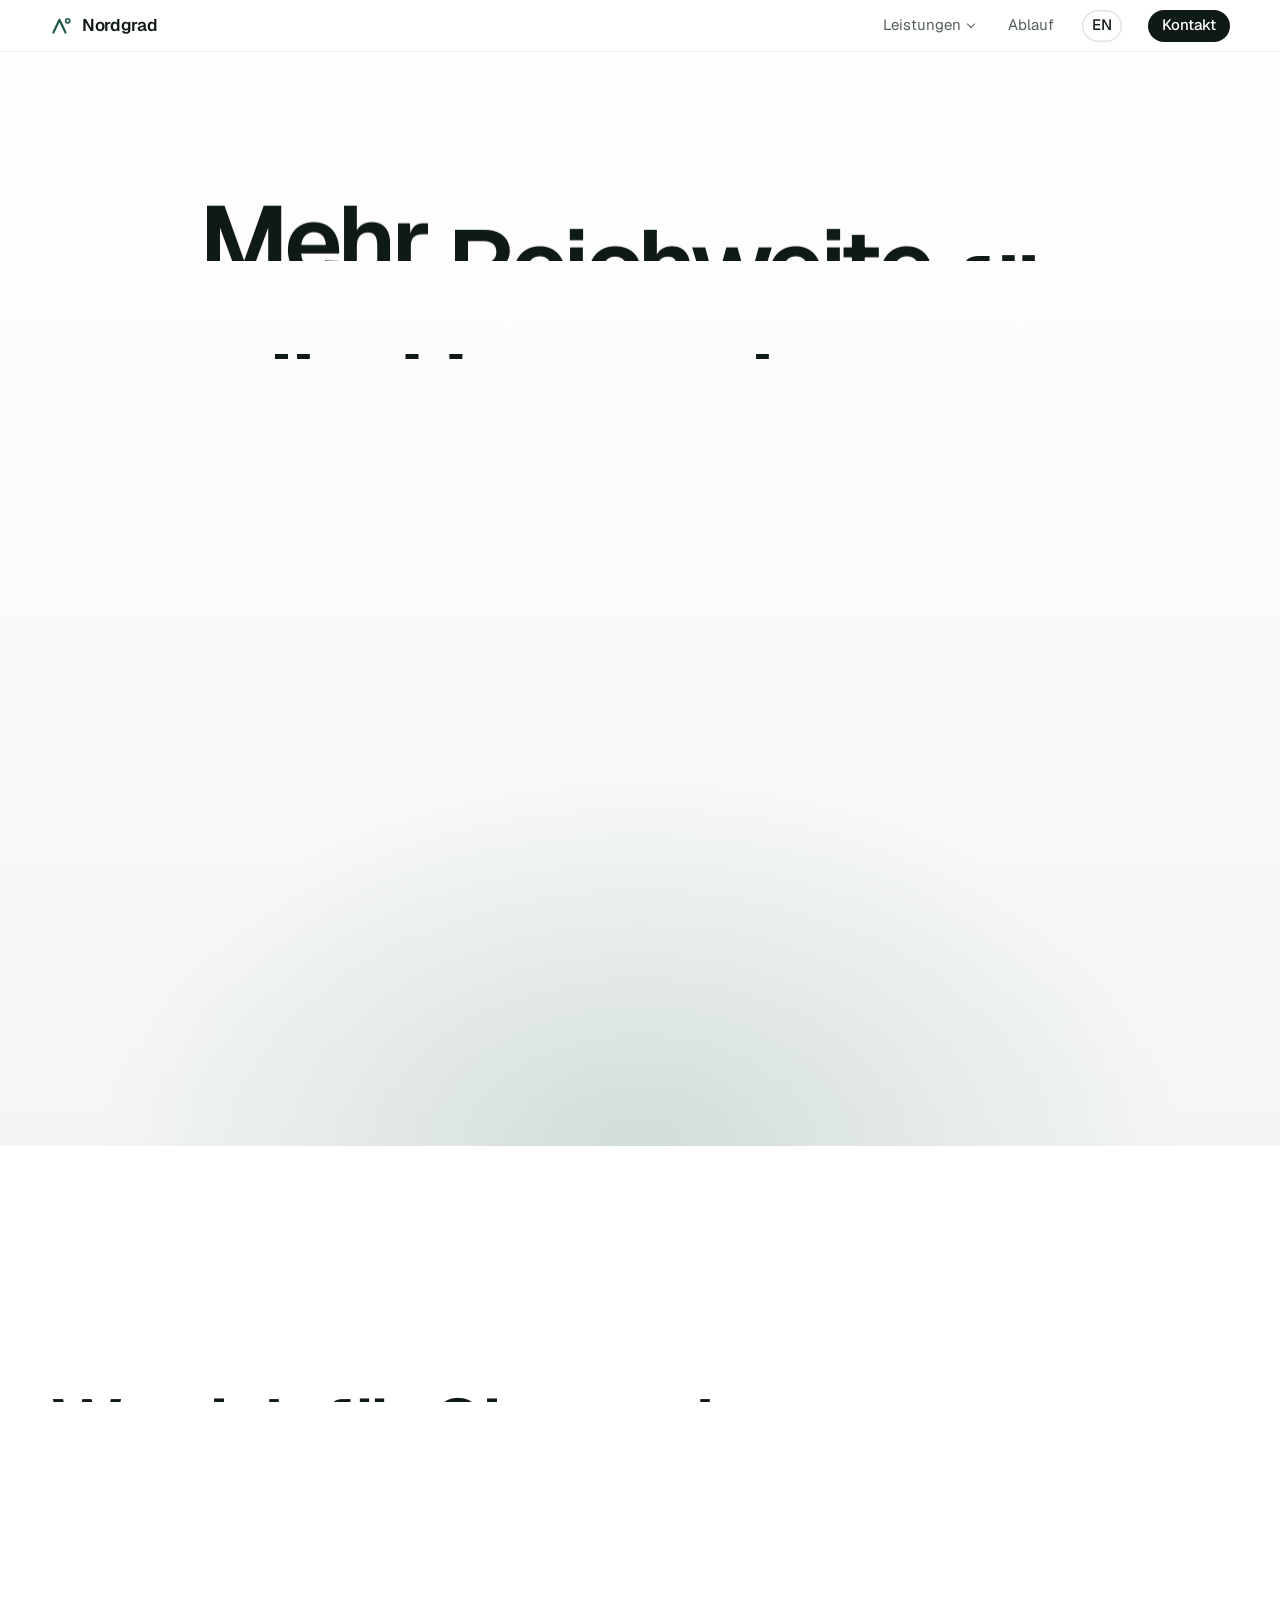
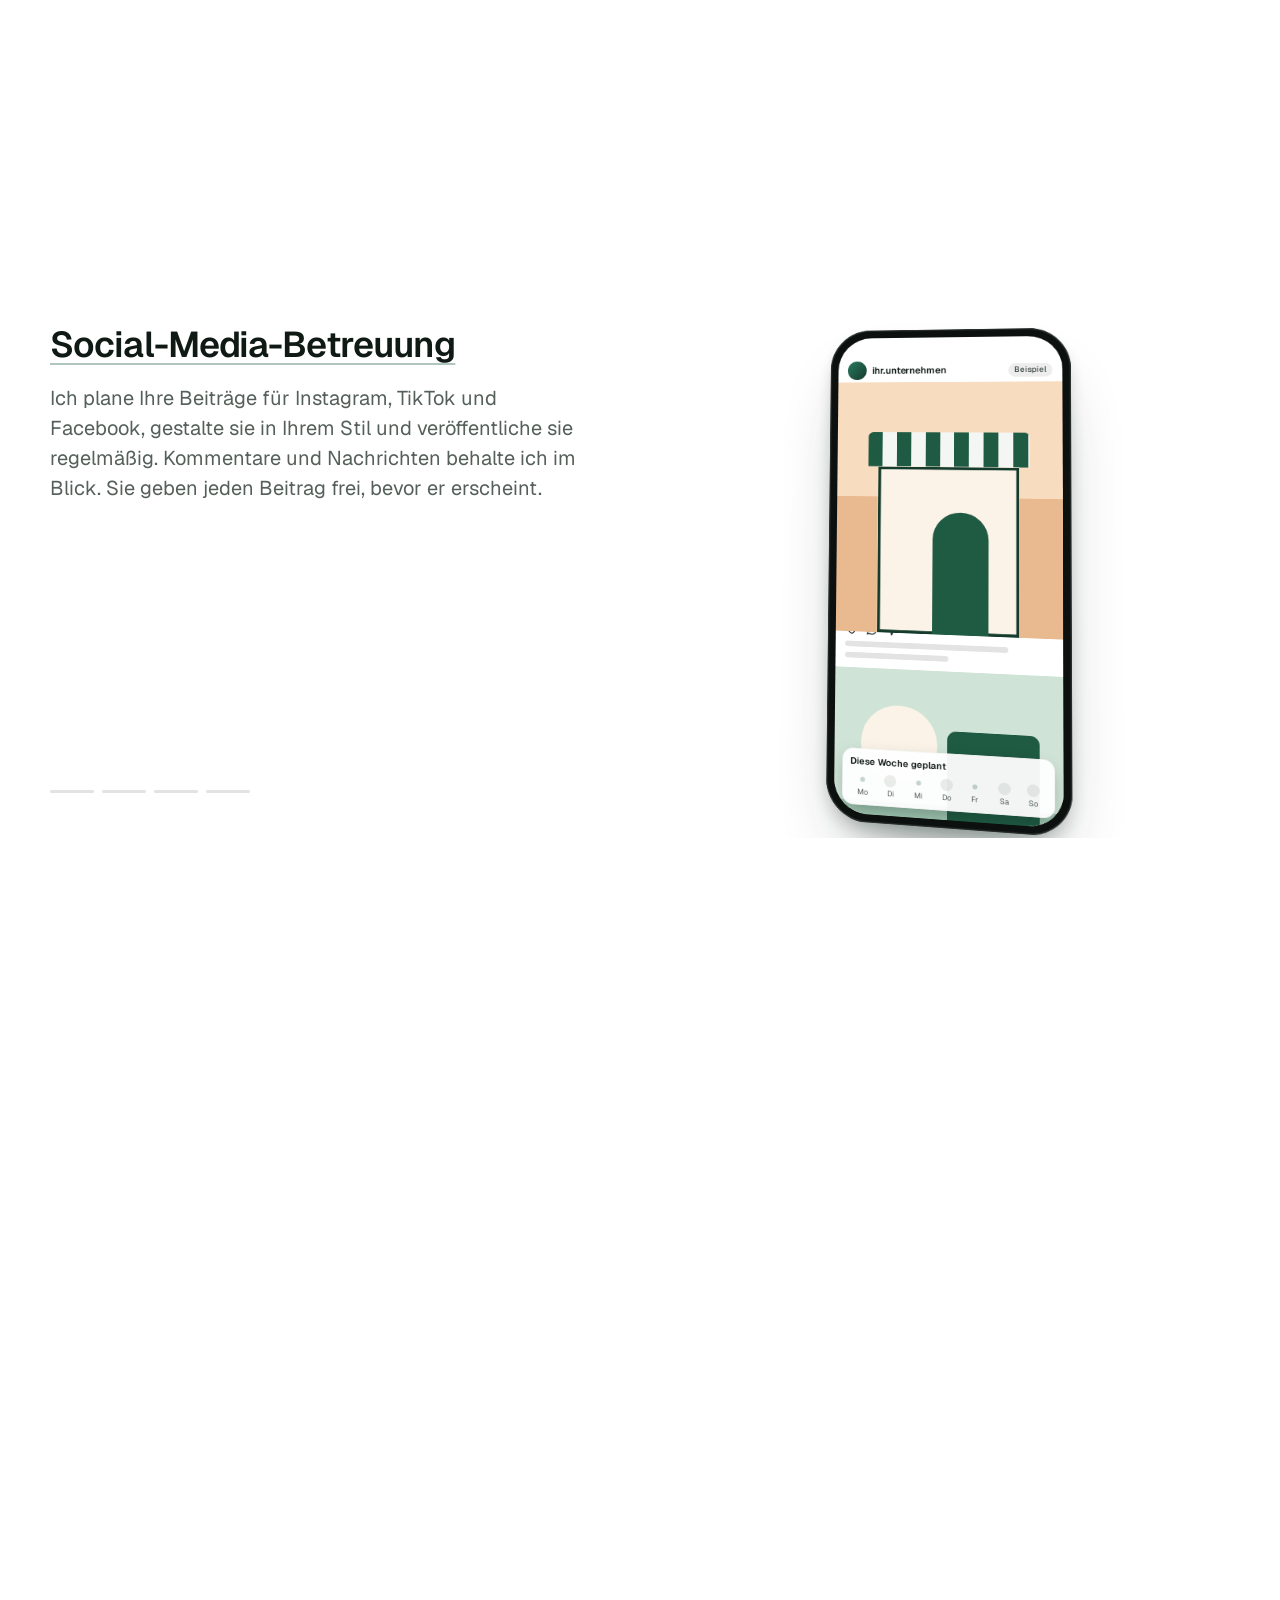
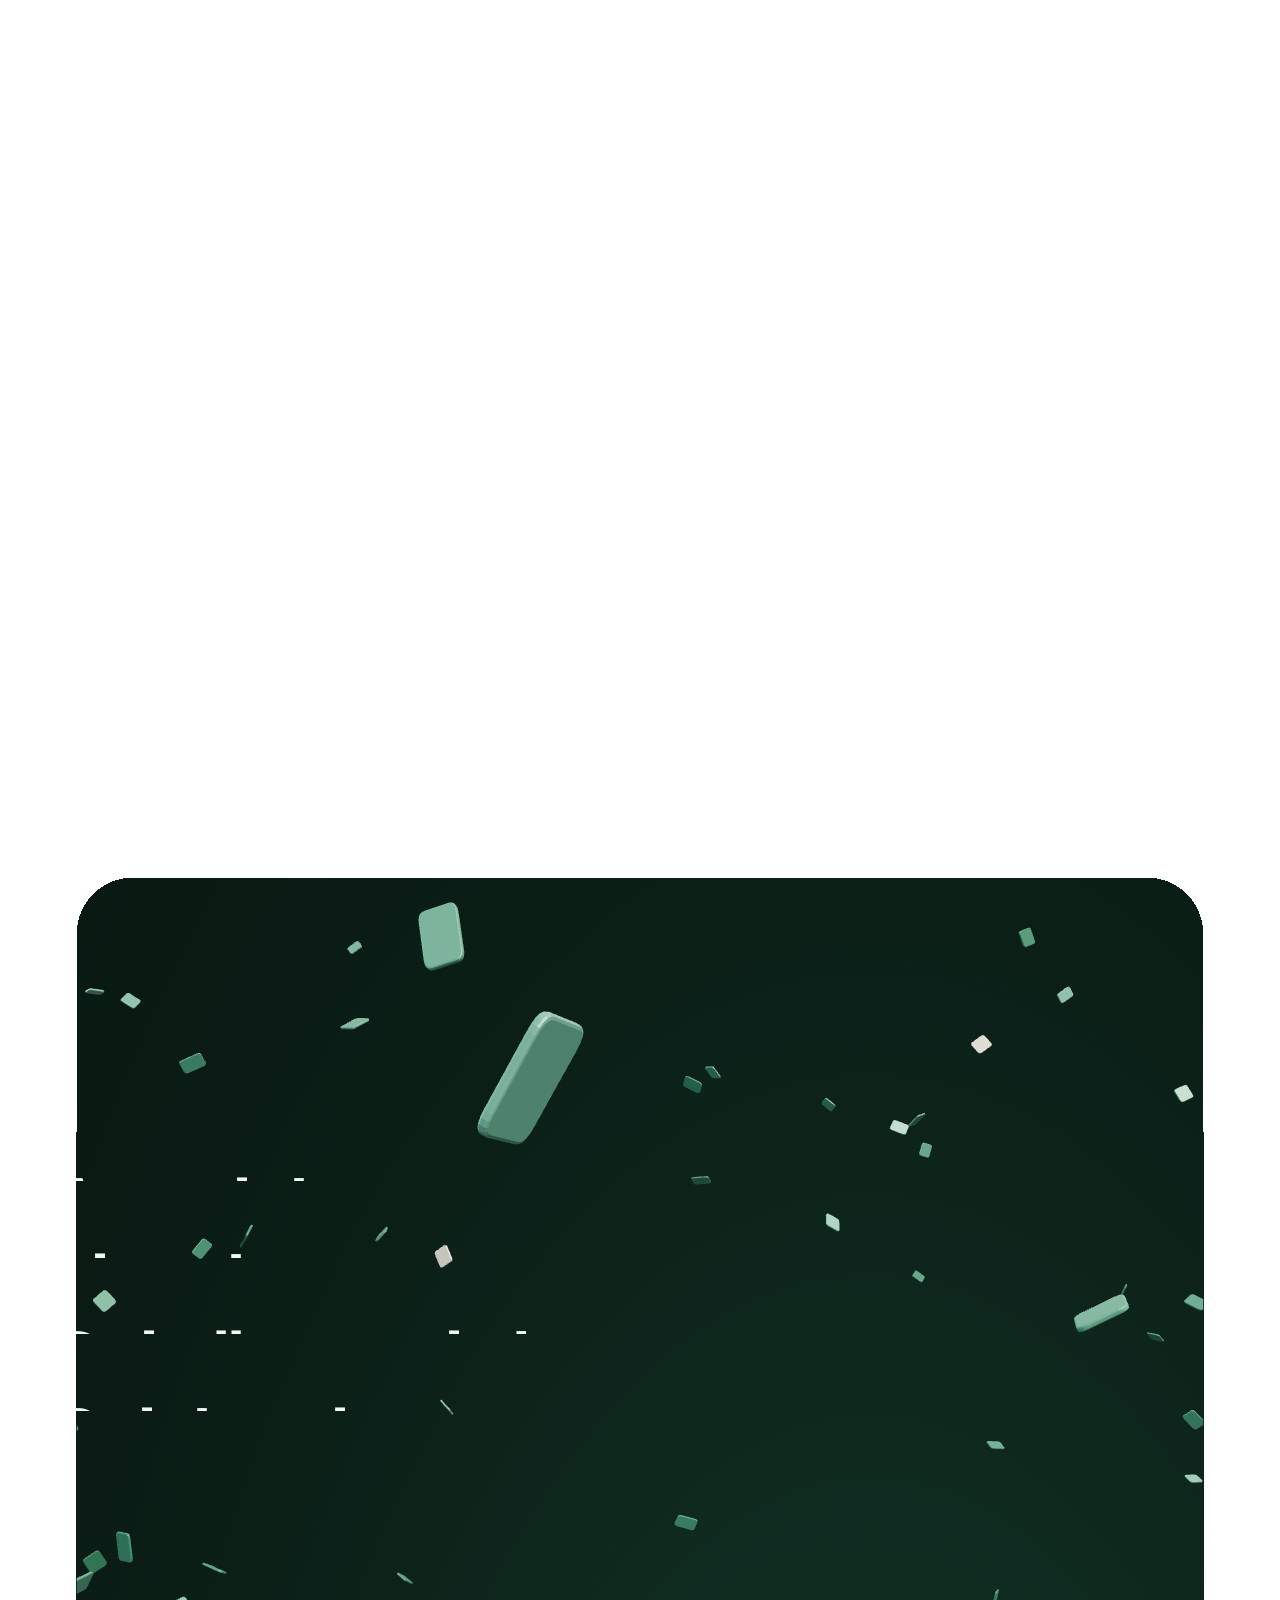
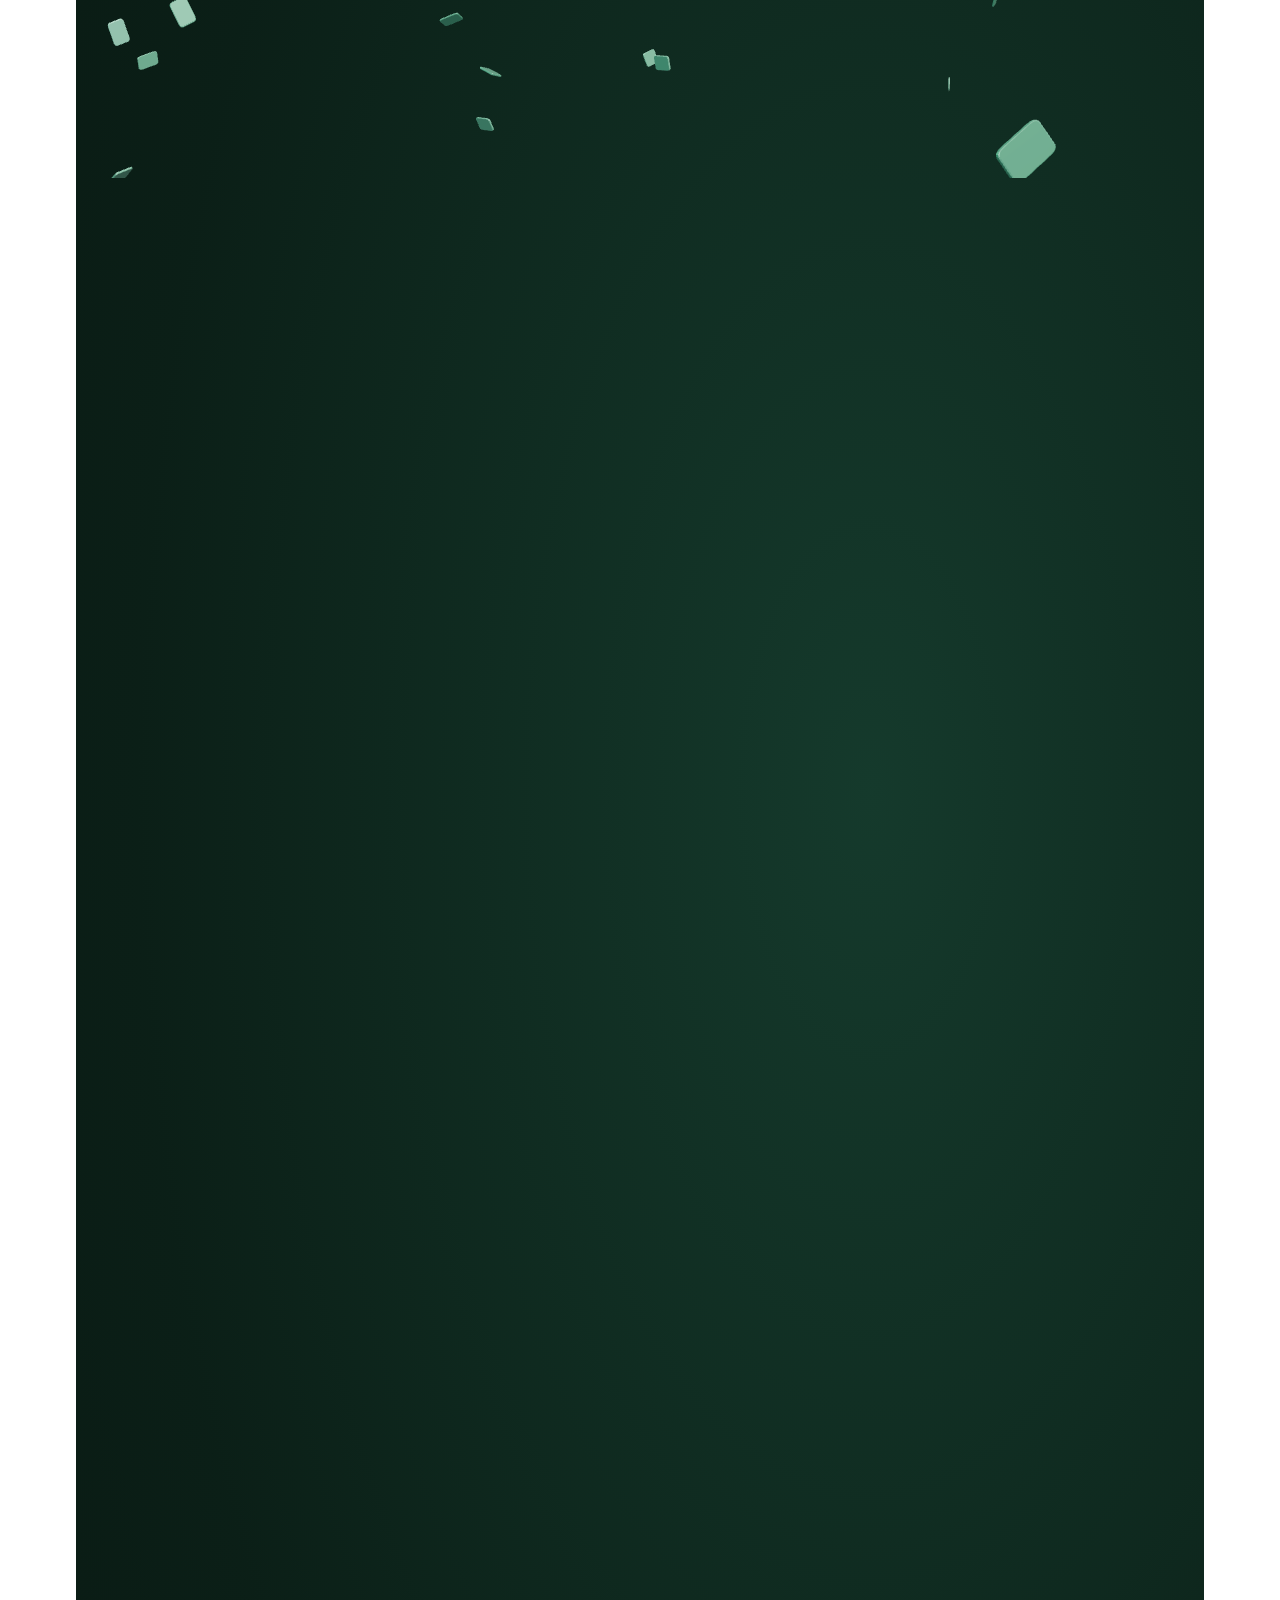
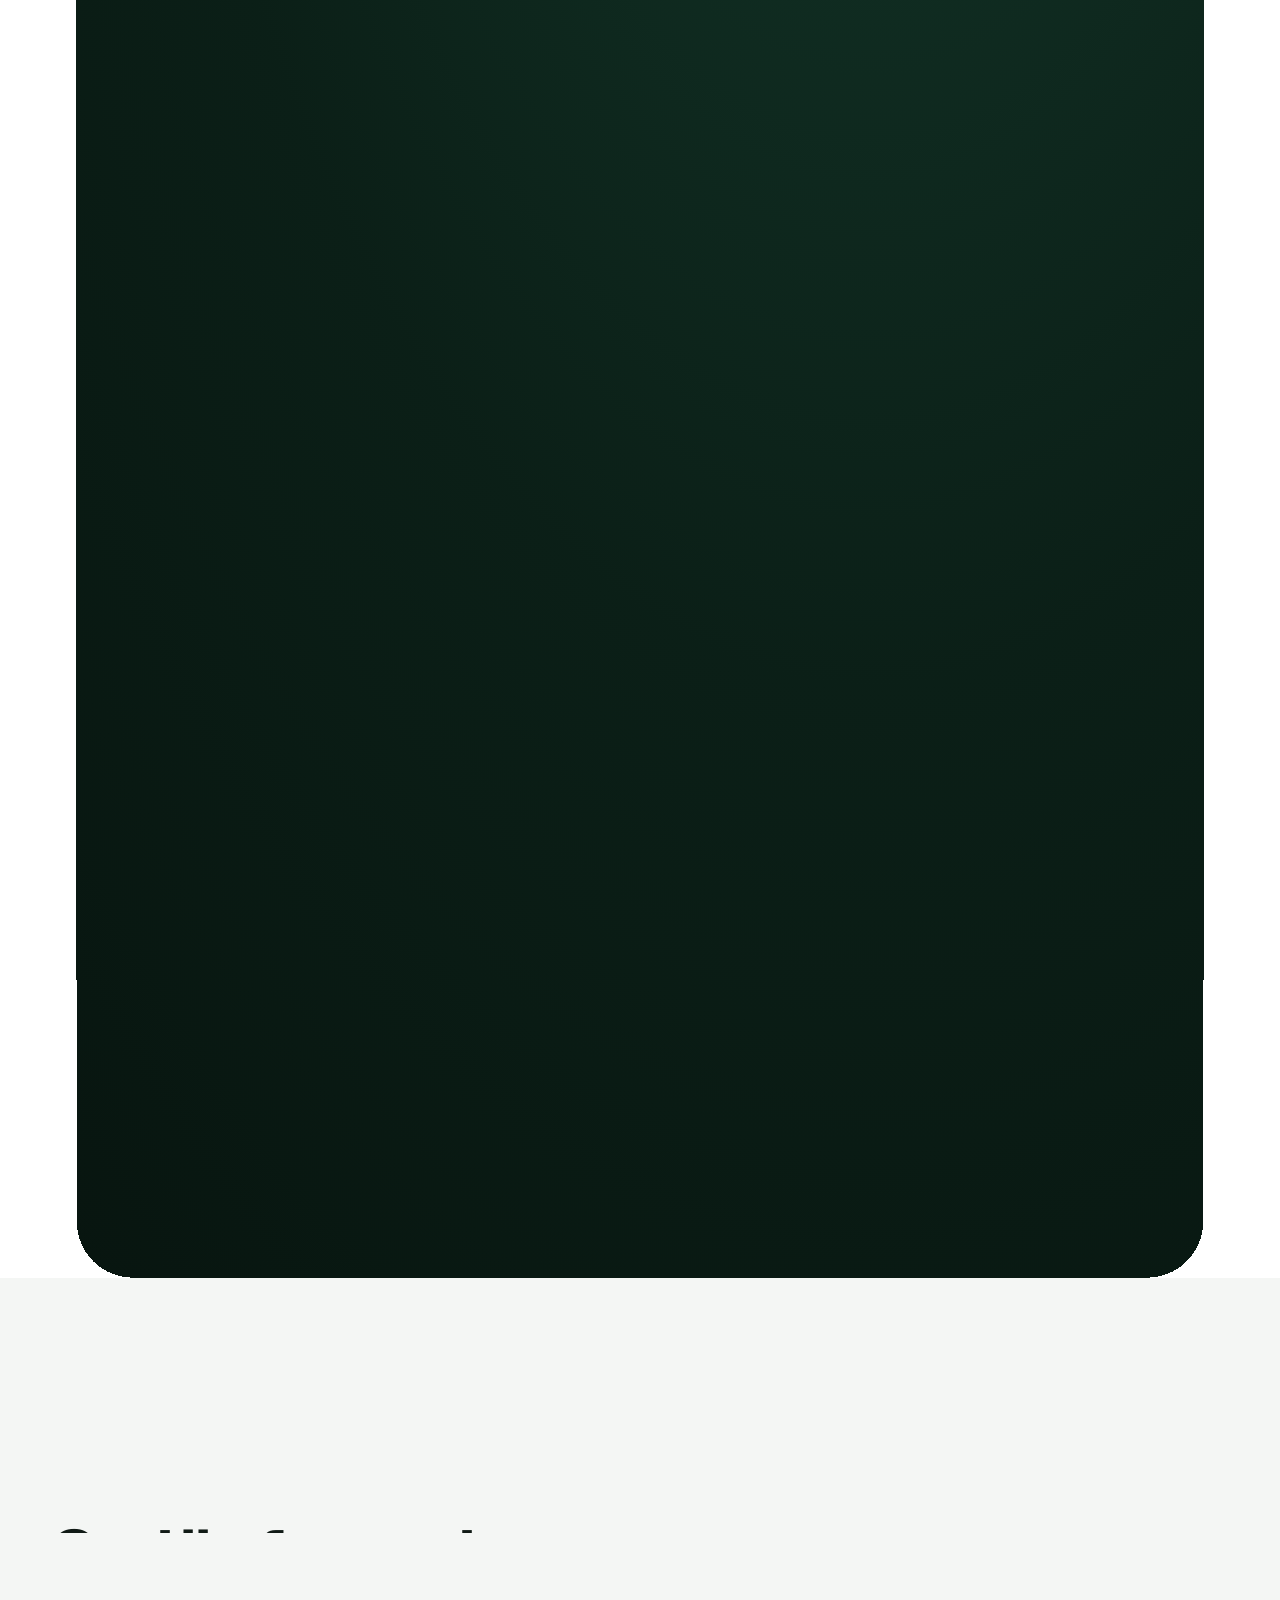
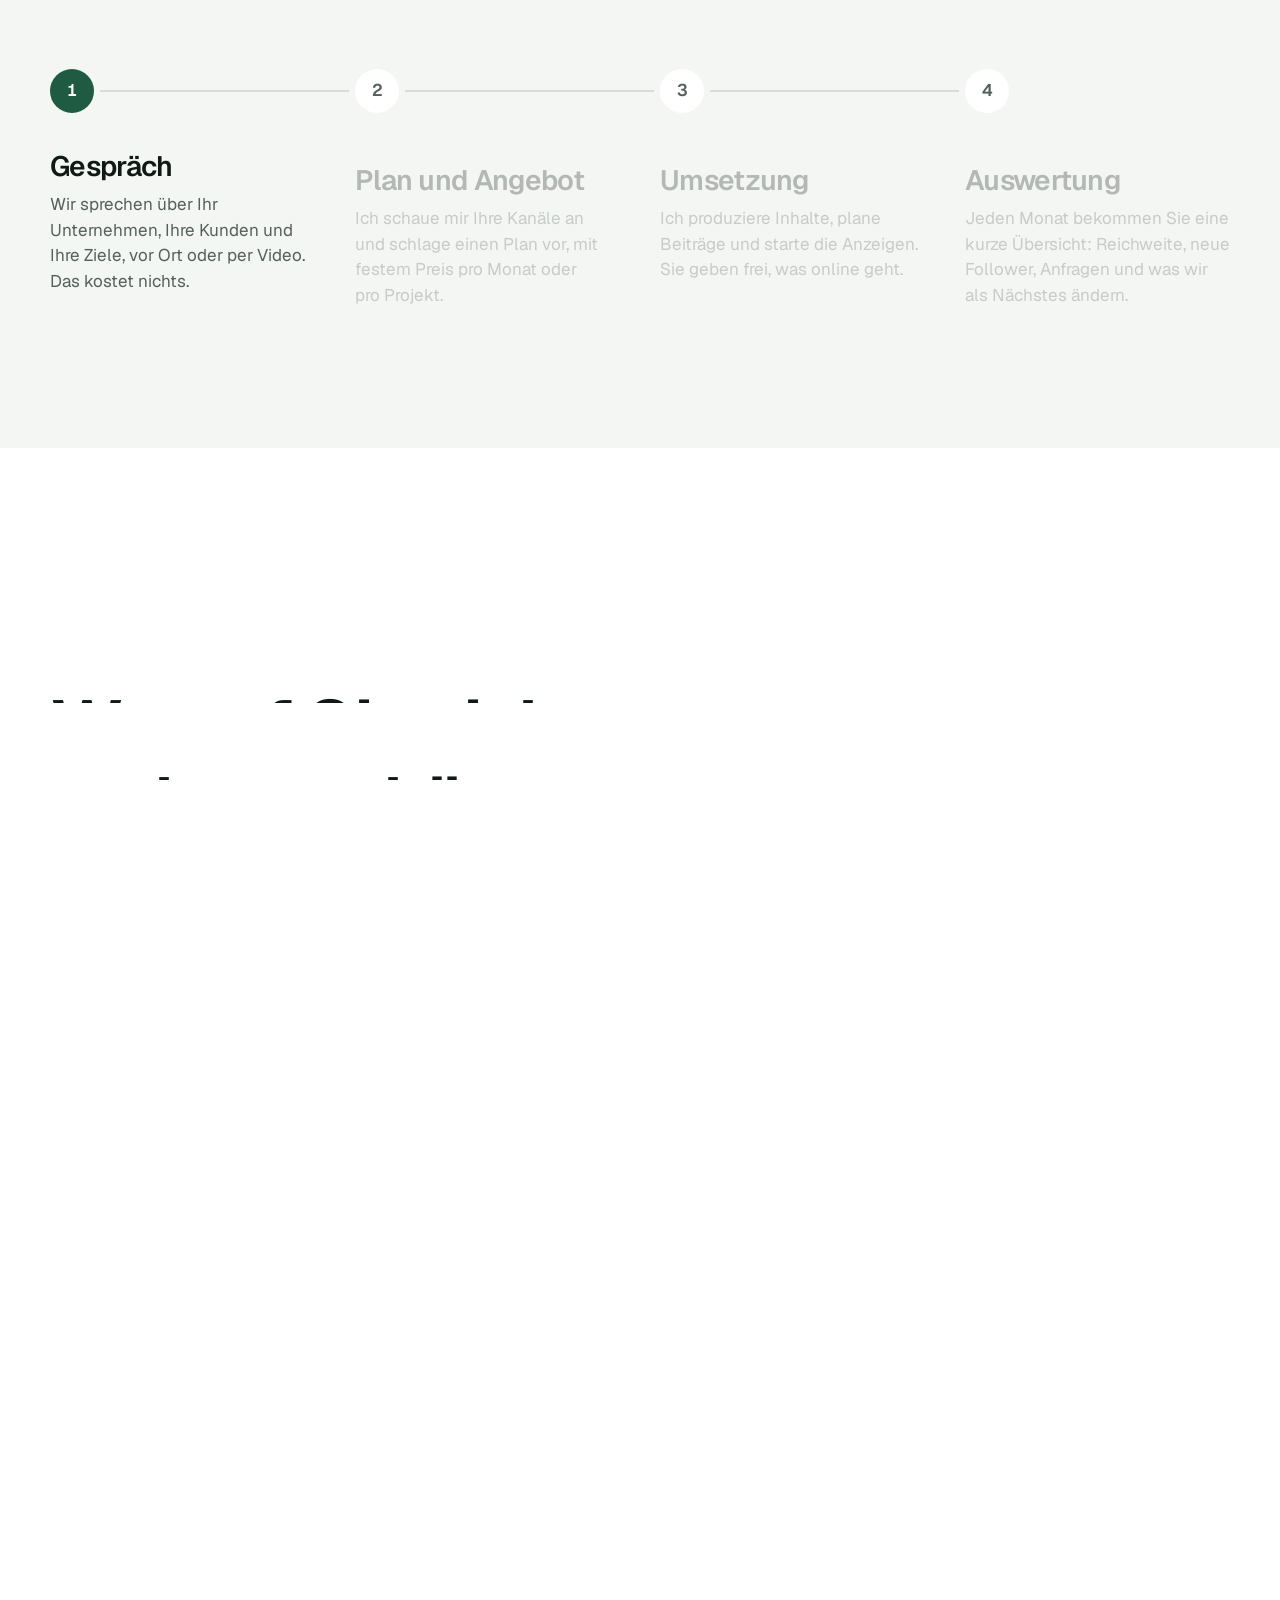
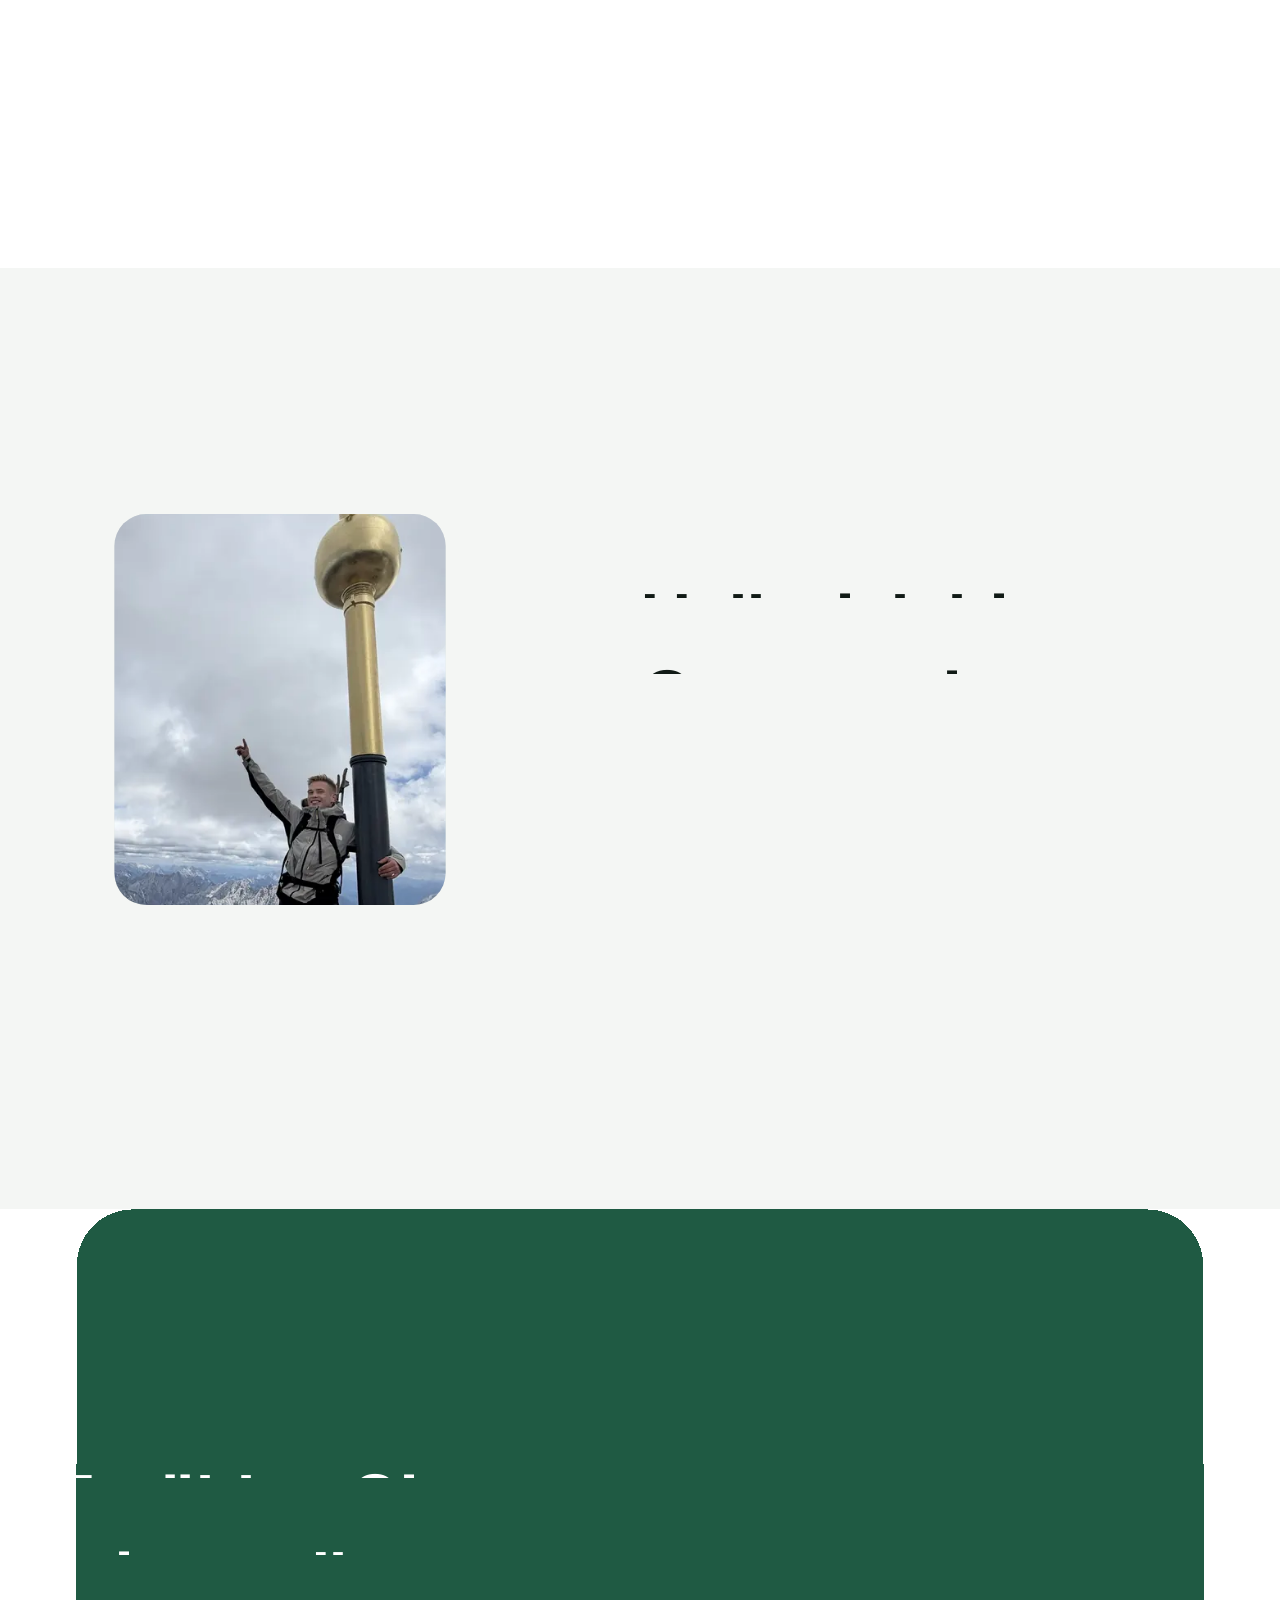
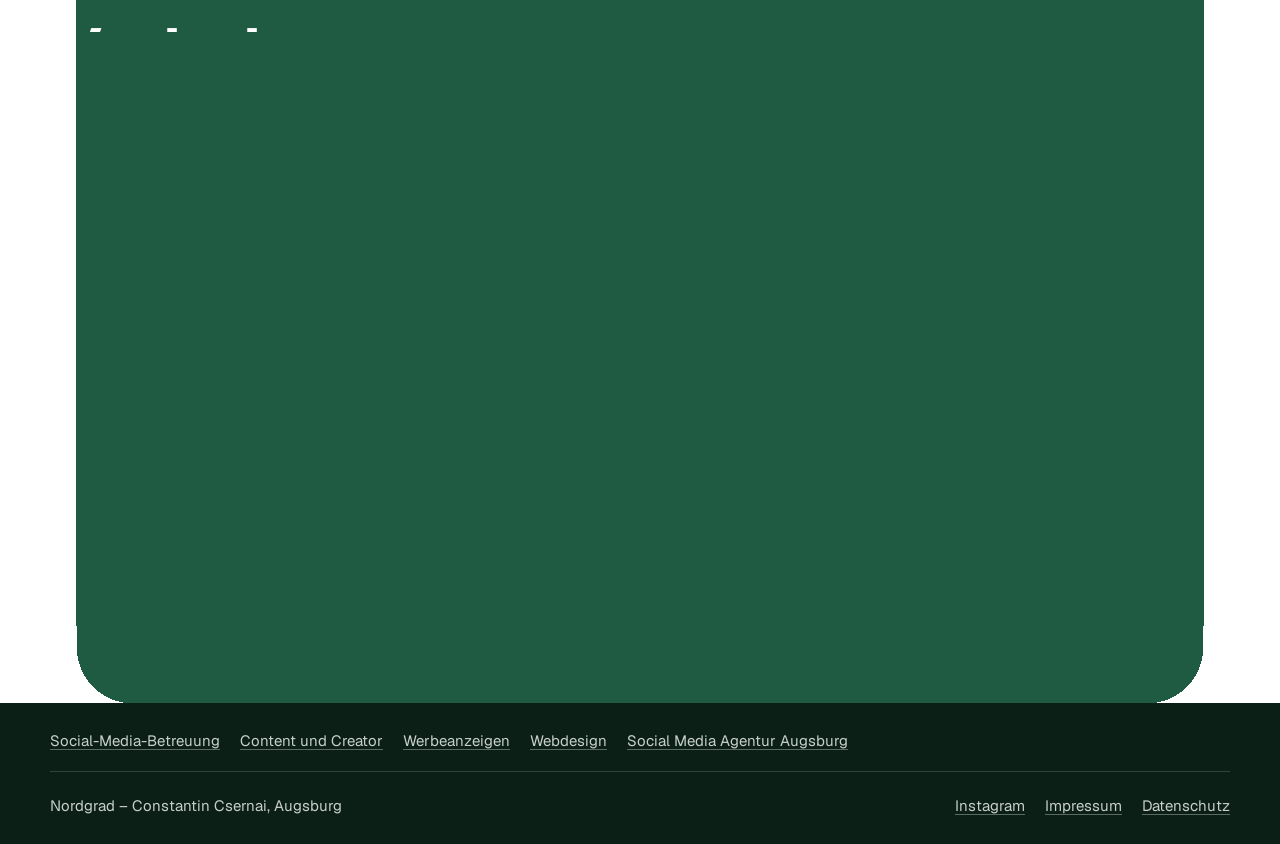
==== commit c884ccc6: "Geschäftsnummer 01567 9842759 auf Startseite, Kontakt und Impressum" ====
--- a/index.html
+++ b/index.html
@@ -88,7 +88,7 @@
         <p class="vorspann" data-auf>Social Media, Inhalte mit Creatorn, Werbeanzeigen und die Webseite dazu. Alles aus einer Hand, deutschlandweit und international.</p>
         <div class="knoepfe" data-auf>
           <a class="knopf voll" href="mailto:nordgrad.augsburg@gmail.com?subject=Anfrage%20Social%20Media">E-Mail schreiben</a>
-          <a class="knopf leer" href="#leistungen">Leistungen ansehen</a>
+          <a class="knopf leer" href="tel:+4915679842759">01567 9842759 anrufen</a>
         </div>
       </div>
 
@@ -109,7 +109,7 @@
               <div class="karte-seite karte-hinten" inert>
                 <div class="karte-glanz" aria-hidden="true"></div>
                 <dl class="karte-daten">
-                  
+                  <div><dt>Telefon</dt><dd><a href="tel:+4915679842759">01567 9842759</a></dd></div>
                   <div><dt>E-Mail</dt><dd><a href="mailto:nordgrad.augsburg@gmail.com">nordgrad.augsburg@gmail.com</a></dd></div>
                   <div><dt>Sitz</dt><dd>Augsburg, Deutschland</dd></div>
                 </dl>
@@ -377,7 +377,7 @@
     <section class="kontakt" id="kontakt" aria-labelledby="kontakt-titel">
       <div class="huelle">
         <h2 id="kontakt-titel">Erzählen Sie mir von Ihrem Vorhaben.</h2>
-        <p class="vorspann">Schreiben Sie mir kurz, was Sie vorhaben. Ich melde mich innerhalb von zwei Werktagen, auf Wunsch auch telefonisch.</p>
+        <p class="vorspann">Schreiben Sie mir kurz, was Sie vorhaben, oder rufen Sie an. Ich melde mich innerhalb von zwei Werktagen.</p>
         <ul class="kontakt-wege">
           <li>
             <span class="kontakt-art">E-Mail</span>
@@ -387,7 +387,10 @@
             <span class="kontakt-art">Instagram</span>
             <a href="https://www.instagram.com/nordgrad.eu/" rel="noopener me">@nordgrad.eu</a>
           </li>
-          
+          <li>
+            <span class="kontakt-art">Telefon</span>
+            <a href="tel:+4915679842759">01567 9842759</a>
+          </li>
         </ul>
       </div>
     </section>
